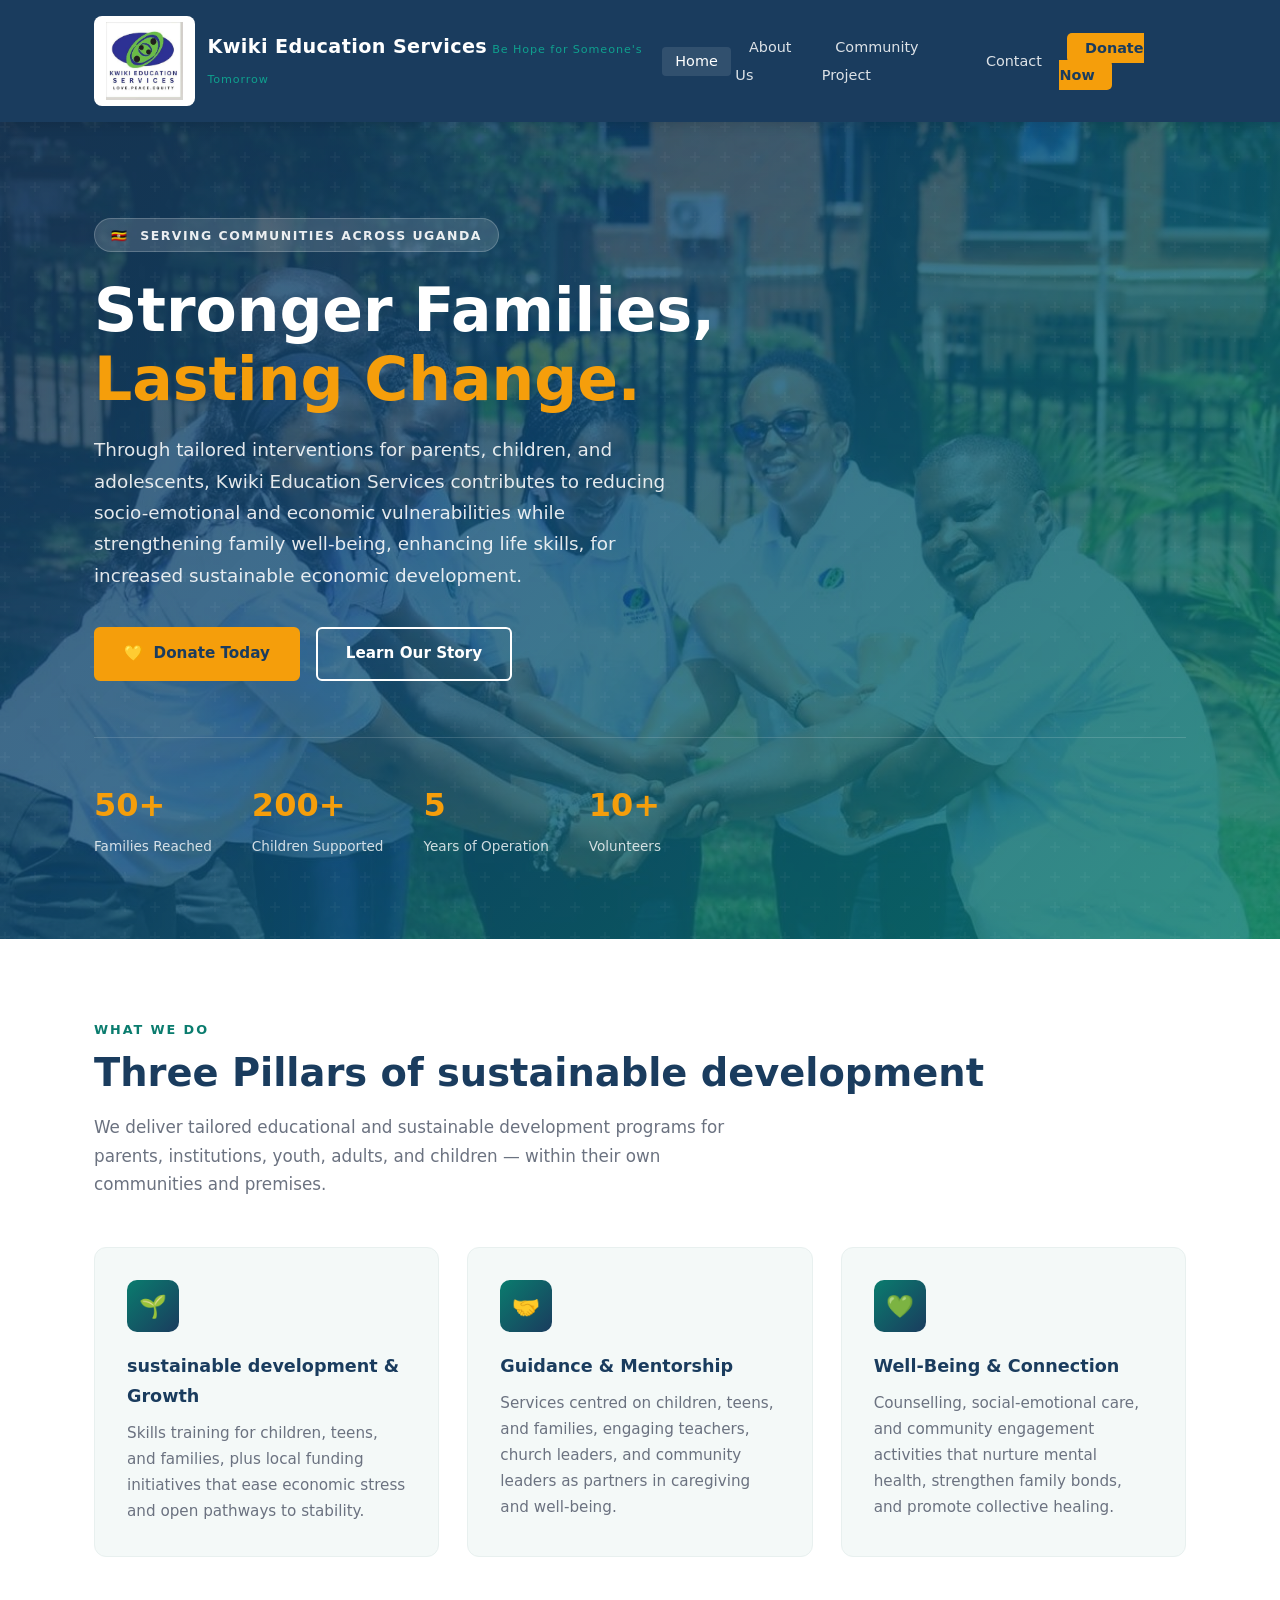
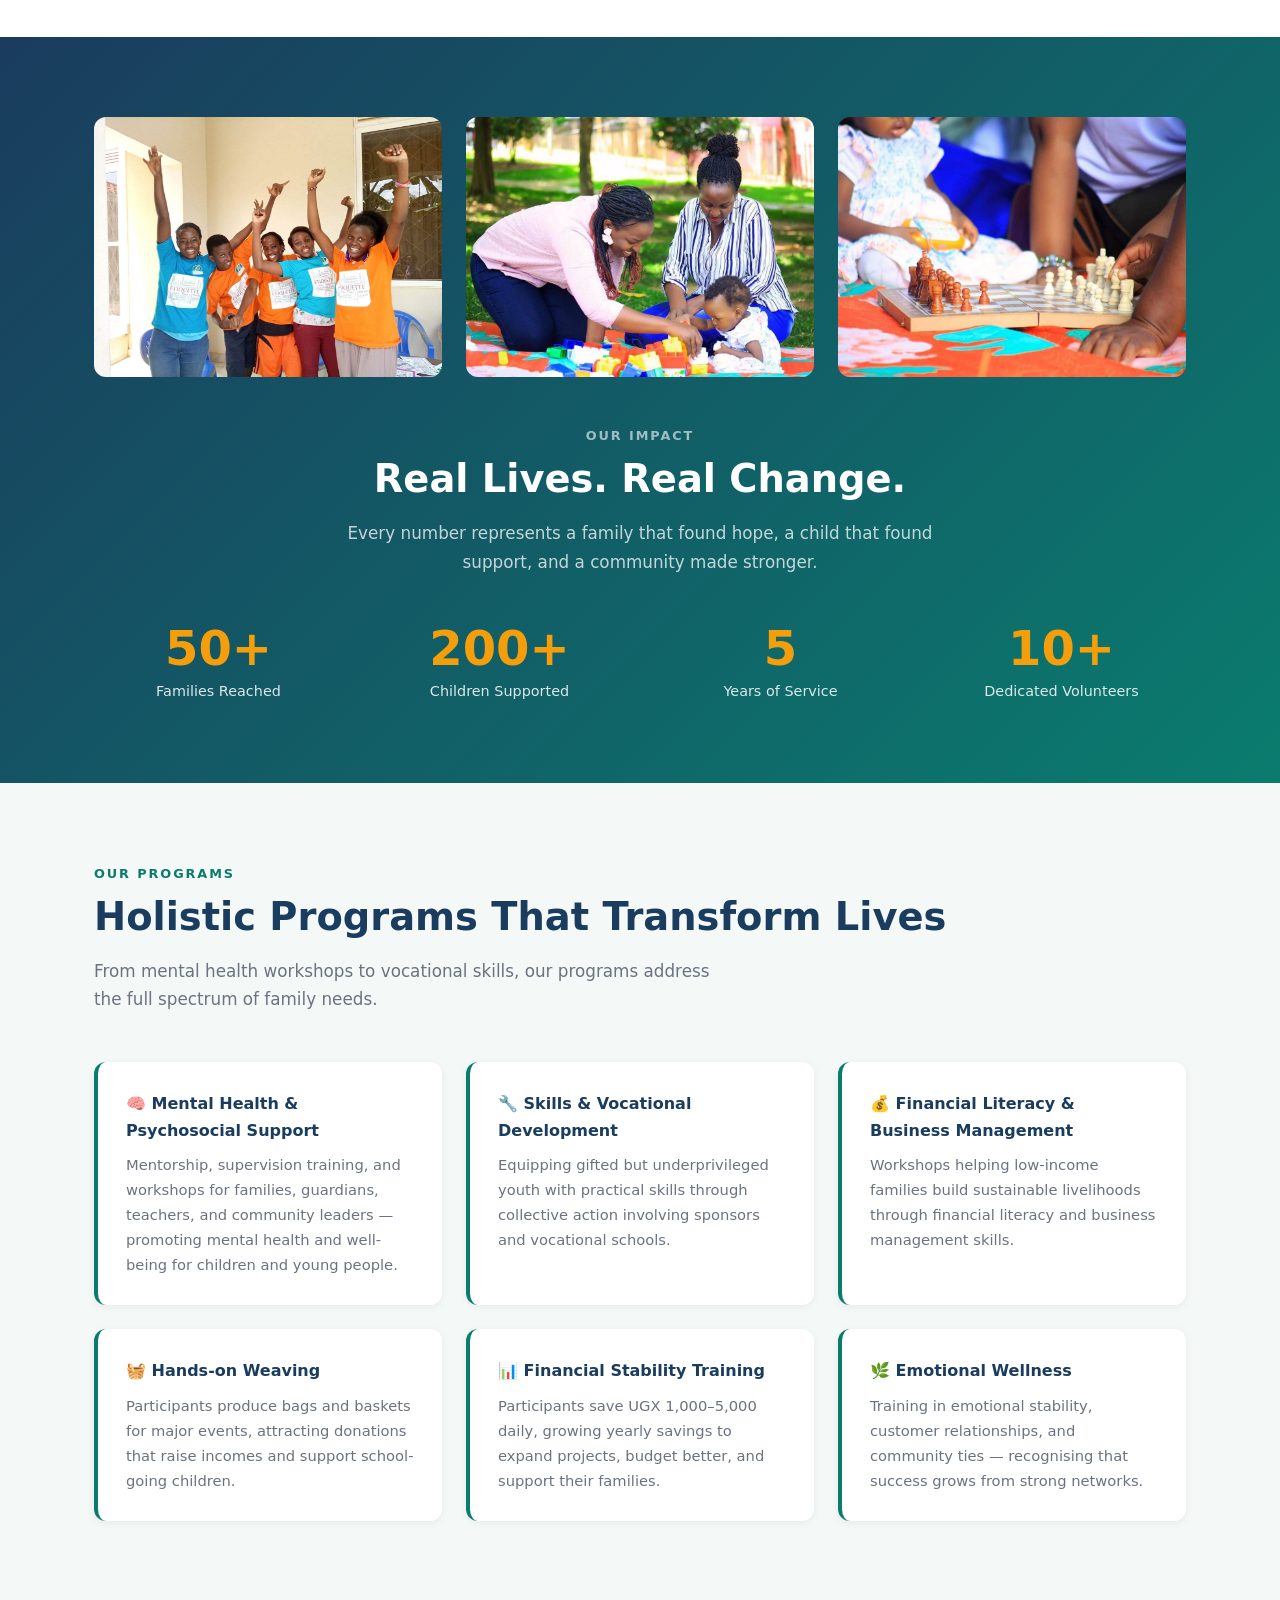
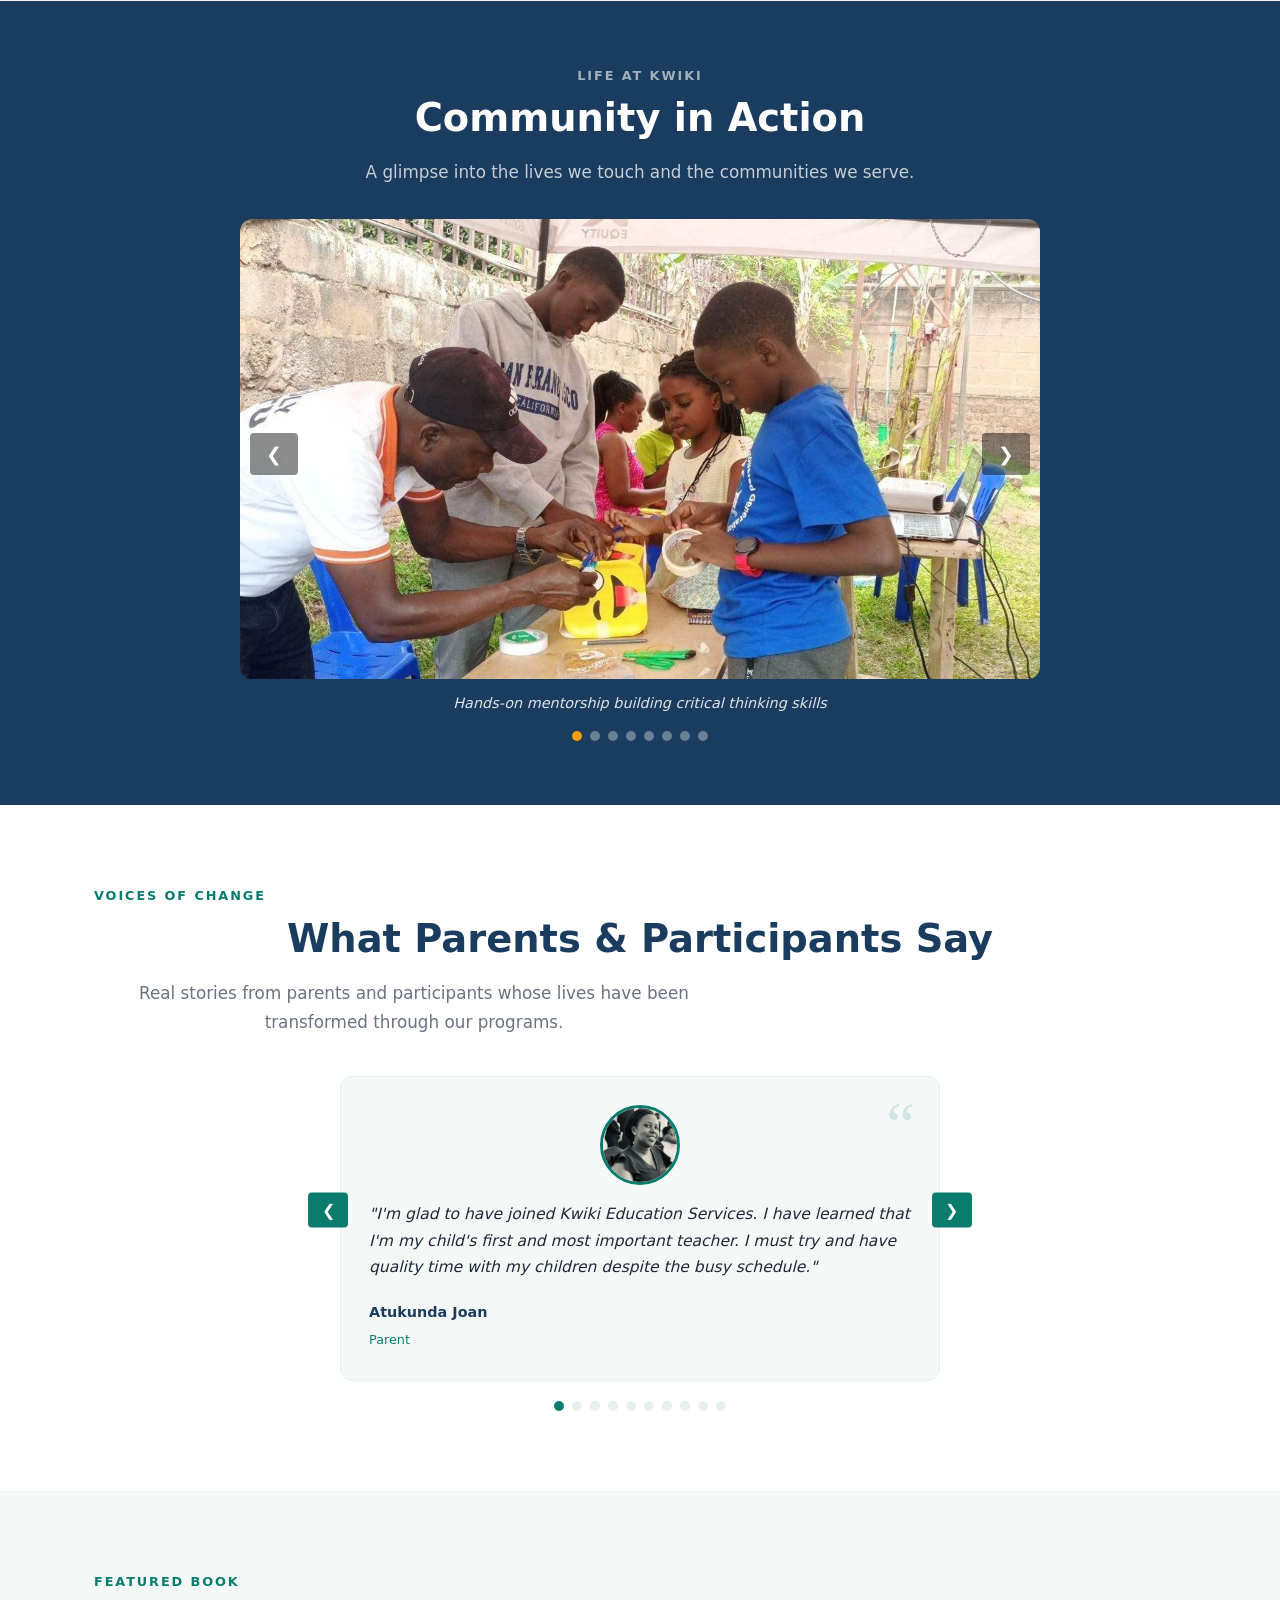
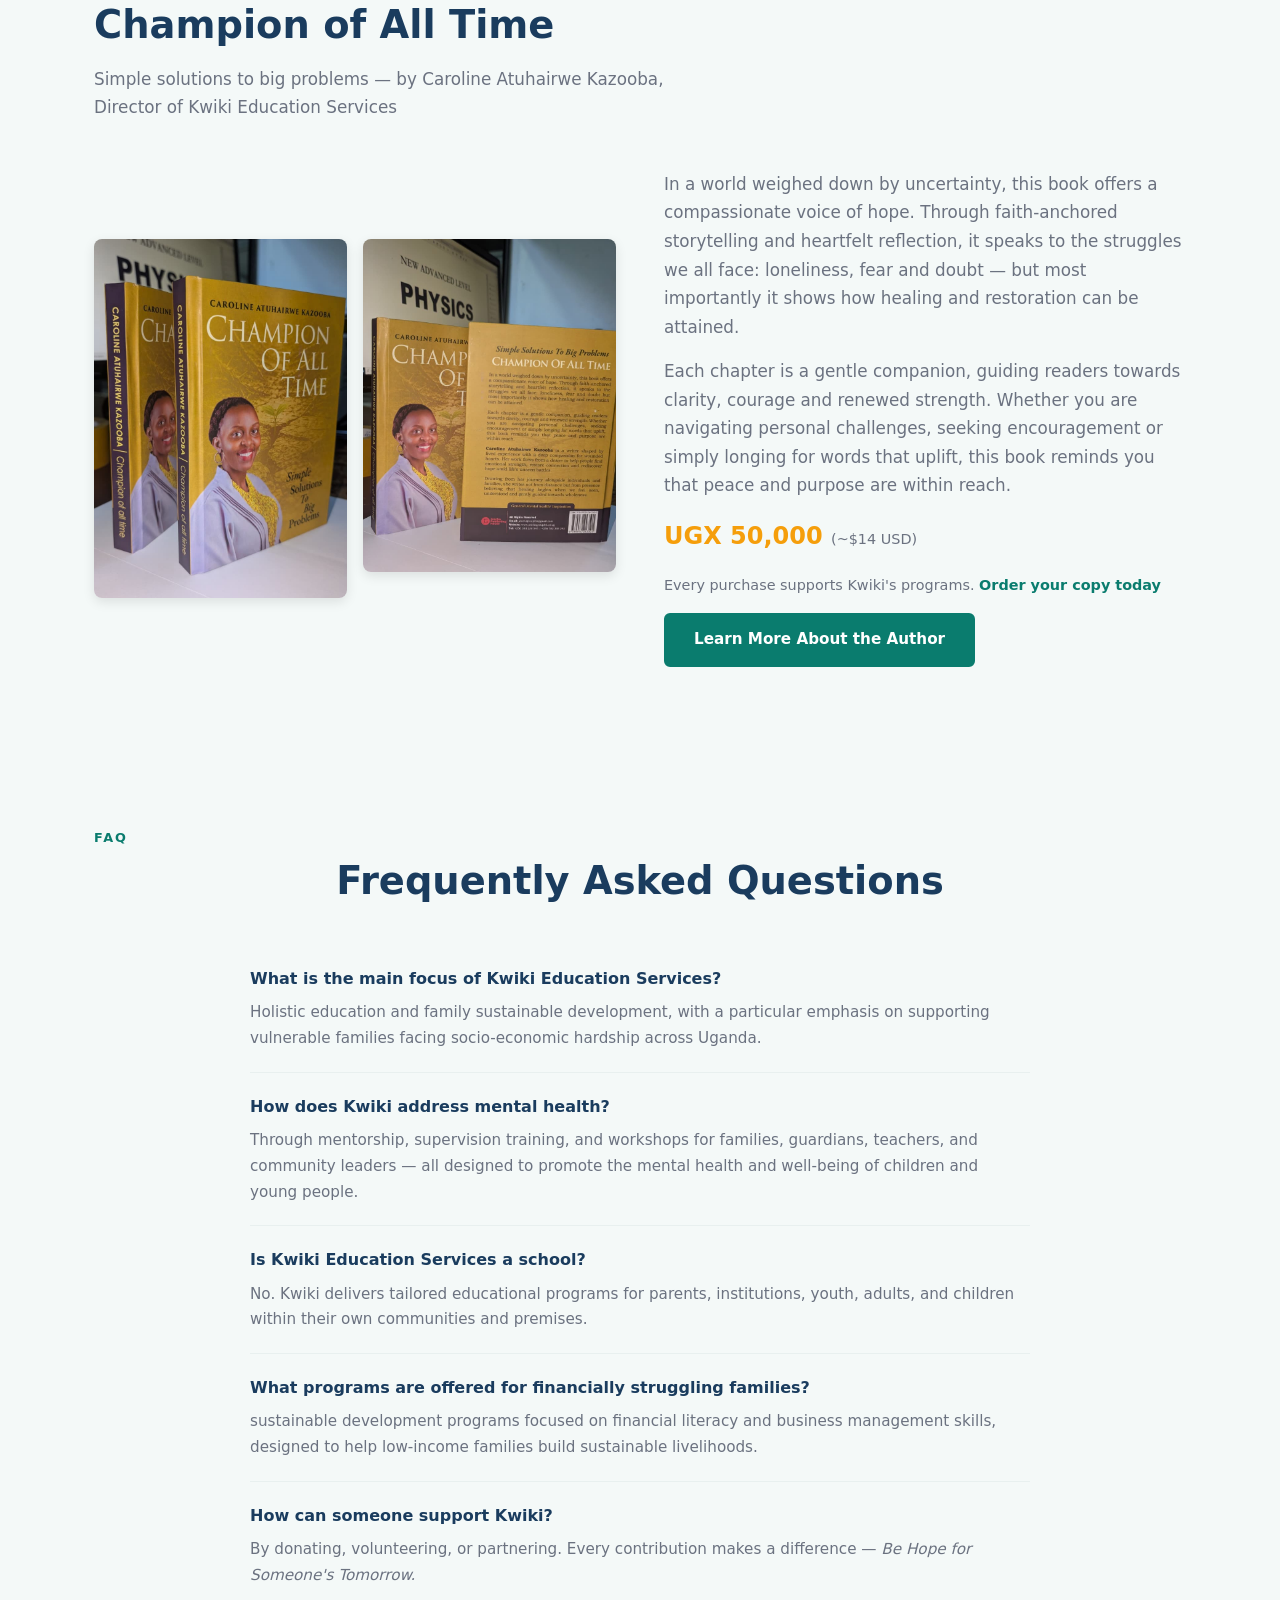
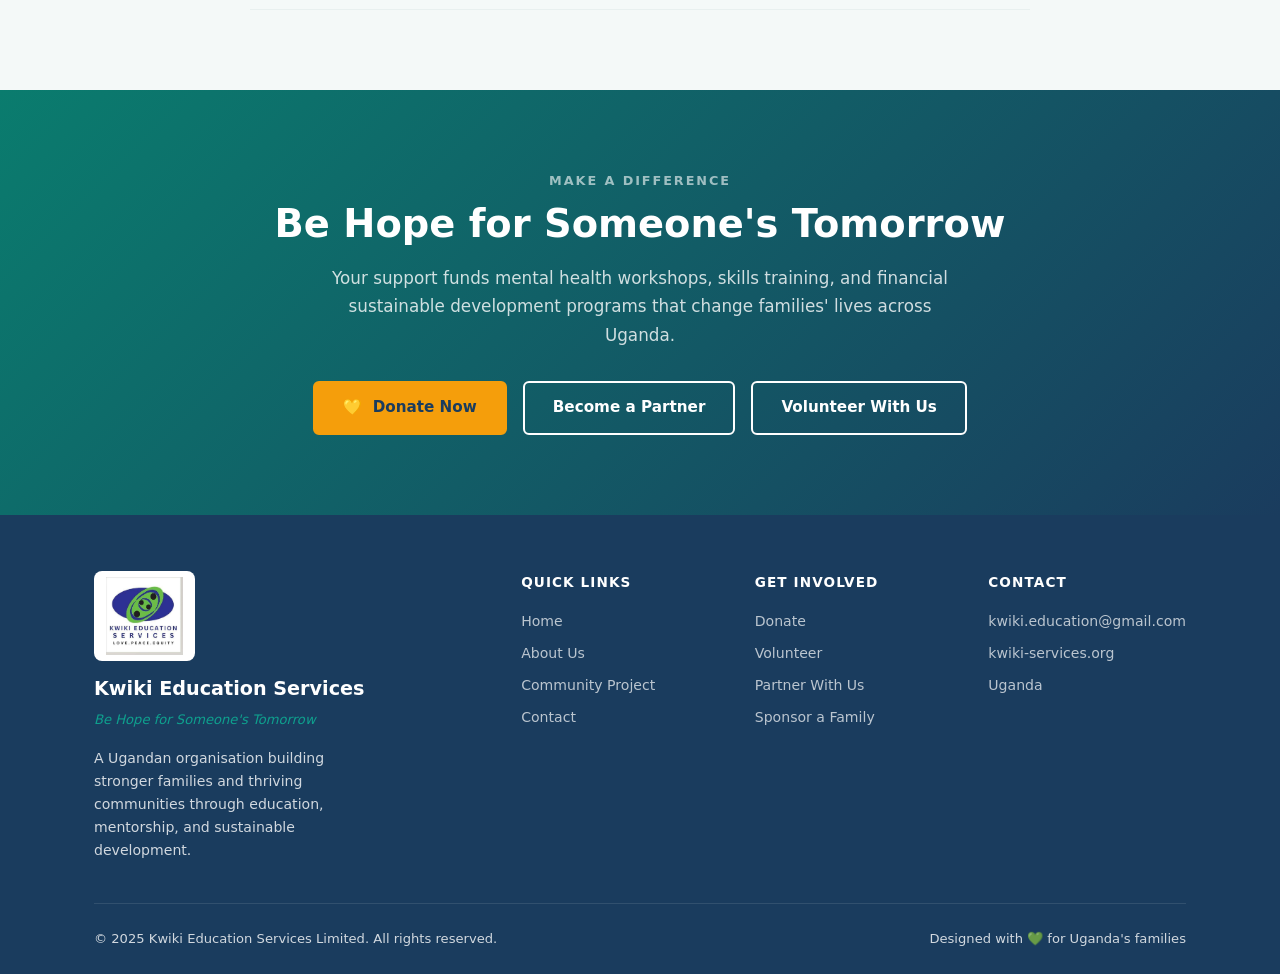
==== index.html @ 37c0bf3f "Add book pricing UGX 50,000 and purchase info as way to support Kwiki" ====
<!DOCTYPE html> <html lang="en"> <head> <meta charset="UTF-8" /> <meta name="viewport" content="width=device-width, initial-scale=1.0" /> <meta name="description" content="Kwiki Education Services promotes programmatic approaches that focus on family mental health, skills training and socio-emotional and economic development." /> <title>Kwiki Education Services | Stronger Families. Thriving Communities.</title><link rel="icon" href="logo1.jpeg" type="image/jpeg" /> <link rel="stylesheet" href="style.css?v=2" /> <meta property="og:title" content="Kwiki Education Services | Stronger Families. Thriving Communities." />
<meta property="og:description" content="Kwiki Education Services promotes programmatic approaches that focus on family mental health, skills training and socio-emotional and economic development in Uganda." />
<meta property="og:image" content="https://albert-mugarura.github.io/kwiki-education-website/logo1.jpeg" />
<meta property="og:image:width" content="434" />
<meta property="og:image:height" content="437" />
<meta property="og:type" content="website" />
<meta property="og:url" content="https://albert-mugarura.github.io/kwiki-education-website/" />
<meta name="twitter:card" content="summary" />
<meta name="twitter:title" content="Kwiki Education Services | Stronger Families. Thriving Communities." />
<meta name="twitter:description" content="Kwiki Education Services promotes programmatic approaches that focus on family mental health, skills training and socio-emotional and economic development in Uganda." />
<meta name="twitter:image" content="https://albert-mugarura.github.io/kwiki-education-website/logo1.jpeg" /><script type="application/ld+json">{"@context":"https://schema.org","@type":"Organization","name":"Kwiki Education Services","url":"https://www.kwiki-services.org","logo":"https://albert-mugarura.github.io/kwiki-education-website/logo1.jpeg","description":"Strengthening families and communities in Uganda through mental health support, skills training, and financial literacy programs.","email":"kwiki.education@gmail.com","slogan":"Be Hope for Someone's Tomorrow","location":{"@type":"Place","address":{"@type":"PostalAddress","addressCountry":"UG"}}}</script><link rel="sitemap" type="application/xml" title="Sitemap" href="https://albert-mugarura.github.io/kwiki-education-website/sitemap.xml" /><meta name="google-site-verification" content="gQPcC-sMOjtCrTeVlQA0C2nT-HC-cgrkzg6JUpscUYk" /></head> <body> <nav class="navbar"> <div class="container"> <a href="index.html" class="nav-brand"> <img src="logo1.jpeg" alt="Kwiki Education Services" class="nav-logo" fetchpriority="high" /> <div> <span class="org-name">Kwiki Education Services</span> <span class="org-slogan">Be Hope for Someone's Tomorrow</span> </div> </a> <button class="nav-toggle" aria-label="Toggle menu" onclick="document.querySelector('.nav-links').classList.toggle('open')"> <span></span><span></span><span></span> </button> <ul class="nav-links"> <li><a href="index.html" class="active">Home</a></li> <li><a href="about.html">About Us</a></li> <li><a href="kampala.html">Community Project</a></li> <li><a href="contact.html">Contact</a></li> <li><a href="donations.html" class="btn-donate">Donate Now</a></li> </ul> </div> </nav> <section class="hero"> <div class="container"> <div class="hero-badge">🇺🇬 &nbsp;Serving Communities Across Uganda</div> <h1>Stronger Families,<br /><span>Lasting Change.</span></h1> <p>Through tailored interventions for parents, children, and adolescents, Kwiki Education Services contributes to reducing socio-emotional and economic vulnerabilities while strengthening family well-being, enhancing life skills, for increased sustainable economic development.</p> <div class="hero-cta"> <a href="donations.html" class="btn btn-primary">💛 &nbsp;Donate Today</a> <a href="about.html" class="btn btn-secondary">Learn Our Story</a> </div> <div class="hero-stats"> <div class="hero-stat"><strong>50+</strong><span>Families Reached</span></div> <div class="hero-stat"><strong>200+</strong><span>Children Supported</span></div> <div class="hero-stat"><strong>5</strong><span>Years of Operation</span></div> <div class="hero-stat"><strong>10+</strong><span>Volunteers</span></div> </div> </div> </section> <section class="services"> <div class="container"> <p class="section-label">What We Do</p> <h2 class="section-title">Three Pillars of sustainable development</h2> <p class="section-subtitle">We deliver tailored educational and sustainable development programs for parents, institutions, youth, adults, and children — within their own communities and premises.</p> <div class="services-grid"> <div class="service-card"> <div class="service-icon">🌱</div> <h3>sustainable development &amp; Growth</h3> <p>Skills training for children, teens, and families, plus local funding initiatives that ease economic stress and open pathways to stability.</p> </div> <div class="service-card"> <div class="service-icon">🤝</div> <h3>Guidance &amp; Mentorship</h3> <p>Services centred on children, teens, and families, engaging teachers, church leaders, and community leaders as partners in caregiving and well-being.</p> </div> <div class="service-card"> <div class="service-icon">💚</div> <h3>Well-Being &amp; Connection</h3> <p>Counselling, social-emotional care, and community engagement activities that nurture mental health, strengthen family bonds, and promote collective healing.</p> </div> </div> </div> </section> <section class="impact"> <div class="container"> <div style="display:grid; grid-template-columns:1fr 1fr 1fr; gap:1.5rem; margin-bottom:3rem;"> <img loading="lazy" src="kids.jpeg" alt="Children raising hands in class" style="width:100%; height:260px; object-fit:cover; border-radius:12px;" /> <img loading="lazy" src="baby.jpeg" alt="Nurturing family care" style="width:100%; height:260px; object-fit:cover; border-radius:12px;" /> <img loading="lazy" src="chess.jpeg" alt="Family bonding activities" style="width:100%; height:260px; object-fit:cover; border-radius:12px;" /> </div> <div class="text-center"> <p class="section-label" style="color: rgba(255,255,255,0.6);">Our Impact</p> <h2 class="section-title" style="color: var(--white);">Real Lives. Real Change.</h2> <p class="section-subtitle" style="color: rgba(255,255,255,0.75); margin: 0 auto;">Every number represents a family that found hope, a child that found support, and a community made stronger.</p> <div class="impact-grid"> <div class="impact-item"><strong>50+</strong><p>Families Reached</p></div> <div class="impact-item"><strong>200+</strong><p>Children Supported</p></div> <div class="impact-item"><strong>5</strong><p>Years of Service</p></div> <div class="impact-item"><strong>10+</strong><p>Dedicated Volunteers</p></div> </div> </div> </div> </section> <section class="programs"> <div class="container"> <p class="section-label">Our Programs</p> <h2 class="section-title">Holistic Programs That Transform Lives</h2> <p class="section-subtitle">From mental health workshops to vocational skills, our programs address the full spectrum of family needs.</p> <div class="programs-grid"> <div class="program-card"> <h3>🧠 Mental Health &amp; Psychosocial Support</h3> <p>Mentorship, supervision training, and workshops for families, guardians, teachers, and community leaders — promoting mental health and well-being for children and young people.</p> </div> <div class="program-card"> <h3>🔧 Skills &amp; Vocational Development</h3> <p>Equipping gifted but underprivileged youth with practical skills through collective action involving sponsors and vocational schools.</p> </div> <div class="program-card"> <h3>💰 Financial Literacy &amp; Business Management</h3> <p>Workshops helping low-income families build sustainable livelihoods through financial literacy and business management skills.</p> </div> <div class="program-card"> <h3>🧺 Hands-on Weaving</h3> <p>Participants produce bags and baskets for major events, attracting donations that raise incomes and support school-going children.</p> </div> <div class="program-card"> <h3>📊 Financial Stability Training</h3> <p>Participants save UGX 1,000–5,000 daily, growing yearly savings to expand projects, budget better, and support their families.</p> </div> <div class="program-card"> <h3>🌿 Emotional Wellness</h3> <p>Training in emotional stability, customer relationships, and community ties — recognising that success grows from strong networks.</p> </div> </div> </div> </section> <section style="background: var(--navy); padding: 4rem 0;"> <div class="container text-center"> <p class="section-label" style="color: rgba(255,255,255,0.6);">Life at Kwiki</p> <h2 class="section-title" style="color: var(--white);">Community in Action</h2> <p class="section-subtitle" style="color: rgba(255,255,255,0.75); margin: 0 auto 2rem;">A glimpse into the lives we touch and the communities we serve.</p> <div class="slideshow"> <div class="slides"> <div class="slide active"> <img loading="lazy" src="solving.jpeg" alt="Kwiki staff teaching problem solving" /> <p class="slide-caption">Hands-on mentorship building critical thinking skills</p> </div> <div class="slide"> <img loading="lazy" src="equator.jpeg" alt="Children at the equator in Kasese" /> <p class="slide-caption">Educational tours broadening young minds across Uganda</p> </div> <div class="slide"> <img loading="lazy" src="commA3.jpeg" alt="Community in action" /> <p class="slide-caption">Building stronger communities together across Uganda</p> </div> <div class="slide"> <img loading="lazy" src="commA4.jpeg" alt="Community gathering" /> <p class="slide-caption">Families coming together — the heart of what we do</p> </div> <div class="slide"> <img loading="lazy" src="wellness.jpeg" alt="Emotional wellness training" /> <p class="slide-caption">Emotional wellness training equipping participants daily</p> </div> <div class="slide"> <img loading="lazy" src="basketwaive.jpeg" alt="Hands-on weaving in progress" /> <p class="slide-caption">Hands-on weaving — building skills and sustainable income</p> </div> <div class="slide"> <img loading="lazy" src="commA5.jpeg" alt="Community activity" /> <p class="slide-caption">Strengthening community bonds across Uganda</p> </div> <div class="slide"> <img loading="lazy" src="commA6.jpeg" alt="Community activity" /> <p class="slide-caption">Communities growing together through shared purpose</p> </div> </div> <button class="slide-btn prev" onclick="moveSlide(-1)">&#10094;</button> <button class="slide-btn next" onclick="moveSlide(1)">&#10095;</button> <div class="slide-dots"> <span class="dot active" onclick="goToSlide(0)"></span> <span class="dot" onclick="goToSlide(1)"></span> <span class="dot" onclick="goToSlide(2)"></span> <span class="dot" onclick="goToSlide(3)"></span> <span class="dot" onclick="goToSlide(4)"></span> <span class="dot" onclick="goToSlide(5)"></span> <span class="dot" onclick="goToSlide(6)"></span> <span class="dot" onclick="goToSlide(7)"></span> </div> </div> </div> </section> <section class="testimonials"> <div class="container"> <p class="section-label">Voices of Change</p> <h2 class="section-title text-center">What Parents &amp; Participants Say</h2> <p class="section-subtitle text-center">Real stories from parents and participants whose lives have been transformed through our programs.</p> <div class="testimonial-slideshow"> <div class="testimonial-slides"> <div class="testimonial-slide active"> <div class="testimonial-card"> <img loading="lazy" src="atukundajoan.jpeg" alt="Atukunda Joan" class="testimonial-photo" /> <p>"I'm glad to have joined Kwiki Education Services. I have learned that I'm my child's first and most important teacher. I must try and have quality time with my children despite the busy schedule."</p> <div class="testimonial-author"><strong>Atukunda Joan</strong><span>Parent</span></div> </div> </div> <div class="testimonial-slide"> <div class="testimonial-card"> <img loading="lazy" src="grace.jpeg" alt="Grace" class="testimonial-photo" /> <p>"I learned to be patient and listen to my children."</p> <div class="testimonial-author"><strong>Grace</strong><span>Parent</span></div> </div> </div> <div class="testimonial-slide"> <div class="testimonial-card"> <img loading="lazy" src="esezaphoebe.jpeg" alt="Eseza Pheobe" class="testimonial-photo" /> <p>"My biggest takeaway so far is understanding each child individually, dealing with each based on their uniqueness. And this is helping in our relationship."</p> <div class="testimonial-author"><strong>Eseza Pheobe</strong><span>Parent</span></div> </div> </div> <div class="testimonial-slide"> <div class="testimonial-card"> <img loading="lazy" src="sanyu.jpeg" alt="Sanyu" class="testimonial-photo" /> <p>"I learnt how to tactfully answer complicated questions asked by children. I learnt not to compare siblings since each is gifted differently. I have also learned to spend more time and play with my children."</p> <div class="testimonial-author"><strong>Sanyu</strong><span>Parent</span></div> </div> </div> <div class="testimonial-slide"> <div class="testimonial-card"> <img loading="lazy" src="jacklinebirungi.jpeg" alt="Jacklin Birungi" class="testimonial-photo" /> <p>"I have learned a lot. Every content is very educative and applicable for me."</p> <div class="testimonial-author"><strong>Jacklin Birungi</strong><span>Parent</span></div> </div> </div> <div class="testimonial-slide"> <div class="testimonial-card"> <img loading="lazy" src="jude.jpeg" alt="Jude" class="testimonial-photo" /> <p>"Parenting is not automatic, but it is a constructive journey guided by parents that children have to go through as they achieve different developmental milestones. In this process all parties must be in position to learn from each other to make it a successful one."</p> <div class="testimonial-author"><strong>Jude</strong><span>Parent</span></div> </div> </div> <div class="testimonial-slide"> <div class="testimonial-card"> <img loading="lazy" src="pheoberwa.jpeg" alt="Pheobe Rwamwenge" class="testimonial-photo" /> <p>"Learning the art of basket weaving at Kwiki has been life-changing. The skills I gained have helped me earn a steady income and provide for my family in ways I never thought possible."</p> <div class="testimonial-author"><strong>Pheobe Rwamwenge</strong><span>Program Participant</span></div> </div> </div> <div class="testimonial-slide"> <div class="testimonial-card"> <img loading="lazy" src="amos.jpeg" alt="Amos Bainomugisha" class="testimonial-photo" /> <p>"Through Kwiki's training I discovered discipline, focus and the power of community. Working together with fellow participants has taught me that we achieve more when we support each other."</p> <div class="testimonial-author"><strong>Amos Bainomugisha</strong><span>Program Participant</span></div> </div> </div> <div class="testimonial-slide"> <div class="testimonial-card"> <img loading="lazy" src="milly1.jpeg" alt="Milly Kinsumbya" class="testimonial-photo" /> <p>"The savings culture I built at Kwiki transformed my household. I now plan, save and invest with confidence — my children's future is more secure because of what I learned here."</p> <div class="testimonial-author"><strong>Milly Kinsumbya</strong><span>Program Participant</span></div> </div> </div> <div class="testimonial-slide"> <div class="testimonial-card"> <img loading="lazy" src="albert.jpeg" alt="Eng. Albert" class="testimonial-photo" /> <p>"The technical and professional skills training at Kwiki opened my eyes to what our communities are truly capable of. When families are equipped with the right tools and knowledge, they don't just survive — they build, they lead, and they inspire the next generation."</p> <div class="testimonial-author"><strong>Eng. Albert</strong><span>Program Participant</span></div> </div> </div> </div> <button class="t-btn t-prev" onclick="moveTestimonial(-1)">&#10094;</button> <button class="t-btn t-next" onclick="moveTestimonial(1)">&#10095;</button> <div class="t-dots"> <span class="t-dot active" onclick="goToTestimonial(0)"></span> <span class="t-dot" onclick="goToTestimonial(1)"></span> <span class="t-dot" onclick="goToTestimonial(2)"></span> <span class="t-dot" onclick="goToTestimonial(3)"></span> <span class="t-dot" onclick="goToTestimonial(4)"></span> <span class="t-dot" onclick="goToTestimonial(5)"></span> <span class="t-dot" onclick="goToTestimonial(6)"></span> <span class="t-dot" onclick="goToTestimonial(7)"></span> <span class="t-dot" onclick="goToTestimonial(8)"></span> <span class="t-dot" onclick="goToTestimonial(9)"></span> </div> </div> </div> </section> <section style="background: var(--off-white); padding: 5rem 0;"> <div class="container"> <p class="section-label">Featured Book</p> <h2 class="section-title">Champion of All Time</h2> <p class="section-subtitle">Simple solutions to big problems — by Caroline Atuhairwe Kazooba, Director of Kwiki Education Services</p> <div class="book-featured-grid"> <div class="book-covers-grid"> <img src="book1.jpeg" alt="Champion of All Time - Front" style="width:100%; border-radius:8px; box-shadow:0 4px 12px rgba(0,0,0,0.1);" /> <img src="book2.jpeg" alt="Champion of All Time - Back" style="width:100%; border-radius:8px; box-shadow:0 4px 12px rgba(0,0,0,0.1);" /> </div> <div> <p style="font-size:1.05rem; color:var(--gray); margin-bottom:1rem;">In a world weighed down by uncertainty, this book offers a compassionate voice of hope. Through faith-anchored storytelling and heartfelt reflection, it speaks to the struggles we all face: loneliness, fear and doubt — but most importantly it shows how healing and restoration can be attained.</p> <p style="font-size:1.05rem; color:var(--gray); margin-bottom:1rem;">Each chapter is a gentle companion, guiding readers towards clarity, courage and renewed strength. Whether you are navigating personal challenges, seeking encouragement or simply longing for words that uplift, this book reminds you that peace and purpose are within reach.</p> <p style="font-size:1.5rem; font-weight:900; color:var(--accent); margin-bottom:1rem;">UGX 50,000 <span style="font-size:0.9rem; font-weight:400; color:var(--gray);">(~$14 USD)</span></p> <p style="font-size:0.9rem; color:var(--gray); margin-bottom:1rem;">Every purchase supports Kwiki's programs. <a href="donations.html#payment-details" style="color:var(--teal); font-weight:600;">Order your copy today</a></p> <a href="about.html" class="btn btn-teal">Learn More About the Author</a> </div> </div> </div> </section> <section class="faq" style="background: var(--off-white);"> <div class="container"> <p class="section-label">FAQ</p> <h2 class="section-title text-center">Frequently Asked Questions</h2> <div class="faq-list"> <div class="faq-item"> <p class="faq-question">What is the main focus of Kwiki Education Services?</p> <p class="faq-answer">Holistic education and family sustainable development, with a particular emphasis on supporting vulnerable families facing socio-economic hardship across Uganda.</p> </div> <div class="faq-item"> <p class="faq-question">How does Kwiki address mental health?</p> <p class="faq-answer">Through mentorship, supervision training, and workshops for families, guardians, teachers, and community leaders — all designed to promote the mental health and well-being of children and young people.</p> </div> <div class="faq-item"> <p class="faq-question">Is Kwiki Education Services a school?</p> <p class="faq-answer">No. Kwiki delivers tailored educational programs for parents, institutions, youth, adults, and children within their own communities and premises.</p> </div> <div class="faq-item"> <p class="faq-question">What programs are offered for financially struggling families?</p> <p class="faq-answer">sustainable development programs focused on financial literacy and business management skills, designed to help low-income families build sustainable livelihoods.</p> </div> <div class="faq-item"> <p class="faq-question">How can someone support Kwiki?</p> <p class="faq-answer">By donating, volunteering, or partnering. Every contribution makes a difference — <em>Be Hope for Someone's Tomorrow.</em></p> </div> </div> </div> </section> <section class="donate-cta"> <div class="container"> <p class="section-label" style="color: rgba(255,255,255,0.6);">Make a Difference</p> <h2 class="section-title">Be Hope for Someone's Tomorrow</h2> <p class="section-subtitle">Your support funds mental health workshops, skills training, and financial sustainable development programs that change families' lives across Uganda.</p> <div class="donate-options"> <a href="donations.html" class="btn btn-primary">💛 &nbsp;Donate Now</a> <a href="contact.html" class="btn btn-secondary">Become a Partner</a> <a href="contact.html" class="btn btn-secondary">Volunteer With Us</a> </div> </div> </section> <footer class="footer"> <div class="container"> <div class="footer-grid"> <div class="footer-brand"> <img loading="lazy" src="logo1.jpeg" alt="Kwiki Education Services" class="footer-logo" /> <p class="org-name">Kwiki Education Services</p> <p class="slogan">Be Hope for Someone's Tomorrow</p> <p>A Ugandan organisation building stronger families and thriving communities through education, mentorship, and sustainable development.</p> </div> <div class="footer-col"> <h4>Quick Links</h4> <a href="index.html">Home</a> <a href="about.html">About Us</a> <a href="kampala.html">Community Project</a> <a href="contact.html">Contact</a> </div> <div class="footer-col"> <h4>Get Involved</h4> <a href="donations.html">Donate</a> <a href="contact.html">Volunteer</a> <a href="contact.html">Partner With Us</a> <a href="contact.html">Sponsor a Family</a> </div> <div class="footer-col"> <h4>Contact</h4> <a href="mailto:kwiki.education@gmail.com">kwiki.education@gmail.com</a> <a href="https://www.kwiki-services.org" target="_blank">kwiki-services.org</a> <a href="#">Uganda</a> </div> </div> <div class="footer-bottom"> <span>© 2025 Kwiki Education Services Limited. All rights reserved.</span> <span>Designed with 💚 for Uganda's families</span> </div> </div> </footer> <script>// Hero slideshow
let current = 0;
const slides = document.querySelectorAll('.slide');
const dots = document.querySelectorAll('.dot');
function showSlide(n) {
slides.forEach(s => s.classList.remove('active'));
dots.forEach(d => d.classList.remove('active'));
current = (n + slides.length) % slides.length;
slides[current].classList.add('active');
dots[current].classList.add('active');
}
function moveSlide(dir) { showSlide(current + dir); }
function goToSlide(n) { showSlide(n); }
setInterval(() => moveSlide(1), 10000);
// Testimonial slideshow
let tCurrent = 0;
const tSlides = document.querySelectorAll('.testimonial-slide');
const tDots = document.querySelectorAll('.t-dot');
function showTestimonial(n) {
tSlides.forEach(s => s.classList.remove('active'));
tDots.forEach(d => d.classList.remove('active'));
tCurrent = (n + tSlides.length) % tSlides.length;
tSlides[tCurrent].classList.add('active');
tDots[tCurrent].classList.add('active');
}
function moveTestimonial(dir) { showTestimonial(tCurrent + dir); }
function goToTestimonial(n) { showTestimonial(n); }
setInterval(() => moveTestimonial(1), 30000);</script> </body> </html>
---- style.css ----
*,*::before,*::after{box-sizing:border-box;margin:0;padding:0}:root{--navy:#1a3c5e;--teal:#0a7c6e;--teal-light:#0fa08e;--white:#ffffff;--off-white:#f4f9f8;--gray:#6b7280;--light-gray:#e8f0ef;--accent:#f59e0b;--text:#1f2937}html{scroll-behavior:smooth}body{font-family:'Segoe UI',system-ui,sans-serif;color:var(--text);line-height:1.7;background:var(--white)}img{max-width:100%;display:block}a{text-decoration:none;color:inherit}ul{list-style:none}.container{max-width:1140px;margin:0 auto;padding:0 1.5rem}section{padding:5rem 0}.section-label{font-size:0.8rem;font-weight:700;letter-spacing:0.15em;text-transform:uppercase;color:var(--teal);margin-bottom:0.5rem}.section-title{font-size:clamp(1.75rem,3vw,2.5rem);font-weight:800;color:var(--navy);line-height:1.25;margin-bottom:1rem}.section-subtitle{font-size:1.05rem;color:var(--gray);max-width:640px}.text-center{text-align:center}.text-center .section-subtitle{margin:0 auto}.btn{display:inline-block;padding:0.75rem 1.75rem;border-radius:6px;font-weight:600;font-size:0.95rem;transition:all 0.2s ease;cursor:pointer;border:2px solid transparent}.btn-primary{background:var(--accent);color:var(--navy);border-color:var(--accent)}.btn-primary:hover{background:#d97706;border-color:#d97706}.btn-secondary{background:transparent;color:var(--white);border-color:var(--white)}.btn-secondary:hover{background:var(--white);color:var(--navy)}.btn-teal{background:var(--teal);color:var(--white);border-color:var(--teal)}.btn-teal:hover{background:var(--teal-light);border-color:var(--teal-light)}.btn-outline-navy{background:transparent;color:var(--navy);border-color:var(--navy)}.btn-outline-navy:hover{background:var(--navy);color:var(--white)}.navbar{position:sticky;top:0;z-index:1000;background:var(--navy);box-shadow:0 2px 12px rgba(0,0,0,0.15)}.navbar .container{display:flex;align-items:center;justify-content:space-between;padding-top:1rem;padding-bottom:1rem}.nav-brand{display:flex;align-items:center;gap:0.75rem;flex-direction:row}.nav-logo{height:90px;width:auto;object-fit:contain;flex-shrink:0;background-color:#ffffff !important;border-radius:8px;padding:6px 12px;display:block}.footer-logo{height:90px;width:auto;object-fit:contain;margin-bottom:0.75rem;background-color:#ffffff !important;border-radius:8px;padding:6px 12px;display:block}@media (max-width:768px){.nav-logo{height:55px;padding:4px 8px}.footer-logo{height:55px;padding:4px 8px}}.nav-brand .org-name{font-size:1.2rem;font-weight:800;color:var(--white);letter-spacing:0.02em}.nav-brand .org-slogan{font-size:0.7rem;color:var(--teal-light);letter-spacing:0.08em}.nav-links{display:flex;align-items:center;gap:0.25rem}.nav-links a{color:rgba(255,255,255,0.85);font-size:0.9rem;font-weight:500;padding:0.4rem 0.85rem;border-radius:4px;transition:all 0.2s}.nav-links a:hover,.nav-links a.active{color:var(--white);background:rgba(255,255,255,0.1)}.nav-links .btn-donate{background:var(--accent);color:var(--navy);font-weight:700;padding:0.45rem 1.1rem;border-radius:5px;margin-left:0.5rem}.nav-links .btn-donate:hover{background:#d97706}.nav-toggle{display:none;flex-direction:column;gap:5px;background:none;border:none;cursor:pointer;padding:4px}.nav-toggle span{display:block;width:24px;height:2px;background:var(--white);border-radius:2px;transition:all 0.3s}.hero{background:linear-gradient(135deg,rgba(26,60,94,0.85) 0%,rgba(15,76,117,0.8) 40%,rgba(10,124,110,0.85) 100%),url('teamjoinhands.jpeg') center/cover no-repeat;color:var(--white);padding:6rem 0 5rem;position:relative;overflow:hidden}.hero::before{content:'';position:absolute;inset:0;background:url("data:image/svg+xml,%3Csvg width='60' height='60' viewBox='0 0 60 60' xmlns='http://www.w3.org/2000/svg'%3E%3Cg fill='none' fill-rule='evenodd'%3E%3Cg fill='%23ffffff' fill-opacity='0.03'%3E%3Cpath d='M36 34v-4h-2v4h-4v2h4v4h2v-4h4v-2h-4zm0-30V0h-2v4h-4v2h4v4h2V6h4V4h-4zM6 34v-4H4v4H0v2h4v4h2v-4h4v-2H6zM6 4V0H4v4H0v2h4v4h2V6h4V4H6z'/%3E%3C/g%3E%3C/g%3E%3C/svg%3E")}.hero .container{position:relative}.hero-badge{display:inline-block;background:rgba(255,255,255,0.15);color:rgba(255,255,255,0.9);font-size:0.78rem;font-weight:600;letter-spacing:0.12em;text-transform:uppercase;padding:0.35rem 1rem;border-radius:20px;margin-bottom:1.5rem;border:1px solid rgba(255,255,255,0.2)}.hero h1{font-size:clamp(2.2rem,5vw,3.75rem);font-weight:900;line-height:1.15;margin-bottom:1.25rem;max-width:750px}.hero h1 span{color:var(--accent)}.hero p{font-size:1.15rem;opacity:0.88;max-width:580px;margin-bottom:2.25rem}.hero-cta{display:flex;gap:1rem;flex-wrap:wrap}.hero-stats{display:flex;gap:2.5rem;margin-top:3.5rem;padding-top:2.5rem;border-top:1px solid rgba(255,255,255,0.15);flex-wrap:wrap}.hero-stat strong{display:block;font-size:2rem;font-weight:900;color:var(--accent)}.hero-stat span{font-size:0.85rem;opacity:0.8}.services{background:var(--white)}.services-grid{display:grid;grid-template-columns:repeat(auto-fit,minmax(280px,1fr));gap:1.75rem;margin-top:3rem}.service-card{background:var(--off-white);border-radius:12px;padding:2rem;border:1px solid var(--light-gray);transition:transform 0.2s,box-shadow 0.2s}.service-card:hover{transform:translateY(-4px);box-shadow:0 12px 30px rgba(10,124,110,0.12)}.service-icon{width:52px;height:52px;background:linear-gradient(135deg,var(--teal),var(--navy));border-radius:10px;display:flex;align-items:center;justify-content:center;margin-bottom:1.25rem;font-size:1.4rem}.service-card h3{font-size:1.1rem;font-weight:700;color:var(--navy);margin-bottom:0.6rem}.service-card p{font-size:0.95rem;color:var(--gray)}.impact{background:linear-gradient(135deg,var(--navy),var(--teal));color:var(--white)}.impact-grid{display:grid;grid-template-columns:repeat(auto-fit,minmax(180px,1fr));gap:2rem;margin-top:3rem;text-align:center}.impact-item strong{display:block;font-size:3rem;font-weight:900;color:var(--accent);line-height:1}.impact-item p{font-size:0.9rem;opacity:0.85;margin-top:0.4rem}.programs{background:var(--off-white)}.programs-grid{display:grid;grid-template-columns:repeat(auto-fit,minmax(300px,1fr));gap:1.5rem;margin-top:3rem}.program-card{background:var(--white);border-radius:12px;padding:1.75rem;border-left:4px solid var(--teal);box-shadow:0 2px 8px rgba(0,0,0,0.06);transition:box-shadow 0.2s}.program-card:hover{box-shadow:0 8px 24px rgba(10,124,110,0.12)}.program-card h3{font-size:1rem;font-weight:700;color:var(--navy);margin-bottom:0.5rem}.program-card p{font-size:0.92rem;color:var(--gray)}.testimonials{background:var(--white)}.testimonials-grid{display:grid;grid-template-columns:repeat(auto-fit,minmax(280px,1fr));gap:1.5rem;margin-top:3rem}.testimonial-card{background:var(--off-white);border-radius:12px;padding:1.75rem;border:1px solid var(--light-gray);position:relative}.testimonial-card::before{content:'\201C';position:absolute;top:1rem;right:1.5rem;font-size:4rem;color:var(--teal);opacity:0.15;font-family:Georgia,serif;line-height:1}.testimonial-card p{font-size:0.97rem;color:var(--text);font-style:italic;margin-bottom:1.25rem}.testimonial-author strong{display:block;font-size:0.9rem;font-weight:700;color:var(--navy)}.testimonial-author span{font-size:0.8rem;color:var(--teal)}.donate-cta{background:linear-gradient(135deg,var(--teal) 0%,var(--navy) 100%);color:var(--white);text-align:center;padding:5rem 0}.donate-cta .section-title{color:var(--white)}.donate-cta .section-subtitle{color:rgba(255,255,255,0.8);margin:0 auto 2rem}.donate-options{display:flex;gap:1rem;justify-content:center;flex-wrap:wrap;margin-top:2rem}.page-hero{background:linear-gradient(135deg,rgba(26,60,94,0.82) 0%,rgba(10,124,110,0.82) 100%),url('teamjoinhands.jpeg') center/cover no-repeat;color:var(--white);padding:4rem 0;text-align:center}.page-hero h1{font-size:clamp(2rem,4vw,3rem);font-weight:900}.page-hero p{font-size:1.1rem;opacity:0.85;max-width:600px;margin:1rem auto 0}.vision-mission{background:var(--white)}.vm-grid{display:grid;grid-template-columns:1fr 1fr;gap:2rem;margin-top:3rem}.vm-card{background:var(--off-white);border-radius:12px;padding:2rem;border-top:4px solid var(--teal)}.vm-card h3{font-size:1.15rem;font-weight:700;color:var(--navy);margin-bottom:0.75rem}.vm-card p{color:var(--gray);font-size:0.97rem}.director-section{background:var(--off-white)}.director-content{display:grid;grid-template-columns:1fr 2fr;gap:3rem;align-items:start;margin-top:3rem}.director-photo{background:linear-gradient(135deg,var(--teal),var(--navy));border-radius:12px;aspect-ratio:3/4;display:flex;align-items:center;justify-content:center;color:rgba(255,255,255,0.5);font-size:0.85rem;text-align:center;padding:1rem}.director-info h3{font-size:1.6rem;font-weight:800;color:var(--navy)}.director-info .title{color:var(--teal);font-weight:600;margin-bottom:1.25rem}.director-info p{color:var(--gray);margin-bottom:1rem}.problem-statement{background:var(--white)}.problem-list{display:grid;grid-template-columns:repeat(auto-fit,minmax(280px,1fr));gap:1.5rem;margin-top:3rem}.problem-item{background:#fff5f5;border-left:4px solid #ef4444;padding:1.5rem;border-radius:0 8px 8px 0}.problem-item p{font-size:0.95rem;color:var(--text)}.kampala-intro{background:var(--white)}.kampala-grid{display:grid;grid-template-columns:repeat(auto-fit,minmax(300px,1fr));gap:1.75rem;margin-top:3rem}.kampala-card{background:var(--off-white);border-radius:12px;padding:2rem;border:1px solid var(--light-gray)}.kampala-card .card-icon{width:48px;height:48px;border-radius:10px;background:linear-gradient(135deg,var(--teal),var(--navy));display:flex;align-items:center;justify-content:center;font-size:1.3rem;margin-bottom:1rem}.kampala-card h3{font-size:1.05rem;font-weight:700;color:var(--navy);margin-bottom:0.6rem}.kampala-card p{font-size:0.93rem;color:var(--gray)}.contact-section{background:var(--white)}.contact-grid{display:grid;grid-template-columns:1fr 1.5fr;gap:3rem;margin-top:3rem}.contact-info h3{font-size:1.2rem;font-weight:700;color:var(--navy);margin-bottom:1.5rem}.contact-item{display:flex;gap:1rem;margin-bottom:1.25rem;align-items:flex-start}.contact-item .icon{width:40px;height:40px;background:var(--teal);border-radius:8px;display:flex;align-items:center;justify-content:center;color:white;font-size:1rem;flex-shrink:0}.contact-item div strong{display:block;font-size:0.85rem;font-weight:700;color:var(--navy)}.contact-item div span{font-size:0.9rem;color:var(--gray)}.contact-form{background:var(--off-white);padding:2rem;border-radius:12px}.form-group{margin-bottom:1.25rem}.form-group label{display:block;font-size:0.85rem;font-weight:600;color:var(--navy);margin-bottom:0.4rem}.form-group input,.form-group textarea,.form-group select{width:100%;padding:0.7rem 1rem;border:1.5px solid var(--light-gray);border-radius:6px;font-size:0.95rem;font-family:inherit;background:var(--white);color:var(--text);transition:border-color 0.2s}.form-group input:focus,.form-group textarea:focus,.form-group select:focus{outline:none;border-color:var(--teal)}.form-group textarea{resize:vertical;min-height:130px}.form-row{display:grid;grid-template-columns:1fr 1fr;gap:1rem}.donations-section{background:var(--white)}.donation-intro{max-width:700px;margin:0 auto 3rem;text-align:center}.donation-tiers{display:grid;grid-template-columns:repeat(auto-fit,minmax(240px,1fr));gap:1.5rem;margin-bottom:3rem}.tier-card{background:var(--off-white);border-radius:12px;padding:2rem;text-align:center;border:2px solid var(--light-gray);transition:all 0.2s}.tier-card.featured{border-color:var(--teal);background:var(--white);box-shadow:0 8px 30px rgba(10,124,110,0.15);transform:translateY(-4px)}.tier-amount{font-size:2.2rem;font-weight:900;color:var(--teal);margin-bottom:0.25rem}.tier-label{font-size:0.8rem;font-weight:700;text-transform:uppercase;letter-spacing:0.1em;color:var(--gray);margin-bottom:1rem}.tier-impact{font-size:0.9rem;color:var(--text);margin-bottom:1.5rem}.why-donate{background:var(--off-white)}.why-grid{display:grid;grid-template-columns:repeat(auto-fit,minmax(240px,1fr));gap:1.5rem;margin-top:3rem}.why-item{text-align:center;padding:1.75rem}.why-item .why-icon{font-size:2.5rem;margin-bottom:1rem}.why-item h4{font-weight:700;color:var(--navy);margin-bottom:0.5rem}.why-item p{font-size:0.9rem;color:var(--gray)}.faq{background:var(--white)}.faq-list{margin-top:2.5rem;max-width:780px;margin-left:auto;margin-right:auto}.faq-item{border-bottom:1px solid var(--light-gray);padding:1.25rem 0}.faq-question{font-weight:700;color:var(--navy);margin-bottom:0.5rem;font-size:1rem}.faq-answer{font-size:0.95rem;color:var(--gray)}.testimonial-slideshow{position:relative;max-width:600px;margin:2.5rem auto 0}.testimonial-slides{position:relative}.testimonial-slide{display:none}.testimonial-slide.active{display:block}.testimonial-photo{width:80px;height:80px;border-radius:50%;object-fit:cover;margin:0 auto 1rem;display:block;border:3px solid var(--teal)}.t-btn{position:absolute;top:40%;transform:translateY(-50%);background:var(--teal);color:white;border:none;padding:0.5rem 0.85rem;font-size:1rem;cursor:pointer;border-radius:4px;transition:background 0.2s;z-index:10}.t-btn:hover{background:var(--navy)}.t-btn.t-prev{left:-2rem}.t-btn.t-next{right:-2rem}.t-dots{display:flex;justify-content:center;gap:0.5rem;margin-top:1.25rem}.t-dot{width:10px;height:10px;background:var(--light-gray);border-radius:50%;cursor:pointer;transition:background 0.2s}.t-dot.active{background:var(--teal)}@media (max-width:768px){.t-btn.t-prev{left:0}.t-btn.t-next{right:0}}.slideshow{position:relative;max-width:800px;margin:0 auto;border-radius:12px;overflow:hidden}.slides{position:relative}.slide{display:none}.slide.active{display:block}.slide img{width:100%;height:460px;object-fit:cover;border-radius:12px}.slide-caption{color:rgba(255,255,255,0.85);font-size:0.9rem;margin-top:0.75rem;font-style:italic}.slide-btn{position:absolute;top:45%;transform:translateY(-50%);background:rgba(0,0,0,0.45);color:white;border:none;padding:0.6rem 1rem;font-size:1.2rem;cursor:pointer;border-radius:4px;transition:background 0.2s;z-index:10}.slide-btn:hover{background:rgba(0,0,0,0.7)}.slide-btn.prev{left:10px}.slide-btn.next{right:10px}.slide-dots{display:flex;justify-content:center;gap:0.5rem;margin-top:1rem}.dot{width:10px;height:10px;background:rgba(255,255,255,0.35);border-radius:50%;cursor:pointer;transition:background 0.2s}.dot.active{background:var(--accent)}@media (max-width:768px){.slide img{height:260px}.impact-photos{grid-template-columns:1fr !important}}.footer{background:var(--navy);color:rgba(255,255,255,0.8);padding:3.5rem 0 1.5rem}.footer-grid{display:grid;grid-template-columns:2fr 1fr 1fr 1fr;gap:2.5rem;margin-bottom:2.5rem}.footer-brand .org-name{font-size:1.2rem;font-weight:800;color:var(--white);margin-bottom:0.25rem}.footer-brand .slogan{color:var(--teal-light);font-size:0.82rem;font-style:italic;margin-bottom:1rem}.footer-brand p{font-size:0.88rem;max-width:280px;line-height:1.65}.footer-col h4{font-size:0.85rem;font-weight:700;text-transform:uppercase;letter-spacing:0.08em;color:var(--white);margin-bottom:1rem}.footer-col a{display:block;font-size:0.88rem;color:rgba(255,255,255,0.7);margin-bottom:0.5rem;transition:color 0.2s}.footer-col a:hover{color:var(--teal-light)}.footer-bottom{border-top:1px solid rgba(255,255,255,0.1);padding-top:1.5rem;display:flex;justify-content:space-between;align-items:center;font-size:0.82rem;flex-wrap:wrap;gap:0.5rem}.footer-bottom a{color:var(--teal-light)}@media (max-width:768px){section{padding:3.5rem 0}.nav-links{display:none;flex-direction:column;position:absolute;top:100%;left:0;right:0;background:var(--navy);padding:1rem 1.5rem;gap:0.25rem}.nav-links.open{display:flex}.nav-toggle{display:flex}.navbar .container{position:relative}.vm-grid{grid-template-columns:1fr}.director-content{grid-template-columns:1fr}.director-photo{aspect-ratio:auto;padding:0}.director-photo img{height:auto!important;object-fit:contain!important;border-radius:12px!important}.contact-grid{grid-template-columns:1fr}.footer-grid{grid-template-columns:1fr 1fr}.form-row{grid-template-columns:1fr}.hero-stats{gap:1.5rem}.donate-options{flex-direction:column;align-items:center}}@media (max-width:480px){.footer-grid{grid-template-columns:1fr}.hero-cta{flex-direction:column}}.book-covers-grid{display:grid;grid-template-columns:1fr 1fr;gap:1rem}.book-content-grid{display:grid;grid-template-columns:1fr 2fr;gap:3rem;align-items:start;margin-top:3rem}.book-featured-grid{display:grid;grid-template-columns:1fr 1fr;gap:3rem;align-items:center;margin-top:3rem}.modal-content-book{display:grid;grid-template-columns:1fr 1fr;gap:1.5rem}@media(max-width:768px){.book-content-grid,.book-featured-grid,.modal-content-book{grid-template-columns:1fr}.book-covers-grid{gap:0.75rem}}@media(max-width:480px){.book-covers-grid{grid-template-columns:1fr;max-width:240px;margin:0 auto}}
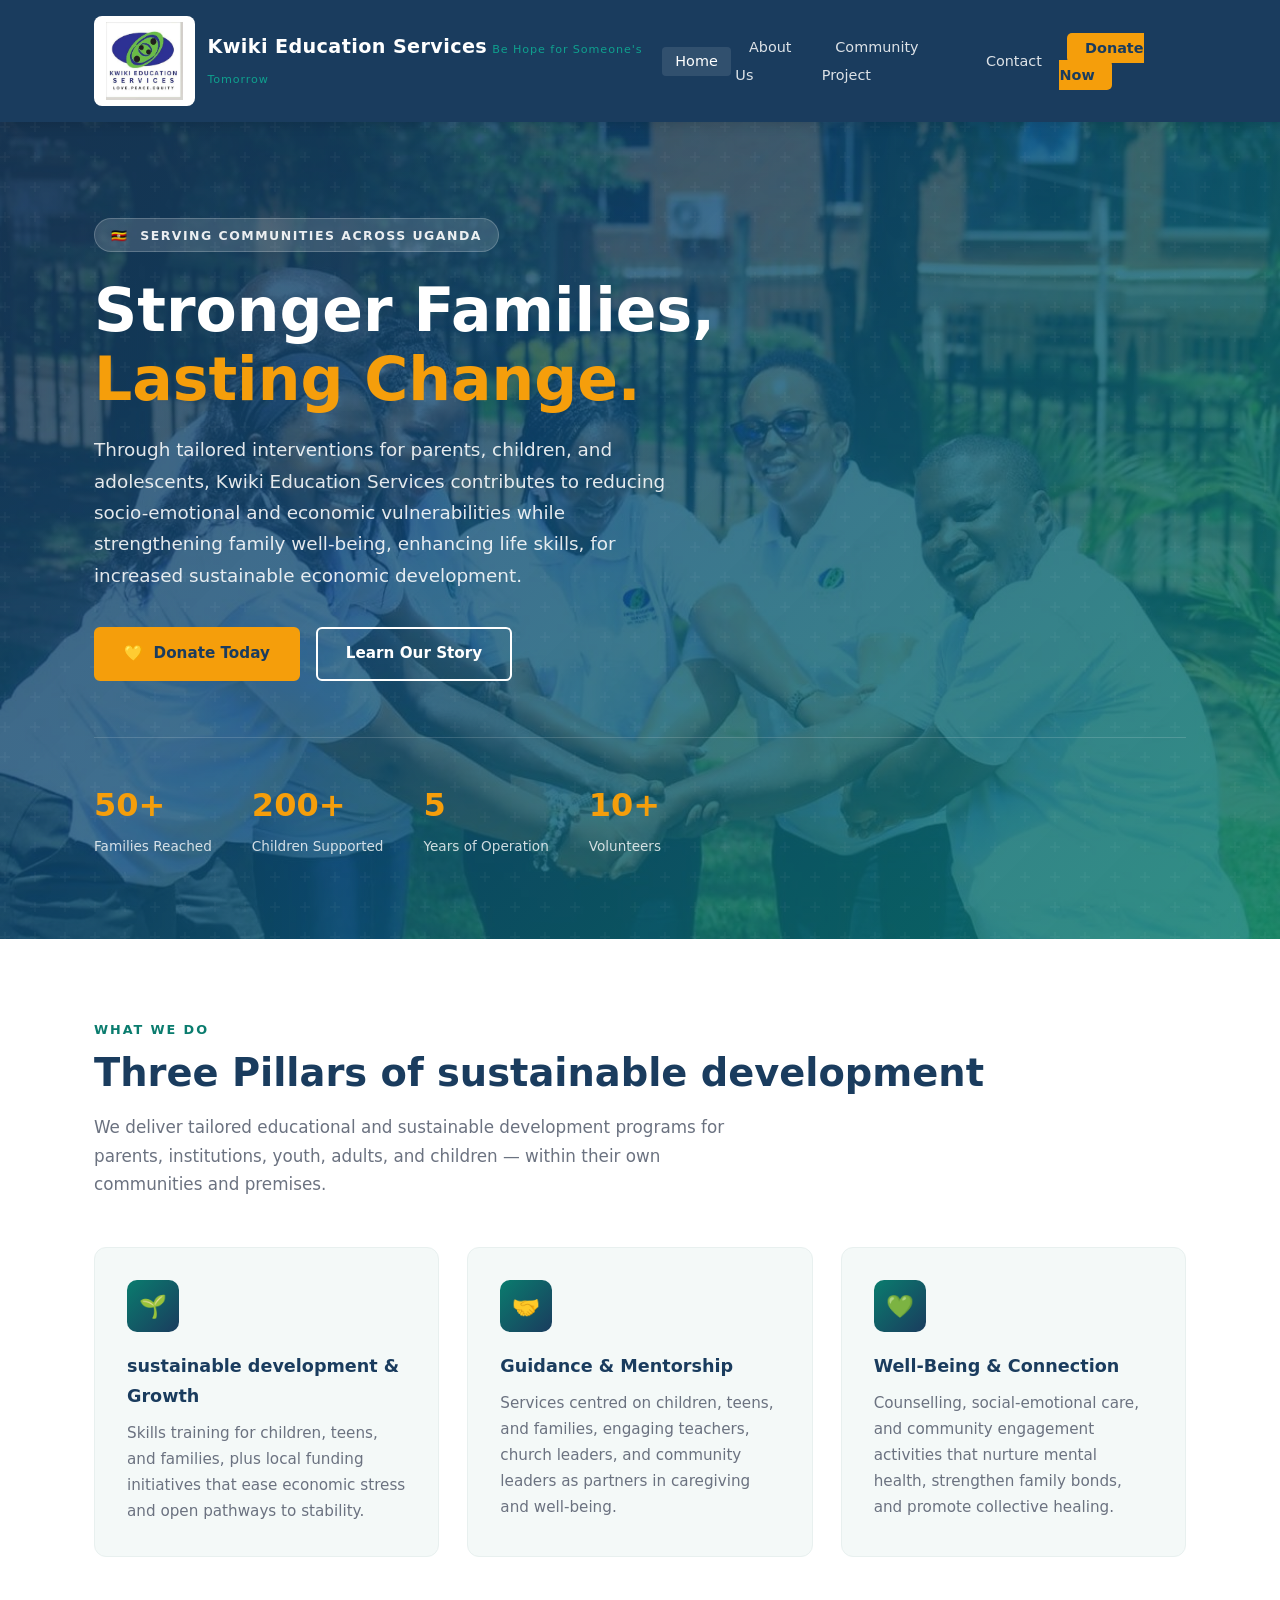
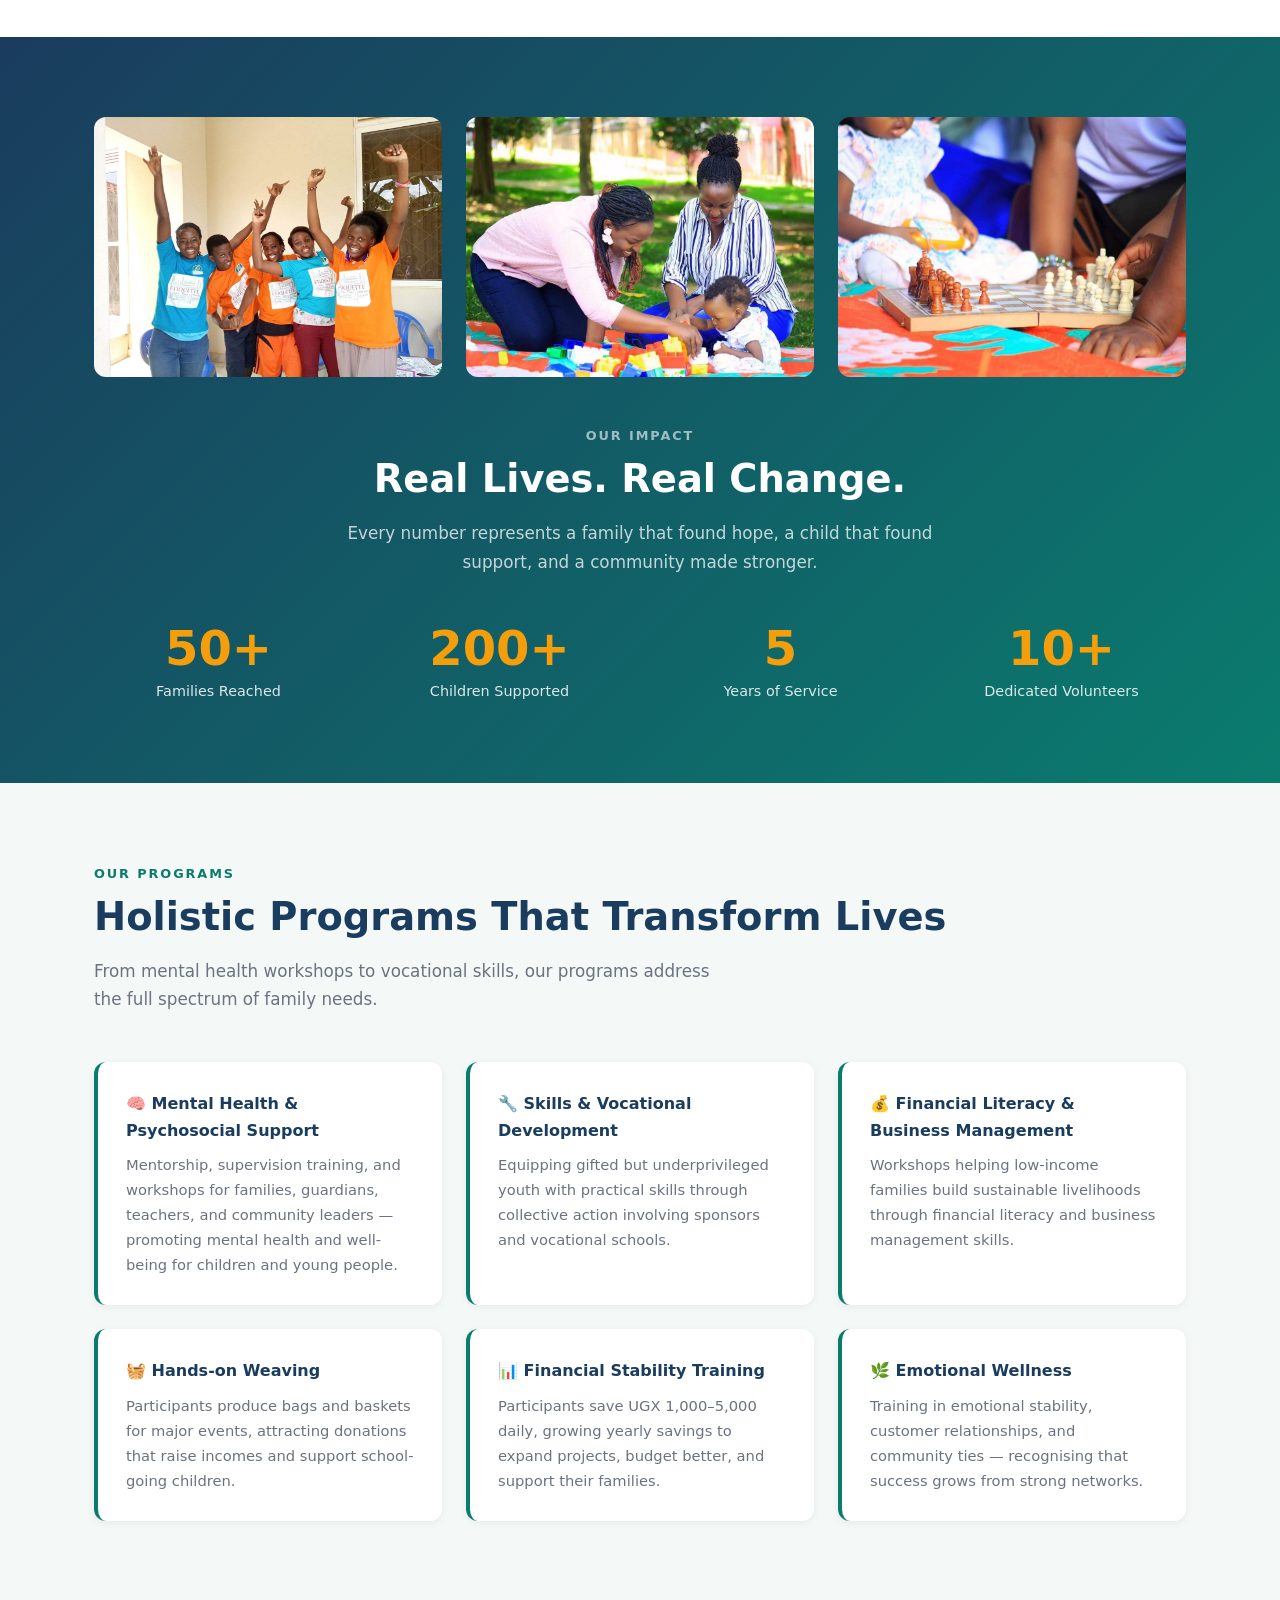
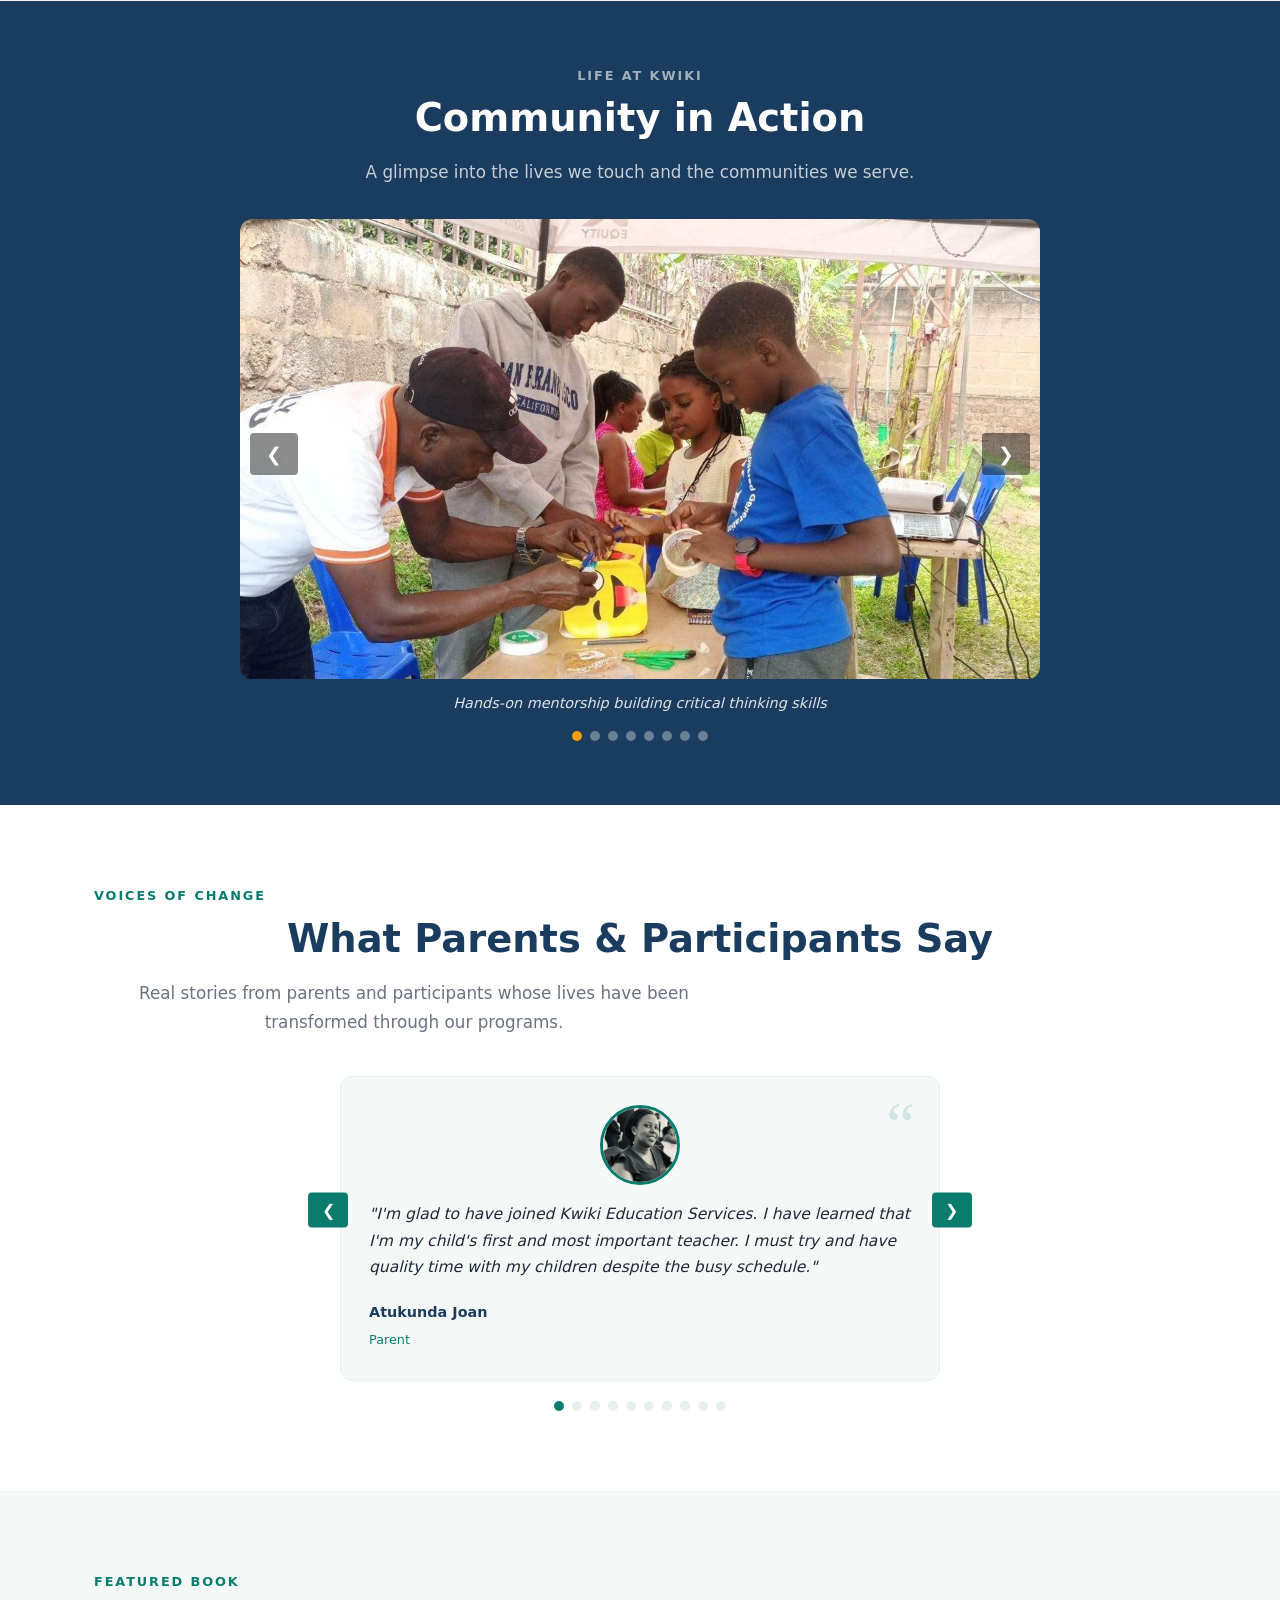
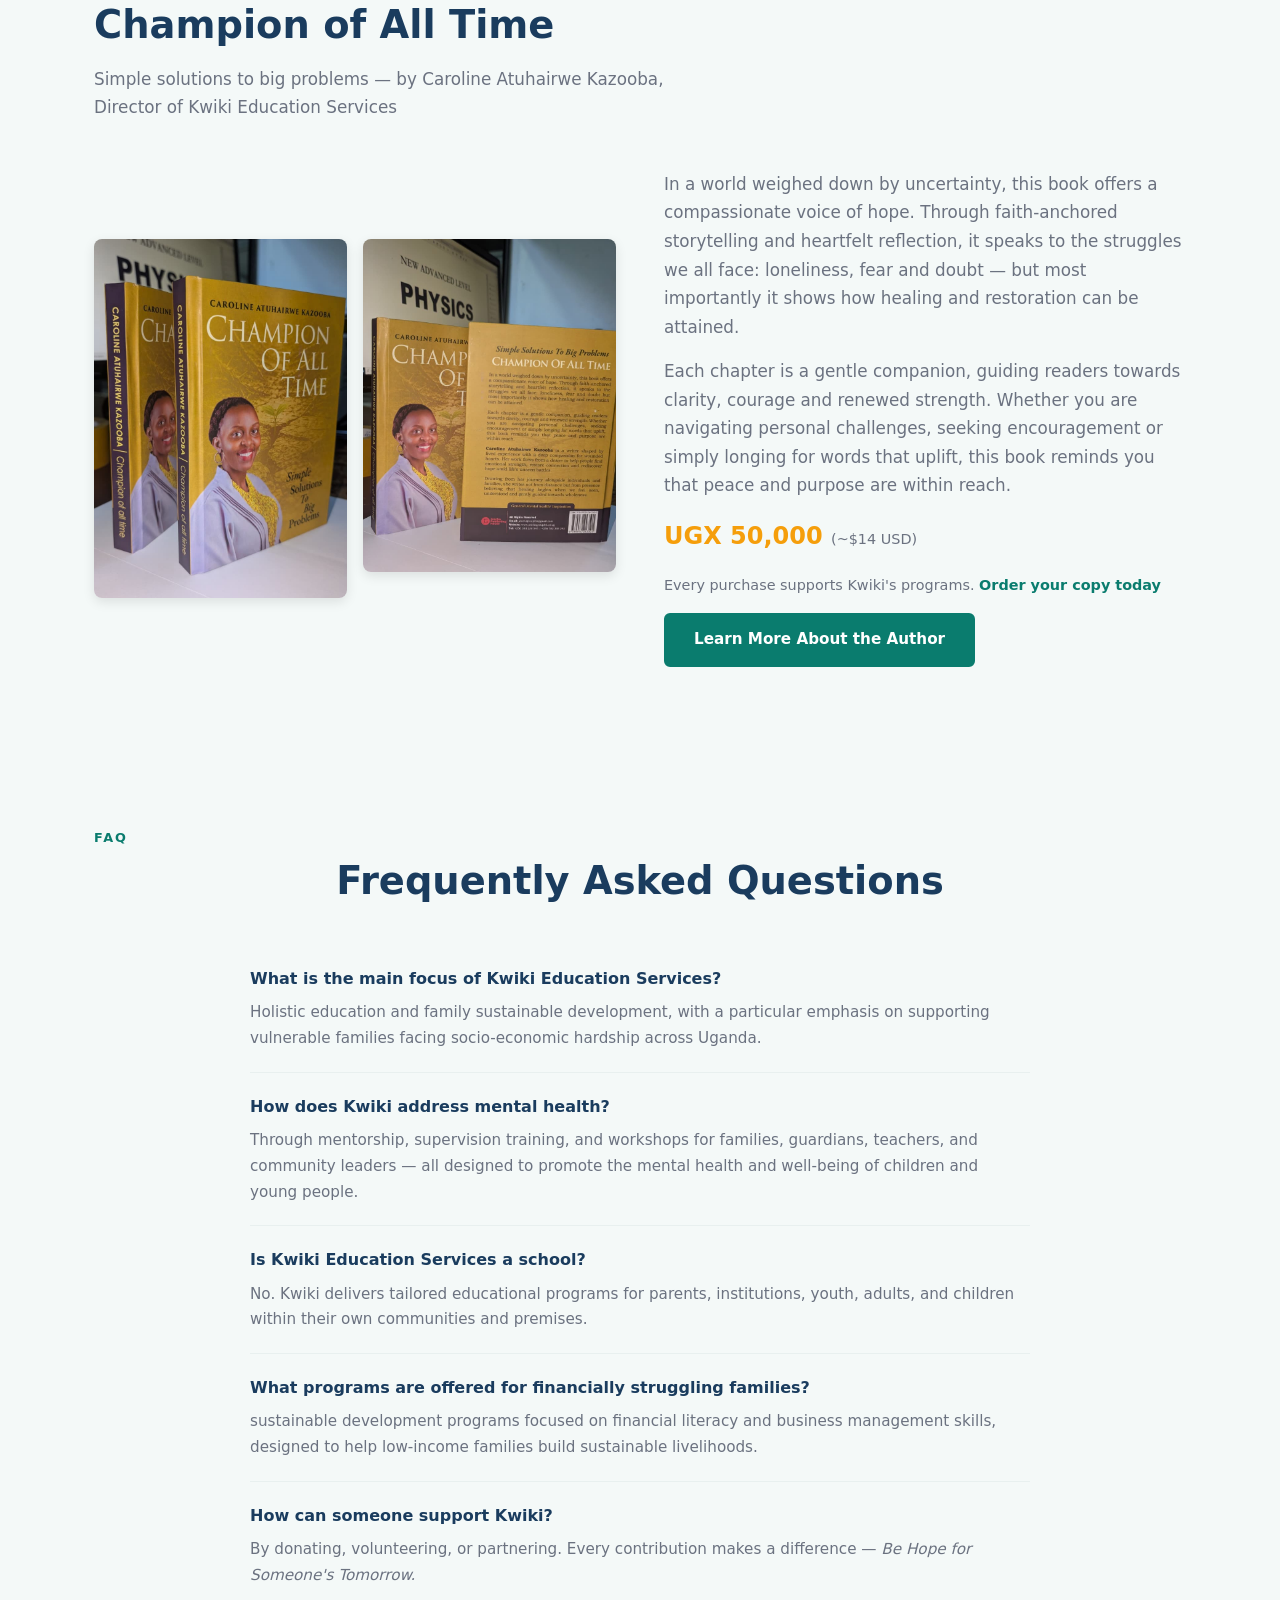
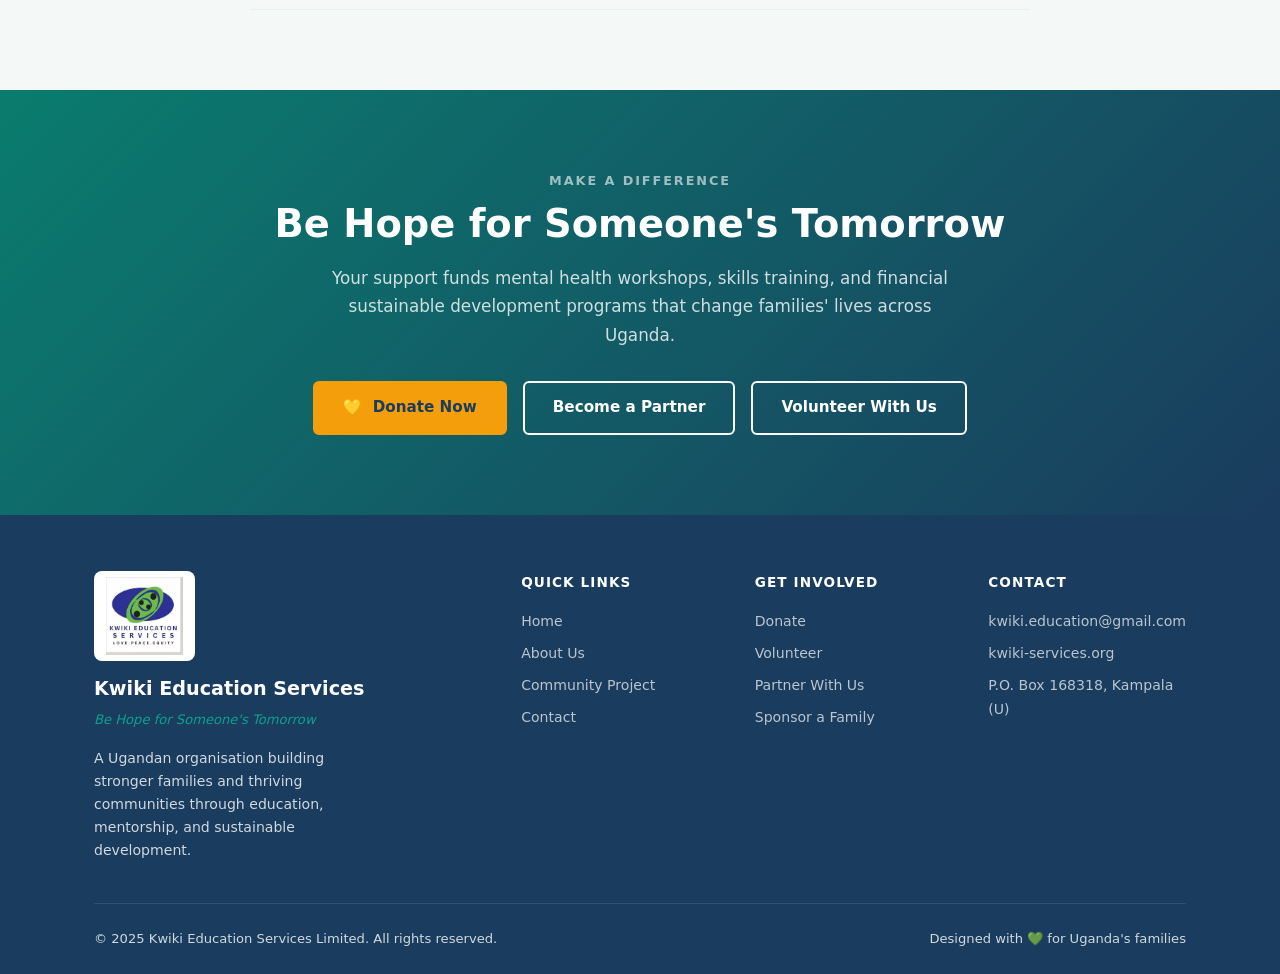
==== commit 3127cc80: "Add P.O. Box 168318, update book order format" ====
--- a/index.html
+++ b/index.html
@@ -8,7 +8,7 @@
 <meta name="twitter:card" content="summary" />
 <meta name="twitter:title" content="Kwiki Education Services | Stronger Families. Thriving Communities." />
 <meta name="twitter:description" content="Kwiki Education Services promotes programmatic approaches that focus on family mental health, skills training and socio-emotional and economic development in Uganda." />
-<meta name="twitter:image" content="https://albert-mugarura.github.io/kwiki-education-website/logo1.jpeg" /><script type="application/ld+json">{"@context":"https://schema.org","@type":"Organization","name":"Kwiki Education Services","url":"https://www.kwiki-services.org","logo":"https://albert-mugarura.github.io/kwiki-education-website/logo1.jpeg","description":"Strengthening families and communities in Uganda through mental health support, skills training, and financial literacy programs.","email":"kwiki.education@gmail.com","slogan":"Be Hope for Someone's Tomorrow","location":{"@type":"Place","address":{"@type":"PostalAddress","addressCountry":"UG"}}}</script><link rel="sitemap" type="application/xml" title="Sitemap" href="https://albert-mugarura.github.io/kwiki-education-website/sitemap.xml" /><meta name="google-site-verification" content="gQPcC-sMOjtCrTeVlQA0C2nT-HC-cgrkzg6JUpscUYk" /></head> <body> <nav class="navbar"> <div class="container"> <a href="index.html" class="nav-brand"> <img src="logo1.jpeg" alt="Kwiki Education Services" class="nav-logo" fetchpriority="high" /> <div> <span class="org-name">Kwiki Education Services</span> <span class="org-slogan">Be Hope for Someone's Tomorrow</span> </div> </a> <button class="nav-toggle" aria-label="Toggle menu" onclick="document.querySelector('.nav-links').classList.toggle('open')"> <span></span><span></span><span></span> </button> <ul class="nav-links"> <li><a href="index.html" class="active">Home</a></li> <li><a href="about.html">About Us</a></li> <li><a href="kampala.html">Community Project</a></li> <li><a href="contact.html">Contact</a></li> <li><a href="donations.html" class="btn-donate">Donate Now</a></li> </ul> </div> </nav> <section class="hero"> <div class="container"> <div class="hero-badge">🇺🇬 &nbsp;Serving Communities Across Uganda</div> <h1>Stronger Families,<br /><span>Lasting Change.</span></h1> <p>Through tailored interventions for parents, children, and adolescents, Kwiki Education Services contributes to reducing socio-emotional and economic vulnerabilities while strengthening family well-being, enhancing life skills, for increased sustainable economic development.</p> <div class="hero-cta"> <a href="donations.html" class="btn btn-primary">💛 &nbsp;Donate Today</a> <a href="about.html" class="btn btn-secondary">Learn Our Story</a> </div> <div class="hero-stats"> <div class="hero-stat"><strong>50+</strong><span>Families Reached</span></div> <div class="hero-stat"><strong>200+</strong><span>Children Supported</span></div> <div class="hero-stat"><strong>5</strong><span>Years of Operation</span></div> <div class="hero-stat"><strong>10+</strong><span>Volunteers</span></div> </div> </div> </section> <section class="services"> <div class="container"> <p class="section-label">What We Do</p> <h2 class="section-title">Three Pillars of sustainable development</h2> <p class="section-subtitle">We deliver tailored educational and sustainable development programs for parents, institutions, youth, adults, and children — within their own communities and premises.</p> <div class="services-grid"> <div class="service-card"> <div class="service-icon">🌱</div> <h3>sustainable development &amp; Growth</h3> <p>Skills training for children, teens, and families, plus local funding initiatives that ease economic stress and open pathways to stability.</p> </div> <div class="service-card"> <div class="service-icon">🤝</div> <h3>Guidance &amp; Mentorship</h3> <p>Services centred on children, teens, and families, engaging teachers, church leaders, and community leaders as partners in caregiving and well-being.</p> </div> <div class="service-card"> <div class="service-icon">💚</div> <h3>Well-Being &amp; Connection</h3> <p>Counselling, social-emotional care, and community engagement activities that nurture mental health, strengthen family bonds, and promote collective healing.</p> </div> </div> </div> </section> <section class="impact"> <div class="container"> <div style="display:grid; grid-template-columns:1fr 1fr 1fr; gap:1.5rem; margin-bottom:3rem;"> <img loading="lazy" src="kids.jpeg" alt="Children raising hands in class" style="width:100%; height:260px; object-fit:cover; border-radius:12px;" /> <img loading="lazy" src="baby.jpeg" alt="Nurturing family care" style="width:100%; height:260px; object-fit:cover; border-radius:12px;" /> <img loading="lazy" src="chess.jpeg" alt="Family bonding activities" style="width:100%; height:260px; object-fit:cover; border-radius:12px;" /> </div> <div class="text-center"> <p class="section-label" style="color: rgba(255,255,255,0.6);">Our Impact</p> <h2 class="section-title" style="color: var(--white);">Real Lives. Real Change.</h2> <p class="section-subtitle" style="color: rgba(255,255,255,0.75); margin: 0 auto;">Every number represents a family that found hope, a child that found support, and a community made stronger.</p> <div class="impact-grid"> <div class="impact-item"><strong>50+</strong><p>Families Reached</p></div> <div class="impact-item"><strong>200+</strong><p>Children Supported</p></div> <div class="impact-item"><strong>5</strong><p>Years of Service</p></div> <div class="impact-item"><strong>10+</strong><p>Dedicated Volunteers</p></div> </div> </div> </div> </section> <section class="programs"> <div class="container"> <p class="section-label">Our Programs</p> <h2 class="section-title">Holistic Programs That Transform Lives</h2> <p class="section-subtitle">From mental health workshops to vocational skills, our programs address the full spectrum of family needs.</p> <div class="programs-grid"> <div class="program-card"> <h3>🧠 Mental Health &amp; Psychosocial Support</h3> <p>Mentorship, supervision training, and workshops for families, guardians, teachers, and community leaders — promoting mental health and well-being for children and young people.</p> </div> <div class="program-card"> <h3>🔧 Skills &amp; Vocational Development</h3> <p>Equipping gifted but underprivileged youth with practical skills through collective action involving sponsors and vocational schools.</p> </div> <div class="program-card"> <h3>💰 Financial Literacy &amp; Business Management</h3> <p>Workshops helping low-income families build sustainable livelihoods through financial literacy and business management skills.</p> </div> <div class="program-card"> <h3>🧺 Hands-on Weaving</h3> <p>Participants produce bags and baskets for major events, attracting donations that raise incomes and support school-going children.</p> </div> <div class="program-card"> <h3>📊 Financial Stability Training</h3> <p>Participants save UGX 1,000–5,000 daily, growing yearly savings to expand projects, budget better, and support their families.</p> </div> <div class="program-card"> <h3>🌿 Emotional Wellness</h3> <p>Training in emotional stability, customer relationships, and community ties — recognising that success grows from strong networks.</p> </div> </div> </div> </section> <section style="background: var(--navy); padding: 4rem 0;"> <div class="container text-center"> <p class="section-label" style="color: rgba(255,255,255,0.6);">Life at Kwiki</p> <h2 class="section-title" style="color: var(--white);">Community in Action</h2> <p class="section-subtitle" style="color: rgba(255,255,255,0.75); margin: 0 auto 2rem;">A glimpse into the lives we touch and the communities we serve.</p> <div class="slideshow"> <div class="slides"> <div class="slide active"> <img loading="lazy" src="solving.jpeg" alt="Kwiki staff teaching problem solving" /> <p class="slide-caption">Hands-on mentorship building critical thinking skills</p> </div> <div class="slide"> <img loading="lazy" src="equator.jpeg" alt="Children at the equator in Kasese" /> <p class="slide-caption">Educational tours broadening young minds across Uganda</p> </div> <div class="slide"> <img loading="lazy" src="commA3.jpeg" alt="Community in action" /> <p class="slide-caption">Building stronger communities together across Uganda</p> </div> <div class="slide"> <img loading="lazy" src="commA4.jpeg" alt="Community gathering" /> <p class="slide-caption">Families coming together — the heart of what we do</p> </div> <div class="slide"> <img loading="lazy" src="wellness.jpeg" alt="Emotional wellness training" /> <p class="slide-caption">Emotional wellness training equipping participants daily</p> </div> <div class="slide"> <img loading="lazy" src="basketwaive.jpeg" alt="Hands-on weaving in progress" /> <p class="slide-caption">Hands-on weaving — building skills and sustainable income</p> </div> <div class="slide"> <img loading="lazy" src="commA5.jpeg" alt="Community activity" /> <p class="slide-caption">Strengthening community bonds across Uganda</p> </div> <div class="slide"> <img loading="lazy" src="commA6.jpeg" alt="Community activity" /> <p class="slide-caption">Communities growing together through shared purpose</p> </div> </div> <button class="slide-btn prev" onclick="moveSlide(-1)">&#10094;</button> <button class="slide-btn next" onclick="moveSlide(1)">&#10095;</button> <div class="slide-dots"> <span class="dot active" onclick="goToSlide(0)"></span> <span class="dot" onclick="goToSlide(1)"></span> <span class="dot" onclick="goToSlide(2)"></span> <span class="dot" onclick="goToSlide(3)"></span> <span class="dot" onclick="goToSlide(4)"></span> <span class="dot" onclick="goToSlide(5)"></span> <span class="dot" onclick="goToSlide(6)"></span> <span class="dot" onclick="goToSlide(7)"></span> </div> </div> </div> </section> <section class="testimonials"> <div class="container"> <p class="section-label">Voices of Change</p> <h2 class="section-title text-center">What Parents &amp; Participants Say</h2> <p class="section-subtitle text-center">Real stories from parents and participants whose lives have been transformed through our programs.</p> <div class="testimonial-slideshow"> <div class="testimonial-slides"> <div class="testimonial-slide active"> <div class="testimonial-card"> <img loading="lazy" src="atukundajoan.jpeg" alt="Atukunda Joan" class="testimonial-photo" /> <p>"I'm glad to have joined Kwiki Education Services. I have learned that I'm my child's first and most important teacher. I must try and have quality time with my children despite the busy schedule."</p> <div class="testimonial-author"><strong>Atukunda Joan</strong><span>Parent</span></div> </div> </div> <div class="testimonial-slide"> <div class="testimonial-card"> <img loading="lazy" src="grace.jpeg" alt="Grace" class="testimonial-photo" /> <p>"I learned to be patient and listen to my children."</p> <div class="testimonial-author"><strong>Grace</strong><span>Parent</span></div> </div> </div> <div class="testimonial-slide"> <div class="testimonial-card"> <img loading="lazy" src="esezaphoebe.jpeg" alt="Eseza Pheobe" class="testimonial-photo" /> <p>"My biggest takeaway so far is understanding each child individually, dealing with each based on their uniqueness. And this is helping in our relationship."</p> <div class="testimonial-author"><strong>Eseza Pheobe</strong><span>Parent</span></div> </div> </div> <div class="testimonial-slide"> <div class="testimonial-card"> <img loading="lazy" src="sanyu.jpeg" alt="Sanyu" class="testimonial-photo" /> <p>"I learnt how to tactfully answer complicated questions asked by children. I learnt not to compare siblings since each is gifted differently. I have also learned to spend more time and play with my children."</p> <div class="testimonial-author"><strong>Sanyu</strong><span>Parent</span></div> </div> </div> <div class="testimonial-slide"> <div class="testimonial-card"> <img loading="lazy" src="jacklinebirungi.jpeg" alt="Jacklin Birungi" class="testimonial-photo" /> <p>"I have learned a lot. Every content is very educative and applicable for me."</p> <div class="testimonial-author"><strong>Jacklin Birungi</strong><span>Parent</span></div> </div> </div> <div class="testimonial-slide"> <div class="testimonial-card"> <img loading="lazy" src="jude.jpeg" alt="Jude" class="testimonial-photo" /> <p>"Parenting is not automatic, but it is a constructive journey guided by parents that children have to go through as they achieve different developmental milestones. In this process all parties must be in position to learn from each other to make it a successful one."</p> <div class="testimonial-author"><strong>Jude</strong><span>Parent</span></div> </div> </div> <div class="testimonial-slide"> <div class="testimonial-card"> <img loading="lazy" src="pheoberwa.jpeg" alt="Pheobe Rwamwenge" class="testimonial-photo" /> <p>"Learning the art of basket weaving at Kwiki has been life-changing. The skills I gained have helped me earn a steady income and provide for my family in ways I never thought possible."</p> <div class="testimonial-author"><strong>Pheobe Rwamwenge</strong><span>Program Participant</span></div> </div> </div> <div class="testimonial-slide"> <div class="testimonial-card"> <img loading="lazy" src="amos.jpeg" alt="Amos Bainomugisha" class="testimonial-photo" /> <p>"Through Kwiki's training I discovered discipline, focus and the power of community. Working together with fellow participants has taught me that we achieve more when we support each other."</p> <div class="testimonial-author"><strong>Amos Bainomugisha</strong><span>Program Participant</span></div> </div> </div> <div class="testimonial-slide"> <div class="testimonial-card"> <img loading="lazy" src="milly1.jpeg" alt="Milly Kinsumbya" class="testimonial-photo" /> <p>"The savings culture I built at Kwiki transformed my household. I now plan, save and invest with confidence — my children's future is more secure because of what I learned here."</p> <div class="testimonial-author"><strong>Milly Kinsumbya</strong><span>Program Participant</span></div> </div> </div> <div class="testimonial-slide"> <div class="testimonial-card"> <img loading="lazy" src="albert.jpeg" alt="Eng. Albert" class="testimonial-photo" /> <p>"The technical and professional skills training at Kwiki opened my eyes to what our communities are truly capable of. When families are equipped with the right tools and knowledge, they don't just survive — they build, they lead, and they inspire the next generation."</p> <div class="testimonial-author"><strong>Eng. Albert</strong><span>Program Participant</span></div> </div> </div> </div> <button class="t-btn t-prev" onclick="moveTestimonial(-1)">&#10094;</button> <button class="t-btn t-next" onclick="moveTestimonial(1)">&#10095;</button> <div class="t-dots"> <span class="t-dot active" onclick="goToTestimonial(0)"></span> <span class="t-dot" onclick="goToTestimonial(1)"></span> <span class="t-dot" onclick="goToTestimonial(2)"></span> <span class="t-dot" onclick="goToTestimonial(3)"></span> <span class="t-dot" onclick="goToTestimonial(4)"></span> <span class="t-dot" onclick="goToTestimonial(5)"></span> <span class="t-dot" onclick="goToTestimonial(6)"></span> <span class="t-dot" onclick="goToTestimonial(7)"></span> <span class="t-dot" onclick="goToTestimonial(8)"></span> <span class="t-dot" onclick="goToTestimonial(9)"></span> </div> </div> </div> </section> <section style="background: var(--off-white); padding: 5rem 0;"> <div class="container"> <p class="section-label">Featured Book</p> <h2 class="section-title">Champion of All Time</h2> <p class="section-subtitle">Simple solutions to big problems — by Caroline Atuhairwe Kazooba, Director of Kwiki Education Services</p> <div class="book-featured-grid"> <div class="book-covers-grid"> <img src="book1.jpeg" alt="Champion of All Time - Front" style="width:100%; border-radius:8px; box-shadow:0 4px 12px rgba(0,0,0,0.1);" /> <img src="book2.jpeg" alt="Champion of All Time - Back" style="width:100%; border-radius:8px; box-shadow:0 4px 12px rgba(0,0,0,0.1);" /> </div> <div> <p style="font-size:1.05rem; color:var(--gray); margin-bottom:1rem;">In a world weighed down by uncertainty, this book offers a compassionate voice of hope. Through faith-anchored storytelling and heartfelt reflection, it speaks to the struggles we all face: loneliness, fear and doubt — but most importantly it shows how healing and restoration can be attained.</p> <p style="font-size:1.05rem; color:var(--gray); margin-bottom:1rem;">Each chapter is a gentle companion, guiding readers towards clarity, courage and renewed strength. Whether you are navigating personal challenges, seeking encouragement or simply longing for words that uplift, this book reminds you that peace and purpose are within reach.</p> <p style="font-size:1.5rem; font-weight:900; color:var(--accent); margin-bottom:1rem;">UGX 50,000 <span style="font-size:0.9rem; font-weight:400; color:var(--gray);">(~$14 USD)</span></p> <p style="font-size:0.9rem; color:var(--gray); margin-bottom:1rem;">Every purchase supports Kwiki's programs. <a href="donations.html#payment-details" style="color:var(--teal); font-weight:600;">Order your copy today</a></p> <a href="about.html" class="btn btn-teal">Learn More About the Author</a> </div> </div> </div> </section> <section class="faq" style="background: var(--off-white);"> <div class="container"> <p class="section-label">FAQ</p> <h2 class="section-title text-center">Frequently Asked Questions</h2> <div class="faq-list"> <div class="faq-item"> <p class="faq-question">What is the main focus of Kwiki Education Services?</p> <p class="faq-answer">Holistic education and family sustainable development, with a particular emphasis on supporting vulnerable families facing socio-economic hardship across Uganda.</p> </div> <div class="faq-item"> <p class="faq-question">How does Kwiki address mental health?</p> <p class="faq-answer">Through mentorship, supervision training, and workshops for families, guardians, teachers, and community leaders — all designed to promote the mental health and well-being of children and young people.</p> </div> <div class="faq-item"> <p class="faq-question">Is Kwiki Education Services a school?</p> <p class="faq-answer">No. Kwiki delivers tailored educational programs for parents, institutions, youth, adults, and children within their own communities and premises.</p> </div> <div class="faq-item"> <p class="faq-question">What programs are offered for financially struggling families?</p> <p class="faq-answer">sustainable development programs focused on financial literacy and business management skills, designed to help low-income families build sustainable livelihoods.</p> </div> <div class="faq-item"> <p class="faq-question">How can someone support Kwiki?</p> <p class="faq-answer">By donating, volunteering, or partnering. Every contribution makes a difference — <em>Be Hope for Someone's Tomorrow.</em></p> </div> </div> </div> </section> <section class="donate-cta"> <div class="container"> <p class="section-label" style="color: rgba(255,255,255,0.6);">Make a Difference</p> <h2 class="section-title">Be Hope for Someone's Tomorrow</h2> <p class="section-subtitle">Your support funds mental health workshops, skills training, and financial sustainable development programs that change families' lives across Uganda.</p> <div class="donate-options"> <a href="donations.html" class="btn btn-primary">💛 &nbsp;Donate Now</a> <a href="contact.html" class="btn btn-secondary">Become a Partner</a> <a href="contact.html" class="btn btn-secondary">Volunteer With Us</a> </div> </div> </section> <footer class="footer"> <div class="container"> <div class="footer-grid"> <div class="footer-brand"> <img loading="lazy" src="logo1.jpeg" alt="Kwiki Education Services" class="footer-logo" /> <p class="org-name">Kwiki Education Services</p> <p class="slogan">Be Hope for Someone's Tomorrow</p> <p>A Ugandan organisation building stronger families and thriving communities through education, mentorship, and sustainable development.</p> </div> <div class="footer-col"> <h4>Quick Links</h4> <a href="index.html">Home</a> <a href="about.html">About Us</a> <a href="kampala.html">Community Project</a> <a href="contact.html">Contact</a> </div> <div class="footer-col"> <h4>Get Involved</h4> <a href="donations.html">Donate</a> <a href="contact.html">Volunteer</a> <a href="contact.html">Partner With Us</a> <a href="contact.html">Sponsor a Family</a> </div> <div class="footer-col"> <h4>Contact</h4> <a href="mailto:kwiki.education@gmail.com">kwiki.education@gmail.com</a> <a href="https://www.kwiki-services.org" target="_blank">kwiki-services.org</a> <a href="#">Uganda</a> </div> </div> <div class="footer-bottom"> <span>© 2025 Kwiki Education Services Limited. All rights reserved.</span> <span>Designed with 💚 for Uganda's families</span> </div> </div> </footer> <script>// Hero slideshow
+<meta name="twitter:image" content="https://albert-mugarura.github.io/kwiki-education-website/logo1.jpeg" /><script type="application/ld+json">{"@context":"https://schema.org","@type":"Organization","name":"Kwiki Education Services","url":"https://www.kwiki-services.org","logo":"https://albert-mugarura.github.io/kwiki-education-website/logo1.jpeg","description":"Strengthening families and communities in Uganda through mental health support, skills training, and financial literacy programs.","email":"kwiki.education@gmail.com","slogan":"Be Hope for Someone's Tomorrow","location":{"@type":"Place","address":{"@type":"PostalAddress","addressCountry":"UG"}}}</script><link rel="sitemap" type="application/xml" title="Sitemap" href="https://albert-mugarura.github.io/kwiki-education-website/sitemap.xml" /><meta name="google-site-verification" content="gQPcC-sMOjtCrTeVlQA0C2nT-HC-cgrkzg6JUpscUYk" /></head> <body> <nav class="navbar"> <div class="container"> <a href="index.html" class="nav-brand"> <img src="logo1.jpeg" alt="Kwiki Education Services" class="nav-logo" fetchpriority="high" /> <div> <span class="org-name">Kwiki Education Services</span> <span class="org-slogan">Be Hope for Someone's Tomorrow</span> </div> </a> <button class="nav-toggle" aria-label="Toggle menu" onclick="document.querySelector('.nav-links').classList.toggle('open')"> <span></span><span></span><span></span> </button> <ul class="nav-links"> <li><a href="index.html" class="active">Home</a></li> <li><a href="about.html">About Us</a></li> <li><a href="kampala.html">Community Project</a></li> <li><a href="contact.html">Contact</a></li> <li><a href="donations.html" class="btn-donate">Donate Now</a></li> </ul> </div> </nav> <section class="hero"> <div class="container"> <div class="hero-badge">🇺🇬 &nbsp;Serving Communities Across Uganda</div> <h1>Stronger Families,<br /><span>Lasting Change.</span></h1> <p>Through tailored interventions for parents, children, and adolescents, Kwiki Education Services contributes to reducing socio-emotional and economic vulnerabilities while strengthening family well-being, enhancing life skills, for increased sustainable economic development.</p> <div class="hero-cta"> <a href="donations.html" class="btn btn-primary">💛 &nbsp;Donate Today</a> <a href="about.html" class="btn btn-secondary">Learn Our Story</a> </div> <div class="hero-stats"> <div class="hero-stat"><strong>50+</strong><span>Families Reached</span></div> <div class="hero-stat"><strong>200+</strong><span>Children Supported</span></div> <div class="hero-stat"><strong>5</strong><span>Years of Operation</span></div> <div class="hero-stat"><strong>10+</strong><span>Volunteers</span></div> </div> </div> </section> <section class="services"> <div class="container"> <p class="section-label">What We Do</p> <h2 class="section-title">Three Pillars of sustainable development</h2> <p class="section-subtitle">We deliver tailored educational and sustainable development programs for parents, institutions, youth, adults, and children — within their own communities and premises.</p> <div class="services-grid"> <div class="service-card"> <div class="service-icon">🌱</div> <h3>sustainable development &amp; Growth</h3> <p>Skills training for children, teens, and families, plus local funding initiatives that ease economic stress and open pathways to stability.</p> </div> <div class="service-card"> <div class="service-icon">🤝</div> <h3>Guidance &amp; Mentorship</h3> <p>Services centred on children, teens, and families, engaging teachers, church leaders, and community leaders as partners in caregiving and well-being.</p> </div> <div class="service-card"> <div class="service-icon">💚</div> <h3>Well-Being &amp; Connection</h3> <p>Counselling, social-emotional care, and community engagement activities that nurture mental health, strengthen family bonds, and promote collective healing.</p> </div> </div> </div> </section> <section class="impact"> <div class="container"> <div style="display:grid; grid-template-columns:1fr 1fr 1fr; gap:1.5rem; margin-bottom:3rem;"> <img loading="lazy" src="kids.jpeg" alt="Children raising hands in class" style="width:100%; height:260px; object-fit:cover; border-radius:12px;" /> <img loading="lazy" src="baby.jpeg" alt="Nurturing family care" style="width:100%; height:260px; object-fit:cover; border-radius:12px;" /> <img loading="lazy" src="chess.jpeg" alt="Family bonding activities" style="width:100%; height:260px; object-fit:cover; border-radius:12px;" /> </div> <div class="text-center"> <p class="section-label" style="color: rgba(255,255,255,0.6);">Our Impact</p> <h2 class="section-title" style="color: var(--white);">Real Lives. Real Change.</h2> <p class="section-subtitle" style="color: rgba(255,255,255,0.75); margin: 0 auto;">Every number represents a family that found hope, a child that found support, and a community made stronger.</p> <div class="impact-grid"> <div class="impact-item"><strong>50+</strong><p>Families Reached</p></div> <div class="impact-item"><strong>200+</strong><p>Children Supported</p></div> <div class="impact-item"><strong>5</strong><p>Years of Service</p></div> <div class="impact-item"><strong>10+</strong><p>Dedicated Volunteers</p></div> </div> </div> </div> </section> <section class="programs"> <div class="container"> <p class="section-label">Our Programs</p> <h2 class="section-title">Holistic Programs That Transform Lives</h2> <p class="section-subtitle">From mental health workshops to vocational skills, our programs address the full spectrum of family needs.</p> <div class="programs-grid"> <div class="program-card"> <h3>🧠 Mental Health &amp; Psychosocial Support</h3> <p>Mentorship, supervision training, and workshops for families, guardians, teachers, and community leaders — promoting mental health and well-being for children and young people.</p> </div> <div class="program-card"> <h3>🔧 Skills &amp; Vocational Development</h3> <p>Equipping gifted but underprivileged youth with practical skills through collective action involving sponsors and vocational schools.</p> </div> <div class="program-card"> <h3>💰 Financial Literacy &amp; Business Management</h3> <p>Workshops helping low-income families build sustainable livelihoods through financial literacy and business management skills.</p> </div> <div class="program-card"> <h3>🧺 Hands-on Weaving</h3> <p>Participants produce bags and baskets for major events, attracting donations that raise incomes and support school-going children.</p> </div> <div class="program-card"> <h3>📊 Financial Stability Training</h3> <p>Participants save UGX 1,000–5,000 daily, growing yearly savings to expand projects, budget better, and support their families.</p> </div> <div class="program-card"> <h3>🌿 Emotional Wellness</h3> <p>Training in emotional stability, customer relationships, and community ties — recognising that success grows from strong networks.</p> </div> </div> </div> </section> <section style="background: var(--navy); padding: 4rem 0;"> <div class="container text-center"> <p class="section-label" style="color: rgba(255,255,255,0.6);">Life at Kwiki</p> <h2 class="section-title" style="color: var(--white);">Community in Action</h2> <p class="section-subtitle" style="color: rgba(255,255,255,0.75); margin: 0 auto 2rem;">A glimpse into the lives we touch and the communities we serve.</p> <div class="slideshow"> <div class="slides"> <div class="slide active"> <img loading="lazy" src="solving.jpeg" alt="Kwiki staff teaching problem solving" /> <p class="slide-caption">Hands-on mentorship building critical thinking skills</p> </div> <div class="slide"> <img loading="lazy" src="equator.jpeg" alt="Children at the equator in Kasese" /> <p class="slide-caption">Educational tours broadening young minds across Uganda</p> </div> <div class="slide"> <img loading="lazy" src="commA3.jpeg" alt="Community in action" /> <p class="slide-caption">Building stronger communities together across Uganda</p> </div> <div class="slide"> <img loading="lazy" src="commA4.jpeg" alt="Community gathering" /> <p class="slide-caption">Families coming together — the heart of what we do</p> </div> <div class="slide"> <img loading="lazy" src="wellness.jpeg" alt="Emotional wellness training" /> <p class="slide-caption">Emotional wellness training equipping participants daily</p> </div> <div class="slide"> <img loading="lazy" src="basketwaive.jpeg" alt="Hands-on weaving in progress" /> <p class="slide-caption">Hands-on weaving — building skills and sustainable income</p> </div> <div class="slide"> <img loading="lazy" src="commA5.jpeg" alt="Community activity" /> <p class="slide-caption">Strengthening community bonds across Uganda</p> </div> <div class="slide"> <img loading="lazy" src="commA6.jpeg" alt="Community activity" /> <p class="slide-caption">Communities growing together through shared purpose</p> </div> </div> <button class="slide-btn prev" onclick="moveSlide(-1)">&#10094;</button> <button class="slide-btn next" onclick="moveSlide(1)">&#10095;</button> <div class="slide-dots"> <span class="dot active" onclick="goToSlide(0)"></span> <span class="dot" onclick="goToSlide(1)"></span> <span class="dot" onclick="goToSlide(2)"></span> <span class="dot" onclick="goToSlide(3)"></span> <span class="dot" onclick="goToSlide(4)"></span> <span class="dot" onclick="goToSlide(5)"></span> <span class="dot" onclick="goToSlide(6)"></span> <span class="dot" onclick="goToSlide(7)"></span> </div> </div> </div> </section> <section class="testimonials"> <div class="container"> <p class="section-label">Voices of Change</p> <h2 class="section-title text-center">What Parents &amp; Participants Say</h2> <p class="section-subtitle text-center">Real stories from parents and participants whose lives have been transformed through our programs.</p> <div class="testimonial-slideshow"> <div class="testimonial-slides"> <div class="testimonial-slide active"> <div class="testimonial-card"> <img loading="lazy" src="atukundajoan.jpeg" alt="Atukunda Joan" class="testimonial-photo" /> <p>"I'm glad to have joined Kwiki Education Services. I have learned that I'm my child's first and most important teacher. I must try and have quality time with my children despite the busy schedule."</p> <div class="testimonial-author"><strong>Atukunda Joan</strong><span>Parent</span></div> </div> </div> <div class="testimonial-slide"> <div class="testimonial-card"> <img loading="lazy" src="grace2.jpeg" alt="Grace" class="testimonial-photo" /> <p>"I learned to be patient and listen to my children."</p> <div class="testimonial-author"><strong>Grace</strong><span>Parent</span></div> </div> </div> <div class="testimonial-slide"> <div class="testimonial-card"> <img loading="lazy" src="esezaphoebe.jpeg" alt="Eseza Pheobe" class="testimonial-photo" /> <p>"My biggest takeaway so far is understanding each child individually, dealing with each based on their uniqueness. And this is helping in our relationship."</p> <div class="testimonial-author"><strong>Eseza Pheobe</strong><span>Parent</span></div> </div> </div> <div class="testimonial-slide"> <div class="testimonial-card"> <img loading="lazy" src="sanyu.jpeg" alt="Sanyu" class="testimonial-photo" /> <p>"I learnt how to tactfully answer complicated questions asked by children. I learnt not to compare siblings since each is gifted differently. I have also learned to spend more time and play with my children."</p> <div class="testimonial-author"><strong>Sanyu</strong><span>Parent</span></div> </div> </div> <div class="testimonial-slide"> <div class="testimonial-card"> <img loading="lazy" src="jacklinebirungi.jpeg" alt="Jacklin Birungi" class="testimonial-photo" /> <p>"I have learned a lot. Every content is very educative and applicable for me."</p> <div class="testimonial-author"><strong>Jacklin Birungi</strong><span>Parent</span></div> </div> </div> <div class="testimonial-slide"> <div class="testimonial-card"> <img loading="lazy" src="jude.jpeg" alt="Jude" class="testimonial-photo" /> <p>"Parenting is not automatic, but it is a constructive journey guided by parents that children have to go through as they achieve different developmental milestones. In this process all parties must be in position to learn from each other to make it a successful one."</p> <div class="testimonial-author"><strong>Jude</strong><span>Parent</span></div> </div> </div> <div class="testimonial-slide"> <div class="testimonial-card"> <img loading="lazy" src="pheoberwa.jpeg" alt="Pheobe Rwamwenge" class="testimonial-photo" /> <p>"Learning the art of basket weaving at Kwiki has been life-changing. The skills I gained have helped me earn a steady income and provide for my family in ways I never thought possible."</p> <div class="testimonial-author"><strong>Pheobe Rwamwenge</strong><span>Program Participant</span></div> </div> </div> <div class="testimonial-slide"> <div class="testimonial-card"> <img loading="lazy" src="amos.jpeg" alt="Amos Bainomugisha" class="testimonial-photo" /> <p>"Through Kwiki's training I discovered discipline, focus and the power of community. Working together with fellow participants has taught me that we achieve more when we support each other."</p> <div class="testimonial-author"><strong>Amos Bainomugisha</strong><span>Program Participant</span></div> </div> </div> <div class="testimonial-slide"> <div class="testimonial-card"> <img loading="lazy" src="milly1.jpeg" alt="Milly Kinsumbya" class="testimonial-photo" /> <p>"The savings culture I built at Kwiki transformed my household. I now plan, save and invest with confidence — my children's future is more secure because of what I learned here."</p> <div class="testimonial-author"><strong>Milly Kinsumbya</strong><span>Program Participant</span></div> </div> </div> <div class="testimonial-slide"> <div class="testimonial-card"> <img loading="lazy" src="albert.jpeg" alt="Eng. Albert" class="testimonial-photo" /> <p>"The technical and professional skills training at Kwiki opened my eyes to what our communities are truly capable of. When families are equipped with the right tools and knowledge, they don't just survive — they build, they lead, and they inspire the next generation."</p> <div class="testimonial-author"><strong>Eng. Albert</strong><span>Program Participant</span></div> </div> </div> </div> <button class="t-btn t-prev" onclick="moveTestimonial(-1)">&#10094;</button> <button class="t-btn t-next" onclick="moveTestimonial(1)">&#10095;</button> <div class="t-dots"> <span class="t-dot active" onclick="goToTestimonial(0)"></span> <span class="t-dot" onclick="goToTestimonial(1)"></span> <span class="t-dot" onclick="goToTestimonial(2)"></span> <span class="t-dot" onclick="goToTestimonial(3)"></span> <span class="t-dot" onclick="goToTestimonial(4)"></span> <span class="t-dot" onclick="goToTestimonial(5)"></span> <span class="t-dot" onclick="goToTestimonial(6)"></span> <span class="t-dot" onclick="goToTestimonial(7)"></span> <span class="t-dot" onclick="goToTestimonial(8)"></span> <span class="t-dot" onclick="goToTestimonial(9)"></span> </div> </div> </div> </section> <section style="background: var(--off-white); padding: 5rem 0;"> <div class="container"> <p class="section-label">Featured Book</p> <h2 class="section-title">Champion of All Time</h2> <p class="section-subtitle">Simple solutions to big problems — by Caroline Atuhairwe Kazooba, Director of Kwiki Education Services</p> <div class="book-featured-grid"> <div class="book-covers-grid"> <img src="book1.jpeg" alt="Champion of All Time - Front" style="width:100%; border-radius:8px; box-shadow:0 4px 12px rgba(0,0,0,0.1);" /> <img src="book2.jpeg" alt="Champion of All Time - Back" style="width:100%; border-radius:8px; box-shadow:0 4px 12px rgba(0,0,0,0.1);" /> </div> <div> <p style="font-size:1.05rem; color:var(--gray); margin-bottom:1rem;">In a world weighed down by uncertainty, this book offers a compassionate voice of hope. Through faith-anchored storytelling and heartfelt reflection, it speaks to the struggles we all face: loneliness, fear and doubt — but most importantly it shows how healing and restoration can be attained.</p> <p style="font-size:1.05rem; color:var(--gray); margin-bottom:1rem;">Each chapter is a gentle companion, guiding readers towards clarity, courage and renewed strength. Whether you are navigating personal challenges, seeking encouragement or simply longing for words that uplift, this book reminds you that peace and purpose are within reach.</p> <p style="font-size:1.5rem; font-weight:900; color:var(--accent); margin-bottom:1rem;">UGX 50,000 <span style="font-size:0.9rem; font-weight:400; color:var(--gray);">(~$14 USD)</span></p> <p style="font-size:0.9rem; color:var(--gray); margin-bottom:1rem;">Every purchase supports Kwiki's programs. <a href="donations.html#payment-details" style="color:var(--teal); font-weight:600;">Order your copy today</a></p> <a href="about.html" class="btn btn-teal">Learn More About the Author</a> </div> </div> </div> </section> <section class="faq" style="background: var(--off-white);"> <div class="container"> <p class="section-label">FAQ</p> <h2 class="section-title text-center">Frequently Asked Questions</h2> <div class="faq-list"> <div class="faq-item"> <p class="faq-question">What is the main focus of Kwiki Education Services?</p> <p class="faq-answer">Holistic education and family sustainable development, with a particular emphasis on supporting vulnerable families facing socio-economic hardship across Uganda.</p> </div> <div class="faq-item"> <p class="faq-question">How does Kwiki address mental health?</p> <p class="faq-answer">Through mentorship, supervision training, and workshops for families, guardians, teachers, and community leaders — all designed to promote the mental health and well-being of children and young people.</p> </div> <div class="faq-item"> <p class="faq-question">Is Kwiki Education Services a school?</p> <p class="faq-answer">No. Kwiki delivers tailored educational programs for parents, institutions, youth, adults, and children within their own communities and premises.</p> </div> <div class="faq-item"> <p class="faq-question">What programs are offered for financially struggling families?</p> <p class="faq-answer">sustainable development programs focused on financial literacy and business management skills, designed to help low-income families build sustainable livelihoods.</p> </div> <div class="faq-item"> <p class="faq-question">How can someone support Kwiki?</p> <p class="faq-answer">By donating, volunteering, or partnering. Every contribution makes a difference — <em>Be Hope for Someone's Tomorrow.</em></p> </div> </div> </div> </section> <section class="donate-cta"> <div class="container"> <p class="section-label" style="color: rgba(255,255,255,0.6);">Make a Difference</p> <h2 class="section-title">Be Hope for Someone's Tomorrow</h2> <p class="section-subtitle">Your support funds mental health workshops, skills training, and financial sustainable development programs that change families' lives across Uganda.</p> <div class="donate-options"> <a href="donations.html" class="btn btn-primary">💛 &nbsp;Donate Now</a> <a href="contact.html" class="btn btn-secondary">Become a Partner</a> <a href="contact.html" class="btn btn-secondary">Volunteer With Us</a> </div> </div> </section> <footer class="footer"> <div class="container"> <div class="footer-grid"> <div class="footer-brand"> <img loading="lazy" src="logo1.jpeg" alt="Kwiki Education Services" class="footer-logo" /> <p class="org-name">Kwiki Education Services</p> <p class="slogan">Be Hope for Someone's Tomorrow</p> <p>A Ugandan organisation building stronger families and thriving communities through education, mentorship, and sustainable development.</p> </div> <div class="footer-col"> <h4>Quick Links</h4> <a href="index.html">Home</a> <a href="about.html">About Us</a> <a href="kampala.html">Community Project</a> <a href="contact.html">Contact</a> </div> <div class="footer-col"> <h4>Get Involved</h4> <a href="donations.html">Donate</a> <a href="contact.html">Volunteer</a> <a href="contact.html">Partner With Us</a> <a href="contact.html">Sponsor a Family</a> </div> <div class="footer-col"> <h4>Contact</h4> <a href="mailto:kwiki.education@gmail.com">kwiki.education@gmail.com</a> <a href="https://www.kwiki-services.org" target="_blank">kwiki-services.org</a> <a href="#">P.O. Box 168318, Kampala (U)</a> </div> </div> <div class="footer-bottom"> <span>© 2025 Kwiki Education Services Limited. All rights reserved.</span> <span>Designed with 💚 for Uganda's families</span> </div> </div> </footer> <script>// Hero slideshow
 let current = 0;
 const slides = document.querySelectorAll('.slide');
 const dots = document.querySelectorAll('.dot');
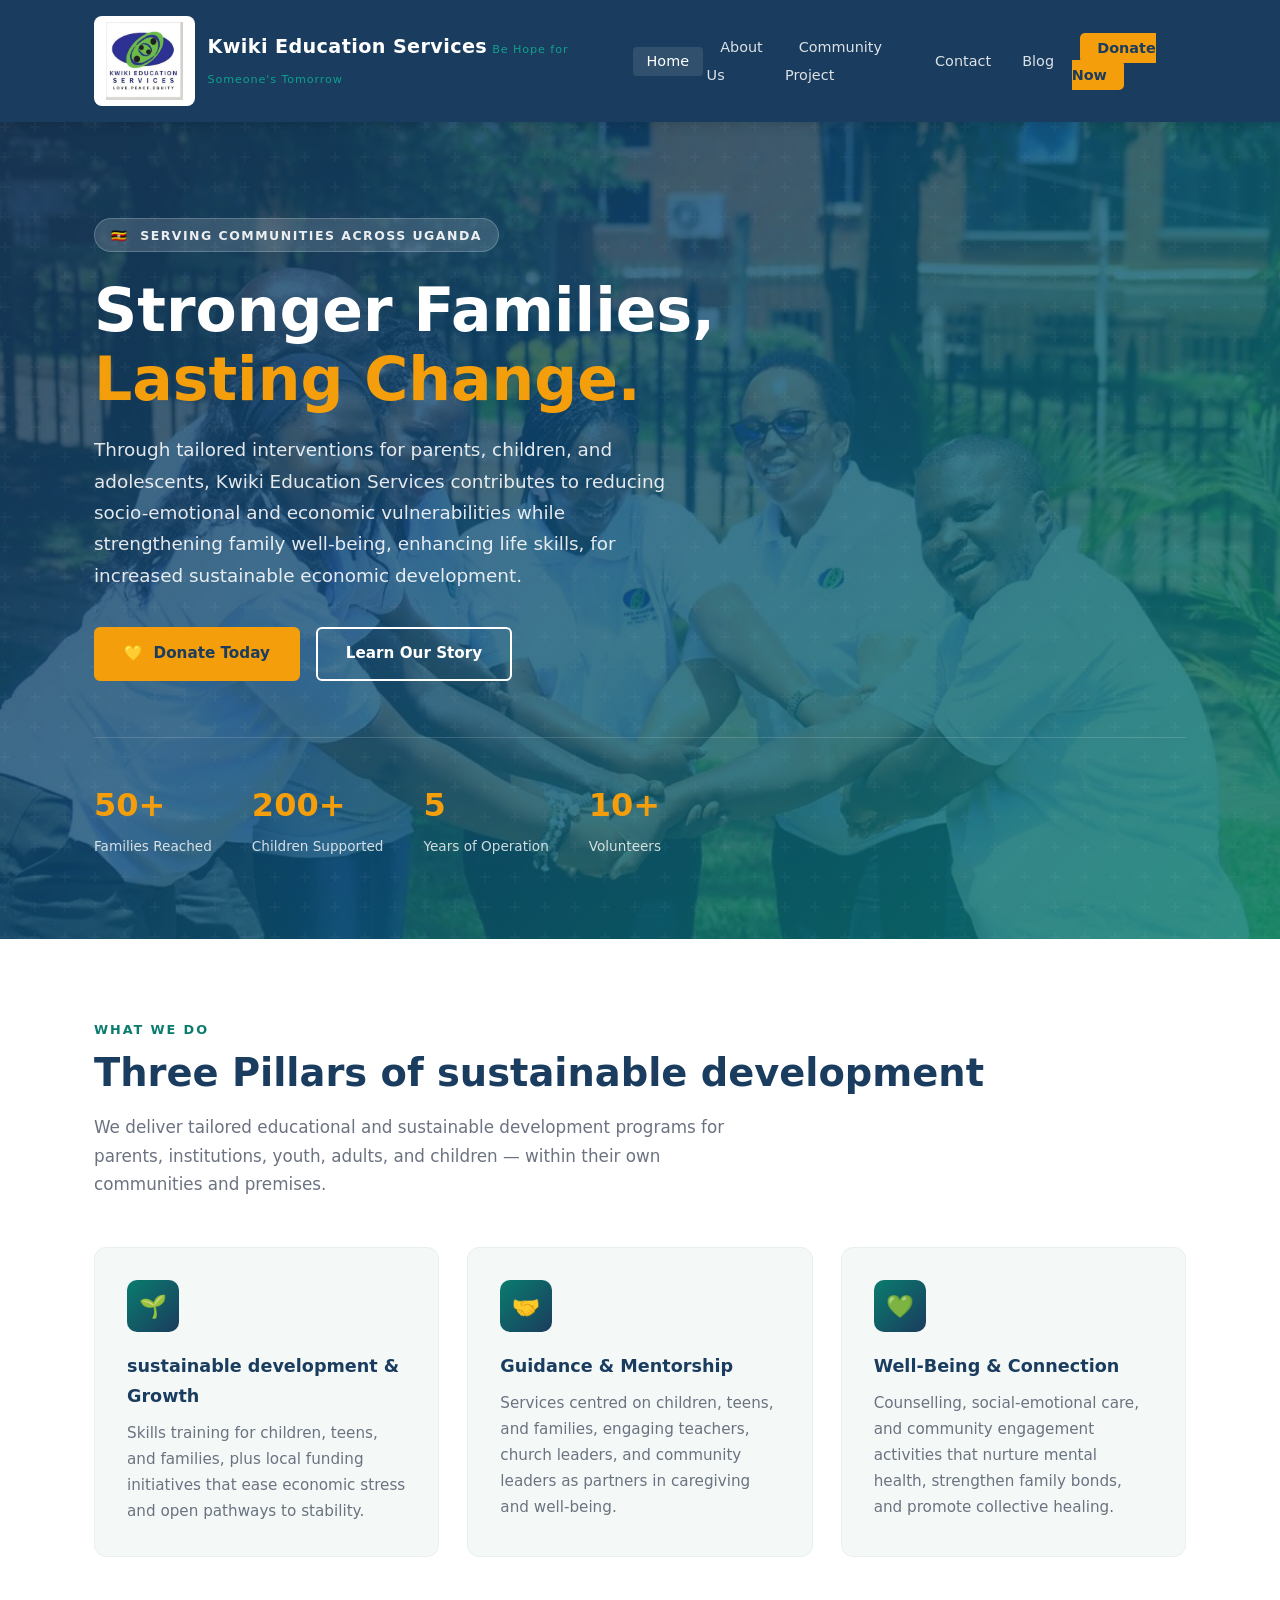
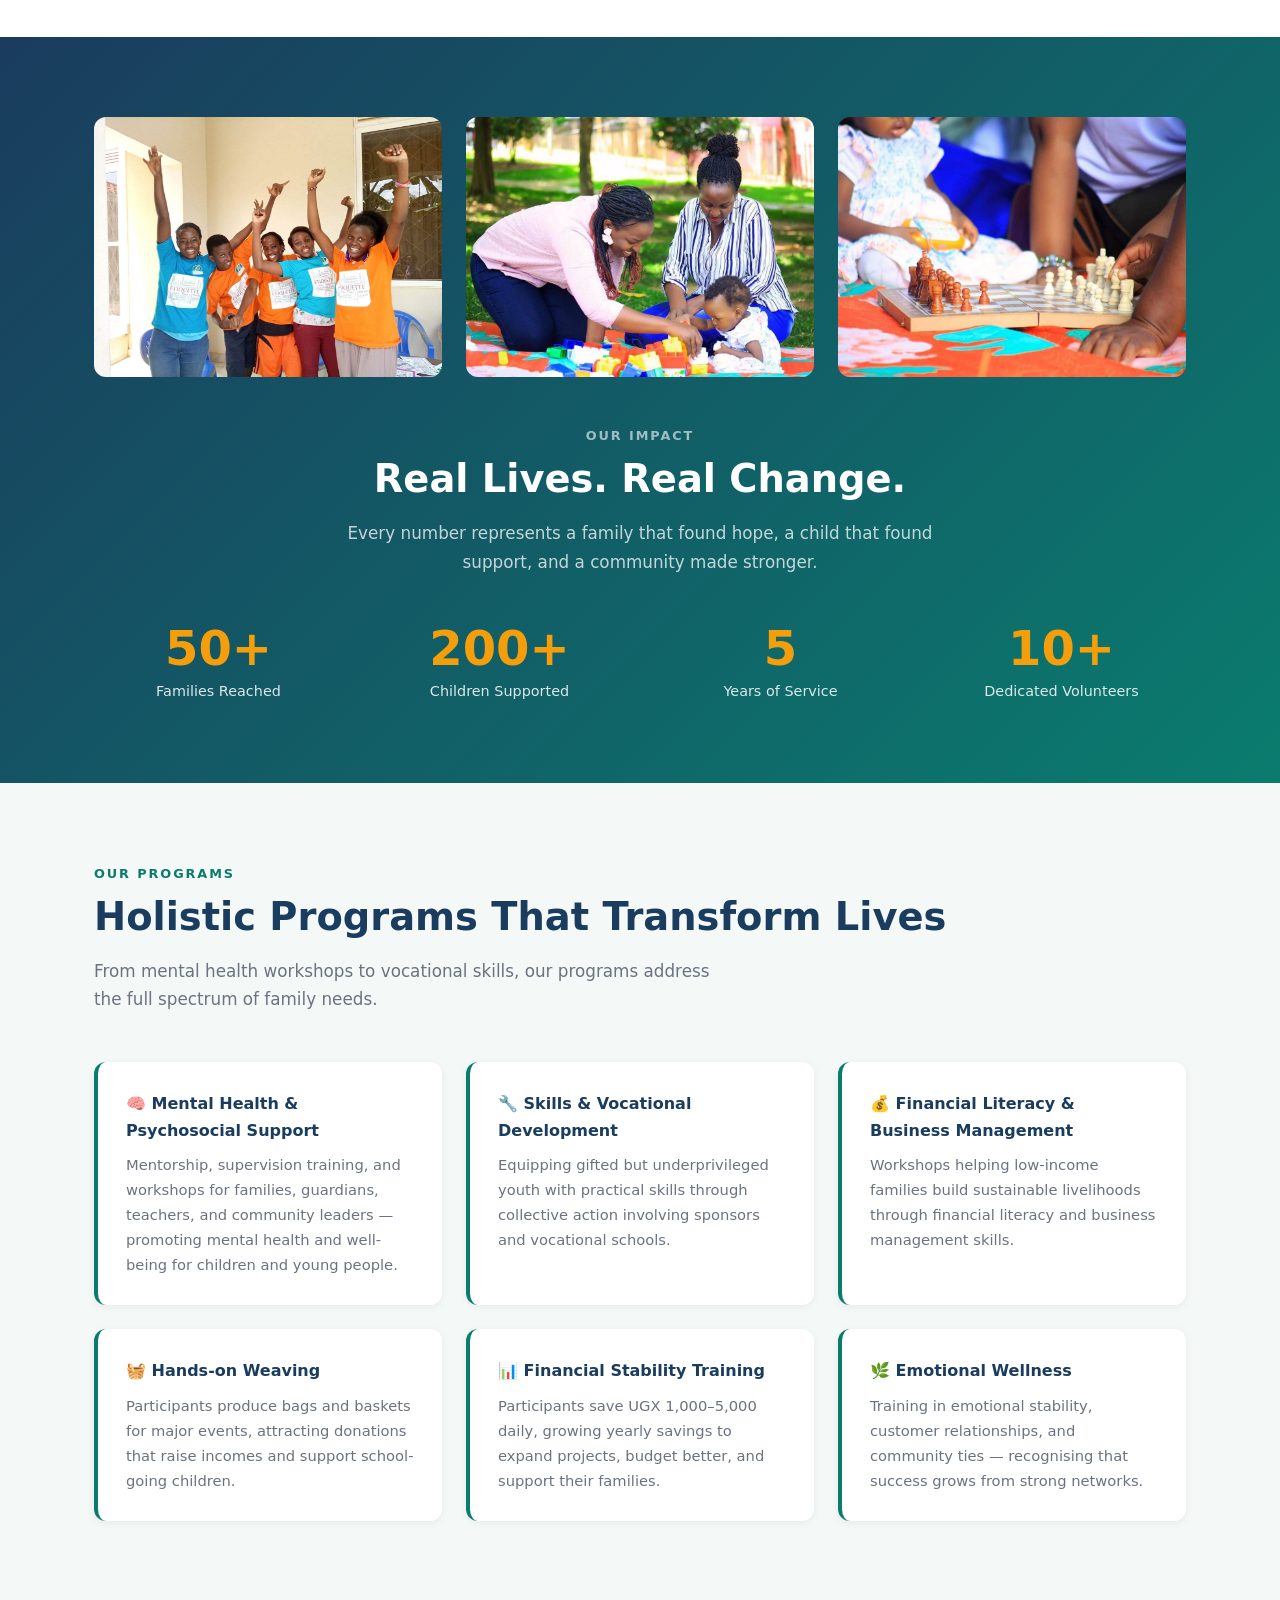
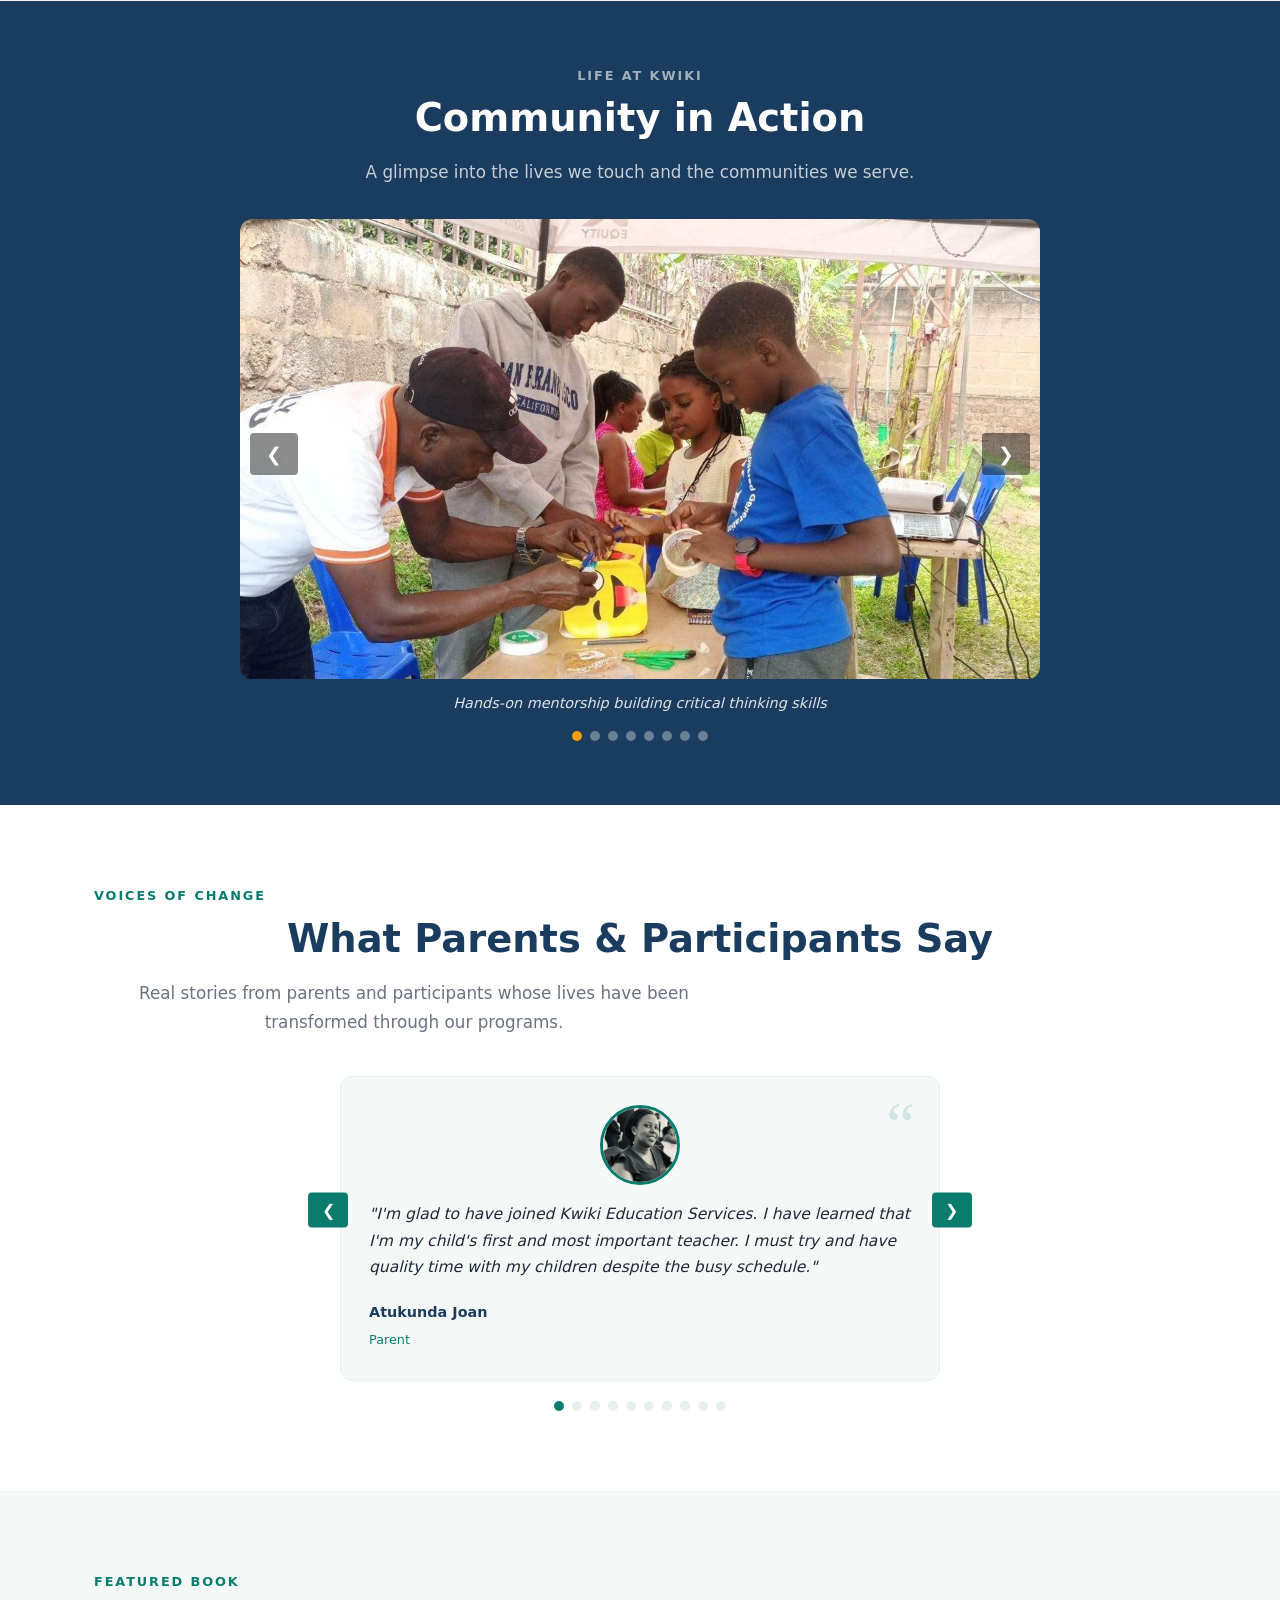
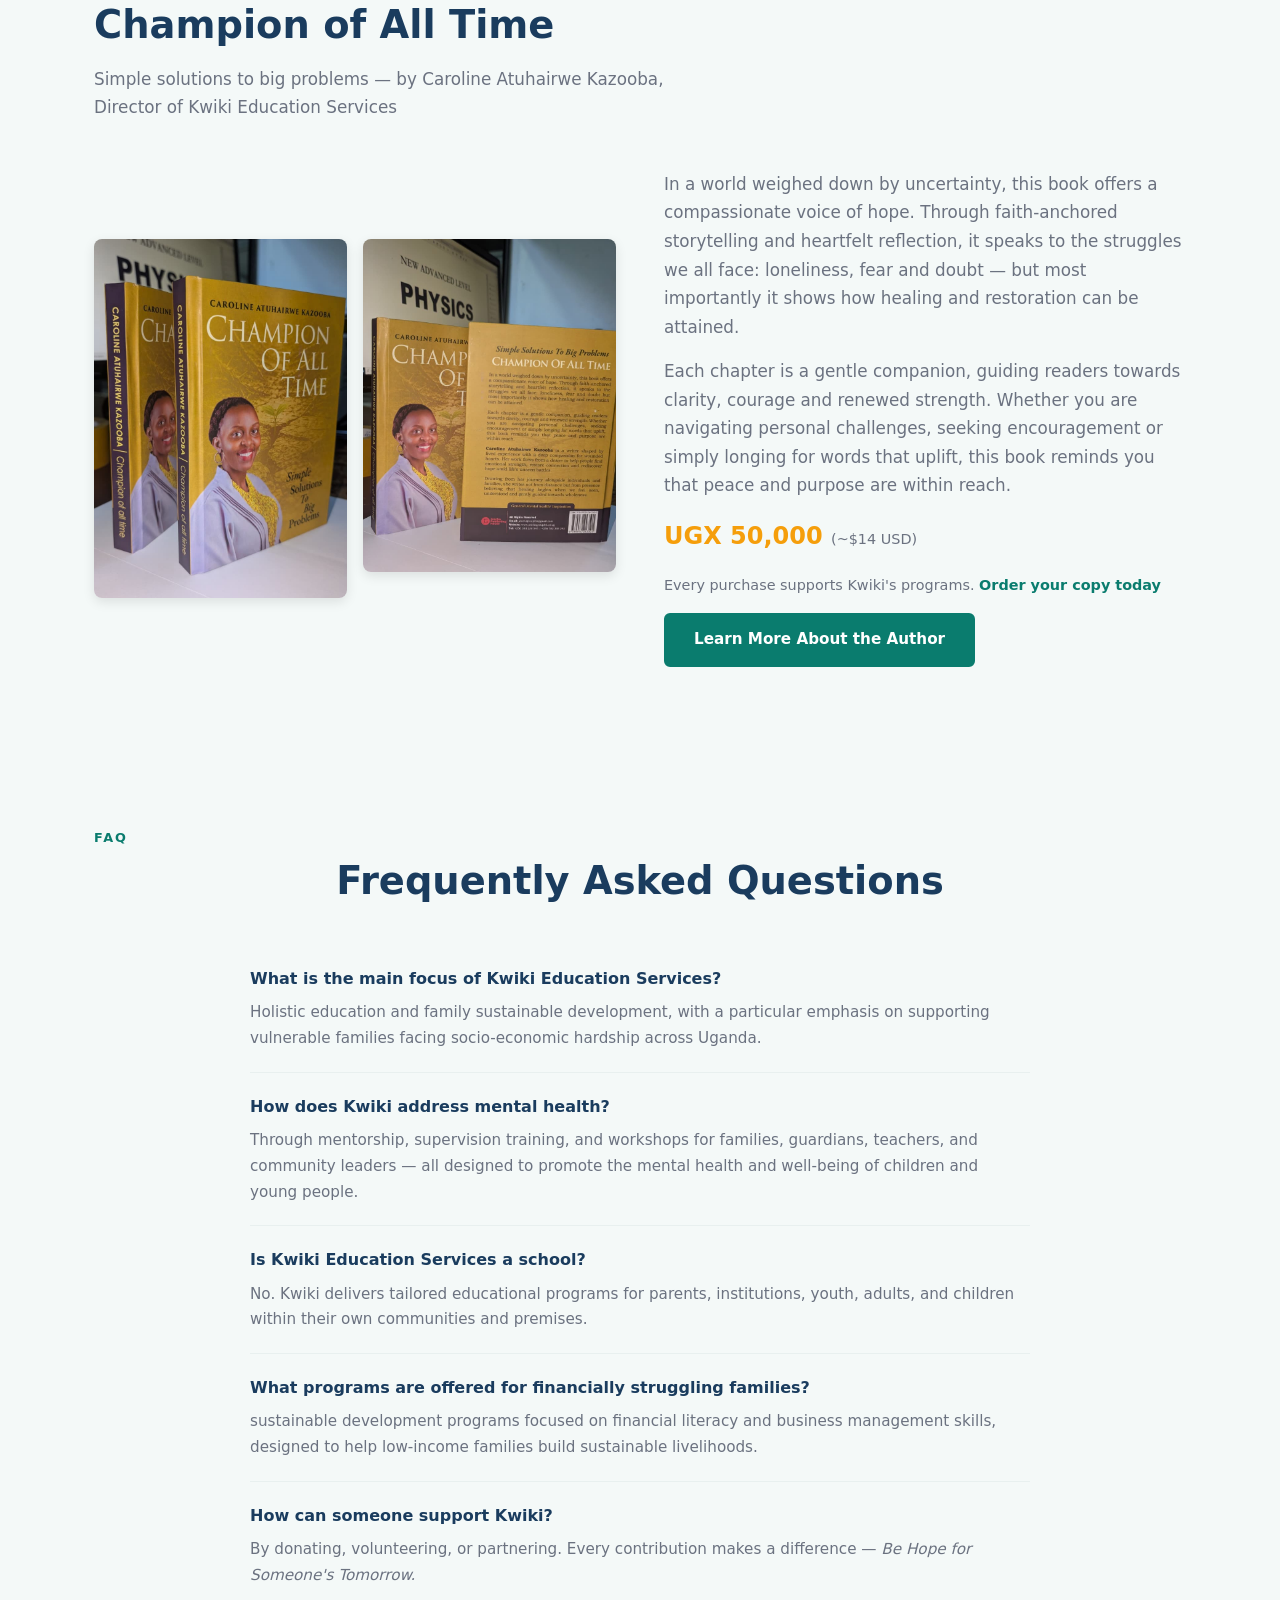
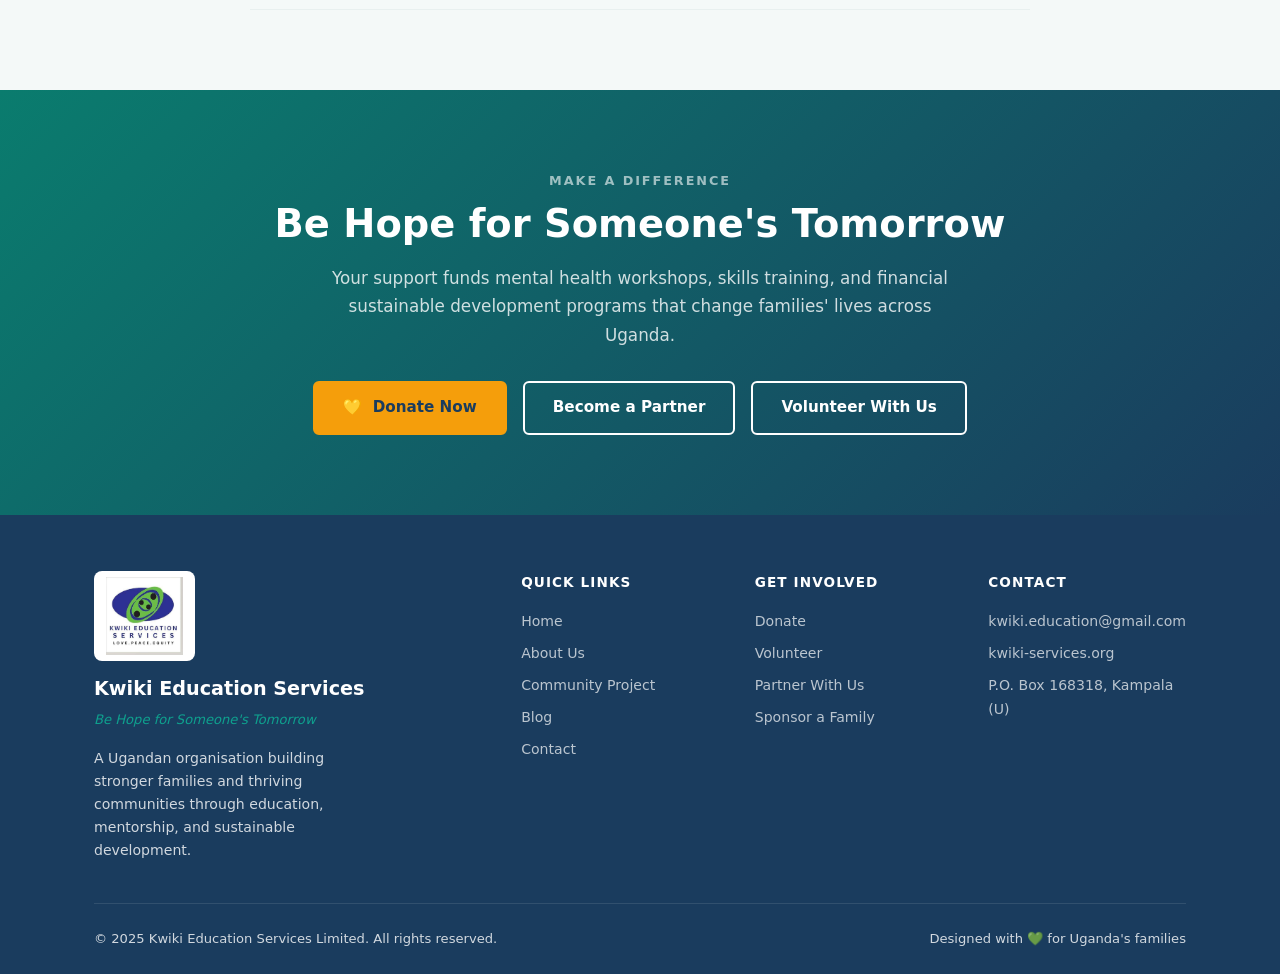
==== commit a7ddf129: "Add Blog link to nav and footer on all pages, restore CNAME for kwiki-services.org" ====
--- a/index.html
+++ b/index.html
@@ -8,7 +8,7 @@
 <meta name="twitter:card" content="summary" />
 <meta name="twitter:title" content="Kwiki Education Services | Stronger Families. Thriving Communities." />
 <meta name="twitter:description" content="Kwiki Education Services promotes programmatic approaches that focus on family mental health, skills training and socio-emotional and economic development in Uganda." />
-<meta name="twitter:image" content="https://albert-mugarura.github.io/kwiki-education-website/logo1.jpeg" /><script type="application/ld+json">{"@context":"https://schema.org","@type":"Organization","name":"Kwiki Education Services","url":"https://www.kwiki-services.org","logo":"https://albert-mugarura.github.io/kwiki-education-website/logo1.jpeg","description":"Strengthening families and communities in Uganda through mental health support, skills training, and financial literacy programs.","email":"kwiki.education@gmail.com","slogan":"Be Hope for Someone's Tomorrow","location":{"@type":"Place","address":{"@type":"PostalAddress","addressCountry":"UG"}}}</script><link rel="sitemap" type="application/xml" title="Sitemap" href="https://albert-mugarura.github.io/kwiki-education-website/sitemap.xml" /><meta name="google-site-verification" content="gQPcC-sMOjtCrTeVlQA0C2nT-HC-cgrkzg6JUpscUYk" /></head> <body> <nav class="navbar"> <div class="container"> <a href="index.html" class="nav-brand"> <img src="logo1.jpeg" alt="Kwiki Education Services" class="nav-logo" fetchpriority="high" /> <div> <span class="org-name">Kwiki Education Services</span> <span class="org-slogan">Be Hope for Someone's Tomorrow</span> </div> </a> <button class="nav-toggle" aria-label="Toggle menu" onclick="document.querySelector('.nav-links').classList.toggle('open')"> <span></span><span></span><span></span> </button> <ul class="nav-links"> <li><a href="index.html" class="active">Home</a></li> <li><a href="about.html">About Us</a></li> <li><a href="kampala.html">Community Project</a></li> <li><a href="contact.html">Contact</a></li> <li><a href="donations.html" class="btn-donate">Donate Now</a></li> </ul> </div> </nav> <section class="hero"> <div class="container"> <div class="hero-badge">🇺🇬 &nbsp;Serving Communities Across Uganda</div> <h1>Stronger Families,<br /><span>Lasting Change.</span></h1> <p>Through tailored interventions for parents, children, and adolescents, Kwiki Education Services contributes to reducing socio-emotional and economic vulnerabilities while strengthening family well-being, enhancing life skills, for increased sustainable economic development.</p> <div class="hero-cta"> <a href="donations.html" class="btn btn-primary">💛 &nbsp;Donate Today</a> <a href="about.html" class="btn btn-secondary">Learn Our Story</a> </div> <div class="hero-stats"> <div class="hero-stat"><strong>50+</strong><span>Families Reached</span></div> <div class="hero-stat"><strong>200+</strong><span>Children Supported</span></div> <div class="hero-stat"><strong>5</strong><span>Years of Operation</span></div> <div class="hero-stat"><strong>10+</strong><span>Volunteers</span></div> </div> </div> </section> <section class="services"> <div class="container"> <p class="section-label">What We Do</p> <h2 class="section-title">Three Pillars of sustainable development</h2> <p class="section-subtitle">We deliver tailored educational and sustainable development programs for parents, institutions, youth, adults, and children — within their own communities and premises.</p> <div class="services-grid"> <div class="service-card"> <div class="service-icon">🌱</div> <h3>sustainable development &amp; Growth</h3> <p>Skills training for children, teens, and families, plus local funding initiatives that ease economic stress and open pathways to stability.</p> </div> <div class="service-card"> <div class="service-icon">🤝</div> <h3>Guidance &amp; Mentorship</h3> <p>Services centred on children, teens, and families, engaging teachers, church leaders, and community leaders as partners in caregiving and well-being.</p> </div> <div class="service-card"> <div class="service-icon">💚</div> <h3>Well-Being &amp; Connection</h3> <p>Counselling, social-emotional care, and community engagement activities that nurture mental health, strengthen family bonds, and promote collective healing.</p> </div> </div> </div> </section> <section class="impact"> <div class="container"> <div style="display:grid; grid-template-columns:1fr 1fr 1fr; gap:1.5rem; margin-bottom:3rem;"> <img loading="lazy" src="kids.jpeg" alt="Children raising hands in class" style="width:100%; height:260px; object-fit:cover; border-radius:12px;" /> <img loading="lazy" src="baby.jpeg" alt="Nurturing family care" style="width:100%; height:260px; object-fit:cover; border-radius:12px;" /> <img loading="lazy" src="chess.jpeg" alt="Family bonding activities" style="width:100%; height:260px; object-fit:cover; border-radius:12px;" /> </div> <div class="text-center"> <p class="section-label" style="color: rgba(255,255,255,0.6);">Our Impact</p> <h2 class="section-title" style="color: var(--white);">Real Lives. Real Change.</h2> <p class="section-subtitle" style="color: rgba(255,255,255,0.75); margin: 0 auto;">Every number represents a family that found hope, a child that found support, and a community made stronger.</p> <div class="impact-grid"> <div class="impact-item"><strong>50+</strong><p>Families Reached</p></div> <div class="impact-item"><strong>200+</strong><p>Children Supported</p></div> <div class="impact-item"><strong>5</strong><p>Years of Service</p></div> <div class="impact-item"><strong>10+</strong><p>Dedicated Volunteers</p></div> </div> </div> </div> </section> <section class="programs"> <div class="container"> <p class="section-label">Our Programs</p> <h2 class="section-title">Holistic Programs That Transform Lives</h2> <p class="section-subtitle">From mental health workshops to vocational skills, our programs address the full spectrum of family needs.</p> <div class="programs-grid"> <div class="program-card"> <h3>🧠 Mental Health &amp; Psychosocial Support</h3> <p>Mentorship, supervision training, and workshops for families, guardians, teachers, and community leaders — promoting mental health and well-being for children and young people.</p> </div> <div class="program-card"> <h3>🔧 Skills &amp; Vocational Development</h3> <p>Equipping gifted but underprivileged youth with practical skills through collective action involving sponsors and vocational schools.</p> </div> <div class="program-card"> <h3>💰 Financial Literacy &amp; Business Management</h3> <p>Workshops helping low-income families build sustainable livelihoods through financial literacy and business management skills.</p> </div> <div class="program-card"> <h3>🧺 Hands-on Weaving</h3> <p>Participants produce bags and baskets for major events, attracting donations that raise incomes and support school-going children.</p> </div> <div class="program-card"> <h3>📊 Financial Stability Training</h3> <p>Participants save UGX 1,000–5,000 daily, growing yearly savings to expand projects, budget better, and support their families.</p> </div> <div class="program-card"> <h3>🌿 Emotional Wellness</h3> <p>Training in emotional stability, customer relationships, and community ties — recognising that success grows from strong networks.</p> </div> </div> </div> </section> <section style="background: var(--navy); padding: 4rem 0;"> <div class="container text-center"> <p class="section-label" style="color: rgba(255,255,255,0.6);">Life at Kwiki</p> <h2 class="section-title" style="color: var(--white);">Community in Action</h2> <p class="section-subtitle" style="color: rgba(255,255,255,0.75); margin: 0 auto 2rem;">A glimpse into the lives we touch and the communities we serve.</p> <div class="slideshow"> <div class="slides"> <div class="slide active"> <img loading="lazy" src="solving.jpeg" alt="Kwiki staff teaching problem solving" /> <p class="slide-caption">Hands-on mentorship building critical thinking skills</p> </div> <div class="slide"> <img loading="lazy" src="equator.jpeg" alt="Children at the equator in Kasese" /> <p class="slide-caption">Educational tours broadening young minds across Uganda</p> </div> <div class="slide"> <img loading="lazy" src="commA3.jpeg" alt="Community in action" /> <p class="slide-caption">Building stronger communities together across Uganda</p> </div> <div class="slide"> <img loading="lazy" src="commA4.jpeg" alt="Community gathering" /> <p class="slide-caption">Families coming together — the heart of what we do</p> </div> <div class="slide"> <img loading="lazy" src="wellness.jpeg" alt="Emotional wellness training" /> <p class="slide-caption">Emotional wellness training equipping participants daily</p> </div> <div class="slide"> <img loading="lazy" src="basketwaive.jpeg" alt="Hands-on weaving in progress" /> <p class="slide-caption">Hands-on weaving — building skills and sustainable income</p> </div> <div class="slide"> <img loading="lazy" src="commA5.jpeg" alt="Community activity" /> <p class="slide-caption">Strengthening community bonds across Uganda</p> </div> <div class="slide"> <img loading="lazy" src="commA6.jpeg" alt="Community activity" /> <p class="slide-caption">Communities growing together through shared purpose</p> </div> </div> <button class="slide-btn prev" onclick="moveSlide(-1)">&#10094;</button> <button class="slide-btn next" onclick="moveSlide(1)">&#10095;</button> <div class="slide-dots"> <span class="dot active" onclick="goToSlide(0)"></span> <span class="dot" onclick="goToSlide(1)"></span> <span class="dot" onclick="goToSlide(2)"></span> <span class="dot" onclick="goToSlide(3)"></span> <span class="dot" onclick="goToSlide(4)"></span> <span class="dot" onclick="goToSlide(5)"></span> <span class="dot" onclick="goToSlide(6)"></span> <span class="dot" onclick="goToSlide(7)"></span> </div> </div> </div> </section> <section class="testimonials"> <div class="container"> <p class="section-label">Voices of Change</p> <h2 class="section-title text-center">What Parents &amp; Participants Say</h2> <p class="section-subtitle text-center">Real stories from parents and participants whose lives have been transformed through our programs.</p> <div class="testimonial-slideshow"> <div class="testimonial-slides"> <div class="testimonial-slide active"> <div class="testimonial-card"> <img loading="lazy" src="atukundajoan.jpeg" alt="Atukunda Joan" class="testimonial-photo" /> <p>"I'm glad to have joined Kwiki Education Services. I have learned that I'm my child's first and most important teacher. I must try and have quality time with my children despite the busy schedule."</p> <div class="testimonial-author"><strong>Atukunda Joan</strong><span>Parent</span></div> </div> </div> <div class="testimonial-slide"> <div class="testimonial-card"> <img loading="lazy" src="grace2.jpeg" alt="Grace" class="testimonial-photo" /> <p>"I learned to be patient and listen to my children."</p> <div class="testimonial-author"><strong>Grace</strong><span>Parent</span></div> </div> </div> <div class="testimonial-slide"> <div class="testimonial-card"> <img loading="lazy" src="esezaphoebe.jpeg" alt="Eseza Pheobe" class="testimonial-photo" /> <p>"My biggest takeaway so far is understanding each child individually, dealing with each based on their uniqueness. And this is helping in our relationship."</p> <div class="testimonial-author"><strong>Eseza Pheobe</strong><span>Parent</span></div> </div> </div> <div class="testimonial-slide"> <div class="testimonial-card"> <img loading="lazy" src="sanyu.jpeg" alt="Sanyu" class="testimonial-photo" /> <p>"I learnt how to tactfully answer complicated questions asked by children. I learnt not to compare siblings since each is gifted differently. I have also learned to spend more time and play with my children."</p> <div class="testimonial-author"><strong>Sanyu</strong><span>Parent</span></div> </div> </div> <div class="testimonial-slide"> <div class="testimonial-card"> <img loading="lazy" src="jacklinebirungi.jpeg" alt="Jacklin Birungi" class="testimonial-photo" /> <p>"I have learned a lot. Every content is very educative and applicable for me."</p> <div class="testimonial-author"><strong>Jacklin Birungi</strong><span>Parent</span></div> </div> </div> <div class="testimonial-slide"> <div class="testimonial-card"> <img loading="lazy" src="jude.jpeg" alt="Jude" class="testimonial-photo" /> <p>"Parenting is not automatic, but it is a constructive journey guided by parents that children have to go through as they achieve different developmental milestones. In this process all parties must be in position to learn from each other to make it a successful one."</p> <div class="testimonial-author"><strong>Jude</strong><span>Parent</span></div> </div> </div> <div class="testimonial-slide"> <div class="testimonial-card"> <img loading="lazy" src="pheoberwa.jpeg" alt="Pheobe Rwamwenge" class="testimonial-photo" /> <p>"Learning the art of basket weaving at Kwiki has been life-changing. The skills I gained have helped me earn a steady income and provide for my family in ways I never thought possible."</p> <div class="testimonial-author"><strong>Pheobe Rwamwenge</strong><span>Program Participant</span></div> </div> </div> <div class="testimonial-slide"> <div class="testimonial-card"> <img loading="lazy" src="amos.jpeg" alt="Amos Bainomugisha" class="testimonial-photo" /> <p>"Through Kwiki's training I discovered discipline, focus and the power of community. Working together with fellow participants has taught me that we achieve more when we support each other."</p> <div class="testimonial-author"><strong>Amos Bainomugisha</strong><span>Program Participant</span></div> </div> </div> <div class="testimonial-slide"> <div class="testimonial-card"> <img loading="lazy" src="milly1.jpeg" alt="Milly Kinsumbya" class="testimonial-photo" /> <p>"The savings culture I built at Kwiki transformed my household. I now plan, save and invest with confidence — my children's future is more secure because of what I learned here."</p> <div class="testimonial-author"><strong>Milly Kinsumbya</strong><span>Program Participant</span></div> </div> </div> <div class="testimonial-slide"> <div class="testimonial-card"> <img loading="lazy" src="albert.jpeg" alt="Eng. Albert" class="testimonial-photo" /> <p>"The technical and professional skills training at Kwiki opened my eyes to what our communities are truly capable of. When families are equipped with the right tools and knowledge, they don't just survive — they build, they lead, and they inspire the next generation."</p> <div class="testimonial-author"><strong>Eng. Albert</strong><span>Program Participant</span></div> </div> </div> </div> <button class="t-btn t-prev" onclick="moveTestimonial(-1)">&#10094;</button> <button class="t-btn t-next" onclick="moveTestimonial(1)">&#10095;</button> <div class="t-dots"> <span class="t-dot active" onclick="goToTestimonial(0)"></span> <span class="t-dot" onclick="goToTestimonial(1)"></span> <span class="t-dot" onclick="goToTestimonial(2)"></span> <span class="t-dot" onclick="goToTestimonial(3)"></span> <span class="t-dot" onclick="goToTestimonial(4)"></span> <span class="t-dot" onclick="goToTestimonial(5)"></span> <span class="t-dot" onclick="goToTestimonial(6)"></span> <span class="t-dot" onclick="goToTestimonial(7)"></span> <span class="t-dot" onclick="goToTestimonial(8)"></span> <span class="t-dot" onclick="goToTestimonial(9)"></span> </div> </div> </div> </section> <section style="background: var(--off-white); padding: 5rem 0;"> <div class="container"> <p class="section-label">Featured Book</p> <h2 class="section-title">Champion of All Time</h2> <p class="section-subtitle">Simple solutions to big problems — by Caroline Atuhairwe Kazooba, Director of Kwiki Education Services</p> <div class="book-featured-grid"> <div class="book-covers-grid"> <img src="book1.jpeg" alt="Champion of All Time - Front" style="width:100%; border-radius:8px; box-shadow:0 4px 12px rgba(0,0,0,0.1);" /> <img src="book2.jpeg" alt="Champion of All Time - Back" style="width:100%; border-radius:8px; box-shadow:0 4px 12px rgba(0,0,0,0.1);" /> </div> <div> <p style="font-size:1.05rem; color:var(--gray); margin-bottom:1rem;">In a world weighed down by uncertainty, this book offers a compassionate voice of hope. Through faith-anchored storytelling and heartfelt reflection, it speaks to the struggles we all face: loneliness, fear and doubt — but most importantly it shows how healing and restoration can be attained.</p> <p style="font-size:1.05rem; color:var(--gray); margin-bottom:1rem;">Each chapter is a gentle companion, guiding readers towards clarity, courage and renewed strength. Whether you are navigating personal challenges, seeking encouragement or simply longing for words that uplift, this book reminds you that peace and purpose are within reach.</p> <p style="font-size:1.5rem; font-weight:900; color:var(--accent); margin-bottom:1rem;">UGX 50,000 <span style="font-size:0.9rem; font-weight:400; color:var(--gray);">(~$14 USD)</span></p> <p style="font-size:0.9rem; color:var(--gray); margin-bottom:1rem;">Every purchase supports Kwiki's programs. <a href="donations.html#payment-details" style="color:var(--teal); font-weight:600;">Order your copy today</a></p> <a href="about.html" class="btn btn-teal">Learn More About the Author</a> </div> </div> </div> </section> <section class="faq" style="background: var(--off-white);"> <div class="container"> <p class="section-label">FAQ</p> <h2 class="section-title text-center">Frequently Asked Questions</h2> <div class="faq-list"> <div class="faq-item"> <p class="faq-question">What is the main focus of Kwiki Education Services?</p> <p class="faq-answer">Holistic education and family sustainable development, with a particular emphasis on supporting vulnerable families facing socio-economic hardship across Uganda.</p> </div> <div class="faq-item"> <p class="faq-question">How does Kwiki address mental health?</p> <p class="faq-answer">Through mentorship, supervision training, and workshops for families, guardians, teachers, and community leaders — all designed to promote the mental health and well-being of children and young people.</p> </div> <div class="faq-item"> <p class="faq-question">Is Kwiki Education Services a school?</p> <p class="faq-answer">No. Kwiki delivers tailored educational programs for parents, institutions, youth, adults, and children within their own communities and premises.</p> </div> <div class="faq-item"> <p class="faq-question">What programs are offered for financially struggling families?</p> <p class="faq-answer">sustainable development programs focused on financial literacy and business management skills, designed to help low-income families build sustainable livelihoods.</p> </div> <div class="faq-item"> <p class="faq-question">How can someone support Kwiki?</p> <p class="faq-answer">By donating, volunteering, or partnering. Every contribution makes a difference — <em>Be Hope for Someone's Tomorrow.</em></p> </div> </div> </div> </section> <section class="donate-cta"> <div class="container"> <p class="section-label" style="color: rgba(255,255,255,0.6);">Make a Difference</p> <h2 class="section-title">Be Hope for Someone's Tomorrow</h2> <p class="section-subtitle">Your support funds mental health workshops, skills training, and financial sustainable development programs that change families' lives across Uganda.</p> <div class="donate-options"> <a href="donations.html" class="btn btn-primary">💛 &nbsp;Donate Now</a> <a href="contact.html" class="btn btn-secondary">Become a Partner</a> <a href="contact.html" class="btn btn-secondary">Volunteer With Us</a> </div> </div> </section> <footer class="footer"> <div class="container"> <div class="footer-grid"> <div class="footer-brand"> <img loading="lazy" src="logo1.jpeg" alt="Kwiki Education Services" class="footer-logo" /> <p class="org-name">Kwiki Education Services</p> <p class="slogan">Be Hope for Someone's Tomorrow</p> <p>A Ugandan organisation building stronger families and thriving communities through education, mentorship, and sustainable development.</p> </div> <div class="footer-col"> <h4>Quick Links</h4> <a href="index.html">Home</a> <a href="about.html">About Us</a> <a href="kampala.html">Community Project</a> <a href="contact.html">Contact</a> </div> <div class="footer-col"> <h4>Get Involved</h4> <a href="donations.html">Donate</a> <a href="contact.html">Volunteer</a> <a href="contact.html">Partner With Us</a> <a href="contact.html">Sponsor a Family</a> </div> <div class="footer-col"> <h4>Contact</h4> <a href="mailto:kwiki.education@gmail.com">kwiki.education@gmail.com</a> <a href="https://www.kwiki-services.org" target="_blank">kwiki-services.org</a> <a href="#">P.O. Box 168318, Kampala (U)</a> </div> </div> <div class="footer-bottom"> <span>© 2025 Kwiki Education Services Limited. All rights reserved.</span> <span>Designed with 💚 for Uganda's families</span> </div> </div> </footer> <script>// Hero slideshow
+<meta name="twitter:image" content="https://albert-mugarura.github.io/kwiki-education-website/logo1.jpeg" /><script type="application/ld+json">{"@context":"https://schema.org","@type":"Organization","name":"Kwiki Education Services","url":"https://www.kwiki-services.org","logo":"https://albert-mugarura.github.io/kwiki-education-website/logo1.jpeg","description":"Strengthening families and communities in Uganda through mental health support, skills training, and financial literacy programs.","email":"kwiki.education@gmail.com","slogan":"Be Hope for Someone's Tomorrow","location":{"@type":"Place","address":{"@type":"PostalAddress","addressCountry":"UG"}}}</script><link rel="sitemap" type="application/xml" title="Sitemap" href="https://albert-mugarura.github.io/kwiki-education-website/sitemap.xml" /><meta name="google-site-verification" content="gQPcC-sMOjtCrTeVlQA0C2nT-HC-cgrkzg6JUpscUYk" /></head> <body> <nav class="navbar"> <div class="container"> <a href="index.html" class="nav-brand"> <img src="logo1.jpeg" alt="Kwiki Education Services" class="nav-logo" fetchpriority="high" /> <div> <span class="org-name">Kwiki Education Services</span> <span class="org-slogan">Be Hope for Someone's Tomorrow</span> </div> </a> <button class="nav-toggle" aria-label="Toggle menu" onclick="document.querySelector('.nav-links').classList.toggle('open')"> <span></span><span></span><span></span> </button> <ul class="nav-links"> <li><a href="index.html" class="active">Home</a></li> <li><a href="about.html">About Us</a></li> <li><a href="kampala.html">Community Project</a></li> <li><a href="contact.html">Contact</a></li> <li><a href="articles.html">Blog</a></li> <li><a href="donations.html" class="btn-donate">Donate Now</a></li> </ul> </div> </nav> <section class="hero"> <div class="container"> <div class="hero-badge">🇺🇬 &nbsp;Serving Communities Across Uganda</div> <h1>Stronger Families,<br /><span>Lasting Change.</span></h1> <p>Through tailored interventions for parents, children, and adolescents, Kwiki Education Services contributes to reducing socio-emotional and economic vulnerabilities while strengthening family well-being, enhancing life skills, for increased sustainable economic development.</p> <div class="hero-cta"> <a href="donations.html" class="btn btn-primary">💛 &nbsp;Donate Today</a> <a href="about.html" class="btn btn-secondary">Learn Our Story</a> </div> <div class="hero-stats"> <div class="hero-stat"><strong>50+</strong><span>Families Reached</span></div> <div class="hero-stat"><strong>200+</strong><span>Children Supported</span></div> <div class="hero-stat"><strong>5</strong><span>Years of Operation</span></div> <div class="hero-stat"><strong>10+</strong><span>Volunteers</span></div> </div> </div> </section> <section class="services"> <div class="container"> <p class="section-label">What We Do</p> <h2 class="section-title">Three Pillars of sustainable development</h2> <p class="section-subtitle">We deliver tailored educational and sustainable development programs for parents, institutions, youth, adults, and children — within their own communities and premises.</p> <div class="services-grid"> <div class="service-card"> <div class="service-icon">🌱</div> <h3>sustainable development &amp; Growth</h3> <p>Skills training for children, teens, and families, plus local funding initiatives that ease economic stress and open pathways to stability.</p> </div> <div class="service-card"> <div class="service-icon">🤝</div> <h3>Guidance &amp; Mentorship</h3> <p>Services centred on children, teens, and families, engaging teachers, church leaders, and community leaders as partners in caregiving and well-being.</p> </div> <div class="service-card"> <div class="service-icon">💚</div> <h3>Well-Being &amp; Connection</h3> <p>Counselling, social-emotional care, and community engagement activities that nurture mental health, strengthen family bonds, and promote collective healing.</p> </div> </div> </div> </section> <section class="impact"> <div class="container"> <div style="display:grid; grid-template-columns:1fr 1fr 1fr; gap:1.5rem; margin-bottom:3rem;"> <img loading="lazy" src="kids.jpeg" alt="Children raising hands in class" style="width:100%; height:260px; object-fit:cover; border-radius:12px;" /> <img loading="lazy" src="baby.jpeg" alt="Nurturing family care" style="width:100%; height:260px; object-fit:cover; border-radius:12px;" /> <img loading="lazy" src="chess.jpeg" alt="Family bonding activities" style="width:100%; height:260px; object-fit:cover; border-radius:12px;" /> </div> <div class="text-center"> <p class="section-label" style="color: rgba(255,255,255,0.6);">Our Impact</p> <h2 class="section-title" style="color: var(--white);">Real Lives. Real Change.</h2> <p class="section-subtitle" style="color: rgba(255,255,255,0.75); margin: 0 auto;">Every number represents a family that found hope, a child that found support, and a community made stronger.</p> <div class="impact-grid"> <div class="impact-item"><strong>50+</strong><p>Families Reached</p></div> <div class="impact-item"><strong>200+</strong><p>Children Supported</p></div> <div class="impact-item"><strong>5</strong><p>Years of Service</p></div> <div class="impact-item"><strong>10+</strong><p>Dedicated Volunteers</p></div> </div> </div> </div> </section> <section class="programs"> <div class="container"> <p class="section-label">Our Programs</p> <h2 class="section-title">Holistic Programs That Transform Lives</h2> <p class="section-subtitle">From mental health workshops to vocational skills, our programs address the full spectrum of family needs.</p> <div class="programs-grid"> <div class="program-card"> <h3>🧠 Mental Health &amp; Psychosocial Support</h3> <p>Mentorship, supervision training, and workshops for families, guardians, teachers, and community leaders — promoting mental health and well-being for children and young people.</p> </div> <div class="program-card"> <h3>🔧 Skills &amp; Vocational Development</h3> <p>Equipping gifted but underprivileged youth with practical skills through collective action involving sponsors and vocational schools.</p> </div> <div class="program-card"> <h3>💰 Financial Literacy &amp; Business Management</h3> <p>Workshops helping low-income families build sustainable livelihoods through financial literacy and business management skills.</p> </div> <div class="program-card"> <h3>🧺 Hands-on Weaving</h3> <p>Participants produce bags and baskets for major events, attracting donations that raise incomes and support school-going children.</p> </div> <div class="program-card"> <h3>📊 Financial Stability Training</h3> <p>Participants save UGX 1,000–5,000 daily, growing yearly savings to expand projects, budget better, and support their families.</p> </div> <div class="program-card"> <h3>🌿 Emotional Wellness</h3> <p>Training in emotional stability, customer relationships, and community ties — recognising that success grows from strong networks.</p> </div> </div> </div> </section> <section style="background: var(--navy); padding: 4rem 0;"> <div class="container text-center"> <p class="section-label" style="color: rgba(255,255,255,0.6);">Life at Kwiki</p> <h2 class="section-title" style="color: var(--white);">Community in Action</h2> <p class="section-subtitle" style="color: rgba(255,255,255,0.75); margin: 0 auto 2rem;">A glimpse into the lives we touch and the communities we serve.</p> <div class="slideshow"> <div class="slides"> <div class="slide active"> <img loading="lazy" src="solving.jpeg" alt="Kwiki staff teaching problem solving" /> <p class="slide-caption">Hands-on mentorship building critical thinking skills</p> </div> <div class="slide"> <img loading="lazy" src="equator.jpeg" alt="Children at the equator in Kasese" /> <p class="slide-caption">Educational tours broadening young minds across Uganda</p> </div> <div class="slide"> <img loading="lazy" src="commA3.jpeg" alt="Community in action" /> <p class="slide-caption">Building stronger communities together across Uganda</p> </div> <div class="slide"> <img loading="lazy" src="commA4.jpeg" alt="Community gathering" /> <p class="slide-caption">Families coming together — the heart of what we do</p> </div> <div class="slide"> <img loading="lazy" src="wellness.jpeg" alt="Emotional wellness training" /> <p class="slide-caption">Emotional wellness training equipping participants daily</p> </div> <div class="slide"> <img loading="lazy" src="basketwaive.jpeg" alt="Hands-on weaving in progress" /> <p class="slide-caption">Hands-on weaving — building skills and sustainable income</p> </div> <div class="slide"> <img loading="lazy" src="commA5.jpeg" alt="Community activity" /> <p class="slide-caption">Strengthening community bonds across Uganda</p> </div> <div class="slide"> <img loading="lazy" src="commA6.jpeg" alt="Community activity" /> <p class="slide-caption">Communities growing together through shared purpose</p> </div> </div> <button class="slide-btn prev" onclick="moveSlide(-1)">&#10094;</button> <button class="slide-btn next" onclick="moveSlide(1)">&#10095;</button> <div class="slide-dots"> <span class="dot active" onclick="goToSlide(0)"></span> <span class="dot" onclick="goToSlide(1)"></span> <span class="dot" onclick="goToSlide(2)"></span> <span class="dot" onclick="goToSlide(3)"></span> <span class="dot" onclick="goToSlide(4)"></span> <span class="dot" onclick="goToSlide(5)"></span> <span class="dot" onclick="goToSlide(6)"></span> <span class="dot" onclick="goToSlide(7)"></span> </div> </div> </div> </section> <section class="testimonials"> <div class="container"> <p class="section-label">Voices of Change</p> <h2 class="section-title text-center">What Parents &amp; Participants Say</h2> <p class="section-subtitle text-center">Real stories from parents and participants whose lives have been transformed through our programs.</p> <div class="testimonial-slideshow"> <div class="testimonial-slides"> <div class="testimonial-slide active"> <div class="testimonial-card"> <img loading="lazy" src="atukundajoan.jpeg" alt="Atukunda Joan" class="testimonial-photo" /> <p>"I'm glad to have joined Kwiki Education Services. I have learned that I'm my child's first and most important teacher. I must try and have quality time with my children despite the busy schedule."</p> <div class="testimonial-author"><strong>Atukunda Joan</strong><span>Parent</span></div> </div> </div> <div class="testimonial-slide"> <div class="testimonial-card"> <img loading="lazy" src="grace2.jpeg" alt="Grace" class="testimonial-photo" /> <p>"I learned to be patient and listen to my children."</p> <div class="testimonial-author"><strong>Grace</strong><span>Parent</span></div> </div> </div> <div class="testimonial-slide"> <div class="testimonial-card"> <img loading="lazy" src="esezaphoebe.jpeg" alt="Eseza Pheobe" class="testimonial-photo" /> <p>"My biggest takeaway so far is understanding each child individually, dealing with each based on their uniqueness. And this is helping in our relationship."</p> <div class="testimonial-author"><strong>Eseza Pheobe</strong><span>Parent</span></div> </div> </div> <div class="testimonial-slide"> <div class="testimonial-card"> <img loading="lazy" src="sanyu.jpeg" alt="Sanyu" class="testimonial-photo" /> <p>"I learnt how to tactfully answer complicated questions asked by children. I learnt not to compare siblings since each is gifted differently. I have also learned to spend more time and play with my children."</p> <div class="testimonial-author"><strong>Sanyu</strong><span>Parent</span></div> </div> </div> <div class="testimonial-slide"> <div class="testimonial-card"> <img loading="lazy" src="jacklinebirungi.jpeg" alt="Jacklin Birungi" class="testimonial-photo" /> <p>"I have learned a lot. Every content is very educative and applicable for me."</p> <div class="testimonial-author"><strong>Jacklin Birungi</strong><span>Parent</span></div> </div> </div> <div class="testimonial-slide"> <div class="testimonial-card"> <img loading="lazy" src="jude.jpeg" alt="Jude" class="testimonial-photo" /> <p>"Parenting is not automatic, but it is a constructive journey guided by parents that children have to go through as they achieve different developmental milestones. In this process all parties must be in position to learn from each other to make it a successful one."</p> <div class="testimonial-author"><strong>Jude</strong><span>Parent</span></div> </div> </div> <div class="testimonial-slide"> <div class="testimonial-card"> <img loading="lazy" src="pheoberwa.jpeg" alt="Pheobe Rwamwenge" class="testimonial-photo" /> <p>"Learning the art of basket weaving at Kwiki has been life-changing. The skills I gained have helped me earn a steady income and provide for my family in ways I never thought possible."</p> <div class="testimonial-author"><strong>Pheobe Rwamwenge</strong><span>Program Participant</span></div> </div> </div> <div class="testimonial-slide"> <div class="testimonial-card"> <img loading="lazy" src="amos.jpeg" alt="Amos Bainomugisha" class="testimonial-photo" /> <p>"Through Kwiki's training I discovered discipline, focus and the power of community. Working together with fellow participants has taught me that we achieve more when we support each other."</p> <div class="testimonial-author"><strong>Amos Bainomugisha</strong><span>Program Participant</span></div> </div> </div> <div class="testimonial-slide"> <div class="testimonial-card"> <img loading="lazy" src="milly1.jpeg" alt="Milly Kinsumbya" class="testimonial-photo" /> <p>"The savings culture I built at Kwiki transformed my household. I now plan, save and invest with confidence — my children's future is more secure because of what I learned here."</p> <div class="testimonial-author"><strong>Milly Kinsumbya</strong><span>Program Participant</span></div> </div> </div> <div class="testimonial-slide"> <div class="testimonial-card"> <img loading="lazy" src="albert.jpeg" alt="Eng. Albert" class="testimonial-photo" /> <p>"The technical and professional skills training at Kwiki opened my eyes to what our communities are truly capable of. When families are equipped with the right tools and knowledge, they don't just survive — they build, they lead, and they inspire the next generation."</p> <div class="testimonial-author"><strong>Eng. Albert</strong><span>Program Participant</span></div> </div> </div> </div> <button class="t-btn t-prev" onclick="moveTestimonial(-1)">&#10094;</button> <button class="t-btn t-next" onclick="moveTestimonial(1)">&#10095;</button> <div class="t-dots"> <span class="t-dot active" onclick="goToTestimonial(0)"></span> <span class="t-dot" onclick="goToTestimonial(1)"></span> <span class="t-dot" onclick="goToTestimonial(2)"></span> <span class="t-dot" onclick="goToTestimonial(3)"></span> <span class="t-dot" onclick="goToTestimonial(4)"></span> <span class="t-dot" onclick="goToTestimonial(5)"></span> <span class="t-dot" onclick="goToTestimonial(6)"></span> <span class="t-dot" onclick="goToTestimonial(7)"></span> <span class="t-dot" onclick="goToTestimonial(8)"></span> <span class="t-dot" onclick="goToTestimonial(9)"></span> </div> </div> </div> </section> <section style="background: var(--off-white); padding: 5rem 0;"> <div class="container"> <p class="section-label">Featured Book</p> <h2 class="section-title">Champion of All Time</h2> <p class="section-subtitle">Simple solutions to big problems — by Caroline Atuhairwe Kazooba, Director of Kwiki Education Services</p> <div class="book-featured-grid"> <div class="book-covers-grid"> <img src="book1.jpeg" alt="Champion of All Time - Front" style="width:100%; border-radius:8px; box-shadow:0 4px 12px rgba(0,0,0,0.1);" /> <img src="book2.jpeg" alt="Champion of All Time - Back" style="width:100%; border-radius:8px; box-shadow:0 4px 12px rgba(0,0,0,0.1);" /> </div> <div> <p style="font-size:1.05rem; color:var(--gray); margin-bottom:1rem;">In a world weighed down by uncertainty, this book offers a compassionate voice of hope. Through faith-anchored storytelling and heartfelt reflection, it speaks to the struggles we all face: loneliness, fear and doubt — but most importantly it shows how healing and restoration can be attained.</p> <p style="font-size:1.05rem; color:var(--gray); margin-bottom:1rem;">Each chapter is a gentle companion, guiding readers towards clarity, courage and renewed strength. Whether you are navigating personal challenges, seeking encouragement or simply longing for words that uplift, this book reminds you that peace and purpose are within reach.</p> <p style="font-size:1.5rem; font-weight:900; color:var(--accent); margin-bottom:1rem;">UGX 50,000 <span style="font-size:0.9rem; font-weight:400; color:var(--gray);">(~$14 USD)</span></p> <p style="font-size:0.9rem; color:var(--gray); margin-bottom:1rem;">Every purchase supports Kwiki's programs. <a href="donations.html#payment-details" style="color:var(--teal); font-weight:600;">Order your copy today</a></p> <a href="about.html" class="btn btn-teal">Learn More About the Author</a> </div> </div> </div> </section> <section class="faq" style="background: var(--off-white);"> <div class="container"> <p class="section-label">FAQ</p> <h2 class="section-title text-center">Frequently Asked Questions</h2> <div class="faq-list"> <div class="faq-item"> <p class="faq-question">What is the main focus of Kwiki Education Services?</p> <p class="faq-answer">Holistic education and family sustainable development, with a particular emphasis on supporting vulnerable families facing socio-economic hardship across Uganda.</p> </div> <div class="faq-item"> <p class="faq-question">How does Kwiki address mental health?</p> <p class="faq-answer">Through mentorship, supervision training, and workshops for families, guardians, teachers, and community leaders — all designed to promote the mental health and well-being of children and young people.</p> </div> <div class="faq-item"> <p class="faq-question">Is Kwiki Education Services a school?</p> <p class="faq-answer">No. Kwiki delivers tailored educational programs for parents, institutions, youth, adults, and children within their own communities and premises.</p> </div> <div class="faq-item"> <p class="faq-question">What programs are offered for financially struggling families?</p> <p class="faq-answer">sustainable development programs focused on financial literacy and business management skills, designed to help low-income families build sustainable livelihoods.</p> </div> <div class="faq-item"> <p class="faq-question">How can someone support Kwiki?</p> <p class="faq-answer">By donating, volunteering, or partnering. Every contribution makes a difference — <em>Be Hope for Someone's Tomorrow.</em></p> </div> </div> </div> </section> <section class="donate-cta"> <div class="container"> <p class="section-label" style="color: rgba(255,255,255,0.6);">Make a Difference</p> <h2 class="section-title">Be Hope for Someone's Tomorrow</h2> <p class="section-subtitle">Your support funds mental health workshops, skills training, and financial sustainable development programs that change families' lives across Uganda.</p> <div class="donate-options"> <a href="donations.html" class="btn btn-primary">💛 &nbsp;Donate Now</a> <a href="contact.html" class="btn btn-secondary">Become a Partner</a> <a href="contact.html" class="btn btn-secondary">Volunteer With Us</a> </div> </div> </section> <footer class="footer"> <div class="container"> <div class="footer-grid"> <div class="footer-brand"> <img loading="lazy" src="logo1.jpeg" alt="Kwiki Education Services" class="footer-logo" /> <p class="org-name">Kwiki Education Services</p> <p class="slogan">Be Hope for Someone's Tomorrow</p> <p>A Ugandan organisation building stronger families and thriving communities through education, mentorship, and sustainable development.</p> </div> <div class="footer-col"> <h4>Quick Links</h4> <a href="index.html">Home</a> <a href="about.html">About Us</a> <a href="kampala.html">Community Project</a> <a href="articles.html">Blog</a> <a href="contact.html">Contact</a> </div> <div class="footer-col"> <h4>Get Involved</h4> <a href="donations.html">Donate</a> <a href="contact.html">Volunteer</a> <a href="contact.html">Partner With Us</a> <a href="contact.html">Sponsor a Family</a> </div> <div class="footer-col"> <h4>Contact</h4> <a href="mailto:kwiki.education@gmail.com">kwiki.education@gmail.com</a> <a href="https://www.kwiki-services.org" target="_blank">kwiki-services.org</a> <a href="#">P.O. Box 168318, Kampala (U)</a> </div> </div> <div class="footer-bottom"> <span>© 2025 Kwiki Education Services Limited. All rights reserved.</span> <span>Designed with 💚 for Uganda's families</span> </div> </div> </footer> <script>// Hero slideshow
 let current = 0;
 const slides = document.querySelectorAll('.slide');
 const dots = document.querySelectorAll('.dot');
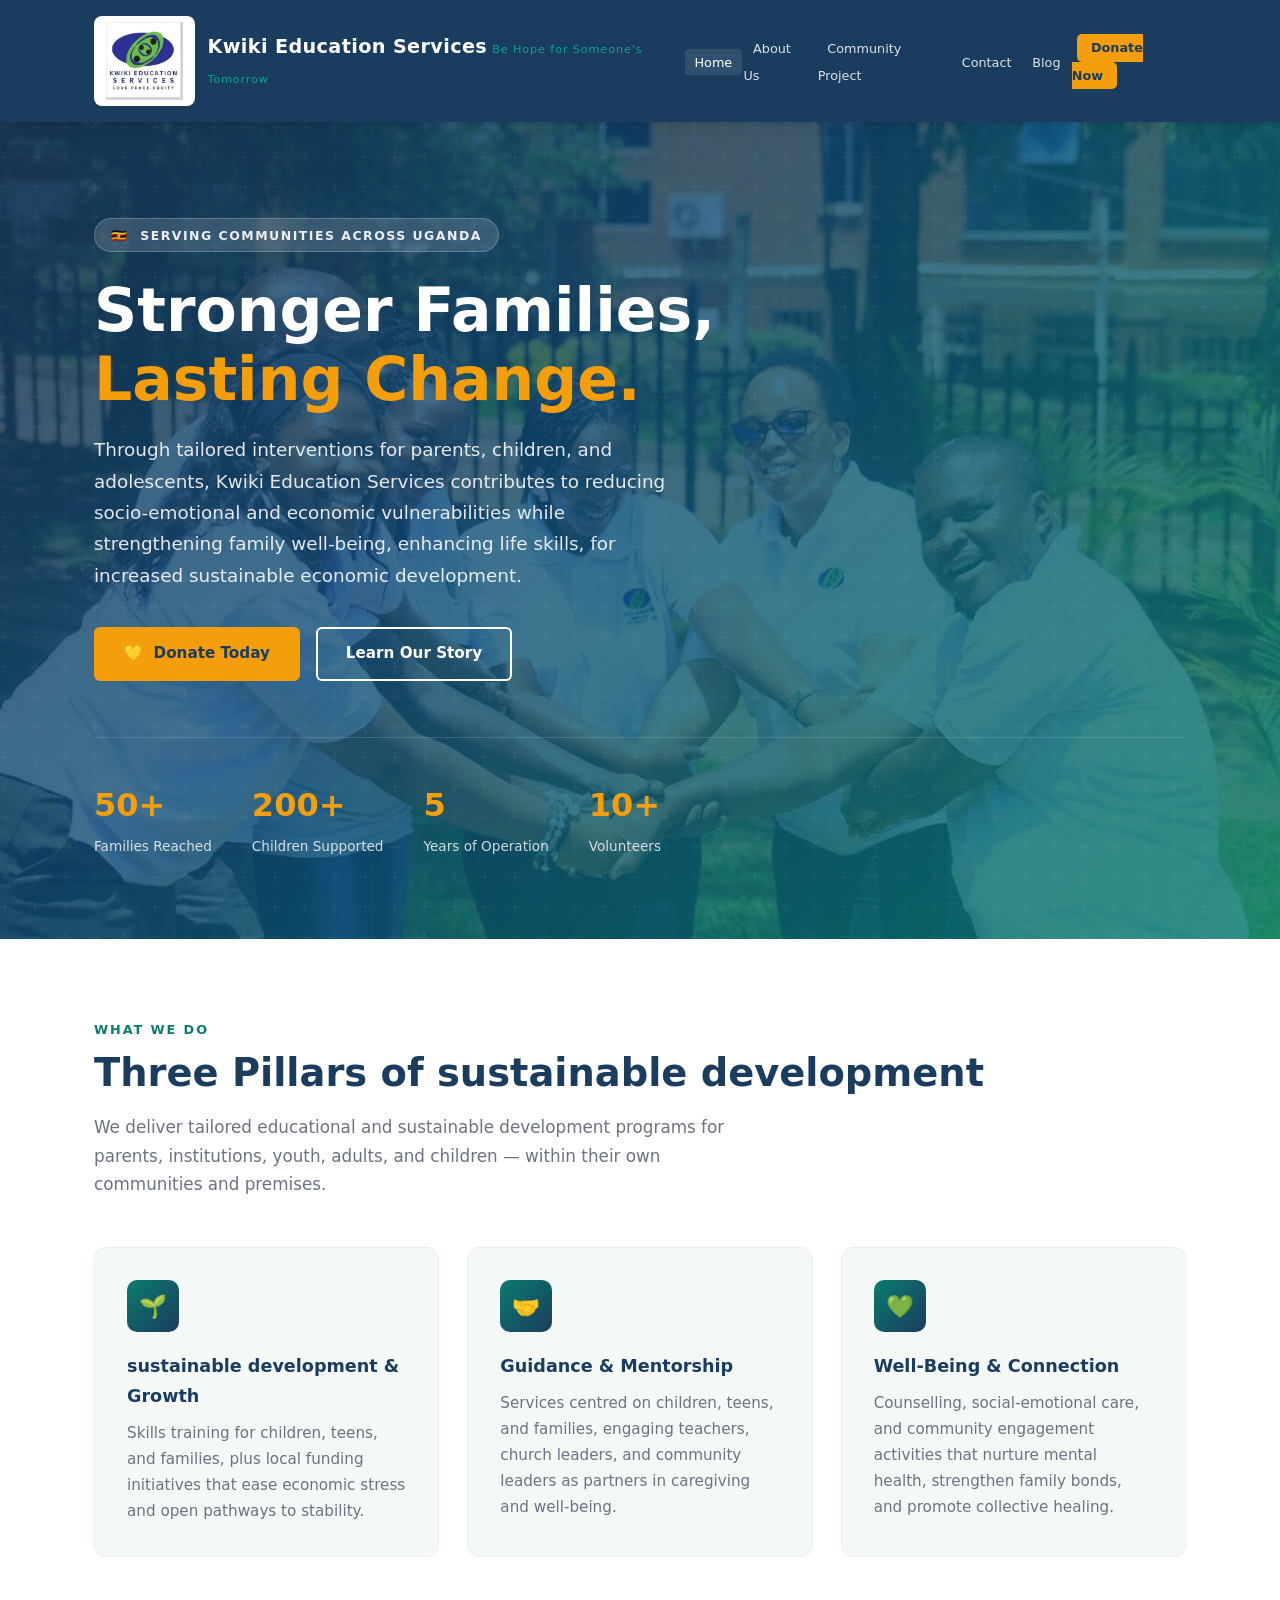
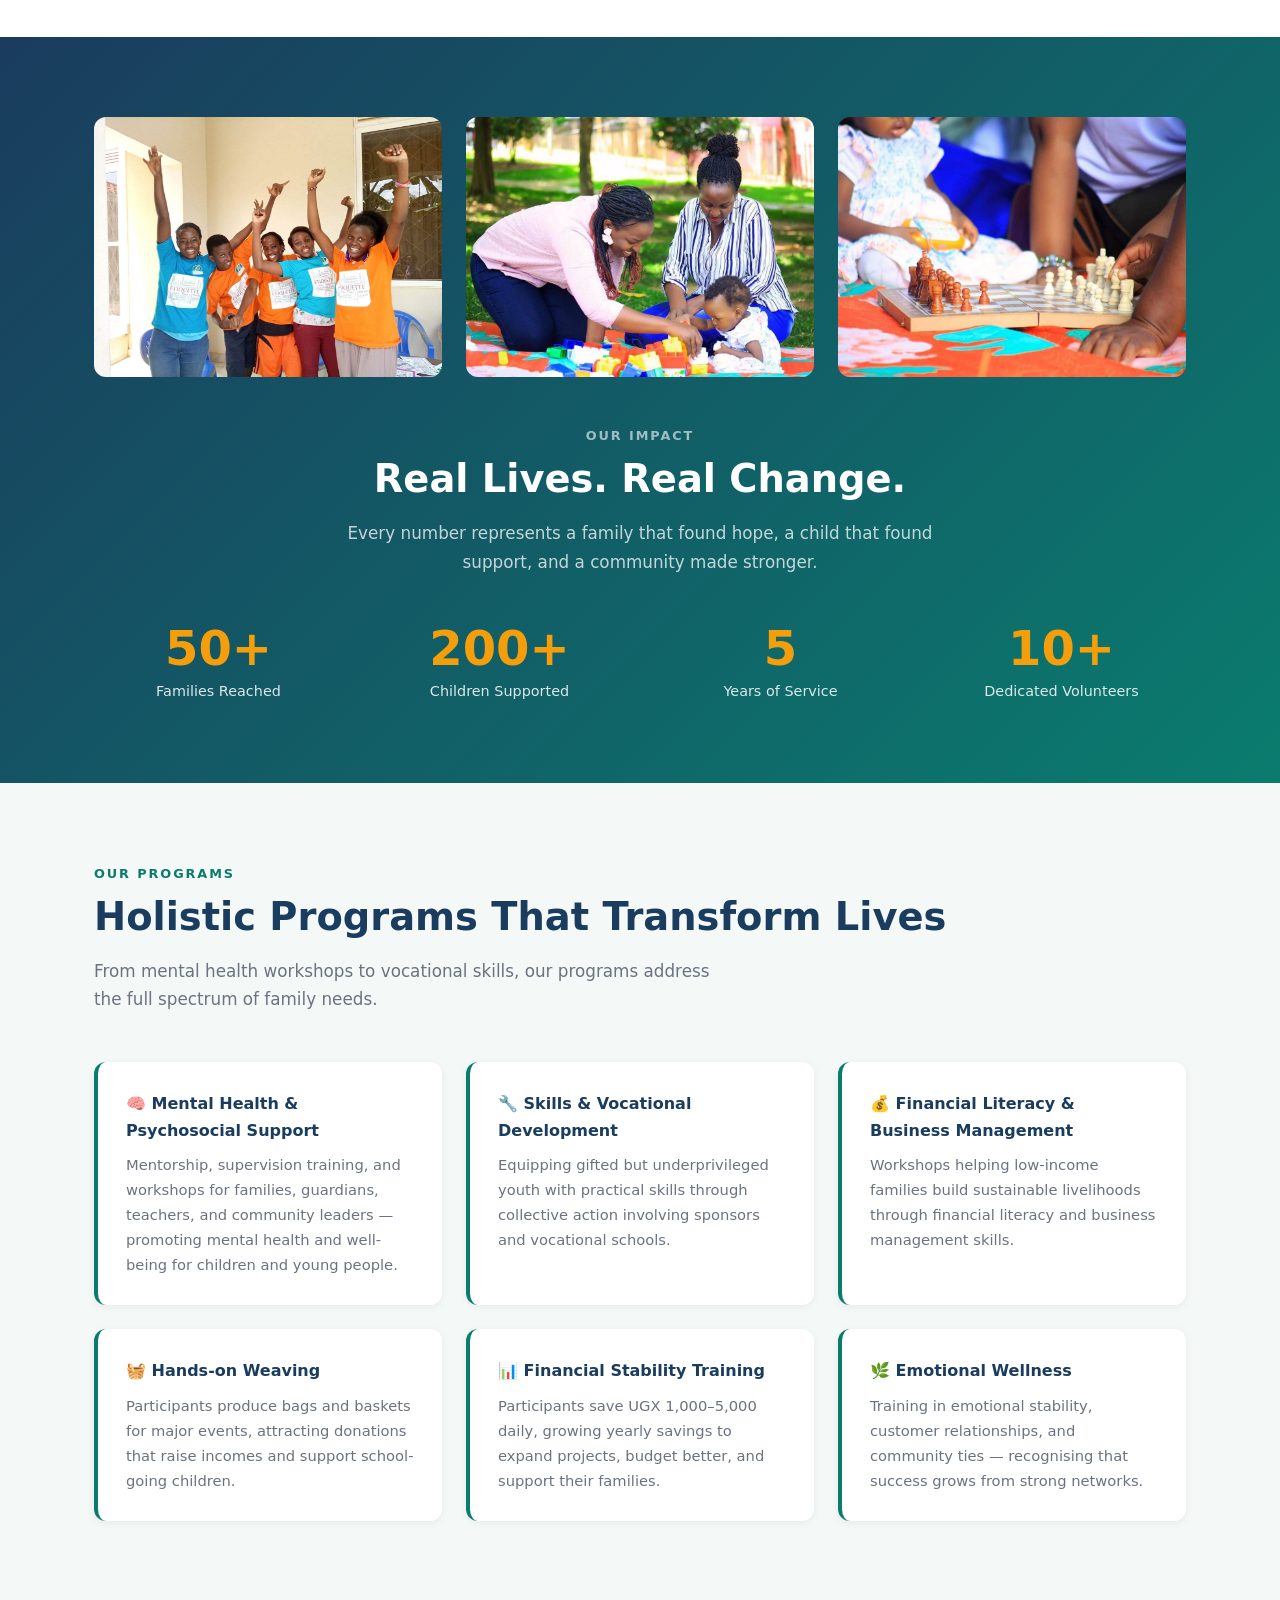
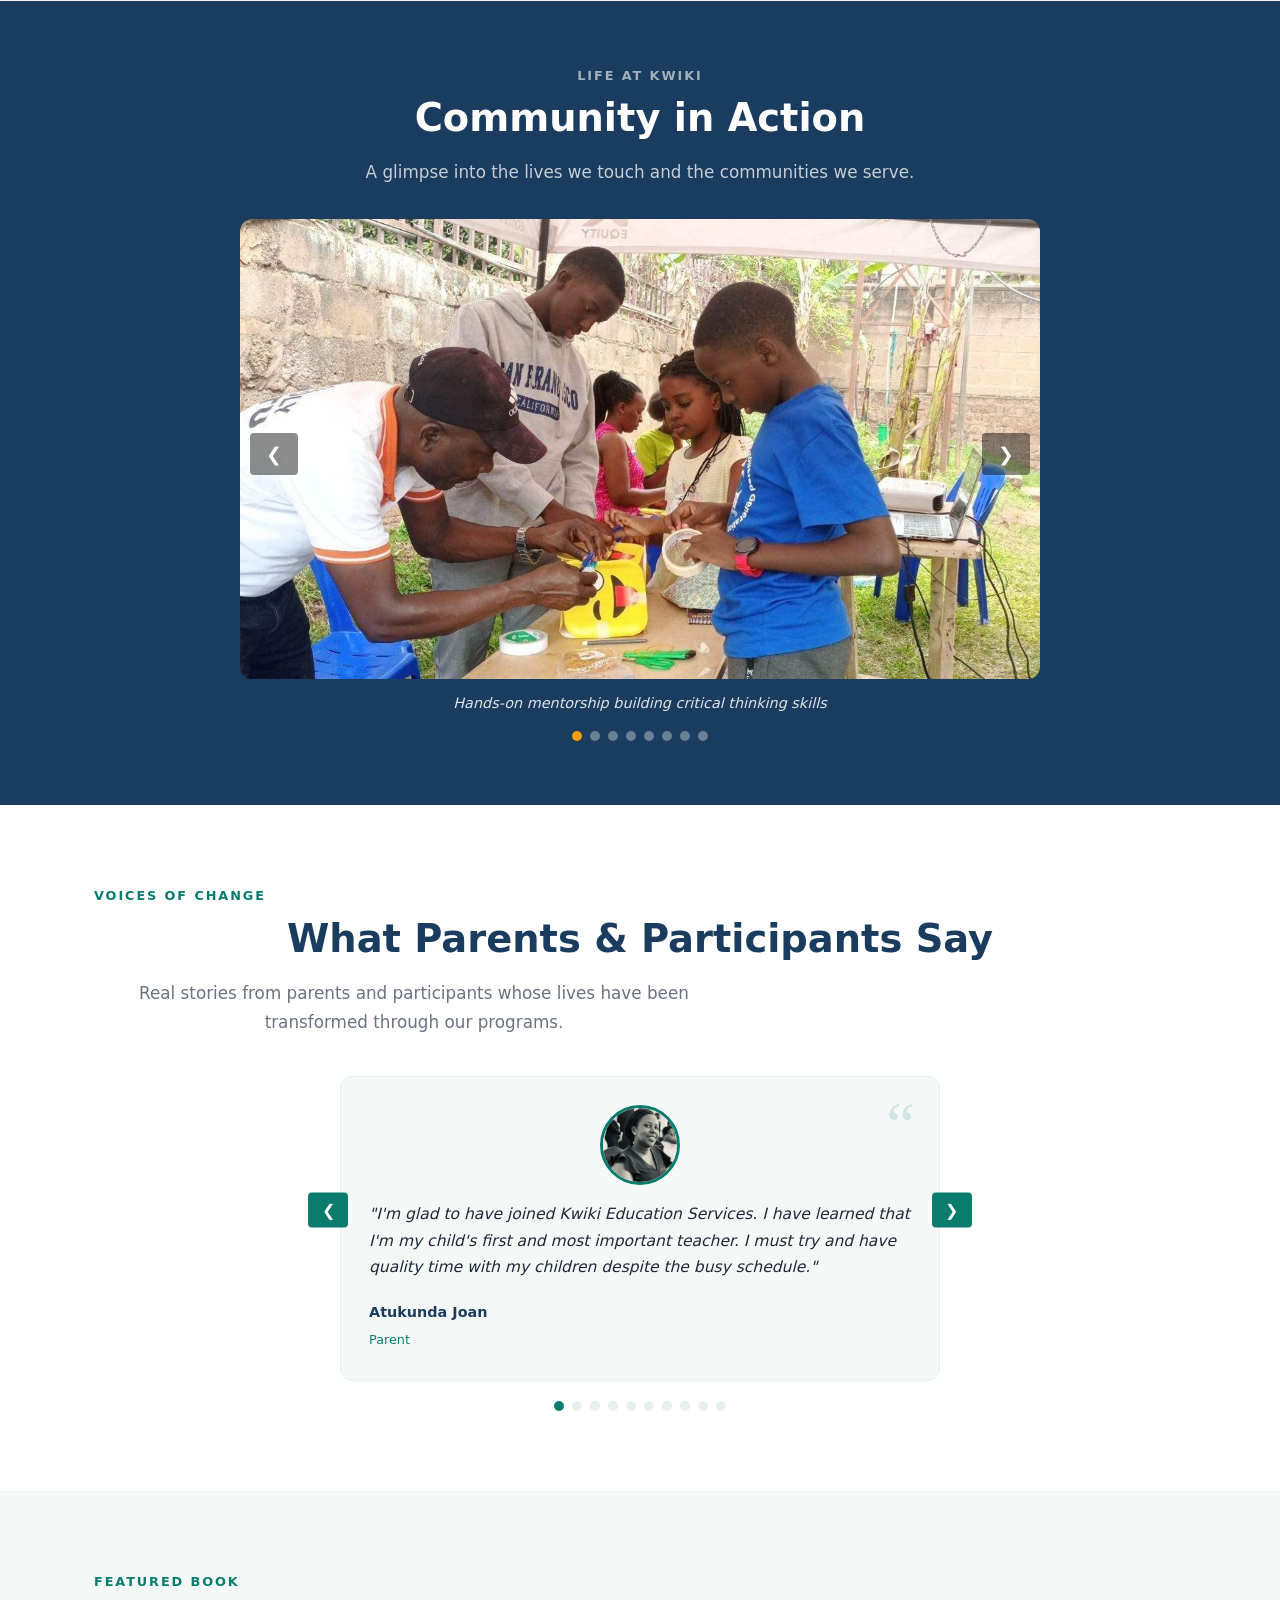
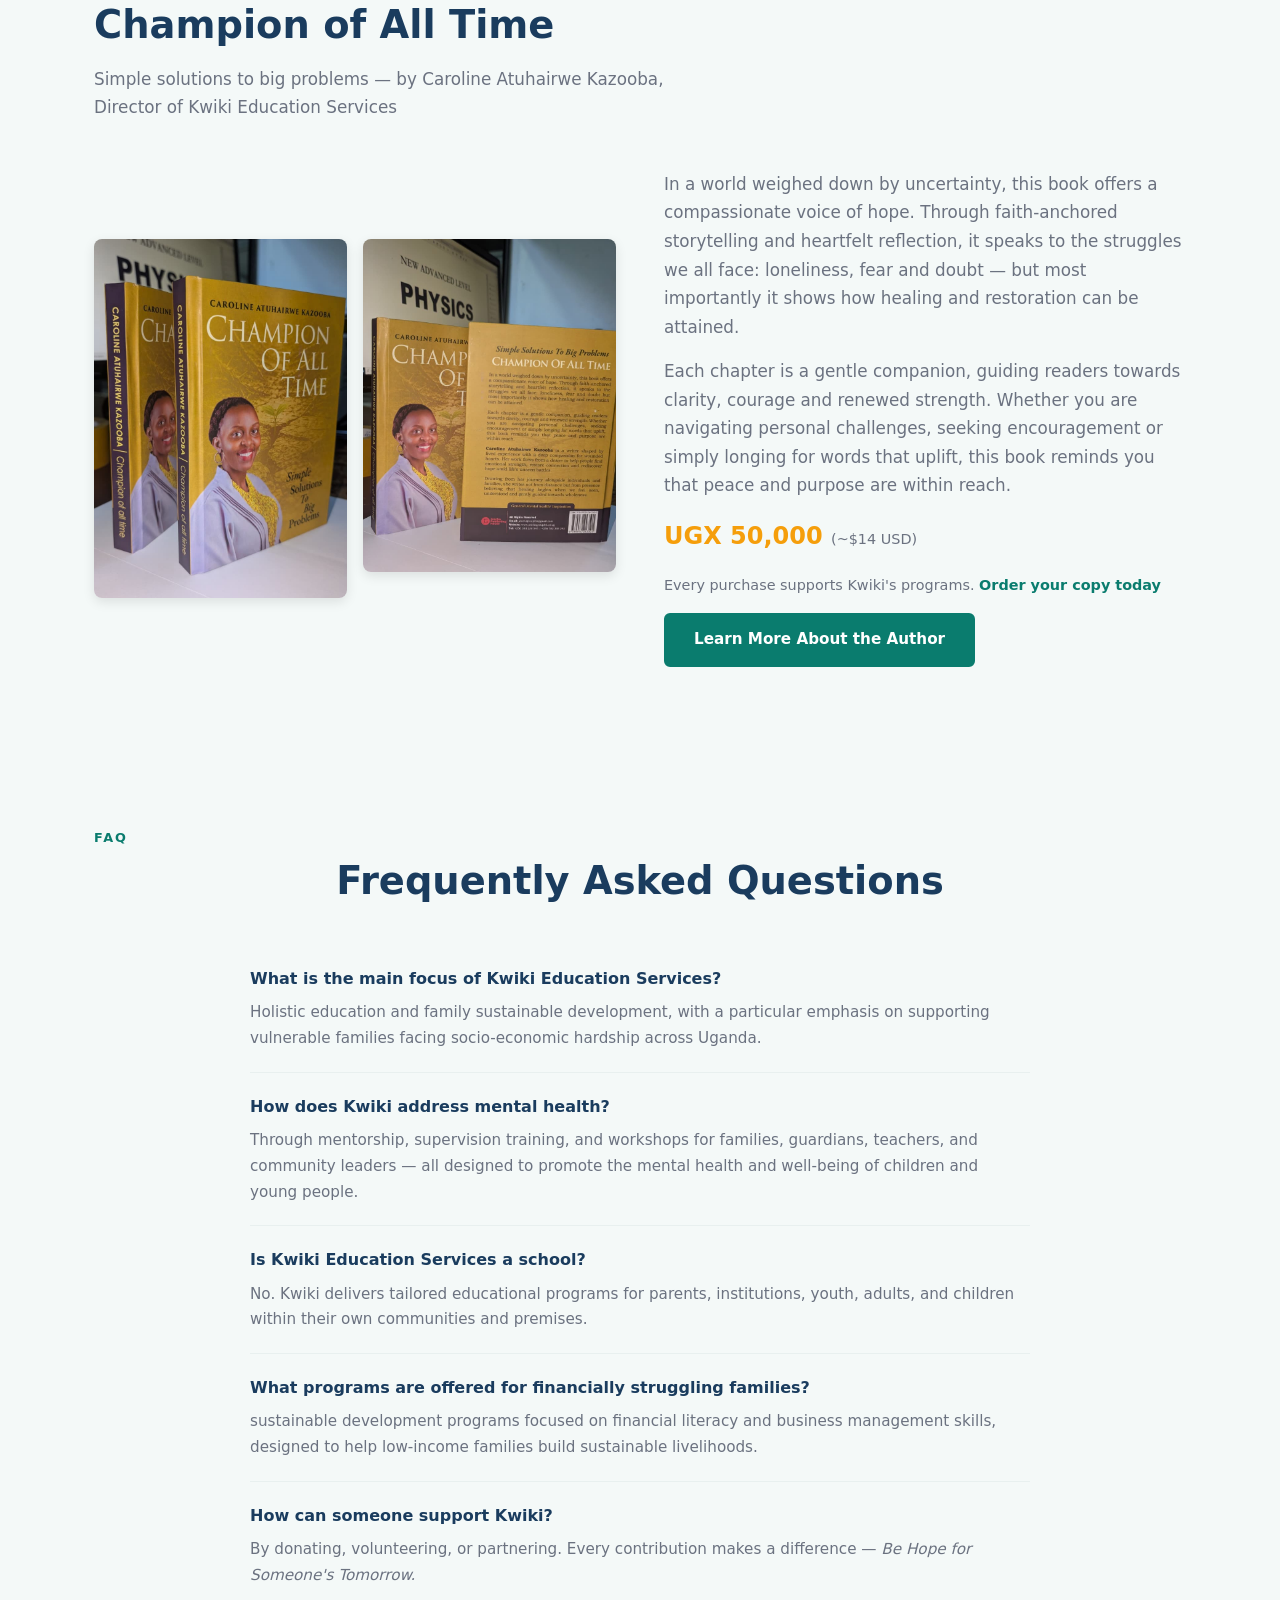
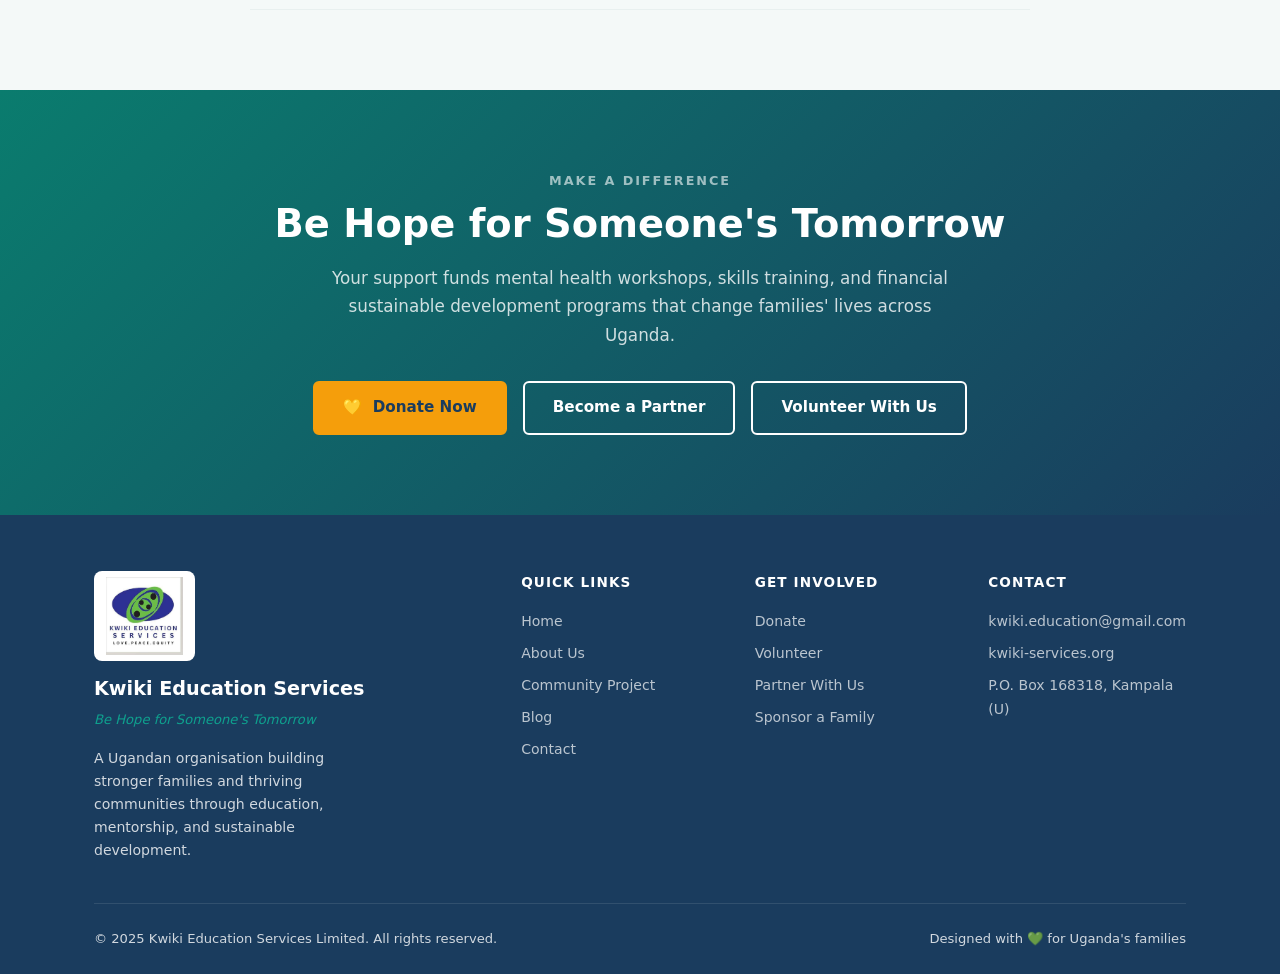
==== commit c3df5639: "fix: update og:url, og:image, sitemap, and schema references to kwiki-services.org" ====
--- a/index.html
+++ b/index.html
@@ -1,14 +1,14 @@
 <!DOCTYPE html> <html lang="en"> <head> <meta charset="UTF-8" /> <meta name="viewport" content="width=device-width, initial-scale=1.0" /> <meta name="description" content="Kwiki Education Services promotes programmatic approaches that focus on family mental health, skills training and socio-emotional and economic development." /> <title>Kwiki Education Services | Stronger Families. Thriving Communities.</title><link rel="icon" href="logo1.jpeg" type="image/jpeg" /> <link rel="stylesheet" href="style.css?v=2" /> <meta property="og:title" content="Kwiki Education Services | Stronger Families. Thriving Communities." />
 <meta property="og:description" content="Kwiki Education Services promotes programmatic approaches that focus on family mental health, skills training and socio-emotional and economic development in Uganda." />
-<meta property="og:image" content="https://albert-mugarura.github.io/kwiki-education-website/logo1.jpeg" />
+<meta property="og:image" content="https://kwiki-services.org/logo1.jpeg" />
 <meta property="og:image:width" content="434" />
 <meta property="og:image:height" content="437" />
 <meta property="og:type" content="website" />
-<meta property="og:url" content="https://albert-mugarura.github.io/kwiki-education-website/" />
+<meta property="og:url" content="https://kwiki-services.org/" />
 <meta name="twitter:card" content="summary" />
 <meta name="twitter:title" content="Kwiki Education Services | Stronger Families. Thriving Communities." />
 <meta name="twitter:description" content="Kwiki Education Services promotes programmatic approaches that focus on family mental health, skills training and socio-emotional and economic development in Uganda." />
-<meta name="twitter:image" content="https://albert-mugarura.github.io/kwiki-education-website/logo1.jpeg" /><script type="application/ld+json">{"@context":"https://schema.org","@type":"Organization","name":"Kwiki Education Services","url":"https://www.kwiki-services.org","logo":"https://albert-mugarura.github.io/kwiki-education-website/logo1.jpeg","description":"Strengthening families and communities in Uganda through mental health support, skills training, and financial literacy programs.","email":"kwiki.education@gmail.com","slogan":"Be Hope for Someone's Tomorrow","location":{"@type":"Place","address":{"@type":"PostalAddress","addressCountry":"UG"}}}</script><link rel="sitemap" type="application/xml" title="Sitemap" href="https://albert-mugarura.github.io/kwiki-education-website/sitemap.xml" /><meta name="google-site-verification" content="gQPcC-sMOjtCrTeVlQA0C2nT-HC-cgrkzg6JUpscUYk" /></head> <body> <nav class="navbar"> <div class="container"> <a href="index.html" class="nav-brand"> <img src="logo1.jpeg" alt="Kwiki Education Services" class="nav-logo" fetchpriority="high" /> <div> <span class="org-name">Kwiki Education Services</span> <span class="org-slogan">Be Hope for Someone's Tomorrow</span> </div> </a> <button class="nav-toggle" aria-label="Toggle menu" onclick="document.querySelector('.nav-links').classList.toggle('open')"> <span></span><span></span><span></span> </button> <ul class="nav-links"> <li><a href="index.html" class="active">Home</a></li> <li><a href="about.html">About Us</a></li> <li><a href="kampala.html">Community Project</a></li> <li><a href="contact.html">Contact</a></li> <li><a href="articles.html">Blog</a></li> <li><a href="donations.html" class="btn-donate">Donate Now</a></li> </ul> </div> </nav> <section class="hero"> <div class="container"> <div class="hero-badge">🇺🇬 &nbsp;Serving Communities Across Uganda</div> <h1>Stronger Families,<br /><span>Lasting Change.</span></h1> <p>Through tailored interventions for parents, children, and adolescents, Kwiki Education Services contributes to reducing socio-emotional and economic vulnerabilities while strengthening family well-being, enhancing life skills, for increased sustainable economic development.</p> <div class="hero-cta"> <a href="donations.html" class="btn btn-primary">💛 &nbsp;Donate Today</a> <a href="about.html" class="btn btn-secondary">Learn Our Story</a> </div> <div class="hero-stats"> <div class="hero-stat"><strong>50+</strong><span>Families Reached</span></div> <div class="hero-stat"><strong>200+</strong><span>Children Supported</span></div> <div class="hero-stat"><strong>5</strong><span>Years of Operation</span></div> <div class="hero-stat"><strong>10+</strong><span>Volunteers</span></div> </div> </div> </section> <section class="services"> <div class="container"> <p class="section-label">What We Do</p> <h2 class="section-title">Three Pillars of sustainable development</h2> <p class="section-subtitle">We deliver tailored educational and sustainable development programs for parents, institutions, youth, adults, and children — within their own communities and premises.</p> <div class="services-grid"> <div class="service-card"> <div class="service-icon">🌱</div> <h3>sustainable development &amp; Growth</h3> <p>Skills training for children, teens, and families, plus local funding initiatives that ease economic stress and open pathways to stability.</p> </div> <div class="service-card"> <div class="service-icon">🤝</div> <h3>Guidance &amp; Mentorship</h3> <p>Services centred on children, teens, and families, engaging teachers, church leaders, and community leaders as partners in caregiving and well-being.</p> </div> <div class="service-card"> <div class="service-icon">💚</div> <h3>Well-Being &amp; Connection</h3> <p>Counselling, social-emotional care, and community engagement activities that nurture mental health, strengthen family bonds, and promote collective healing.</p> </div> </div> </div> </section> <section class="impact"> <div class="container"> <div style="display:grid; grid-template-columns:1fr 1fr 1fr; gap:1.5rem; margin-bottom:3rem;"> <img loading="lazy" src="kids.jpeg" alt="Children raising hands in class" style="width:100%; height:260px; object-fit:cover; border-radius:12px;" /> <img loading="lazy" src="baby.jpeg" alt="Nurturing family care" style="width:100%; height:260px; object-fit:cover; border-radius:12px;" /> <img loading="lazy" src="chess.jpeg" alt="Family bonding activities" style="width:100%; height:260px; object-fit:cover; border-radius:12px;" /> </div> <div class="text-center"> <p class="section-label" style="color: rgba(255,255,255,0.6);">Our Impact</p> <h2 class="section-title" style="color: var(--white);">Real Lives. Real Change.</h2> <p class="section-subtitle" style="color: rgba(255,255,255,0.75); margin: 0 auto;">Every number represents a family that found hope, a child that found support, and a community made stronger.</p> <div class="impact-grid"> <div class="impact-item"><strong>50+</strong><p>Families Reached</p></div> <div class="impact-item"><strong>200+</strong><p>Children Supported</p></div> <div class="impact-item"><strong>5</strong><p>Years of Service</p></div> <div class="impact-item"><strong>10+</strong><p>Dedicated Volunteers</p></div> </div> </div> </div> </section> <section class="programs"> <div class="container"> <p class="section-label">Our Programs</p> <h2 class="section-title">Holistic Programs That Transform Lives</h2> <p class="section-subtitle">From mental health workshops to vocational skills, our programs address the full spectrum of family needs.</p> <div class="programs-grid"> <div class="program-card"> <h3>🧠 Mental Health &amp; Psychosocial Support</h3> <p>Mentorship, supervision training, and workshops for families, guardians, teachers, and community leaders — promoting mental health and well-being for children and young people.</p> </div> <div class="program-card"> <h3>🔧 Skills &amp; Vocational Development</h3> <p>Equipping gifted but underprivileged youth with practical skills through collective action involving sponsors and vocational schools.</p> </div> <div class="program-card"> <h3>💰 Financial Literacy &amp; Business Management</h3> <p>Workshops helping low-income families build sustainable livelihoods through financial literacy and business management skills.</p> </div> <div class="program-card"> <h3>🧺 Hands-on Weaving</h3> <p>Participants produce bags and baskets for major events, attracting donations that raise incomes and support school-going children.</p> </div> <div class="program-card"> <h3>📊 Financial Stability Training</h3> <p>Participants save UGX 1,000–5,000 daily, growing yearly savings to expand projects, budget better, and support their families.</p> </div> <div class="program-card"> <h3>🌿 Emotional Wellness</h3> <p>Training in emotional stability, customer relationships, and community ties — recognising that success grows from strong networks.</p> </div> </div> </div> </section> <section style="background: var(--navy); padding: 4rem 0;"> <div class="container text-center"> <p class="section-label" style="color: rgba(255,255,255,0.6);">Life at Kwiki</p> <h2 class="section-title" style="color: var(--white);">Community in Action</h2> <p class="section-subtitle" style="color: rgba(255,255,255,0.75); margin: 0 auto 2rem;">A glimpse into the lives we touch and the communities we serve.</p> <div class="slideshow"> <div class="slides"> <div class="slide active"> <img loading="lazy" src="solving.jpeg" alt="Kwiki staff teaching problem solving" /> <p class="slide-caption">Hands-on mentorship building critical thinking skills</p> </div> <div class="slide"> <img loading="lazy" src="equator.jpeg" alt="Children at the equator in Kasese" /> <p class="slide-caption">Educational tours broadening young minds across Uganda</p> </div> <div class="slide"> <img loading="lazy" src="commA3.jpeg" alt="Community in action" /> <p class="slide-caption">Building stronger communities together across Uganda</p> </div> <div class="slide"> <img loading="lazy" src="commA4.jpeg" alt="Community gathering" /> <p class="slide-caption">Families coming together — the heart of what we do</p> </div> <div class="slide"> <img loading="lazy" src="wellness.jpeg" alt="Emotional wellness training" /> <p class="slide-caption">Emotional wellness training equipping participants daily</p> </div> <div class="slide"> <img loading="lazy" src="basketwaive.jpeg" alt="Hands-on weaving in progress" /> <p class="slide-caption">Hands-on weaving — building skills and sustainable income</p> </div> <div class="slide"> <img loading="lazy" src="commA5.jpeg" alt="Community activity" /> <p class="slide-caption">Strengthening community bonds across Uganda</p> </div> <div class="slide"> <img loading="lazy" src="commA6.jpeg" alt="Community activity" /> <p class="slide-caption">Communities growing together through shared purpose</p> </div> </div> <button class="slide-btn prev" onclick="moveSlide(-1)">&#10094;</button> <button class="slide-btn next" onclick="moveSlide(1)">&#10095;</button> <div class="slide-dots"> <span class="dot active" onclick="goToSlide(0)"></span> <span class="dot" onclick="goToSlide(1)"></span> <span class="dot" onclick="goToSlide(2)"></span> <span class="dot" onclick="goToSlide(3)"></span> <span class="dot" onclick="goToSlide(4)"></span> <span class="dot" onclick="goToSlide(5)"></span> <span class="dot" onclick="goToSlide(6)"></span> <span class="dot" onclick="goToSlide(7)"></span> </div> </div> </div> </section> <section class="testimonials"> <div class="container"> <p class="section-label">Voices of Change</p> <h2 class="section-title text-center">What Parents &amp; Participants Say</h2> <p class="section-subtitle text-center">Real stories from parents and participants whose lives have been transformed through our programs.</p> <div class="testimonial-slideshow"> <div class="testimonial-slides"> <div class="testimonial-slide active"> <div class="testimonial-card"> <img loading="lazy" src="atukundajoan.jpeg" alt="Atukunda Joan" class="testimonial-photo" /> <p>"I'm glad to have joined Kwiki Education Services. I have learned that I'm my child's first and most important teacher. I must try and have quality time with my children despite the busy schedule."</p> <div class="testimonial-author"><strong>Atukunda Joan</strong><span>Parent</span></div> </div> </div> <div class="testimonial-slide"> <div class="testimonial-card"> <img loading="lazy" src="grace2.jpeg" alt="Grace" class="testimonial-photo" /> <p>"I learned to be patient and listen to my children."</p> <div class="testimonial-author"><strong>Grace</strong><span>Parent</span></div> </div> </div> <div class="testimonial-slide"> <div class="testimonial-card"> <img loading="lazy" src="esezaphoebe.jpeg" alt="Eseza Pheobe" class="testimonial-photo" /> <p>"My biggest takeaway so far is understanding each child individually, dealing with each based on their uniqueness. And this is helping in our relationship."</p> <div class="testimonial-author"><strong>Eseza Pheobe</strong><span>Parent</span></div> </div> </div> <div class="testimonial-slide"> <div class="testimonial-card"> <img loading="lazy" src="sanyu.jpeg" alt="Sanyu" class="testimonial-photo" /> <p>"I learnt how to tactfully answer complicated questions asked by children. I learnt not to compare siblings since each is gifted differently. I have also learned to spend more time and play with my children."</p> <div class="testimonial-author"><strong>Sanyu</strong><span>Parent</span></div> </div> </div> <div class="testimonial-slide"> <div class="testimonial-card"> <img loading="lazy" src="jacklinebirungi.jpeg" alt="Jacklin Birungi" class="testimonial-photo" /> <p>"I have learned a lot. Every content is very educative and applicable for me."</p> <div class="testimonial-author"><strong>Jacklin Birungi</strong><span>Parent</span></div> </div> </div> <div class="testimonial-slide"> <div class="testimonial-card"> <img loading="lazy" src="jude.jpeg" alt="Jude" class="testimonial-photo" /> <p>"Parenting is not automatic, but it is a constructive journey guided by parents that children have to go through as they achieve different developmental milestones. In this process all parties must be in position to learn from each other to make it a successful one."</p> <div class="testimonial-author"><strong>Jude</strong><span>Parent</span></div> </div> </div> <div class="testimonial-slide"> <div class="testimonial-card"> <img loading="lazy" src="pheoberwa.jpeg" alt="Pheobe Rwamwenge" class="testimonial-photo" /> <p>"Learning the art of basket weaving at Kwiki has been life-changing. The skills I gained have helped me earn a steady income and provide for my family in ways I never thought possible."</p> <div class="testimonial-author"><strong>Pheobe Rwamwenge</strong><span>Program Participant</span></div> </div> </div> <div class="testimonial-slide"> <div class="testimonial-card"> <img loading="lazy" src="amos.jpeg" alt="Amos Bainomugisha" class="testimonial-photo" /> <p>"Through Kwiki's training I discovered discipline, focus and the power of community. Working together with fellow participants has taught me that we achieve more when we support each other."</p> <div class="testimonial-author"><strong>Amos Bainomugisha</strong><span>Program Participant</span></div> </div> </div> <div class="testimonial-slide"> <div class="testimonial-card"> <img loading="lazy" src="milly1.jpeg" alt="Milly Kinsumbya" class="testimonial-photo" /> <p>"The savings culture I built at Kwiki transformed my household. I now plan, save and invest with confidence — my children's future is more secure because of what I learned here."</p> <div class="testimonial-author"><strong>Milly Kinsumbya</strong><span>Program Participant</span></div> </div> </div> <div class="testimonial-slide"> <div class="testimonial-card"> <img loading="lazy" src="albert.jpeg" alt="Eng. Albert" class="testimonial-photo" /> <p>"The technical and professional skills training at Kwiki opened my eyes to what our communities are truly capable of. When families are equipped with the right tools and knowledge, they don't just survive — they build, they lead, and they inspire the next generation."</p> <div class="testimonial-author"><strong>Eng. Albert</strong><span>Program Participant</span></div> </div> </div> </div> <button class="t-btn t-prev" onclick="moveTestimonial(-1)">&#10094;</button> <button class="t-btn t-next" onclick="moveTestimonial(1)">&#10095;</button> <div class="t-dots"> <span class="t-dot active" onclick="goToTestimonial(0)"></span> <span class="t-dot" onclick="goToTestimonial(1)"></span> <span class="t-dot" onclick="goToTestimonial(2)"></span> <span class="t-dot" onclick="goToTestimonial(3)"></span> <span class="t-dot" onclick="goToTestimonial(4)"></span> <span class="t-dot" onclick="goToTestimonial(5)"></span> <span class="t-dot" onclick="goToTestimonial(6)"></span> <span class="t-dot" onclick="goToTestimonial(7)"></span> <span class="t-dot" onclick="goToTestimonial(8)"></span> <span class="t-dot" onclick="goToTestimonial(9)"></span> </div> </div> </div> </section> <section style="background: var(--off-white); padding: 5rem 0;"> <div class="container"> <p class="section-label">Featured Book</p> <h2 class="section-title">Champion of All Time</h2> <p class="section-subtitle">Simple solutions to big problems — by Caroline Atuhairwe Kazooba, Director of Kwiki Education Services</p> <div class="book-featured-grid"> <div class="book-covers-grid"> <img src="book1.jpeg" alt="Champion of All Time - Front" style="width:100%; border-radius:8px; box-shadow:0 4px 12px rgba(0,0,0,0.1);" /> <img src="book2.jpeg" alt="Champion of All Time - Back" style="width:100%; border-radius:8px; box-shadow:0 4px 12px rgba(0,0,0,0.1);" /> </div> <div> <p style="font-size:1.05rem; color:var(--gray); margin-bottom:1rem;">In a world weighed down by uncertainty, this book offers a compassionate voice of hope. Through faith-anchored storytelling and heartfelt reflection, it speaks to the struggles we all face: loneliness, fear and doubt — but most importantly it shows how healing and restoration can be attained.</p> <p style="font-size:1.05rem; color:var(--gray); margin-bottom:1rem;">Each chapter is a gentle companion, guiding readers towards clarity, courage and renewed strength. Whether you are navigating personal challenges, seeking encouragement or simply longing for words that uplift, this book reminds you that peace and purpose are within reach.</p> <p style="font-size:1.5rem; font-weight:900; color:var(--accent); margin-bottom:1rem;">UGX 50,000 <span style="font-size:0.9rem; font-weight:400; color:var(--gray);">(~$14 USD)</span></p> <p style="font-size:0.9rem; color:var(--gray); margin-bottom:1rem;">Every purchase supports Kwiki's programs. <a href="donations.html#payment-details" style="color:var(--teal); font-weight:600;">Order your copy today</a></p> <a href="about.html" class="btn btn-teal">Learn More About the Author</a> </div> </div> </div> </section> <section class="faq" style="background: var(--off-white);"> <div class="container"> <p class="section-label">FAQ</p> <h2 class="section-title text-center">Frequently Asked Questions</h2> <div class="faq-list"> <div class="faq-item"> <p class="faq-question">What is the main focus of Kwiki Education Services?</p> <p class="faq-answer">Holistic education and family sustainable development, with a particular emphasis on supporting vulnerable families facing socio-economic hardship across Uganda.</p> </div> <div class="faq-item"> <p class="faq-question">How does Kwiki address mental health?</p> <p class="faq-answer">Through mentorship, supervision training, and workshops for families, guardians, teachers, and community leaders — all designed to promote the mental health and well-being of children and young people.</p> </div> <div class="faq-item"> <p class="faq-question">Is Kwiki Education Services a school?</p> <p class="faq-answer">No. Kwiki delivers tailored educational programs for parents, institutions, youth, adults, and children within their own communities and premises.</p> </div> <div class="faq-item"> <p class="faq-question">What programs are offered for financially struggling families?</p> <p class="faq-answer">sustainable development programs focused on financial literacy and business management skills, designed to help low-income families build sustainable livelihoods.</p> </div> <div class="faq-item"> <p class="faq-question">How can someone support Kwiki?</p> <p class="faq-answer">By donating, volunteering, or partnering. Every contribution makes a difference — <em>Be Hope for Someone's Tomorrow.</em></p> </div> </div> </div> </section> <section class="donate-cta"> <div class="container"> <p class="section-label" style="color: rgba(255,255,255,0.6);">Make a Difference</p> <h2 class="section-title">Be Hope for Someone's Tomorrow</h2> <p class="section-subtitle">Your support funds mental health workshops, skills training, and financial sustainable development programs that change families' lives across Uganda.</p> <div class="donate-options"> <a href="donations.html" class="btn btn-primary">💛 &nbsp;Donate Now</a> <a href="contact.html" class="btn btn-secondary">Become a Partner</a> <a href="contact.html" class="btn btn-secondary">Volunteer With Us</a> </div> </div> </section> <footer class="footer"> <div class="container"> <div class="footer-grid"> <div class="footer-brand"> <img loading="lazy" src="logo1.jpeg" alt="Kwiki Education Services" class="footer-logo" /> <p class="org-name">Kwiki Education Services</p> <p class="slogan">Be Hope for Someone's Tomorrow</p> <p>A Ugandan organisation building stronger families and thriving communities through education, mentorship, and sustainable development.</p> </div> <div class="footer-col"> <h4>Quick Links</h4> <a href="index.html">Home</a> <a href="about.html">About Us</a> <a href="kampala.html">Community Project</a> <a href="articles.html">Blog</a> <a href="contact.html">Contact</a> </div> <div class="footer-col"> <h4>Get Involved</h4> <a href="donations.html">Donate</a> <a href="contact.html">Volunteer</a> <a href="contact.html">Partner With Us</a> <a href="contact.html">Sponsor a Family</a> </div> <div class="footer-col"> <h4>Contact</h4> <a href="mailto:kwiki.education@gmail.com">kwiki.education@gmail.com</a> <a href="https://www.kwiki-services.org" target="_blank">kwiki-services.org</a> <a href="#">P.O. Box 168318, Kampala (U)</a> </div> </div> <div class="footer-bottom"> <span>© 2025 Kwiki Education Services Limited. All rights reserved.</span> <span>Designed with 💚 for Uganda's families</span> </div> </div> </footer> <script>// Hero slideshow
+<meta name="twitter:image" content="https://kwiki-services.org/logo1.jpeg" /><script type="application/ld+json">{"@context":"https://schema.org","@type":"Organization","name":"Kwiki Education Services","url":"https://kwiki-services.org","logo":"https://kwiki-services.org/logo1.jpeg","description":"Strengthening families and communities in Uganda through mental health support, skills training, and financial literacy programs.","email":"kwiki.education@gmail.com","slogan":"Be Hope for Someone's Tomorrow","location":{"@type":"Place","address":{"@type":"PostalAddress","addressCountry":"UG"}}}</script><link rel="sitemap" type="application/xml" title="Sitemap" href="https://kwiki-services.org/sitemap.xml" /><meta name="google-site-verification" content="gQPcC-sMOjtCrTeVlQA0C2nT-HC-cgrkzg6JUpscUYk" /></head> <body> <nav class="navbar"> <div class="container"> <a href="index.html" class="nav-brand"> <img src="logo1.jpeg" alt="Kwiki Education Services" class="nav-logo" fetchpriority="high" /> <div> <span class="org-name">Kwiki Education Services</span> <span class="org-slogan">Be Hope for Someone's Tomorrow</span> </div> </a> <button class="nav-toggle" aria-label="Toggle menu" onclick="document.querySelector('.nav-links').classList.toggle('open')"> <span></span><span></span><span></span> </button> <ul class="nav-links"> <li><a href="index.html" class="active">Home</a></li> <li><a href="about.html">About Us</a></li> <li><a href="kampala.html">Community Project</a></li> <li><a href="contact.html">Contact</a></li> <li><a href="articles.html">Blog</a></li> <li><a href="donations.html" class="btn-donate">Donate Now</a></li> </ul> </div> </nav> <section class="hero"> <div class="container"> <div class="hero-badge">🇺🇬 &nbsp;Serving Communities Across Uganda</div> <h1>Stronger Families,<br /><span>Lasting Change.</span></h1> <p>Through tailored interventions for parents, children, and adolescents, Kwiki Education Services contributes to reducing socio-emotional and economic vulnerabilities while strengthening family well-being, enhancing life skills, for increased sustainable economic development.</p> <div class="hero-cta"> <a href="donations.html" class="btn btn-primary">💛 &nbsp;Donate Today</a> <a href="about.html" class="btn btn-secondary">Learn Our Story</a> </div> <div class="hero-stats"> <div class="hero-stat"><strong>50+</strong><span>Families Reached</span></div> <div class="hero-stat"><strong>200+</strong><span>Children Supported</span></div> <div class="hero-stat"><strong>5</strong><span>Years of Operation</span></div> <div class="hero-stat"><strong>10+</strong><span>Volunteers</span></div> </div> </div> </section> <section class="services"> <div class="container"> <p class="section-label">What We Do</p> <h2 class="section-title">Three Pillars of sustainable development</h2> <p class="section-subtitle">We deliver tailored educational and sustainable development programs for parents, institutions, youth, adults, and children — within their own communities and premises.</p> <div class="services-grid"> <div class="service-card"> <div class="service-icon">🌱</div> <h3>sustainable development &amp; Growth</h3> <p>Skills training for children, teens, and families, plus local funding initiatives that ease economic stress and open pathways to stability.</p> </div> <div class="service-card"> <div class="service-icon">🤝</div> <h3>Guidance &amp; Mentorship</h3> <p>Services centred on children, teens, and families, engaging teachers, church leaders, and community leaders as partners in caregiving and well-being.</p> </div> <div class="service-card"> <div class="service-icon">💚</div> <h3>Well-Being &amp; Connection</h3> <p>Counselling, social-emotional care, and community engagement activities that nurture mental health, strengthen family bonds, and promote collective healing.</p> </div> </div> </div> </section> <section class="impact"> <div class="container"> <div style="display:grid; grid-template-columns:1fr 1fr 1fr; gap:1.5rem; margin-bottom:3rem;"> <img loading="lazy" src="kids.jpeg" alt="Children raising hands in class" style="width:100%; height:260px; object-fit:cover; border-radius:12px;" /> <img loading="lazy" src="baby.jpeg" alt="Nurturing family care" style="width:100%; height:260px; object-fit:cover; border-radius:12px;" /> <img loading="lazy" src="chess.jpeg" alt="Family bonding activities" style="width:100%; height:260px; object-fit:cover; border-radius:12px;" /> </div> <div class="text-center"> <p class="section-label" style="color: rgba(255,255,255,0.6);">Our Impact</p> <h2 class="section-title" style="color: var(--white);">Real Lives. Real Change.</h2> <p class="section-subtitle" style="color: rgba(255,255,255,0.75); margin: 0 auto;">Every number represents a family that found hope, a child that found support, and a community made stronger.</p> <div class="impact-grid"> <div class="impact-item"><strong>50+</strong><p>Families Reached</p></div> <div class="impact-item"><strong>200+</strong><p>Children Supported</p></div> <div class="impact-item"><strong>5</strong><p>Years of Service</p></div> <div class="impact-item"><strong>10+</strong><p>Dedicated Volunteers</p></div> </div> </div> </div> </section> <section class="programs"> <div class="container"> <p class="section-label">Our Programs</p> <h2 class="section-title">Holistic Programs That Transform Lives</h2> <p class="section-subtitle">From mental health workshops to vocational skills, our programs address the full spectrum of family needs.</p> <div class="programs-grid"> <div class="program-card"> <h3>🧠 Mental Health &amp; Psychosocial Support</h3> <p>Mentorship, supervision training, and workshops for families, guardians, teachers, and community leaders — promoting mental health and well-being for children and young people.</p> </div> <div class="program-card"> <h3>🔧 Skills &amp; Vocational Development</h3> <p>Equipping gifted but underprivileged youth with practical skills through collective action involving sponsors and vocational schools.</p> </div> <div class="program-card"> <h3>💰 Financial Literacy &amp; Business Management</h3> <p>Workshops helping low-income families build sustainable livelihoods through financial literacy and business management skills.</p> </div> <div class="program-card"> <h3>🧺 Hands-on Weaving</h3> <p>Participants produce bags and baskets for major events, attracting donations that raise incomes and support school-going children.</p> </div> <div class="program-card"> <h3>📊 Financial Stability Training</h3> <p>Participants save UGX 1,000–5,000 daily, growing yearly savings to expand projects, budget better, and support their families.</p> </div> <div class="program-card"> <h3>🌿 Emotional Wellness</h3> <p>Training in emotional stability, customer relationships, and community ties — recognising that success grows from strong networks.</p> </div> </div> </div> </section> <section style="background: var(--navy); padding: 4rem 0;"> <div class="container text-center"> <p class="section-label" style="color: rgba(255,255,255,0.6);">Life at Kwiki</p> <h2 class="section-title" style="color: var(--white);">Community in Action</h2> <p class="section-subtitle" style="color: rgba(255,255,255,0.75); margin: 0 auto 2rem;">A glimpse into the lives we touch and the communities we serve.</p> <div class="slideshow"> <div class="slides"> <div class="slide active"> <img loading="lazy" src="solving.jpeg" alt="Kwiki staff teaching problem solving" /> <p class="slide-caption">Hands-on mentorship building critical thinking skills</p> </div> <div class="slide"> <img loading="lazy" src="equator.jpeg" alt="Children at the equator in Kasese" /> <p class="slide-caption">Educational tours broadening young minds across Uganda</p> </div> <div class="slide"> <img loading="lazy" src="commA3.jpeg" alt="Community in action" /> <p class="slide-caption">Building stronger communities together across Uganda</p> </div> <div class="slide"> <img loading="lazy" src="commA4.jpeg" alt="Community gathering" /> <p class="slide-caption">Families coming together — the heart of what we do</p> </div> <div class="slide"> <img loading="lazy" src="wellness.jpeg" alt="Emotional wellness training" /> <p class="slide-caption">Emotional wellness training equipping participants daily</p> </div> <div class="slide"> <img loading="lazy" src="basketwaive.jpeg" alt="Hands-on weaving in progress" /> <p class="slide-caption">Hands-on weaving — building skills and sustainable income</p> </div> <div class="slide"> <img loading="lazy" src="commA5.jpeg" alt="Community activity" /> <p class="slide-caption">Strengthening community bonds across Uganda</p> </div> <div class="slide"> <img loading="lazy" src="commA6.jpeg" alt="Community activity" /> <p class="slide-caption">Communities growing together through shared purpose</p> </div> </div> <button class="slide-btn prev" onclick="moveSlide(-1)">&#10094;</button> <button class="slide-btn next" onclick="moveSlide(1)">&#10095;</button> <div class="slide-dots"> <span class="dot active" onclick="goToSlide(0)"></span> <span class="dot" onclick="goToSlide(1)"></span> <span class="dot" onclick="goToSlide(2)"></span> <span class="dot" onclick="goToSlide(3)"></span> <span class="dot" onclick="goToSlide(4)"></span> <span class="dot" onclick="goToSlide(5)"></span> <span class="dot" onclick="goToSlide(6)"></span> <span class="dot" onclick="goToSlide(7)"></span> </div> </div> </div> </section> <section class="testimonials"> <div class="container"> <p class="section-label">Voices of Change</p> <h2 class="section-title text-center">What Parents &amp; Participants Say</h2> <p class="section-subtitle text-center">Real stories from parents and participants whose lives have been transformed through our programs.</p> <div class="testimonial-slideshow"> <div class="testimonial-slides"> <div class="testimonial-slide active"> <div class="testimonial-card"> <img loading="lazy" src="atukundajoan.jpeg" alt="Atukunda Joan" class="testimonial-photo" /> <p>"I'm glad to have joined Kwiki Education Services. I have learned that I'm my child's first and most important teacher. I must try and have quality time with my children despite the busy schedule."</p> <div class="testimonial-author"><strong>Atukunda Joan</strong><span>Parent</span></div> </div> </div> <div class="testimonial-slide"> <div class="testimonial-card"> <img loading="lazy" src="grace2.jpeg" alt="Grace" class="testimonial-photo" /> <p>"I learned to be patient and listen to my children."</p> <div class="testimonial-author"><strong>Grace</strong><span>Parent</span></div> </div> </div> <div class="testimonial-slide"> <div class="testimonial-card"> <img loading="lazy" src="esezaphoebe.jpeg" alt="Eseza Pheobe" class="testimonial-photo" /> <p>"My biggest takeaway so far is understanding each child individually, dealing with each based on their uniqueness. And this is helping in our relationship."</p> <div class="testimonial-author"><strong>Eseza Pheobe</strong><span>Parent</span></div> </div> </div> <div class="testimonial-slide"> <div class="testimonial-card"> <img loading="lazy" src="sanyu.jpeg" alt="Sanyu" class="testimonial-photo" /> <p>"I learnt how to tactfully answer complicated questions asked by children. I learnt not to compare siblings since each is gifted differently. I have also learned to spend more time and play with my children."</p> <div class="testimonial-author"><strong>Sanyu</strong><span>Parent</span></div> </div> </div> <div class="testimonial-slide"> <div class="testimonial-card"> <img loading="lazy" src="jacklinebirungi.jpeg" alt="Jacklin Birungi" class="testimonial-photo" /> <p>"I have learned a lot. Every content is very educative and applicable for me."</p> <div class="testimonial-author"><strong>Jacklin Birungi</strong><span>Parent</span></div> </div> </div> <div class="testimonial-slide"> <div class="testimonial-card"> <img loading="lazy" src="jude.jpeg" alt="Jude" class="testimonial-photo" /> <p>"Parenting is not automatic, but it is a constructive journey guided by parents that children have to go through as they achieve different developmental milestones. In this process all parties must be in position to learn from each other to make it a successful one."</p> <div class="testimonial-author"><strong>Jude</strong><span>Parent</span></div> </div> </div> <div class="testimonial-slide"> <div class="testimonial-card"> <img loading="lazy" src="pheoberwa.jpeg" alt="Pheobe Rwamwenge" class="testimonial-photo" /> <p>"Learning the art of basket weaving at Kwiki has been life-changing. The skills I gained have helped me earn a steady income and provide for my family in ways I never thought possible."</p> <div class="testimonial-author"><strong>Pheobe Rwamwenge</strong><span>Program Participant</span></div> </div> </div> <div class="testimonial-slide"> <div class="testimonial-card"> <img loading="lazy" src="amos.jpeg" alt="Amos Bainomugisha" class="testimonial-photo" /> <p>"Through Kwiki's training I discovered discipline, focus and the power of community. Working together with fellow participants has taught me that we achieve more when we support each other."</p> <div class="testimonial-author"><strong>Amos Bainomugisha</strong><span>Program Participant</span></div> </div> </div> <div class="testimonial-slide"> <div class="testimonial-card"> <img loading="lazy" src="milly1.jpeg" alt="Milly Kinsumbya" class="testimonial-photo" /> <p>"The savings culture I built at Kwiki transformed my household. I now plan, save and invest with confidence — my children's future is more secure because of what I learned here."</p> <div class="testimonial-author"><strong>Milly Kinsumbya</strong><span>Program Participant</span></div> </div> </div> <div class="testimonial-slide"> <div class="testimonial-card"> <img loading="lazy" src="albert.jpeg" alt="Eng. Albert" class="testimonial-photo" /> <p>"The technical and professional skills training at Kwiki opened my eyes to what our communities are truly capable of. When families are equipped with the right tools and knowledge, they don't just survive — they build, they lead, and they inspire the next generation."</p> <div class="testimonial-author"><strong>Eng. Albert</strong><span>Program Participant</span></div> </div> </div> </div> <button class="t-btn t-prev" onclick="moveTestimonial(-1)">&#10094;</button> <button class="t-btn t-next" onclick="moveTestimonial(1)">&#10095;</button> <div class="t-dots"> <span class="t-dot active" onclick="goToTestimonial(0)"></span> <span class="t-dot" onclick="goToTestimonial(1)"></span> <span class="t-dot" onclick="goToTestimonial(2)"></span> <span class="t-dot" onclick="goToTestimonial(3)"></span> <span class="t-dot" onclick="goToTestimonial(4)"></span> <span class="t-dot" onclick="goToTestimonial(5)"></span> <span class="t-dot" onclick="goToTestimonial(6)"></span> <span class="t-dot" onclick="goToTestimonial(7)"></span> <span class="t-dot" onclick="goToTestimonial(8)"></span> <span class="t-dot" onclick="goToTestimonial(9)"></span> </div> </div> </div> </section> <section style="background: var(--off-white); padding: 5rem 0;"> <div class="container"> <p class="section-label">Featured Book</p> <h2 class="section-title">Champion of All Time</h2> <p class="section-subtitle">Simple solutions to big problems — by Caroline Atuhairwe Kazooba, Director of Kwiki Education Services</p> <div class="book-featured-grid"> <div class="book-covers-grid"> <img src="book1.jpeg" alt="Champion of All Time - Front" style="width:100%; border-radius:8px; box-shadow:0 4px 12px rgba(0,0,0,0.1);" /> <img src="book2.jpeg" alt="Champion of All Time - Back" style="width:100%; border-radius:8px; box-shadow:0 4px 12px rgba(0,0,0,0.1);" /> </div> <div> <p style="font-size:1.05rem; color:var(--gray); margin-bottom:1rem;">In a world weighed down by uncertainty, this book offers a compassionate voice of hope. Through faith-anchored storytelling and heartfelt reflection, it speaks to the struggles we all face: loneliness, fear and doubt — but most importantly it shows how healing and restoration can be attained.</p> <p style="font-size:1.05rem; color:var(--gray); margin-bottom:1rem;">Each chapter is a gentle companion, guiding readers towards clarity, courage and renewed strength. Whether you are navigating personal challenges, seeking encouragement or simply longing for words that uplift, this book reminds you that peace and purpose are within reach.</p> <p style="font-size:1.5rem; font-weight:900; color:var(--accent); margin-bottom:1rem;">UGX 50,000 <span style="font-size:0.9rem; font-weight:400; color:var(--gray);">(~$14 USD)</span></p> <p style="font-size:0.9rem; color:var(--gray); margin-bottom:1rem;">Every purchase supports Kwiki's programs. <a href="donations.html#payment-details" style="color:var(--teal); font-weight:600;">Order your copy today</a></p> <a href="about.html" class="btn btn-teal">Learn More About the Author</a> </div> </div> </div> </section> <section class="faq" style="background: var(--off-white);"> <div class="container"> <p class="section-label">FAQ</p> <h2 class="section-title text-center">Frequently Asked Questions</h2> <div class="faq-list"> <div class="faq-item"> <p class="faq-question">What is the main focus of Kwiki Education Services?</p> <p class="faq-answer">Holistic education and family sustainable development, with a particular emphasis on supporting vulnerable families facing socio-economic hardship across Uganda.</p> </div> <div class="faq-item"> <p class="faq-question">How does Kwiki address mental health?</p> <p class="faq-answer">Through mentorship, supervision training, and workshops for families, guardians, teachers, and community leaders — all designed to promote the mental health and well-being of children and young people.</p> </div> <div class="faq-item"> <p class="faq-question">Is Kwiki Education Services a school?</p> <p class="faq-answer">No. Kwiki delivers tailored educational programs for parents, institutions, youth, adults, and children within their own communities and premises.</p> </div> <div class="faq-item"> <p class="faq-question">What programs are offered for financially struggling families?</p> <p class="faq-answer">sustainable development programs focused on financial literacy and business management skills, designed to help low-income families build sustainable livelihoods.</p> </div> <div class="faq-item"> <p class="faq-question">How can someone support Kwiki?</p> <p class="faq-answer">By donating, volunteering, or partnering. Every contribution makes a difference — <em>Be Hope for Someone's Tomorrow.</em></p> </div> </div> </div> </section> <section class="donate-cta"> <div class="container"> <p class="section-label" style="color: rgba(255,255,255,0.6);">Make a Difference</p> <h2 class="section-title">Be Hope for Someone's Tomorrow</h2> <p class="section-subtitle">Your support funds mental health workshops, skills training, and financial sustainable development programs that change families' lives across Uganda.</p> <div class="donate-options"> <a href="donations.html" class="btn btn-primary">💛 &nbsp;Donate Now</a> <a href="contact.html" class="btn btn-secondary">Become a Partner</a> <a href="contact.html" class="btn btn-secondary">Volunteer With Us</a> </div> </div> </section> <footer class="footer"> <div class="container"> <div class="footer-grid"> <div class="footer-brand"> <img loading="lazy" src="logo1.jpeg" alt="Kwiki Education Services" class="footer-logo" /> <p class="org-name">Kwiki Education Services</p> <p class="slogan">Be Hope for Someone's Tomorrow</p> <p>A Ugandan organisation building stronger families and thriving communities through education, mentorship, and sustainable development.</p> </div> <div class="footer-col"> <h4>Quick Links</h4> <a href="index.html">Home</a> <a href="about.html">About Us</a> <a href="kampala.html">Community Project</a> <a href="articles.html">Blog</a> <a href="contact.html">Contact</a> </div> <div class="footer-col"> <h4>Get Involved</h4> <a href="donations.html">Donate</a> <a href="contact.html">Volunteer</a> <a href="contact.html">Partner With Us</a> <a href="contact.html">Sponsor a Family</a> </div> <div class="footer-col"> <h4>Contact</h4> <a href="mailto:kwiki.education@gmail.com">kwiki.education@gmail.com</a> <a href="https://kwiki-services.org" target="_blank">kwiki-services.org</a> <a href="#">P.O. Box 168318, Kampala (U)</a> </div> </div> <div class="footer-bottom"> <span>© 2025 Kwiki Education Services Limited. All rights reserved.</span> <span>Designed with 💚 for Uganda's families</span> </div> </div> </footer> <script>// Hero slideshow
 let current = 0;
 const slides = document.querySelectorAll('.slide');
 const dots = document.querySelectorAll('.dot');
--- a/style.css
+++ b/style.css
@@ -1 +1 @@
-*,*::before,*::after{box-sizing:border-box;margin:0;padding:0}:root{--navy:#1a3c5e;--teal:#0a7c6e;--teal-light:#0fa08e;--white:#ffffff;--off-white:#f4f9f8;--gray:#6b7280;--light-gray:#e8f0ef;--accent:#f59e0b;--text:#1f2937}html{scroll-behavior:smooth}body{font-family:'Segoe UI',system-ui,sans-serif;color:var(--text);line-height:1.7;background:var(--white)}img{max-width:100%;display:block}a{text-decoration:none;color:inherit}ul{list-style:none}.container{max-width:1140px;margin:0 auto;padding:0 1.5rem}section{padding:5rem 0}.section-label{font-size:0.8rem;font-weight:700;letter-spacing:0.15em;text-transform:uppercase;color:var(--teal);margin-bottom:0.5rem}.section-title{font-size:clamp(1.75rem,3vw,2.5rem);font-weight:800;color:var(--navy);line-height:1.25;margin-bottom:1rem}.section-subtitle{font-size:1.05rem;color:var(--gray);max-width:640px}.text-center{text-align:center}.text-center .section-subtitle{margin:0 auto}.btn{display:inline-block;padding:0.75rem 1.75rem;border-radius:6px;font-weight:600;font-size:0.95rem;transition:all 0.2s ease;cursor:pointer;border:2px solid transparent}.btn-primary{background:var(--accent);color:var(--navy);border-color:var(--accent)}.btn-primary:hover{background:#d97706;border-color:#d97706}.btn-secondary{background:transparent;color:var(--white);border-color:var(--white)}.btn-secondary:hover{background:var(--white);color:var(--navy)}.btn-teal{background:var(--teal);color:var(--white);border-color:var(--teal)}.btn-teal:hover{background:var(--teal-light);border-color:var(--teal-light)}.btn-outline-navy{background:transparent;color:var(--navy);border-color:var(--navy)}.btn-outline-navy:hover{background:var(--navy);color:var(--white)}.navbar{position:sticky;top:0;z-index:1000;background:var(--navy);box-shadow:0 2px 12px rgba(0,0,0,0.15)}.navbar .container{display:flex;align-items:center;justify-content:space-between;padding-top:1rem;padding-bottom:1rem}.nav-brand{display:flex;align-items:center;gap:0.75rem;flex-direction:row}.nav-logo{height:90px;width:auto;object-fit:contain;flex-shrink:0;background-color:#ffffff !important;border-radius:8px;padding:6px 12px;display:block}.footer-logo{height:90px;width:auto;object-fit:contain;margin-bottom:0.75rem;background-color:#ffffff !important;border-radius:8px;padding:6px 12px;display:block}@media (max-width:768px){.nav-logo{height:55px;padding:4px 8px}.footer-logo{height:55px;padding:4px 8px}}.nav-brand .org-name{font-size:1.2rem;font-weight:800;color:var(--white);letter-spacing:0.02em}.nav-brand .org-slogan{font-size:0.7rem;color:var(--teal-light);letter-spacing:0.08em}.nav-links{display:flex;align-items:center;gap:0.25rem}.nav-links a{color:rgba(255,255,255,0.85);font-size:0.9rem;font-weight:500;padding:0.4rem 0.85rem;border-radius:4px;transition:all 0.2s}.nav-links a:hover,.nav-links a.active{color:var(--white);background:rgba(255,255,255,0.1)}.nav-links .btn-donate{background:var(--accent);color:var(--navy);font-weight:700;padding:0.45rem 1.1rem;border-radius:5px;margin-left:0.5rem}.nav-links .btn-donate:hover{background:#d97706}.nav-toggle{display:none;flex-direction:column;gap:5px;background:none;border:none;cursor:pointer;padding:4px}.nav-toggle span{display:block;width:24px;height:2px;background:var(--white);border-radius:2px;transition:all 0.3s}.hero{background:linear-gradient(135deg,rgba(26,60,94,0.85) 0%,rgba(15,76,117,0.8) 40%,rgba(10,124,110,0.85) 100%),url('teamjoinhands.jpeg') center/cover no-repeat;color:var(--white);padding:6rem 0 5rem;position:relative;overflow:hidden}.hero::before{content:'';position:absolute;inset:0;background:url("data:image/svg+xml,%3Csvg width='60' height='60' viewBox='0 0 60 60' xmlns='http://www.w3.org/2000/svg'%3E%3Cg fill='none' fill-rule='evenodd'%3E%3Cg fill='%23ffffff' fill-opacity='0.03'%3E%3Cpath d='M36 34v-4h-2v4h-4v2h4v4h2v-4h4v-2h-4zm0-30V0h-2v4h-4v2h4v4h2V6h4V4h-4zM6 34v-4H4v4H0v2h4v4h2v-4h4v-2H6zM6 4V0H4v4H0v2h4v4h2V6h4V4H6z'/%3E%3C/g%3E%3C/g%3E%3C/svg%3E")}.hero .container{position:relative}.hero-badge{display:inline-block;background:rgba(255,255,255,0.15);color:rgba(255,255,255,0.9);font-size:0.78rem;font-weight:600;letter-spacing:0.12em;text-transform:uppercase;padding:0.35rem 1rem;border-radius:20px;margin-bottom:1.5rem;border:1px solid rgba(255,255,255,0.2)}.hero h1{font-size:clamp(2.2rem,5vw,3.75rem);font-weight:900;line-height:1.15;margin-bottom:1.25rem;max-width:750px}.hero h1 span{color:var(--accent)}.hero p{font-size:1.15rem;opacity:0.88;max-width:580px;margin-bottom:2.25rem}.hero-cta{display:flex;gap:1rem;flex-wrap:wrap}.hero-stats{display:flex;gap:2.5rem;margin-top:3.5rem;padding-top:2.5rem;border-top:1px solid rgba(255,255,255,0.15);flex-wrap:wrap}.hero-stat strong{display:block;font-size:2rem;font-weight:900;color:var(--accent)}.hero-stat span{font-size:0.85rem;opacity:0.8}.services{background:var(--white)}.services-grid{display:grid;grid-template-columns:repeat(auto-fit,minmax(280px,1fr));gap:1.75rem;margin-top:3rem}.service-card{background:var(--off-white);border-radius:12px;padding:2rem;border:1px solid var(--light-gray);transition:transform 0.2s,box-shadow 0.2s}.service-card:hover{transform:translateY(-4px);box-shadow:0 12px 30px rgba(10,124,110,0.12)}.service-icon{width:52px;height:52px;background:linear-gradient(135deg,var(--teal),var(--navy));border-radius:10px;display:flex;align-items:center;justify-content:center;margin-bottom:1.25rem;font-size:1.4rem}.service-card h3{font-size:1.1rem;font-weight:700;color:var(--navy);margin-bottom:0.6rem}.service-card p{font-size:0.95rem;color:var(--gray)}.impact{background:linear-gradient(135deg,var(--navy),var(--teal));color:var(--white)}.impact-grid{display:grid;grid-template-columns:repeat(auto-fit,minmax(180px,1fr));gap:2rem;margin-top:3rem;text-align:center}.impact-item strong{display:block;font-size:3rem;font-weight:900;color:var(--accent);line-height:1}.impact-item p{font-size:0.9rem;opacity:0.85;margin-top:0.4rem}.programs{background:var(--off-white)}.programs-grid{display:grid;grid-template-columns:repeat(auto-fit,minmax(300px,1fr));gap:1.5rem;margin-top:3rem}.program-card{background:var(--white);border-radius:12px;padding:1.75rem;border-left:4px solid var(--teal);box-shadow:0 2px 8px rgba(0,0,0,0.06);transition:box-shadow 0.2s}.program-card:hover{box-shadow:0 8px 24px rgba(10,124,110,0.12)}.program-card h3{font-size:1rem;font-weight:700;color:var(--navy);margin-bottom:0.5rem}.program-card p{font-size:0.92rem;color:var(--gray)}.testimonials{background:var(--white)}.testimonials-grid{display:grid;grid-template-columns:repeat(auto-fit,minmax(280px,1fr));gap:1.5rem;margin-top:3rem}.testimonial-card{background:var(--off-white);border-radius:12px;padding:1.75rem;border:1px solid var(--light-gray);position:relative}.testimonial-card::before{content:'\201C';position:absolute;top:1rem;right:1.5rem;font-size:4rem;color:var(--teal);opacity:0.15;font-family:Georgia,serif;line-height:1}.testimonial-card p{font-size:0.97rem;color:var(--text);font-style:italic;margin-bottom:1.25rem}.testimonial-author strong{display:block;font-size:0.9rem;font-weight:700;color:var(--navy)}.testimonial-author span{font-size:0.8rem;color:var(--teal)}.donate-cta{background:linear-gradient(135deg,var(--teal) 0%,var(--navy) 100%);color:var(--white);text-align:center;padding:5rem 0}.donate-cta .section-title{color:var(--white)}.donate-cta .section-subtitle{color:rgba(255,255,255,0.8);margin:0 auto 2rem}.donate-options{display:flex;gap:1rem;justify-content:center;flex-wrap:wrap;margin-top:2rem}.page-hero{background:linear-gradient(135deg,rgba(26,60,94,0.82) 0%,rgba(10,124,110,0.82) 100%),url('teamjoinhands.jpeg') center/cover no-repeat;color:var(--white);padding:4rem 0;text-align:center}.page-hero h1{font-size:clamp(2rem,4vw,3rem);font-weight:900}.page-hero p{font-size:1.1rem;opacity:0.85;max-width:600px;margin:1rem auto 0}.vision-mission{background:var(--white)}.vm-grid{display:grid;grid-template-columns:1fr 1fr;gap:2rem;margin-top:3rem}.vm-card{background:var(--off-white);border-radius:12px;padding:2rem;border-top:4px solid var(--teal)}.vm-card h3{font-size:1.15rem;font-weight:700;color:var(--navy);margin-bottom:0.75rem}.vm-card p{color:var(--gray);font-size:0.97rem}.director-section{background:var(--off-white)}.director-content{display:grid;grid-template-columns:1fr 2fr;gap:3rem;align-items:start;margin-top:3rem}.director-photo{background:linear-gradient(135deg,var(--teal),var(--navy));border-radius:12px;aspect-ratio:3/4;display:flex;align-items:center;justify-content:center;color:rgba(255,255,255,0.5);font-size:0.85rem;text-align:center;padding:1rem}.director-info h3{font-size:1.6rem;font-weight:800;color:var(--navy)}.director-info .title{color:var(--teal);font-weight:600;margin-bottom:1.25rem}.director-info p{color:var(--gray);margin-bottom:1rem}.problem-statement{background:var(--white)}.problem-list{display:grid;grid-template-columns:repeat(auto-fit,minmax(280px,1fr));gap:1.5rem;margin-top:3rem}.problem-item{background:#fff5f5;border-left:4px solid #ef4444;padding:1.5rem;border-radius:0 8px 8px 0}.problem-item p{font-size:0.95rem;color:var(--text)}.kampala-intro{background:var(--white)}.kampala-grid{display:grid;grid-template-columns:repeat(auto-fit,minmax(300px,1fr));gap:1.75rem;margin-top:3rem}.kampala-card{background:var(--off-white);border-radius:12px;padding:2rem;border:1px solid var(--light-gray)}.kampala-card .card-icon{width:48px;height:48px;border-radius:10px;background:linear-gradient(135deg,var(--teal),var(--navy));display:flex;align-items:center;justify-content:center;font-size:1.3rem;margin-bottom:1rem}.kampala-card h3{font-size:1.05rem;font-weight:700;color:var(--navy);margin-bottom:0.6rem}.kampala-card p{font-size:0.93rem;color:var(--gray)}.contact-section{background:var(--white)}.contact-grid{display:grid;grid-template-columns:1fr 1.5fr;gap:3rem;margin-top:3rem}.contact-info h3{font-size:1.2rem;font-weight:700;color:var(--navy);margin-bottom:1.5rem}.contact-item{display:flex;gap:1rem;margin-bottom:1.25rem;align-items:flex-start}.contact-item .icon{width:40px;height:40px;background:var(--teal);border-radius:8px;display:flex;align-items:center;justify-content:center;color:white;font-size:1rem;flex-shrink:0}.contact-item div strong{display:block;font-size:0.85rem;font-weight:700;color:var(--navy)}.contact-item div span{font-size:0.9rem;color:var(--gray)}.contact-form{background:var(--off-white);padding:2rem;border-radius:12px}.form-group{margin-bottom:1.25rem}.form-group label{display:block;font-size:0.85rem;font-weight:600;color:var(--navy);margin-bottom:0.4rem}.form-group input,.form-group textarea,.form-group select{width:100%;padding:0.7rem 1rem;border:1.5px solid var(--light-gray);border-radius:6px;font-size:0.95rem;font-family:inherit;background:var(--white);color:var(--text);transition:border-color 0.2s}.form-group input:focus,.form-group textarea:focus,.form-group select:focus{outline:none;border-color:var(--teal)}.form-group textarea{resize:vertical;min-height:130px}.form-row{display:grid;grid-template-columns:1fr 1fr;gap:1rem}.donations-section{background:var(--white)}.donation-intro{max-width:700px;margin:0 auto 3rem;text-align:center}.donation-tiers{display:grid;grid-template-columns:repeat(auto-fit,minmax(240px,1fr));gap:1.5rem;margin-bottom:3rem}.tier-card{background:var(--off-white);border-radius:12px;padding:2rem;text-align:center;border:2px solid var(--light-gray);transition:all 0.2s}.tier-card.featured{border-color:var(--teal);background:var(--white);box-shadow:0 8px 30px rgba(10,124,110,0.15);transform:translateY(-4px)}.tier-amount{font-size:2.2rem;font-weight:900;color:var(--teal);margin-bottom:0.25rem}.tier-label{font-size:0.8rem;font-weight:700;text-transform:uppercase;letter-spacing:0.1em;color:var(--gray);margin-bottom:1rem}.tier-impact{font-size:0.9rem;color:var(--text);margin-bottom:1.5rem}.why-donate{background:var(--off-white)}.why-grid{display:grid;grid-template-columns:repeat(auto-fit,minmax(240px,1fr));gap:1.5rem;margin-top:3rem}.why-item{text-align:center;padding:1.75rem}.why-item .why-icon{font-size:2.5rem;margin-bottom:1rem}.why-item h4{font-weight:700;color:var(--navy);margin-bottom:0.5rem}.why-item p{font-size:0.9rem;color:var(--gray)}.faq{background:var(--white)}.faq-list{margin-top:2.5rem;max-width:780px;margin-left:auto;margin-right:auto}.faq-item{border-bottom:1px solid var(--light-gray);padding:1.25rem 0}.faq-question{font-weight:700;color:var(--navy);margin-bottom:0.5rem;font-size:1rem}.faq-answer{font-size:0.95rem;color:var(--gray)}.testimonial-slideshow{position:relative;max-width:600px;margin:2.5rem auto 0}.testimonial-slides{position:relative}.testimonial-slide{display:none}.testimonial-slide.active{display:block}.testimonial-photo{width:80px;height:80px;border-radius:50%;object-fit:cover;margin:0 auto 1rem;display:block;border:3px solid var(--teal)}.t-btn{position:absolute;top:40%;transform:translateY(-50%);background:var(--teal);color:white;border:none;padding:0.5rem 0.85rem;font-size:1rem;cursor:pointer;border-radius:4px;transition:background 0.2s;z-index:10}.t-btn:hover{background:var(--navy)}.t-btn.t-prev{left:-2rem}.t-btn.t-next{right:-2rem}.t-dots{display:flex;justify-content:center;gap:0.5rem;margin-top:1.25rem}.t-dot{width:10px;height:10px;background:var(--light-gray);border-radius:50%;cursor:pointer;transition:background 0.2s}.t-dot.active{background:var(--teal)}@media (max-width:768px){.t-btn.t-prev{left:0}.t-btn.t-next{right:0}}.slideshow{position:relative;max-width:800px;margin:0 auto;border-radius:12px;overflow:hidden}.slides{position:relative}.slide{display:none}.slide.active{display:block}.slide img{width:100%;height:460px;object-fit:cover;border-radius:12px}.slide-caption{color:rgba(255,255,255,0.85);font-size:0.9rem;margin-top:0.75rem;font-style:italic}.slide-btn{position:absolute;top:45%;transform:translateY(-50%);background:rgba(0,0,0,0.45);color:white;border:none;padding:0.6rem 1rem;font-size:1.2rem;cursor:pointer;border-radius:4px;transition:background 0.2s;z-index:10}.slide-btn:hover{background:rgba(0,0,0,0.7)}.slide-btn.prev{left:10px}.slide-btn.next{right:10px}.slide-dots{display:flex;justify-content:center;gap:0.5rem;margin-top:1rem}.dot{width:10px;height:10px;background:rgba(255,255,255,0.35);border-radius:50%;cursor:pointer;transition:background 0.2s}.dot.active{background:var(--accent)}@media (max-width:768px){.slide img{height:260px}.impact-photos{grid-template-columns:1fr !important}}.footer{background:var(--navy);color:rgba(255,255,255,0.8);padding:3.5rem 0 1.5rem}.footer-grid{display:grid;grid-template-columns:2fr 1fr 1fr 1fr;gap:2.5rem;margin-bottom:2.5rem}.footer-brand .org-name{font-size:1.2rem;font-weight:800;color:var(--white);margin-bottom:0.25rem}.footer-brand .slogan{color:var(--teal-light);font-size:0.82rem;font-style:italic;margin-bottom:1rem}.footer-brand p{font-size:0.88rem;max-width:280px;line-height:1.65}.footer-col h4{font-size:0.85rem;font-weight:700;text-transform:uppercase;letter-spacing:0.08em;color:var(--white);margin-bottom:1rem}.footer-col a{display:block;font-size:0.88rem;color:rgba(255,255,255,0.7);margin-bottom:0.5rem;transition:color 0.2s}.footer-col a:hover{color:var(--teal-light)}.footer-bottom{border-top:1px solid rgba(255,255,255,0.1);padding-top:1.5rem;display:flex;justify-content:space-between;align-items:center;font-size:0.82rem;flex-wrap:wrap;gap:0.5rem}.footer-bottom a{color:var(--teal-light)}@media (max-width:768px){section{padding:3.5rem 0}.nav-links{display:none;flex-direction:column;position:absolute;top:100%;left:0;right:0;background:var(--navy);padding:1rem 1.5rem;gap:0.25rem}.nav-links.open{display:flex}.nav-toggle{display:flex}.navbar .container{position:relative}.vm-grid{grid-template-columns:1fr}.director-content{grid-template-columns:1fr}.director-photo{aspect-ratio:auto;padding:0}.director-photo img{height:auto!important;object-fit:contain!important;border-radius:12px!important}.contact-grid{grid-template-columns:1fr}.footer-grid{grid-template-columns:1fr 1fr}.form-row{grid-template-columns:1fr}.hero-stats{gap:1.5rem}.donate-options{flex-direction:column;align-items:center}}@media (max-width:480px){.footer-grid{grid-template-columns:1fr}.hero-cta{flex-direction:column}}.book-covers-grid{display:grid;grid-template-columns:1fr 1fr;gap:1rem}.book-content-grid{display:grid;grid-template-columns:1fr 2fr;gap:3rem;align-items:start;margin-top:3rem}.book-featured-grid{display:grid;grid-template-columns:1fr 1fr;gap:3rem;align-items:center;margin-top:3rem}.modal-content-book{display:grid;grid-template-columns:1fr 1fr;gap:1.5rem}@media(max-width:768px){.book-content-grid,.book-featured-grid,.modal-content-book{grid-template-columns:1fr}.book-covers-grid{gap:0.75rem}}@media(max-width:480px){.book-covers-grid{grid-template-columns:1fr;max-width:240px;margin:0 auto}}+*,*::before,*::after{box-sizing:border-box;margin:0;padding:0}:root{--navy:#1a3c5e;--teal:#0a7c6e;--teal-light:#0fa08e;--white:#ffffff;--off-white:#f4f9f8;--gray:#6b7280;--light-gray:#e8f0ef;--accent:#f59e0b;--text:#1f2937}html{scroll-behavior:smooth}body{font-family:'Segoe UI',system-ui,sans-serif;color:var(--text);line-height:1.7;background:var(--white)}img{max-width:100%;display:block}a{text-decoration:none;color:inherit}ul{list-style:none}.container{max-width:1140px;margin:0 auto;padding:0 1.5rem}section{padding:5rem 0}.section-label{font-size:0.8rem;font-weight:700;letter-spacing:0.15em;text-transform:uppercase;color:var(--teal);margin-bottom:0.5rem}.section-title{font-size:clamp(1.75rem,3vw,2.5rem);font-weight:800;color:var(--navy);line-height:1.25;margin-bottom:1rem}.section-subtitle{font-size:1.05rem;color:var(--gray);max-width:640px}.text-center{text-align:center}.text-center .section-subtitle{margin:0 auto}.btn{display:inline-block;padding:0.75rem 1.75rem;border-radius:6px;font-weight:600;font-size:0.95rem;transition:all 0.2s ease;cursor:pointer;border:2px solid transparent}.btn-primary{background:var(--accent);color:var(--navy);border-color:var(--accent)}.btn-primary:hover{background:#d97706;border-color:#d97706}.btn-secondary{background:transparent;color:var(--white);border-color:var(--white)}.btn-secondary:hover{background:var(--white);color:var(--navy)}.btn-teal{background:var(--teal);color:var(--white);border-color:var(--teal)}.btn-teal:hover{background:var(--teal-light);border-color:var(--teal-light)}.btn-outline-navy{background:transparent;color:var(--navy);border-color:var(--navy)}.btn-outline-navy:hover{background:var(--navy);color:var(--white)}.navbar{position:sticky;top:0;z-index:1000;background:var(--navy);box-shadow:0 2px 12px rgba(0,0,0,0.15)}.navbar .container{display:flex;align-items:center;justify-content:space-between;padding-top:1rem;padding-bottom:1rem}.nav-brand{display:flex;align-items:center;gap:0.75rem;flex-direction:row}.nav-logo{height:90px;width:auto;object-fit:contain;flex-shrink:0;background-color:#ffffff !important;border-radius:8px;padding:6px 12px;display:block}.footer-logo{height:90px;width:auto;object-fit:contain;margin-bottom:0.75rem;background-color:#ffffff !important;border-radius:8px;padding:6px 12px;display:block}@media (max-width:768px){.nav-logo{height:55px;padding:4px 8px}.footer-logo{height:55px;padding:4px 8px}}.nav-brand .org-name{font-size:1.2rem;font-weight:800;color:var(--white);letter-spacing:0.02em}.nav-brand .org-slogan{font-size:0.7rem;color:var(--teal-light);letter-spacing:0.08em}.nav-links{display:flex;align-items:center;gap:0.1rem}.nav-links a{color:rgba(255,255,255,0.85);font-size:0.8rem;font-weight:500;padding:0.35rem 0.6rem;border-radius:4px;transition:all 0.2s}.nav-links a:hover,.nav-links a.active{color:var(--white);background:rgba(255,255,255,0.1)}.nav-links .btn-donate{background:var(--accent);color:var(--navy);font-weight:700;padding:0.4rem 0.9rem;border-radius:5px;margin-left:0.3rem}.nav-links .btn-donate:hover{background:#d97706}.nav-toggle{display:none;flex-direction:column;gap:5px;background:none;border:none;cursor:pointer;padding:4px}.nav-toggle span{display:block;width:24px;height:2px;background:var(--white);border-radius:2px;transition:all 0.3s}.hero{background:linear-gradient(135deg,rgba(26,60,94,0.85) 0%,rgba(15,76,117,0.8) 40%,rgba(10,124,110,0.85) 100%),url('teamjoinhands.jpeg') center/cover no-repeat;color:var(--white);padding:6rem 0 5rem;position:relative;overflow:hidden}.hero::before{content:'';position:absolute;inset:0;background:url("data:image/svg+xml,%3Csvg width='60' height='60' viewBox='0 0 60 60' xmlns='http://www.w3.org/2000/svg'%3E%3Cg fill='none' fill-rule='evenodd'%3E%3Cg fill='%23ffffff' fill-opacity='0.03'%3E%3Cpath d='M36 34v-4h-2v4h-4v2h4v4h2v-4h4v-2h-4zm0-30V0h-2v4h-4v2h4v4h2V6h4V4h-4zM6 34v-4H4v4H0v2h4v4h2v-4h4v-2H6zM6 4V0H4v4H0v2h4v4h2V6h4V4H6z'/%3E%3C/g%3E%3C/g%3E%3C/svg%3E")}.hero .container{position:relative}.hero-badge{display:inline-block;background:rgba(255,255,255,0.15);color:rgba(255,255,255,0.9);font-size:0.78rem;font-weight:600;letter-spacing:0.12em;text-transform:uppercase;padding:0.35rem 1rem;border-radius:20px;margin-bottom:1.5rem;border:1px solid rgba(255,255,255,0.2)}.hero h1{font-size:clamp(2.2rem,5vw,3.75rem);font-weight:900;line-height:1.15;margin-bottom:1.25rem;max-width:750px}.hero h1 span{color:var(--accent)}.hero p{font-size:1.15rem;opacity:0.88;max-width:580px;margin-bottom:2.25rem}.hero-cta{display:flex;gap:1rem;flex-wrap:wrap}.hero-stats{display:flex;gap:2.5rem;margin-top:3.5rem;padding-top:2.5rem;border-top:1px solid rgba(255,255,255,0.15);flex-wrap:wrap}.hero-stat strong{display:block;font-size:2rem;font-weight:900;color:var(--accent)}.hero-stat span{font-size:0.85rem;opacity:0.8}.services{background:var(--white)}.services-grid{display:grid;grid-template-columns:repeat(auto-fit,minmax(280px,1fr));gap:1.75rem;margin-top:3rem}.service-card{background:var(--off-white);border-radius:12px;padding:2rem;border:1px solid var(--light-gray);transition:transform 0.2s,box-shadow 0.2s}.service-card:hover{transform:translateY(-4px);box-shadow:0 12px 30px rgba(10,124,110,0.12)}.service-icon{width:52px;height:52px;background:linear-gradient(135deg,var(--teal),var(--navy));border-radius:10px;display:flex;align-items:center;justify-content:center;margin-bottom:1.25rem;font-size:1.4rem}.service-card h3{font-size:1.1rem;font-weight:700;color:var(--navy);margin-bottom:0.6rem}.service-card p{font-size:0.95rem;color:var(--gray)}.impact{background:linear-gradient(135deg,var(--navy),var(--teal));color:var(--white)}.impact-grid{display:grid;grid-template-columns:repeat(auto-fit,minmax(180px,1fr));gap:2rem;margin-top:3rem;text-align:center}.impact-item strong{display:block;font-size:3rem;font-weight:900;color:var(--accent);line-height:1}.impact-item p{font-size:0.9rem;opacity:0.85;margin-top:0.4rem}.programs{background:var(--off-white)}.programs-grid{display:grid;grid-template-columns:repeat(auto-fit,minmax(300px,1fr));gap:1.5rem;margin-top:3rem}.program-card{background:var(--white);border-radius:12px;padding:1.75rem;border-left:4px solid var(--teal);box-shadow:0 2px 8px rgba(0,0,0,0.06);transition:box-shadow 0.2s}.program-card:hover{box-shadow:0 8px 24px rgba(10,124,110,0.12)}.program-card h3{font-size:1rem;font-weight:700;color:var(--navy);margin-bottom:0.5rem}.program-card p{font-size:0.92rem;color:var(--gray)}.testimonials{background:var(--white)}.testimonials-grid{display:grid;grid-template-columns:repeat(auto-fit,minmax(280px,1fr));gap:1.5rem;margin-top:3rem}.testimonial-card{background:var(--off-white);border-radius:12px;padding:1.75rem;border:1px solid var(--light-gray);position:relative}.testimonial-card::before{content:'\201C';position:absolute;top:1rem;right:1.5rem;font-size:4rem;color:var(--teal);opacity:0.15;font-family:Georgia,serif;line-height:1}.testimonial-card p{font-size:0.97rem;color:var(--text);font-style:italic;margin-bottom:1.25rem}.testimonial-author strong{display:block;font-size:0.9rem;font-weight:700;color:var(--navy)}.testimonial-author span{font-size:0.8rem;color:var(--teal)}.donate-cta{background:linear-gradient(135deg,var(--teal) 0%,var(--navy) 100%);color:var(--white);text-align:center;padding:5rem 0}.donate-cta .section-title{color:var(--white)}.donate-cta .section-subtitle{color:rgba(255,255,255,0.8);margin:0 auto 2rem}.donate-options{display:flex;gap:1rem;justify-content:center;flex-wrap:wrap;margin-top:2rem}.page-hero{background:linear-gradient(135deg,rgba(26,60,94,0.82) 0%,rgba(10,124,110,0.82) 100%),url('teamjoinhands.jpeg') center/cover no-repeat;color:var(--white);padding:4rem 0;text-align:center}.page-hero h1{font-size:clamp(2rem,4vw,3rem);font-weight:900}.page-hero p{font-size:1.1rem;opacity:0.85;max-width:600px;margin:1rem auto 0}.vision-mission{background:var(--white)}.vm-grid{display:grid;grid-template-columns:1fr 1fr;gap:2rem;margin-top:3rem}.vm-card{background:var(--off-white);border-radius:12px;padding:2rem;border-top:4px solid var(--teal)}.vm-card h3{font-size:1.15rem;font-weight:700;color:var(--navy);margin-bottom:0.75rem}.vm-card p{color:var(--gray);font-size:0.97rem}.director-section{background:var(--off-white)}.director-content{display:grid;grid-template-columns:1fr 2fr;gap:3rem;align-items:start;margin-top:3rem}.director-photo{background:linear-gradient(135deg,var(--teal),var(--navy));border-radius:12px;aspect-ratio:3/4;display:flex;align-items:center;justify-content:center;color:rgba(255,255,255,0.5);font-size:0.85rem;text-align:center;padding:1rem}.director-info h3{font-size:1.6rem;font-weight:800;color:var(--navy)}.director-info .title{color:var(--teal);font-weight:600;margin-bottom:1.25rem}.director-info p{color:var(--gray);margin-bottom:1rem}.problem-statement{background:var(--white)}.problem-list{display:grid;grid-template-columns:repeat(auto-fit,minmax(280px,1fr));gap:1.5rem;margin-top:3rem}.problem-item{background:#fff5f5;border-left:4px solid #ef4444;padding:1.5rem;border-radius:0 8px 8px 0}.problem-item p{font-size:0.95rem;color:var(--text)}.kampala-intro{background:var(--white)}.kampala-grid{display:grid;grid-template-columns:repeat(auto-fit,minmax(300px,1fr));gap:1.75rem;margin-top:3rem}.kampala-card{background:var(--off-white);border-radius:12px;padding:2rem;border:1px solid var(--light-gray)}.kampala-card .card-icon{width:48px;height:48px;border-radius:10px;background:linear-gradient(135deg,var(--teal),var(--navy));display:flex;align-items:center;justify-content:center;font-size:1.3rem;margin-bottom:1rem}.kampala-card h3{font-size:1.05rem;font-weight:700;color:var(--navy);margin-bottom:0.6rem}.kampala-card p{font-size:0.93rem;color:var(--gray)}.contact-section{background:var(--white)}.contact-grid{display:grid;grid-template-columns:1fr 1.5fr;gap:3rem;margin-top:3rem}.contact-info h3{font-size:1.2rem;font-weight:700;color:var(--navy);margin-bottom:1.5rem}.contact-item{display:flex;gap:1rem;margin-bottom:1.25rem;align-items:flex-start}.contact-item .icon{width:40px;height:40px;background:var(--teal);border-radius:8px;display:flex;align-items:center;justify-content:center;color:white;font-size:1rem;flex-shrink:0}.contact-item div strong{display:block;font-size:0.85rem;font-weight:700;color:var(--navy)}.contact-item div span{font-size:0.9rem;color:var(--gray)}.contact-form{background:var(--off-white);padding:2rem;border-radius:12px}.form-group{margin-bottom:1.25rem}.form-group label{display:block;font-size:0.85rem;font-weight:600;color:var(--navy);margin-bottom:0.4rem}.form-group input,.form-group textarea,.form-group select{width:100%;padding:0.7rem 1rem;border:1.5px solid var(--light-gray);border-radius:6px;font-size:0.95rem;font-family:inherit;background:var(--white);color:var(--text);transition:border-color 0.2s}.form-group input:focus,.form-group textarea:focus,.form-group select:focus{outline:none;border-color:var(--teal)}.form-group textarea{resize:vertical;min-height:130px}.form-row{display:grid;grid-template-columns:1fr 1fr;gap:1rem}.donations-section{background:var(--white)}.donation-intro{max-width:700px;margin:0 auto 3rem;text-align:center}.donation-tiers{display:grid;grid-template-columns:repeat(auto-fit,minmax(240px,1fr));gap:1.5rem;margin-bottom:3rem}.tier-card{background:var(--off-white);border-radius:12px;padding:2rem;text-align:center;border:2px solid var(--light-gray);transition:all 0.2s}.tier-card.featured{border-color:var(--teal);background:var(--white);box-shadow:0 8px 30px rgba(10,124,110,0.15);transform:translateY(-4px)}.tier-amount{font-size:2.2rem;font-weight:900;color:var(--teal);margin-bottom:0.25rem}.tier-label{font-size:0.8rem;font-weight:700;text-transform:uppercase;letter-spacing:0.1em;color:var(--gray);margin-bottom:1rem}.tier-impact{font-size:0.9rem;color:var(--text);margin-bottom:1.5rem}.why-donate{background:var(--off-white)}.why-grid{display:grid;grid-template-columns:repeat(auto-fit,minmax(240px,1fr));gap:1.5rem;margin-top:3rem}.why-item{text-align:center;padding:1.75rem}.why-item .why-icon{font-size:2.5rem;margin-bottom:1rem}.why-item h4{font-weight:700;color:var(--navy);margin-bottom:0.5rem}.why-item p{font-size:0.9rem;color:var(--gray)}.faq{background:var(--white)}.faq-list{margin-top:2.5rem;max-width:780px;margin-left:auto;margin-right:auto}.faq-item{border-bottom:1px solid var(--light-gray);padding:1.25rem 0}.faq-question{font-weight:700;color:var(--navy);margin-bottom:0.5rem;font-size:1rem}.faq-answer{font-size:0.95rem;color:var(--gray)}.testimonial-slideshow{position:relative;max-width:600px;margin:2.5rem auto 0}.testimonial-slides{position:relative}.testimonial-slide{display:none}.testimonial-slide.active{display:block}.testimonial-photo{width:80px;height:80px;border-radius:50%;object-fit:cover;margin:0 auto 1rem;display:block;border:3px solid var(--teal)}.t-btn{position:absolute;top:40%;transform:translateY(-50%);background:var(--teal);color:white;border:none;padding:0.5rem 0.85rem;font-size:1rem;cursor:pointer;border-radius:4px;transition:background 0.2s;z-index:10}.t-btn:hover{background:var(--navy)}.t-btn.t-prev{left:-2rem}.t-btn.t-next{right:-2rem}.t-dots{display:flex;justify-content:center;gap:0.5rem;margin-top:1.25rem}.t-dot{width:10px;height:10px;background:var(--light-gray);border-radius:50%;cursor:pointer;transition:background 0.2s}.t-dot.active{background:var(--teal)}@media (max-width:768px){.t-btn.t-prev{left:0}.t-btn.t-next{right:0}}.slideshow{position:relative;max-width:800px;margin:0 auto;border-radius:12px;overflow:hidden}.slides{position:relative}.slide{display:none}.slide.active{display:block}.slide img{width:100%;height:460px;object-fit:cover;border-radius:12px}.slide-caption{color:rgba(255,255,255,0.85);font-size:0.9rem;margin-top:0.75rem;font-style:italic}.slide-btn{position:absolute;top:45%;transform:translateY(-50%);background:rgba(0,0,0,0.45);color:white;border:none;padding:0.6rem 1rem;font-size:1.2rem;cursor:pointer;border-radius:4px;transition:background 0.2s;z-index:10}.slide-btn:hover{background:rgba(0,0,0,0.7)}.slide-btn.prev{left:10px}.slide-btn.next{right:10px}.slide-dots{display:flex;justify-content:center;gap:0.5rem;margin-top:1rem}.dot{width:10px;height:10px;background:rgba(255,255,255,0.35);border-radius:50%;cursor:pointer;transition:background 0.2s}.dot.active{background:var(--accent)}@media (max-width:768px){.slide img{height:260px}.impact-photos{grid-template-columns:1fr !important}}.footer{background:var(--navy);color:rgba(255,255,255,0.8);padding:3.5rem 0 1.5rem}.footer-grid{display:grid;grid-template-columns:2fr 1fr 1fr 1fr;gap:2.5rem;margin-bottom:2.5rem}.footer-brand .org-name{font-size:1.2rem;font-weight:800;color:var(--white);margin-bottom:0.25rem}.footer-brand .slogan{color:var(--teal-light);font-size:0.82rem;font-style:italic;margin-bottom:1rem}.footer-brand p{font-size:0.88rem;max-width:280px;line-height:1.65}.footer-col h4{font-size:0.85rem;font-weight:700;text-transform:uppercase;letter-spacing:0.08em;color:var(--white);margin-bottom:1rem}.footer-col a{display:block;font-size:0.88rem;color:rgba(255,255,255,0.7);margin-bottom:0.5rem;transition:color 0.2s}.footer-col a:hover{color:var(--teal-light)}.footer-bottom{border-top:1px solid rgba(255,255,255,0.1);padding-top:1.5rem;display:flex;justify-content:space-between;align-items:center;font-size:0.82rem;flex-wrap:wrap;gap:0.5rem}.footer-bottom a{color:var(--teal-light)}@media (max-width:768px){section{padding:3.5rem 0}.nav-links{display:none;flex-direction:column;position:absolute;top:100%;left:0;right:0;background:var(--navy);padding:1rem 1.5rem;gap:0.25rem}.nav-links.open{display:flex}.nav-toggle{display:flex}.navbar .container{position:relative}.vm-grid{grid-template-columns:1fr}.director-content{grid-template-columns:1fr}.director-photo{aspect-ratio:auto;padding:0}.director-photo img{height:auto!important;object-fit:contain!important;border-radius:12px!important}.contact-grid{grid-template-columns:1fr}.footer-grid{grid-template-columns:1fr 1fr}.form-row{grid-template-columns:1fr}.hero-stats{gap:1.5rem}.donate-options{flex-direction:column;align-items:center}}@media (max-width:480px){.footer-grid{grid-template-columns:1fr}.hero-cta{flex-direction:column}}.book-covers-grid{display:grid;grid-template-columns:1fr 1fr;gap:1rem}.book-content-grid{display:grid;grid-template-columns:1fr 2fr;gap:3rem;align-items:start;margin-top:3rem}.book-featured-grid{display:grid;grid-template-columns:1fr 1fr;gap:3rem;align-items:center;margin-top:3rem}.modal-content-book{display:grid;grid-template-columns:1fr 1fr;gap:1.5rem}@media(max-width:768px){.book-content-grid,.book-featured-grid,.modal-content-book{grid-template-columns:1fr}.book-covers-grid{gap:0.75rem}}@media(max-width:480px){.book-covers-grid{grid-template-columns:1fr;max-width:240px;margin:0 auto}}
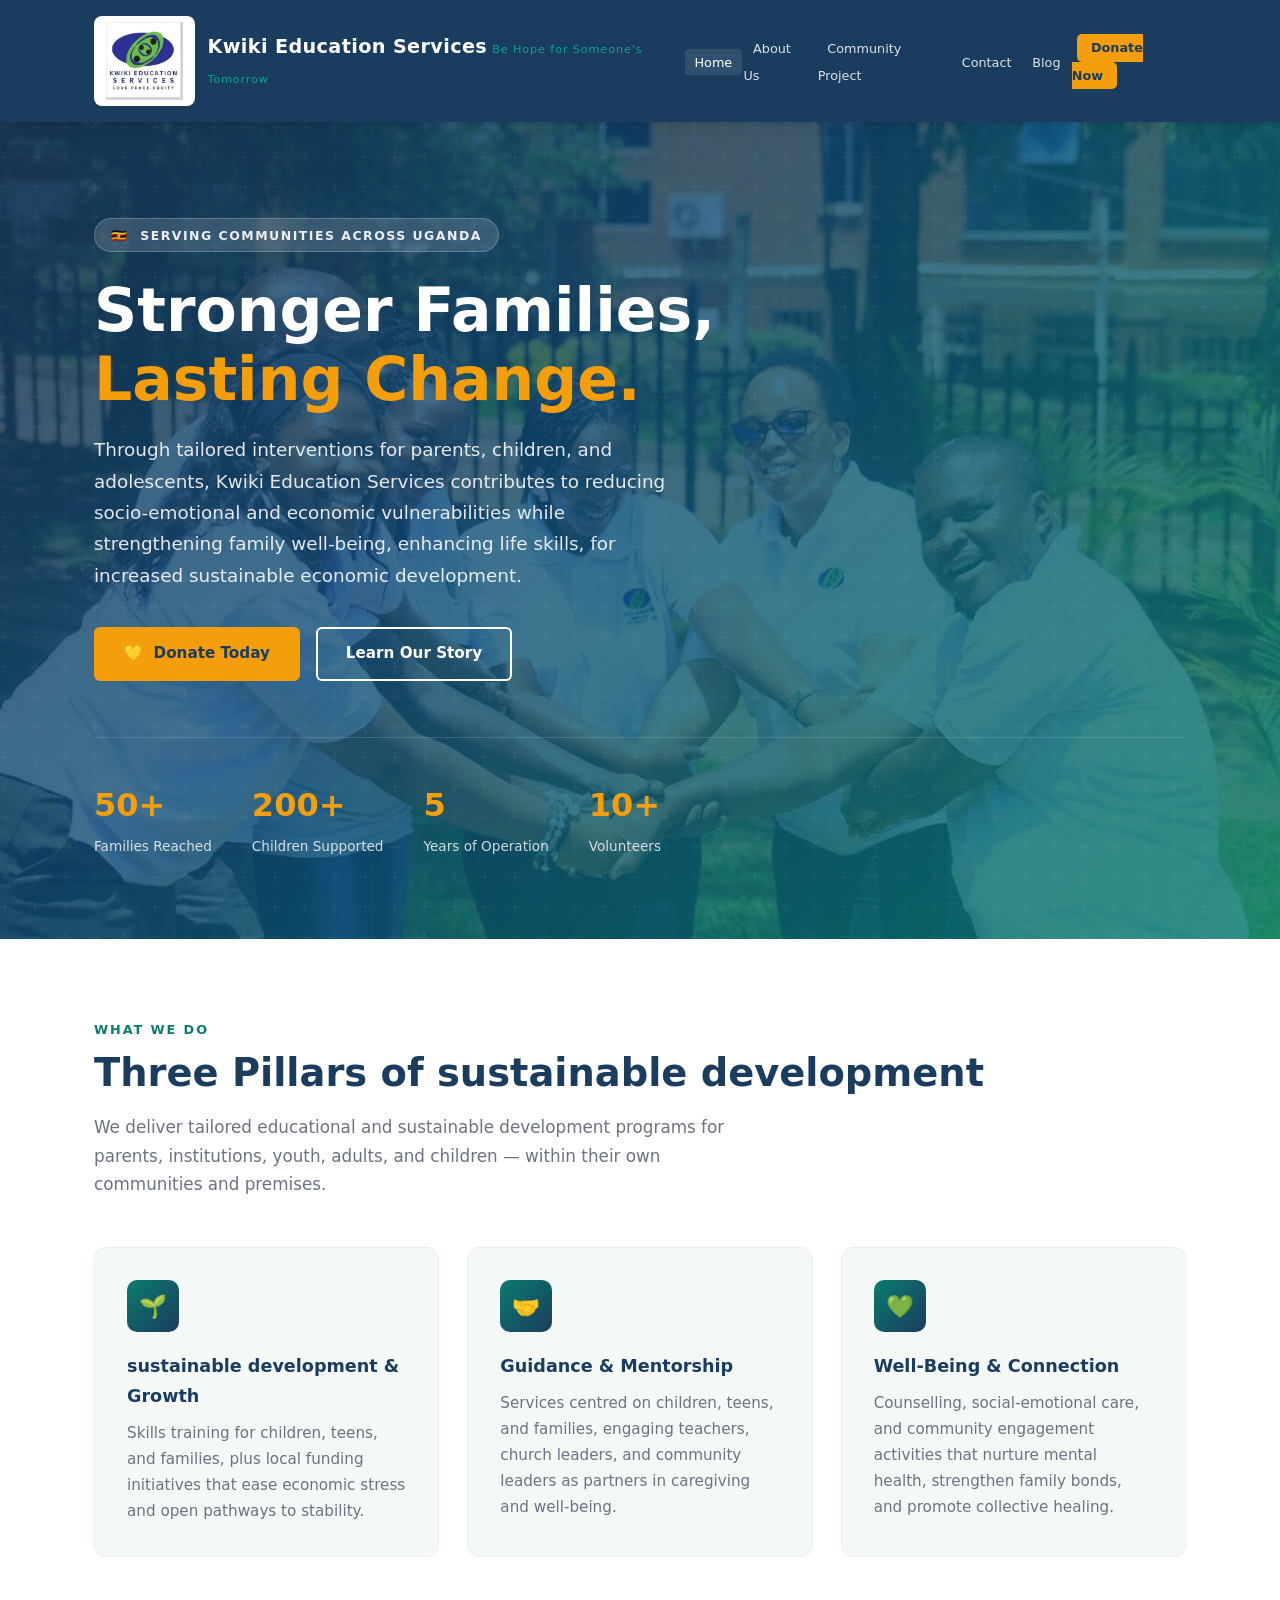
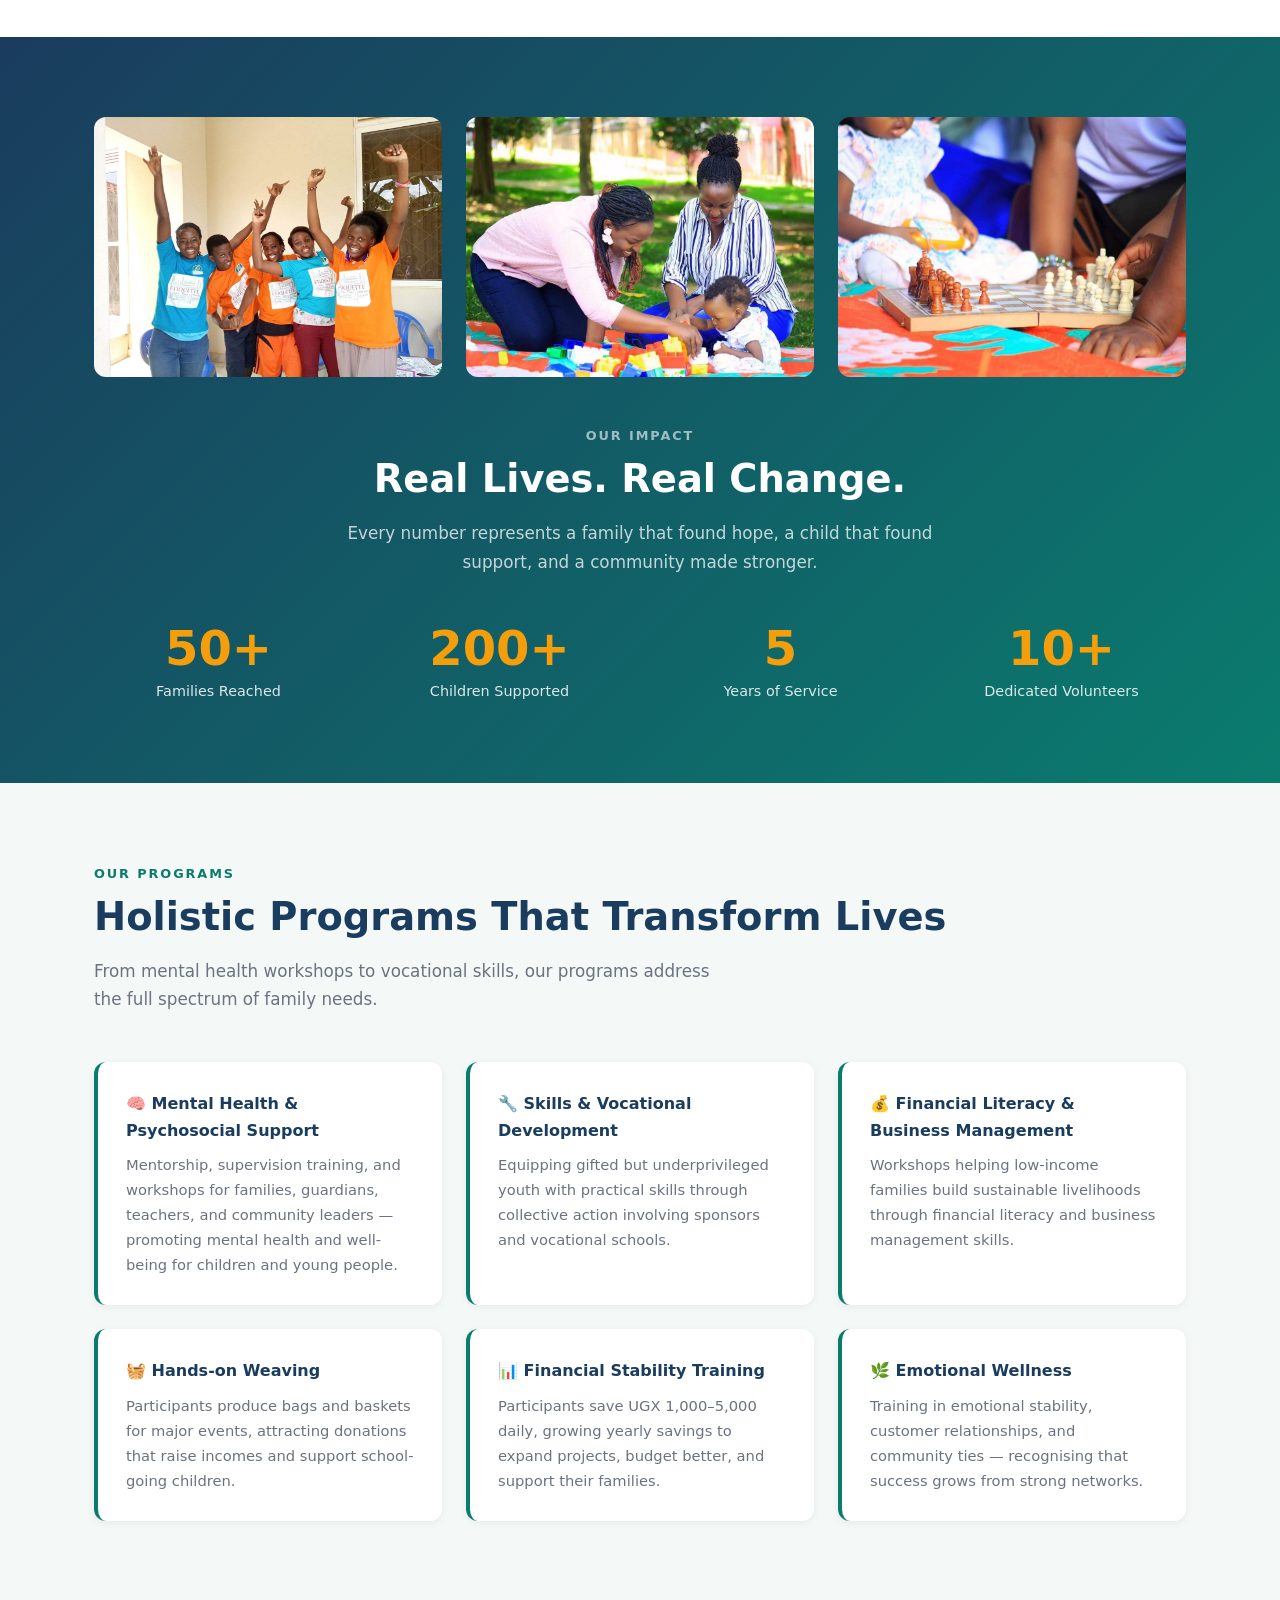
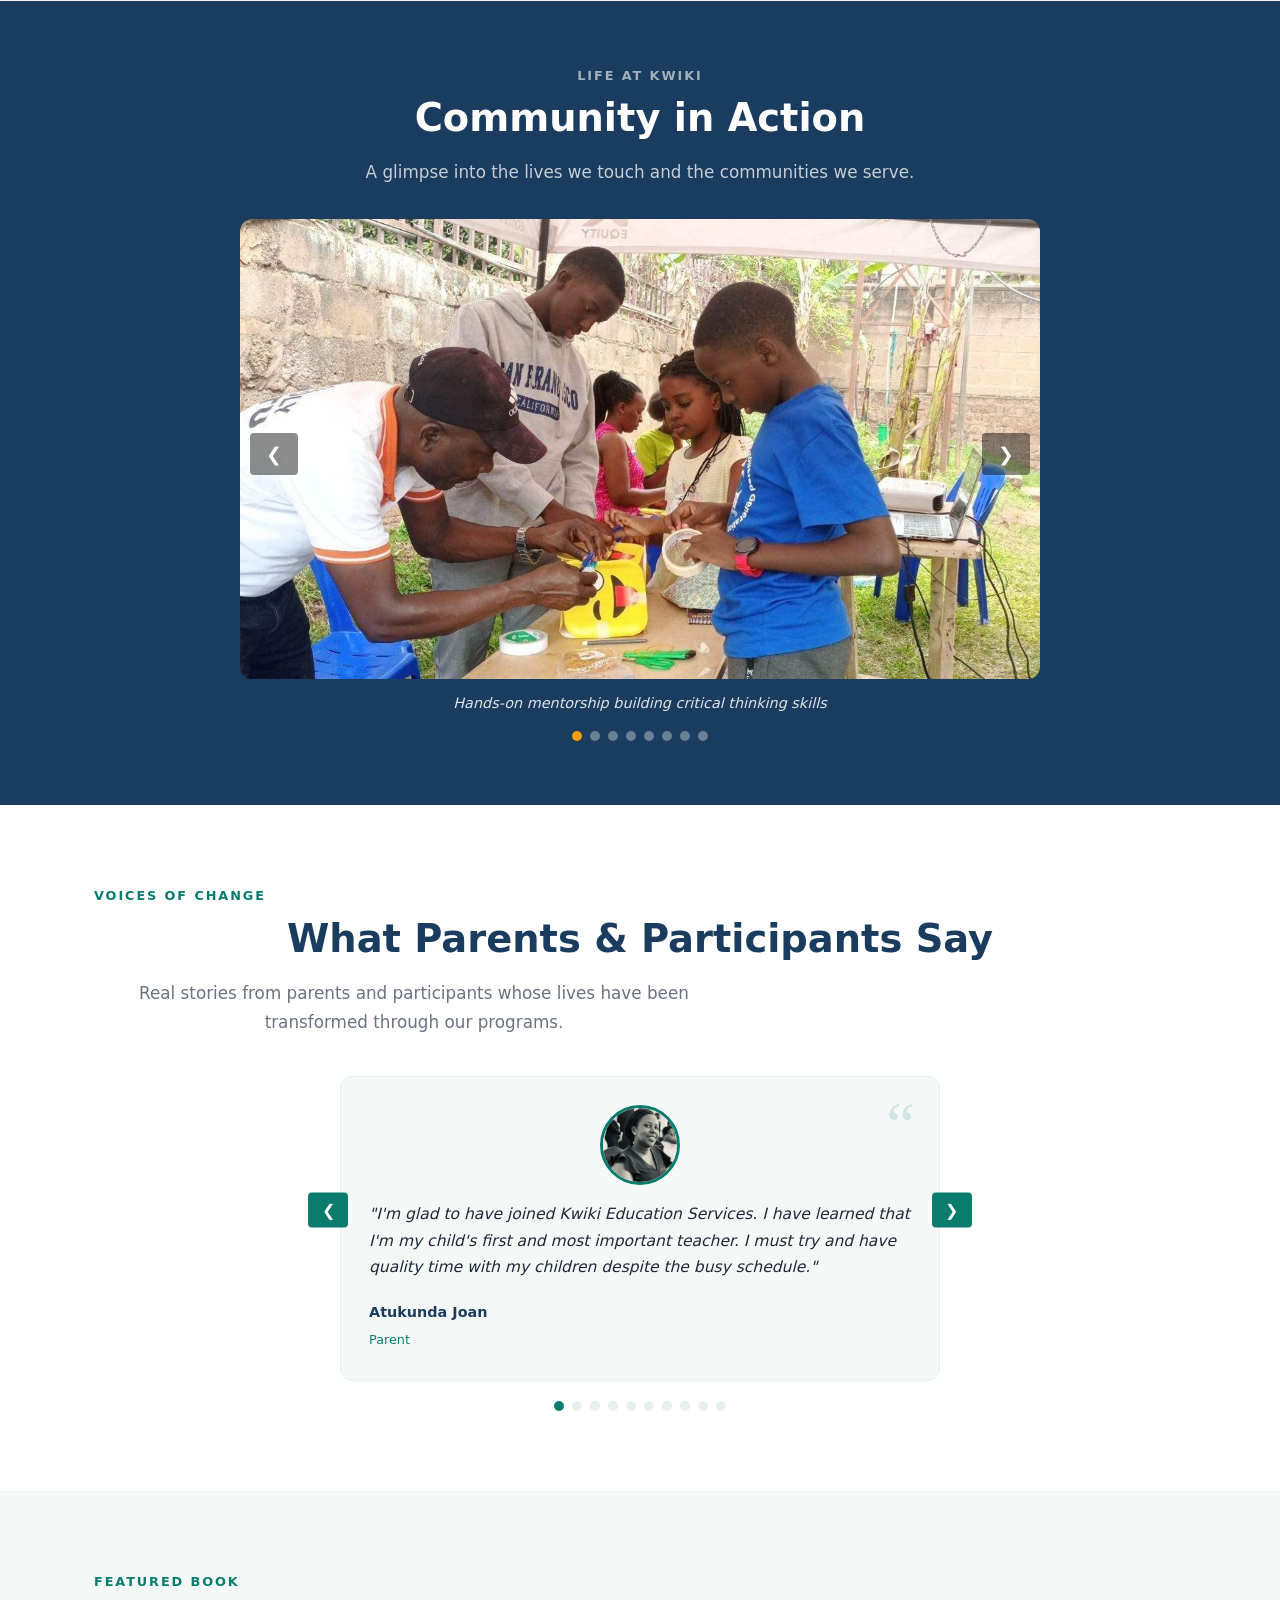
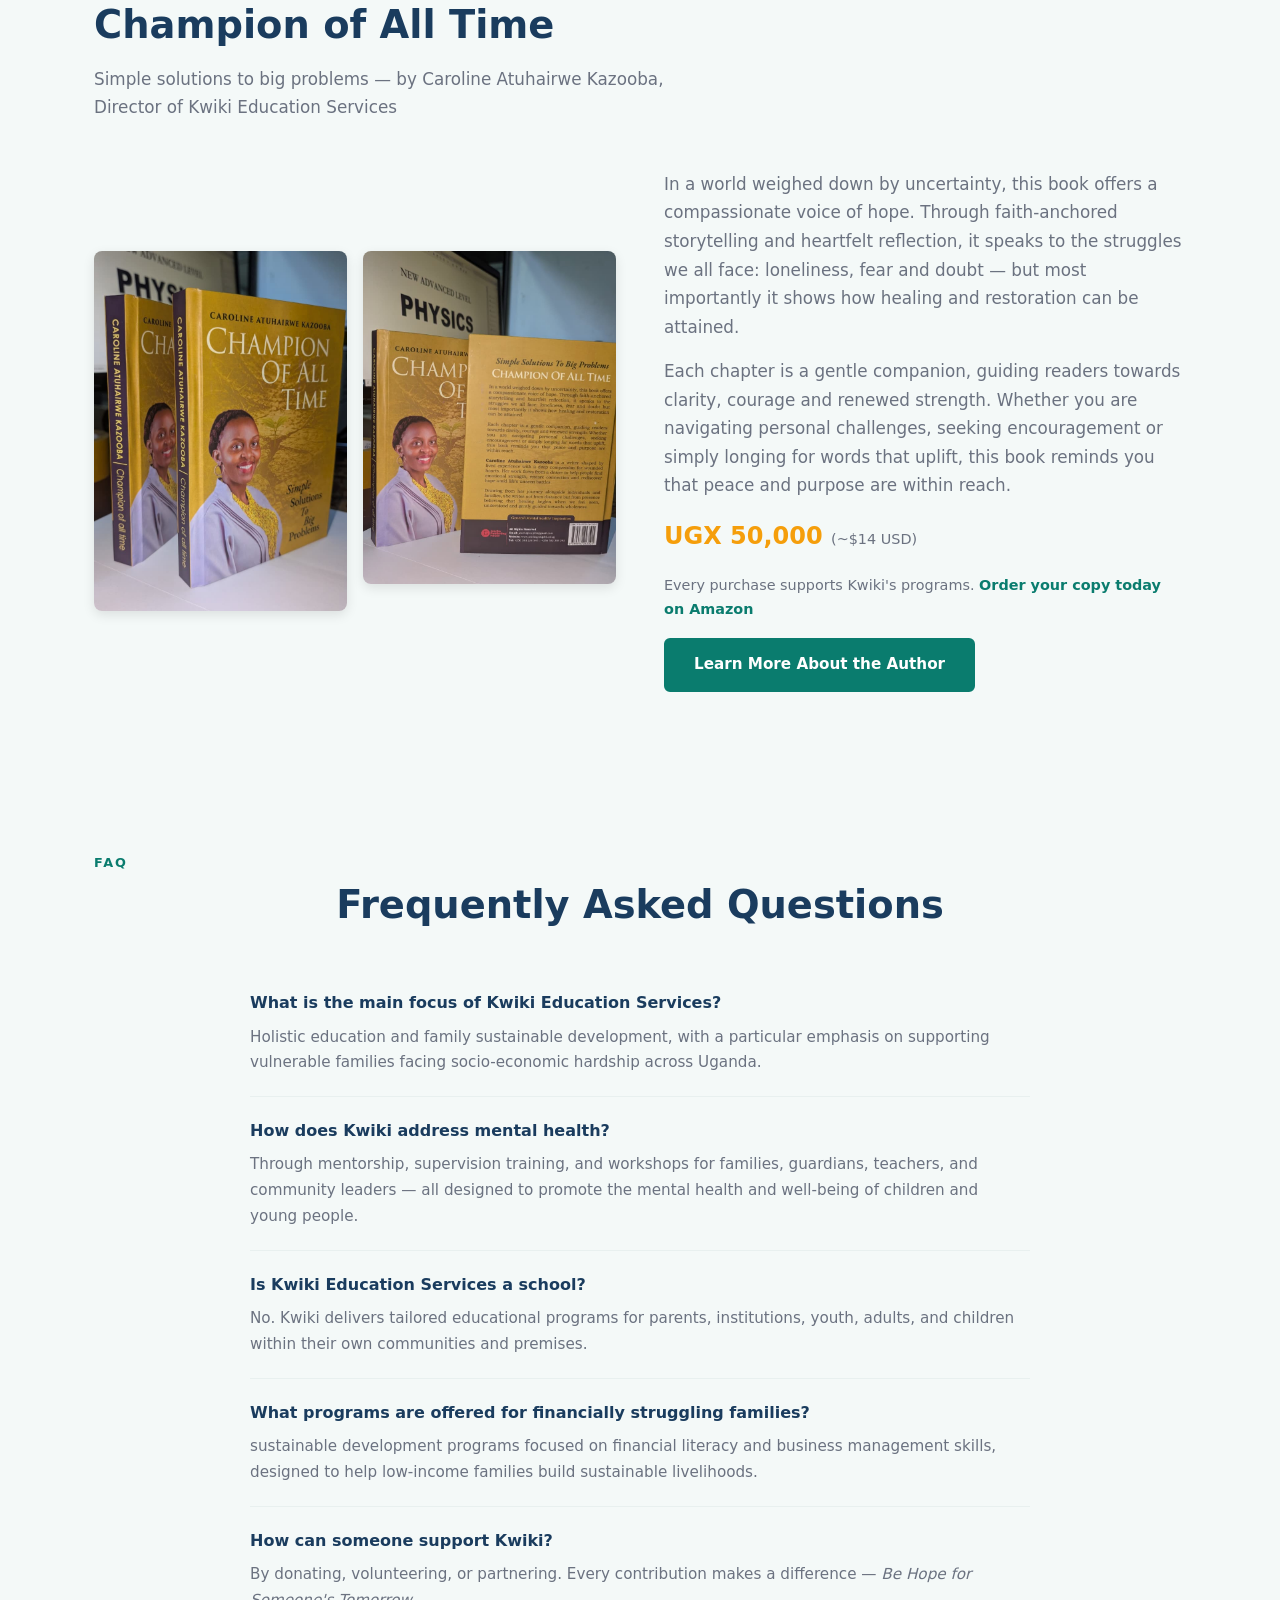
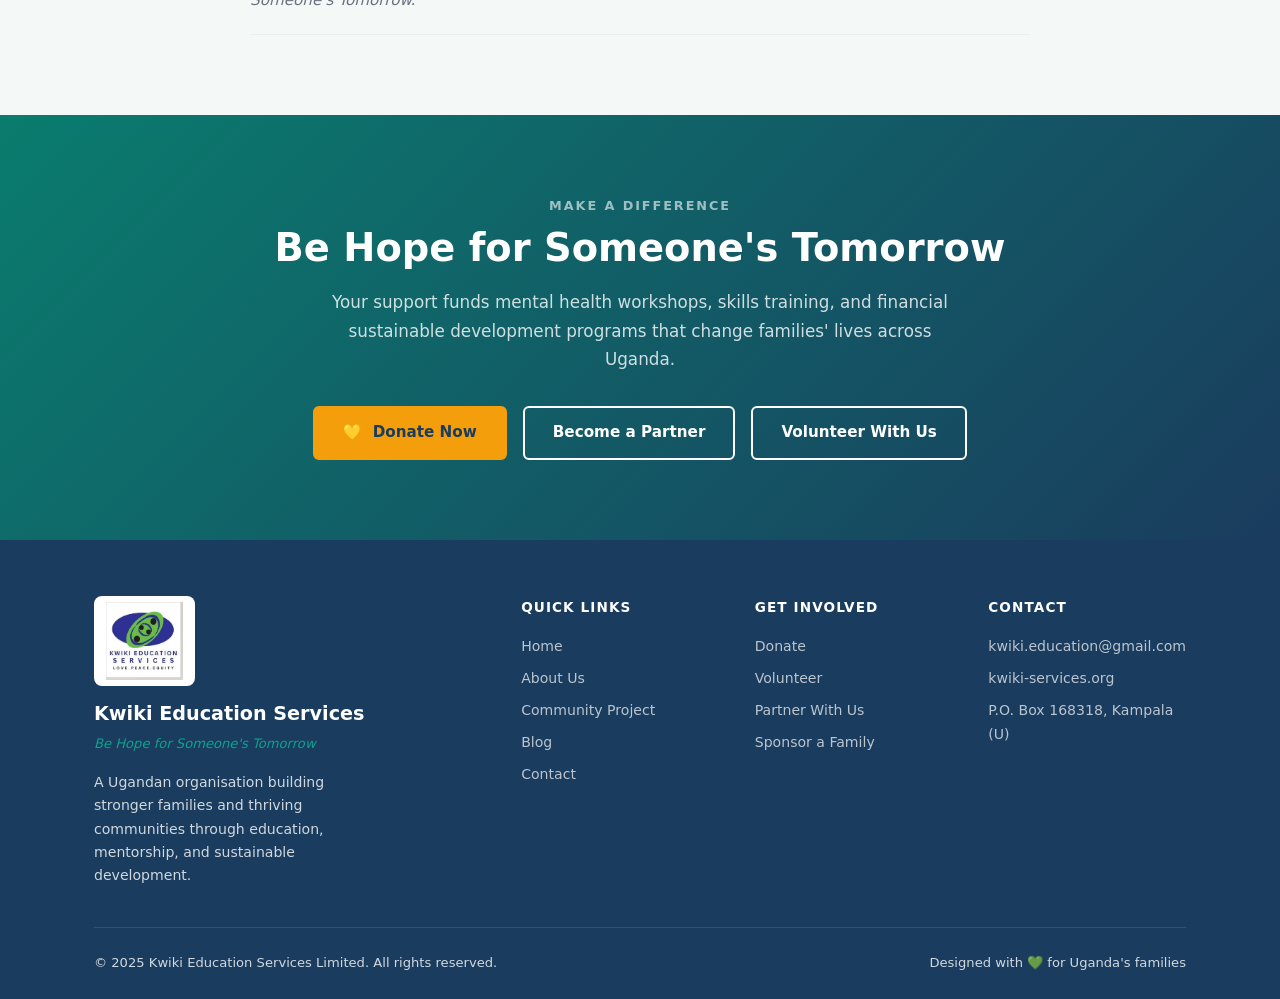
==== commit 22c789d8: "Add Amazon purchase link for Champion of All Time book" ====
--- a/index.html
+++ b/index.html
@@ -1,14 +1,14 @@
-<!DOCTYPE html> <html lang="en"> <head> <meta charset="UTF-8" /> <meta name="viewport" content="width=device-width, initial-scale=1.0" /> <meta name="description" content="Kwiki Education Services promotes programmatic approaches that focus on family mental health, skills training and socio-emotional and economic development." /> <title>Kwiki Education Services | Stronger Families. Thriving Communities.</title><link rel="icon" href="logo1.jpeg" type="image/jpeg" /> <link rel="stylesheet" href="style.css?v=2" /> <meta property="og:title" content="Kwiki Education Services | Stronger Families. Thriving Communities." />
+<!DOCTYPE html> <html lang="en"> <head> <meta charset="UTF-8" /> <meta name="viewport" content="width=device-width, initial-scale=1.0" /> <meta name="description" content="Kwiki Education Services promotes programmatic approaches that focus on family mental health, skills training and socio-emotional and economic development." /> <title>Kwiki Education Services | Stronger Families. Thriving Communities.</title><link rel="icon" href="logo1.jpeg" type="image/jpeg" /> <link rel="stylesheet" href="style.css?v=3" /> <meta property="og:title" content="Kwiki Education Services | Stronger Families. Thriving Communities." />
 <meta property="og:description" content="Kwiki Education Services promotes programmatic approaches that focus on family mental health, skills training and socio-emotional and economic development in Uganda." />
-<meta property="og:image" content="https://kwiki-services.org/logo1.jpeg" />
+<meta property="og:image" content="https://www.kwiki-services.org/logo1.jpeg" />
 <meta property="og:image:width" content="434" />
 <meta property="og:image:height" content="437" />
 <meta property="og:type" content="website" />
-<meta property="og:url" content="https://kwiki-services.org/" />
+<meta property="og:url" content="https://www.kwiki-services.org/" />
 <meta name="twitter:card" content="summary" />
 <meta name="twitter:title" content="Kwiki Education Services | Stronger Families. Thriving Communities." />
 <meta name="twitter:description" content="Kwiki Education Services promotes programmatic approaches that focus on family mental health, skills training and socio-emotional and economic development in Uganda." />
-<meta name="twitter:image" content="https://kwiki-services.org/logo1.jpeg" /><script type="application/ld+json">{"@context":"https://schema.org","@type":"Organization","name":"Kwiki Education Services","url":"https://kwiki-services.org","logo":"https://kwiki-services.org/logo1.jpeg","description":"Strengthening families and communities in Uganda through mental health support, skills training, and financial literacy programs.","email":"kwiki.education@gmail.com","slogan":"Be Hope for Someone's Tomorrow","location":{"@type":"Place","address":{"@type":"PostalAddress","addressCountry":"UG"}}}</script><link rel="sitemap" type="application/xml" title="Sitemap" href="https://kwiki-services.org/sitemap.xml" /><meta name="google-site-verification" content="gQPcC-sMOjtCrTeVlQA0C2nT-HC-cgrkzg6JUpscUYk" /></head> <body> <nav class="navbar"> <div class="container"> <a href="index.html" class="nav-brand"> <img src="logo1.jpeg" alt="Kwiki Education Services" class="nav-logo" fetchpriority="high" /> <div> <span class="org-name">Kwiki Education Services</span> <span class="org-slogan">Be Hope for Someone's Tomorrow</span> </div> </a> <button class="nav-toggle" aria-label="Toggle menu" onclick="document.querySelector('.nav-links').classList.toggle('open')"> <span></span><span></span><span></span> </button> <ul class="nav-links"> <li><a href="index.html" class="active">Home</a></li> <li><a href="about.html">About Us</a></li> <li><a href="kampala.html">Community Project</a></li> <li><a href="contact.html">Contact</a></li> <li><a href="articles.html">Blog</a></li> <li><a href="donations.html" class="btn-donate">Donate Now</a></li> </ul> </div> </nav> <section class="hero"> <div class="container"> <div class="hero-badge">🇺🇬 &nbsp;Serving Communities Across Uganda</div> <h1>Stronger Families,<br /><span>Lasting Change.</span></h1> <p>Through tailored interventions for parents, children, and adolescents, Kwiki Education Services contributes to reducing socio-emotional and economic vulnerabilities while strengthening family well-being, enhancing life skills, for increased sustainable economic development.</p> <div class="hero-cta"> <a href="donations.html" class="btn btn-primary">💛 &nbsp;Donate Today</a> <a href="about.html" class="btn btn-secondary">Learn Our Story</a> </div> <div class="hero-stats"> <div class="hero-stat"><strong>50+</strong><span>Families Reached</span></div> <div class="hero-stat"><strong>200+</strong><span>Children Supported</span></div> <div class="hero-stat"><strong>5</strong><span>Years of Operation</span></div> <div class="hero-stat"><strong>10+</strong><span>Volunteers</span></div> </div> </div> </section> <section class="services"> <div class="container"> <p class="section-label">What We Do</p> <h2 class="section-title">Three Pillars of sustainable development</h2> <p class="section-subtitle">We deliver tailored educational and sustainable development programs for parents, institutions, youth, adults, and children — within their own communities and premises.</p> <div class="services-grid"> <div class="service-card"> <div class="service-icon">🌱</div> <h3>sustainable development &amp; Growth</h3> <p>Skills training for children, teens, and families, plus local funding initiatives that ease economic stress and open pathways to stability.</p> </div> <div class="service-card"> <div class="service-icon">🤝</div> <h3>Guidance &amp; Mentorship</h3> <p>Services centred on children, teens, and families, engaging teachers, church leaders, and community leaders as partners in caregiving and well-being.</p> </div> <div class="service-card"> <div class="service-icon">💚</div> <h3>Well-Being &amp; Connection</h3> <p>Counselling, social-emotional care, and community engagement activities that nurture mental health, strengthen family bonds, and promote collective healing.</p> </div> </div> </div> </section> <section class="impact"> <div class="container"> <div style="display:grid; grid-template-columns:1fr 1fr 1fr; gap:1.5rem; margin-bottom:3rem;"> <img loading="lazy" src="kids.jpeg" alt="Children raising hands in class" style="width:100%; height:260px; object-fit:cover; border-radius:12px;" /> <img loading="lazy" src="baby.jpeg" alt="Nurturing family care" style="width:100%; height:260px; object-fit:cover; border-radius:12px;" /> <img loading="lazy" src="chess.jpeg" alt="Family bonding activities" style="width:100%; height:260px; object-fit:cover; border-radius:12px;" /> </div> <div class="text-center"> <p class="section-label" style="color: rgba(255,255,255,0.6);">Our Impact</p> <h2 class="section-title" style="color: var(--white);">Real Lives. Real Change.</h2> <p class="section-subtitle" style="color: rgba(255,255,255,0.75); margin: 0 auto;">Every number represents a family that found hope, a child that found support, and a community made stronger.</p> <div class="impact-grid"> <div class="impact-item"><strong>50+</strong><p>Families Reached</p></div> <div class="impact-item"><strong>200+</strong><p>Children Supported</p></div> <div class="impact-item"><strong>5</strong><p>Years of Service</p></div> <div class="impact-item"><strong>10+</strong><p>Dedicated Volunteers</p></div> </div> </div> </div> </section> <section class="programs"> <div class="container"> <p class="section-label">Our Programs</p> <h2 class="section-title">Holistic Programs That Transform Lives</h2> <p class="section-subtitle">From mental health workshops to vocational skills, our programs address the full spectrum of family needs.</p> <div class="programs-grid"> <div class="program-card"> <h3>🧠 Mental Health &amp; Psychosocial Support</h3> <p>Mentorship, supervision training, and workshops for families, guardians, teachers, and community leaders — promoting mental health and well-being for children and young people.</p> </div> <div class="program-card"> <h3>🔧 Skills &amp; Vocational Development</h3> <p>Equipping gifted but underprivileged youth with practical skills through collective action involving sponsors and vocational schools.</p> </div> <div class="program-card"> <h3>💰 Financial Literacy &amp; Business Management</h3> <p>Workshops helping low-income families build sustainable livelihoods through financial literacy and business management skills.</p> </div> <div class="program-card"> <h3>🧺 Hands-on Weaving</h3> <p>Participants produce bags and baskets for major events, attracting donations that raise incomes and support school-going children.</p> </div> <div class="program-card"> <h3>📊 Financial Stability Training</h3> <p>Participants save UGX 1,000–5,000 daily, growing yearly savings to expand projects, budget better, and support their families.</p> </div> <div class="program-card"> <h3>🌿 Emotional Wellness</h3> <p>Training in emotional stability, customer relationships, and community ties — recognising that success grows from strong networks.</p> </div> </div> </div> </section> <section style="background: var(--navy); padding: 4rem 0;"> <div class="container text-center"> <p class="section-label" style="color: rgba(255,255,255,0.6);">Life at Kwiki</p> <h2 class="section-title" style="color: var(--white);">Community in Action</h2> <p class="section-subtitle" style="color: rgba(255,255,255,0.75); margin: 0 auto 2rem;">A glimpse into the lives we touch and the communities we serve.</p> <div class="slideshow"> <div class="slides"> <div class="slide active"> <img loading="lazy" src="solving.jpeg" alt="Kwiki staff teaching problem solving" /> <p class="slide-caption">Hands-on mentorship building critical thinking skills</p> </div> <div class="slide"> <img loading="lazy" src="equator.jpeg" alt="Children at the equator in Kasese" /> <p class="slide-caption">Educational tours broadening young minds across Uganda</p> </div> <div class="slide"> <img loading="lazy" src="commA3.jpeg" alt="Community in action" /> <p class="slide-caption">Building stronger communities together across Uganda</p> </div> <div class="slide"> <img loading="lazy" src="commA4.jpeg" alt="Community gathering" /> <p class="slide-caption">Families coming together — the heart of what we do</p> </div> <div class="slide"> <img loading="lazy" src="wellness.jpeg" alt="Emotional wellness training" /> <p class="slide-caption">Emotional wellness training equipping participants daily</p> </div> <div class="slide"> <img loading="lazy" src="basketwaive.jpeg" alt="Hands-on weaving in progress" /> <p class="slide-caption">Hands-on weaving — building skills and sustainable income</p> </div> <div class="slide"> <img loading="lazy" src="commA5.jpeg" alt="Community activity" /> <p class="slide-caption">Strengthening community bonds across Uganda</p> </div> <div class="slide"> <img loading="lazy" src="commA6.jpeg" alt="Community activity" /> <p class="slide-caption">Communities growing together through shared purpose</p> </div> </div> <button class="slide-btn prev" onclick="moveSlide(-1)">&#10094;</button> <button class="slide-btn next" onclick="moveSlide(1)">&#10095;</button> <div class="slide-dots"> <span class="dot active" onclick="goToSlide(0)"></span> <span class="dot" onclick="goToSlide(1)"></span> <span class="dot" onclick="goToSlide(2)"></span> <span class="dot" onclick="goToSlide(3)"></span> <span class="dot" onclick="goToSlide(4)"></span> <span class="dot" onclick="goToSlide(5)"></span> <span class="dot" onclick="goToSlide(6)"></span> <span class="dot" onclick="goToSlide(7)"></span> </div> </div> </div> </section> <section class="testimonials"> <div class="container"> <p class="section-label">Voices of Change</p> <h2 class="section-title text-center">What Parents &amp; Participants Say</h2> <p class="section-subtitle text-center">Real stories from parents and participants whose lives have been transformed through our programs.</p> <div class="testimonial-slideshow"> <div class="testimonial-slides"> <div class="testimonial-slide active"> <div class="testimonial-card"> <img loading="lazy" src="atukundajoan.jpeg" alt="Atukunda Joan" class="testimonial-photo" /> <p>"I'm glad to have joined Kwiki Education Services. I have learned that I'm my child's first and most important teacher. I must try and have quality time with my children despite the busy schedule."</p> <div class="testimonial-author"><strong>Atukunda Joan</strong><span>Parent</span></div> </div> </div> <div class="testimonial-slide"> <div class="testimonial-card"> <img loading="lazy" src="grace2.jpeg" alt="Grace" class="testimonial-photo" /> <p>"I learned to be patient and listen to my children."</p> <div class="testimonial-author"><strong>Grace</strong><span>Parent</span></div> </div> </div> <div class="testimonial-slide"> <div class="testimonial-card"> <img loading="lazy" src="esezaphoebe.jpeg" alt="Eseza Pheobe" class="testimonial-photo" /> <p>"My biggest takeaway so far is understanding each child individually, dealing with each based on their uniqueness. And this is helping in our relationship."</p> <div class="testimonial-author"><strong>Eseza Pheobe</strong><span>Parent</span></div> </div> </div> <div class="testimonial-slide"> <div class="testimonial-card"> <img loading="lazy" src="sanyu.jpeg" alt="Sanyu" class="testimonial-photo" /> <p>"I learnt how to tactfully answer complicated questions asked by children. I learnt not to compare siblings since each is gifted differently. I have also learned to spend more time and play with my children."</p> <div class="testimonial-author"><strong>Sanyu</strong><span>Parent</span></div> </div> </div> <div class="testimonial-slide"> <div class="testimonial-card"> <img loading="lazy" src="jacklinebirungi.jpeg" alt="Jacklin Birungi" class="testimonial-photo" /> <p>"I have learned a lot. Every content is very educative and applicable for me."</p> <div class="testimonial-author"><strong>Jacklin Birungi</strong><span>Parent</span></div> </div> </div> <div class="testimonial-slide"> <div class="testimonial-card"> <img loading="lazy" src="jude.jpeg" alt="Jude" class="testimonial-photo" /> <p>"Parenting is not automatic, but it is a constructive journey guided by parents that children have to go through as they achieve different developmental milestones. In this process all parties must be in position to learn from each other to make it a successful one."</p> <div class="testimonial-author"><strong>Jude</strong><span>Parent</span></div> </div> </div> <div class="testimonial-slide"> <div class="testimonial-card"> <img loading="lazy" src="pheoberwa.jpeg" alt="Pheobe Rwamwenge" class="testimonial-photo" /> <p>"Learning the art of basket weaving at Kwiki has been life-changing. The skills I gained have helped me earn a steady income and provide for my family in ways I never thought possible."</p> <div class="testimonial-author"><strong>Pheobe Rwamwenge</strong><span>Program Participant</span></div> </div> </div> <div class="testimonial-slide"> <div class="testimonial-card"> <img loading="lazy" src="amos.jpeg" alt="Amos Bainomugisha" class="testimonial-photo" /> <p>"Through Kwiki's training I discovered discipline, focus and the power of community. Working together with fellow participants has taught me that we achieve more when we support each other."</p> <div class="testimonial-author"><strong>Amos Bainomugisha</strong><span>Program Participant</span></div> </div> </div> <div class="testimonial-slide"> <div class="testimonial-card"> <img loading="lazy" src="milly1.jpeg" alt="Milly Kinsumbya" class="testimonial-photo" /> <p>"The savings culture I built at Kwiki transformed my household. I now plan, save and invest with confidence — my children's future is more secure because of what I learned here."</p> <div class="testimonial-author"><strong>Milly Kinsumbya</strong><span>Program Participant</span></div> </div> </div> <div class="testimonial-slide"> <div class="testimonial-card"> <img loading="lazy" src="albert.jpeg" alt="Eng. Albert" class="testimonial-photo" /> <p>"The technical and professional skills training at Kwiki opened my eyes to what our communities are truly capable of. When families are equipped with the right tools and knowledge, they don't just survive — they build, they lead, and they inspire the next generation."</p> <div class="testimonial-author"><strong>Eng. Albert</strong><span>Program Participant</span></div> </div> </div> </div> <button class="t-btn t-prev" onclick="moveTestimonial(-1)">&#10094;</button> <button class="t-btn t-next" onclick="moveTestimonial(1)">&#10095;</button> <div class="t-dots"> <span class="t-dot active" onclick="goToTestimonial(0)"></span> <span class="t-dot" onclick="goToTestimonial(1)"></span> <span class="t-dot" onclick="goToTestimonial(2)"></span> <span class="t-dot" onclick="goToTestimonial(3)"></span> <span class="t-dot" onclick="goToTestimonial(4)"></span> <span class="t-dot" onclick="goToTestimonial(5)"></span> <span class="t-dot" onclick="goToTestimonial(6)"></span> <span class="t-dot" onclick="goToTestimonial(7)"></span> <span class="t-dot" onclick="goToTestimonial(8)"></span> <span class="t-dot" onclick="goToTestimonial(9)"></span> </div> </div> </div> </section> <section style="background: var(--off-white); padding: 5rem 0;"> <div class="container"> <p class="section-label">Featured Book</p> <h2 class="section-title">Champion of All Time</h2> <p class="section-subtitle">Simple solutions to big problems — by Caroline Atuhairwe Kazooba, Director of Kwiki Education Services</p> <div class="book-featured-grid"> <div class="book-covers-grid"> <img src="book1.jpeg" alt="Champion of All Time - Front" style="width:100%; border-radius:8px; box-shadow:0 4px 12px rgba(0,0,0,0.1);" /> <img src="book2.jpeg" alt="Champion of All Time - Back" style="width:100%; border-radius:8px; box-shadow:0 4px 12px rgba(0,0,0,0.1);" /> </div> <div> <p style="font-size:1.05rem; color:var(--gray); margin-bottom:1rem;">In a world weighed down by uncertainty, this book offers a compassionate voice of hope. Through faith-anchored storytelling and heartfelt reflection, it speaks to the struggles we all face: loneliness, fear and doubt — but most importantly it shows how healing and restoration can be attained.</p> <p style="font-size:1.05rem; color:var(--gray); margin-bottom:1rem;">Each chapter is a gentle companion, guiding readers towards clarity, courage and renewed strength. Whether you are navigating personal challenges, seeking encouragement or simply longing for words that uplift, this book reminds you that peace and purpose are within reach.</p> <p style="font-size:1.5rem; font-weight:900; color:var(--accent); margin-bottom:1rem;">UGX 50,000 <span style="font-size:0.9rem; font-weight:400; color:var(--gray);">(~$14 USD)</span></p> <p style="font-size:0.9rem; color:var(--gray); margin-bottom:1rem;">Every purchase supports Kwiki's programs. <a href="donations.html#payment-details" style="color:var(--teal); font-weight:600;">Order your copy today</a></p> <a href="about.html" class="btn btn-teal">Learn More About the Author</a> </div> </div> </div> </section> <section class="faq" style="background: var(--off-white);"> <div class="container"> <p class="section-label">FAQ</p> <h2 class="section-title text-center">Frequently Asked Questions</h2> <div class="faq-list"> <div class="faq-item"> <p class="faq-question">What is the main focus of Kwiki Education Services?</p> <p class="faq-answer">Holistic education and family sustainable development, with a particular emphasis on supporting vulnerable families facing socio-economic hardship across Uganda.</p> </div> <div class="faq-item"> <p class="faq-question">How does Kwiki address mental health?</p> <p class="faq-answer">Through mentorship, supervision training, and workshops for families, guardians, teachers, and community leaders — all designed to promote the mental health and well-being of children and young people.</p> </div> <div class="faq-item"> <p class="faq-question">Is Kwiki Education Services a school?</p> <p class="faq-answer">No. Kwiki delivers tailored educational programs for parents, institutions, youth, adults, and children within their own communities and premises.</p> </div> <div class="faq-item"> <p class="faq-question">What programs are offered for financially struggling families?</p> <p class="faq-answer">sustainable development programs focused on financial literacy and business management skills, designed to help low-income families build sustainable livelihoods.</p> </div> <div class="faq-item"> <p class="faq-question">How can someone support Kwiki?</p> <p class="faq-answer">By donating, volunteering, or partnering. Every contribution makes a difference — <em>Be Hope for Someone's Tomorrow.</em></p> </div> </div> </div> </section> <section class="donate-cta"> <div class="container"> <p class="section-label" style="color: rgba(255,255,255,0.6);">Make a Difference</p> <h2 class="section-title">Be Hope for Someone's Tomorrow</h2> <p class="section-subtitle">Your support funds mental health workshops, skills training, and financial sustainable development programs that change families' lives across Uganda.</p> <div class="donate-options"> <a href="donations.html" class="btn btn-primary">💛 &nbsp;Donate Now</a> <a href="contact.html" class="btn btn-secondary">Become a Partner</a> <a href="contact.html" class="btn btn-secondary">Volunteer With Us</a> </div> </div> </section> <footer class="footer"> <div class="container"> <div class="footer-grid"> <div class="footer-brand"> <img loading="lazy" src="logo1.jpeg" alt="Kwiki Education Services" class="footer-logo" /> <p class="org-name">Kwiki Education Services</p> <p class="slogan">Be Hope for Someone's Tomorrow</p> <p>A Ugandan organisation building stronger families and thriving communities through education, mentorship, and sustainable development.</p> </div> <div class="footer-col"> <h4>Quick Links</h4> <a href="index.html">Home</a> <a href="about.html">About Us</a> <a href="kampala.html">Community Project</a> <a href="articles.html">Blog</a> <a href="contact.html">Contact</a> </div> <div class="footer-col"> <h4>Get Involved</h4> <a href="donations.html">Donate</a> <a href="contact.html">Volunteer</a> <a href="contact.html">Partner With Us</a> <a href="contact.html">Sponsor a Family</a> </div> <div class="footer-col"> <h4>Contact</h4> <a href="mailto:kwiki.education@gmail.com">kwiki.education@gmail.com</a> <a href="https://kwiki-services.org" target="_blank">kwiki-services.org</a> <a href="#">P.O. Box 168318, Kampala (U)</a> </div> </div> <div class="footer-bottom"> <span>© 2025 Kwiki Education Services Limited. All rights reserved.</span> <span>Designed with 💚 for Uganda's families</span> </div> </div> </footer> <script>// Hero slideshow
+<meta name="twitter:image" content="https://www.kwiki-services.org/logo1.jpeg" /><script type="application/ld+json">{"@context":"https://schema.org","@type":"Organization","name":"Kwiki Education Services","url":"https://www.kwiki-services.org","logo":"https://www.kwiki-services.org/logo1.jpeg","description":"Strengthening families and communities in Uganda through mental health support, skills training, and financial literacy programs.","email":"kwiki.education@gmail.com","slogan":"Be Hope for Someone's Tomorrow","location":{"@type":"Place","address":{"@type":"PostalAddress","addressCountry":"UG"}}}</script><link rel="sitemap" type="application/xml" title="Sitemap" href="https://www.kwiki-services.org/sitemap.xml" /><meta name="google-site-verification" content="gQPcC-sMOjtCrTeVlQA0C2nT-HC-cgrkzg6JUpscUYk" /></head> <body> <nav class="navbar"> <div class="container"> <a href="index.html" class="nav-brand"> <img src="logo1.jpeg" alt="Kwiki Education Services" class="nav-logo" fetchpriority="high" /> <div> <span class="org-name">Kwiki Education Services</span> <span class="org-slogan">Be Hope for Someone's Tomorrow</span> </div> </a> <button class="nav-toggle" aria-label="Toggle menu" onclick="document.querySelector('.nav-links').classList.toggle('open')"> <span></span><span></span><span></span> </button> <ul class="nav-links"> <li><a href="index.html" class="active">Home</a></li> <li><a href="about.html">About Us</a></li> <li><a href="kampala.html">Community Project</a></li> <li><a href="contact.html">Contact</a></li> <li><a href="articles.html">Blog</a></li> <li><a href="donations.html" class="btn-donate">Donate Now</a></li> </ul> </div> </nav> <section class="hero"> <div class="container"> <div class="hero-badge">🇺🇬 &nbsp;Serving Communities Across Uganda</div> <h1>Stronger Families,<br /><span>Lasting Change.</span></h1> <p>Through tailored interventions for parents, children, and adolescents, Kwiki Education Services contributes to reducing socio-emotional and economic vulnerabilities while strengthening family well-being, enhancing life skills, for increased sustainable economic development.</p> <div class="hero-cta"> <a href="donations.html" class="btn btn-primary">💛 &nbsp;Donate Today</a> <a href="about.html" class="btn btn-secondary">Learn Our Story</a> </div> <div class="hero-stats"> <div class="hero-stat"><strong>50+</strong><span>Families Reached</span></div> <div class="hero-stat"><strong>200+</strong><span>Children Supported</span></div> <div class="hero-stat"><strong>5</strong><span>Years of Operation</span></div> <div class="hero-stat"><strong>10+</strong><span>Volunteers</span></div> </div> </div> </section> <section class="services"> <div class="container"> <p class="section-label">What We Do</p> <h2 class="section-title">Three Pillars of sustainable development</h2> <p class="section-subtitle">We deliver tailored educational and sustainable development programs for parents, institutions, youth, adults, and children — within their own communities and premises.</p> <div class="services-grid"> <div class="service-card"> <div class="service-icon">🌱</div> <h3>sustainable development &amp; Growth</h3> <p>Skills training for children, teens, and families, plus local funding initiatives that ease economic stress and open pathways to stability.</p> </div> <div class="service-card"> <div class="service-icon">🤝</div> <h3>Guidance &amp; Mentorship</h3> <p>Services centred on children, teens, and families, engaging teachers, church leaders, and community leaders as partners in caregiving and well-being.</p> </div> <div class="service-card"> <div class="service-icon">💚</div> <h3>Well-Being &amp; Connection</h3> <p>Counselling, social-emotional care, and community engagement activities that nurture mental health, strengthen family bonds, and promote collective healing.</p> </div> </div> </div> </section> <section class="impact"> <div class="container"> <div style="display:grid; grid-template-columns:1fr 1fr 1fr; gap:1.5rem; margin-bottom:3rem;"> <img loading="lazy" src="kids.jpeg" alt="Children raising hands in class" style="width:100%; height:260px; object-fit:cover; border-radius:12px;" /> <img loading="lazy" src="baby.jpeg" alt="Nurturing family care" style="width:100%; height:260px; object-fit:cover; border-radius:12px;" /> <img loading="lazy" src="chess.jpeg" alt="Family bonding activities" style="width:100%; height:260px; object-fit:cover; border-radius:12px;" /> </div> <div class="text-center"> <p class="section-label" style="color: rgba(255,255,255,0.6);">Our Impact</p> <h2 class="section-title" style="color: var(--white);">Real Lives. Real Change.</h2> <p class="section-subtitle" style="color: rgba(255,255,255,0.75); margin: 0 auto;">Every number represents a family that found hope, a child that found support, and a community made stronger.</p> <div class="impact-grid"> <div class="impact-item"><strong>50+</strong><p>Families Reached</p></div> <div class="impact-item"><strong>200+</strong><p>Children Supported</p></div> <div class="impact-item"><strong>5</strong><p>Years of Service</p></div> <div class="impact-item"><strong>10+</strong><p>Dedicated Volunteers</p></div> </div> </div> </div> </section> <section class="programs"> <div class="container"> <p class="section-label">Our Programs</p> <h2 class="section-title">Holistic Programs That Transform Lives</h2> <p class="section-subtitle">From mental health workshops to vocational skills, our programs address the full spectrum of family needs.</p> <div class="programs-grid"> <div class="program-card"> <h3>🧠 Mental Health &amp; Psychosocial Support</h3> <p>Mentorship, supervision training, and workshops for families, guardians, teachers, and community leaders — promoting mental health and well-being for children and young people.</p> </div> <div class="program-card"> <h3>🔧 Skills &amp; Vocational Development</h3> <p>Equipping gifted but underprivileged youth with practical skills through collective action involving sponsors and vocational schools.</p> </div> <div class="program-card"> <h3>💰 Financial Literacy &amp; Business Management</h3> <p>Workshops helping low-income families build sustainable livelihoods through financial literacy and business management skills.</p> </div> <div class="program-card"> <h3>🧺 Hands-on Weaving</h3> <p>Participants produce bags and baskets for major events, attracting donations that raise incomes and support school-going children.</p> </div> <div class="program-card"> <h3>📊 Financial Stability Training</h3> <p>Participants save UGX 1,000–5,000 daily, growing yearly savings to expand projects, budget better, and support their families.</p> </div> <div class="program-card"> <h3>🌿 Emotional Wellness</h3> <p>Training in emotional stability, customer relationships, and community ties — recognising that success grows from strong networks.</p> </div> </div> </div> </section> <section style="background: var(--navy); padding: 4rem 0;"> <div class="container text-center"> <p class="section-label" style="color: rgba(255,255,255,0.6);">Life at Kwiki</p> <h2 class="section-title" style="color: var(--white);">Community in Action</h2> <p class="section-subtitle" style="color: rgba(255,255,255,0.75); margin: 0 auto 2rem;">A glimpse into the lives we touch and the communities we serve.</p> <div class="slideshow"> <div class="slides"> <div class="slide active"> <img loading="lazy" src="solving.jpeg" alt="Kwiki staff teaching problem solving" /> <p class="slide-caption">Hands-on mentorship building critical thinking skills</p> </div> <div class="slide"> <img loading="lazy" src="equator.jpeg" alt="Children at the equator in Kasese" /> <p class="slide-caption">Educational tours broadening young minds across Uganda</p> </div> <div class="slide"> <img loading="lazy" src="commA3.jpeg" alt="Community in action" /> <p class="slide-caption">Building stronger communities together across Uganda</p> </div> <div class="slide"> <img loading="lazy" src="commA4.jpeg" alt="Community gathering" /> <p class="slide-caption">Families coming together — the heart of what we do</p> </div> <div class="slide"> <img loading="lazy" src="wellness.jpeg" alt="Emotional wellness training" /> <p class="slide-caption">Emotional wellness training equipping participants daily</p> </div> <div class="slide"> <img loading="lazy" src="basketwaive.jpeg" alt="Hands-on weaving in progress" /> <p class="slide-caption">Hands-on weaving — building skills and sustainable income</p> </div> <div class="slide"> <img loading="lazy" src="commA5.jpeg" alt="Community activity" /> <p class="slide-caption">Strengthening community bonds across Uganda</p> </div> <div class="slide"> <img loading="lazy" src="commA6.jpeg" alt="Community activity" /> <p class="slide-caption">Communities growing together through shared purpose</p> </div> </div> <button class="slide-btn prev" onclick="moveSlide(-1)">&#10094;</button> <button class="slide-btn next" onclick="moveSlide(1)">&#10095;</button> <div class="slide-dots"> <span class="dot active" onclick="goToSlide(0)"></span> <span class="dot" onclick="goToSlide(1)"></span> <span class="dot" onclick="goToSlide(2)"></span> <span class="dot" onclick="goToSlide(3)"></span> <span class="dot" onclick="goToSlide(4)"></span> <span class="dot" onclick="goToSlide(5)"></span> <span class="dot" onclick="goToSlide(6)"></span> <span class="dot" onclick="goToSlide(7)"></span> </div> </div> </div> </section> <section class="testimonials"> <div class="container"> <p class="section-label">Voices of Change</p> <h2 class="section-title text-center">What Parents &amp; Participants Say</h2> <p class="section-subtitle text-center">Real stories from parents and participants whose lives have been transformed through our programs.</p> <div class="testimonial-slideshow"> <div class="testimonial-slides"> <div class="testimonial-slide active"> <div class="testimonial-card"> <img loading="lazy" src="atukundajoan.jpeg" alt="Atukunda Joan" class="testimonial-photo" /> <p>"I'm glad to have joined Kwiki Education Services. I have learned that I'm my child's first and most important teacher. I must try and have quality time with my children despite the busy schedule."</p> <div class="testimonial-author"><strong>Atukunda Joan</strong><span>Parent</span></div> </div> </div> <div class="testimonial-slide"> <div class="testimonial-card"> <img loading="lazy" src="grace2.jpeg" alt="Grace" class="testimonial-photo" /> <p>"I learned to be patient and listen to my children."</p> <div class="testimonial-author"><strong>Grace</strong><span>Parent</span></div> </div> </div> <div class="testimonial-slide"> <div class="testimonial-card"> <img loading="lazy" src="esezaphoebe.jpeg" alt="Eseza Pheobe" class="testimonial-photo" /> <p>"My biggest takeaway so far is understanding each child individually, dealing with each based on their uniqueness. And this is helping in our relationship."</p> <div class="testimonial-author"><strong>Eseza Pheobe</strong><span>Parent</span></div> </div> </div> <div class="testimonial-slide"> <div class="testimonial-card"> <img loading="lazy" src="sanyu.jpeg" alt="Sanyu" class="testimonial-photo" /> <p>"I learnt how to tactfully answer complicated questions asked by children. I learnt not to compare siblings since each is gifted differently. I have also learned to spend more time and play with my children."</p> <div class="testimonial-author"><strong>Sanyu</strong><span>Parent</span></div> </div> </div> <div class="testimonial-slide"> <div class="testimonial-card"> <img loading="lazy" src="jacklinebirungi.jpeg" alt="Jacklin Birungi" class="testimonial-photo" /> <p>"I have learned a lot. Every content is very educative and applicable for me."</p> <div class="testimonial-author"><strong>Jacklin Birungi</strong><span>Parent</span></div> </div> </div> <div class="testimonial-slide"> <div class="testimonial-card"> <img loading="lazy" src="jude.jpeg" alt="Jude" class="testimonial-photo" /> <p>"Parenting is not automatic, but it is a constructive journey guided by parents that children have to go through as they achieve different developmental milestones. In this process all parties must be in position to learn from each other to make it a successful one."</p> <div class="testimonial-author"><strong>Jude</strong><span>Parent</span></div> </div> </div> <div class="testimonial-slide"> <div class="testimonial-card"> <img loading="lazy" src="pheoberwa.jpeg" alt="Pheobe Rwamwenge" class="testimonial-photo" /> <p>"Learning the art of basket weaving at Kwiki has been life-changing. The skills I gained have helped me earn a steady income and provide for my family in ways I never thought possible."</p> <div class="testimonial-author"><strong>Pheobe Rwamwenge</strong><span>Program Participant</span></div> </div> </div> <div class="testimonial-slide"> <div class="testimonial-card"> <img loading="lazy" src="amos.jpeg" alt="Amos Bainomugisha" class="testimonial-photo" /> <p>"Through Kwiki's training I discovered discipline, focus and the power of community. Working together with fellow participants has taught me that we achieve more when we support each other."</p> <div class="testimonial-author"><strong>Amos Bainomugisha</strong><span>Program Participant</span></div> </div> </div> <div class="testimonial-slide"> <div class="testimonial-card"> <img loading="lazy" src="milly1.jpeg" alt="Milly Kinsumbya" class="testimonial-photo" /> <p>"The savings culture I built at Kwiki transformed my household. I now plan, save and invest with confidence — my children's future is more secure because of what I learned here."</p> <div class="testimonial-author"><strong>Milly Kinsumbya</strong><span>Program Participant</span></div> </div> </div> <div class="testimonial-slide"> <div class="testimonial-card"> <img loading="lazy" src="albert.jpeg" alt="Eng. Albert" class="testimonial-photo" /> <p>"The technical and professional skills training at Kwiki opened my eyes to what our communities are truly capable of. When families are equipped with the right tools and knowledge, they don't just survive — they build, they lead, and they inspire the next generation."</p> <div class="testimonial-author"><strong>Eng. Albert</strong><span>Program Participant</span></div> </div> </div> </div> <button class="t-btn t-prev" onclick="moveTestimonial(-1)">&#10094;</button> <button class="t-btn t-next" onclick="moveTestimonial(1)">&#10095;</button> <div class="t-dots"> <span class="t-dot active" onclick="goToTestimonial(0)"></span> <span class="t-dot" onclick="goToTestimonial(1)"></span> <span class="t-dot" onclick="goToTestimonial(2)"></span> <span class="t-dot" onclick="goToTestimonial(3)"></span> <span class="t-dot" onclick="goToTestimonial(4)"></span> <span class="t-dot" onclick="goToTestimonial(5)"></span> <span class="t-dot" onclick="goToTestimonial(6)"></span> <span class="t-dot" onclick="goToTestimonial(7)"></span> <span class="t-dot" onclick="goToTestimonial(8)"></span> <span class="t-dot" onclick="goToTestimonial(9)"></span> </div> </div> </div> </section> <section style="background: var(--off-white); padding: 5rem 0;"> <div class="container"> <p class="section-label">Featured Book</p> <h2 class="section-title">Champion of All Time</h2> <p class="section-subtitle">Simple solutions to big problems — by Caroline Atuhairwe Kazooba, Director of Kwiki Education Services</p> <div class="book-featured-grid"> <div class="book-covers-grid"> <img src="book1.jpeg" alt="Champion of All Time - Front" style="width:100%; border-radius:8px; box-shadow:0 4px 12px rgba(0,0,0,0.1);" /> <img src="book2.jpeg" alt="Champion of All Time - Back" style="width:100%; border-radius:8px; box-shadow:0 4px 12px rgba(0,0,0,0.1);" /> </div> <div> <p style="font-size:1.05rem; color:var(--gray); margin-bottom:1rem;">In a world weighed down by uncertainty, this book offers a compassionate voice of hope. Through faith-anchored storytelling and heartfelt reflection, it speaks to the struggles we all face: loneliness, fear and doubt — but most importantly it shows how healing and restoration can be attained.</p> <p style="font-size:1.05rem; color:var(--gray); margin-bottom:1rem;">Each chapter is a gentle companion, guiding readers towards clarity, courage and renewed strength. Whether you are navigating personal challenges, seeking encouragement or simply longing for words that uplift, this book reminds you that peace and purpose are within reach.</p> <p style="font-size:1.5rem; font-weight:900; color:var(--accent); margin-bottom:1rem;">UGX 50,000 <span style="font-size:0.9rem; font-weight:400; color:var(--gray);">(~$14 USD)</span></p> <p style="font-size:0.9rem; color:var(--gray); margin-bottom:1rem;">Every purchase supports Kwiki's programs. <a href="https://www.amazon.com/dp/B0H8XW1Q2B" target="_blank" rel="noopener" style="color:var(--teal); font-weight:600;">Order your copy today on Amazon</a></p> <a href="about.html" class="btn btn-teal">Learn More About the Author</a> </div> </div> </div> </section> <section class="faq" style="background: var(--off-white);"> <div class="container"> <p class="section-label">FAQ</p> <h2 class="section-title text-center">Frequently Asked Questions</h2> <div class="faq-list"> <div class="faq-item"> <p class="faq-question">What is the main focus of Kwiki Education Services?</p> <p class="faq-answer">Holistic education and family sustainable development, with a particular emphasis on supporting vulnerable families facing socio-economic hardship across Uganda.</p> </div> <div class="faq-item"> <p class="faq-question">How does Kwiki address mental health?</p> <p class="faq-answer">Through mentorship, supervision training, and workshops for families, guardians, teachers, and community leaders — all designed to promote the mental health and well-being of children and young people.</p> </div> <div class="faq-item"> <p class="faq-question">Is Kwiki Education Services a school?</p> <p class="faq-answer">No. Kwiki delivers tailored educational programs for parents, institutions, youth, adults, and children within their own communities and premises.</p> </div> <div class="faq-item"> <p class="faq-question">What programs are offered for financially struggling families?</p> <p class="faq-answer">sustainable development programs focused on financial literacy and business management skills, designed to help low-income families build sustainable livelihoods.</p> </div> <div class="faq-item"> <p class="faq-question">How can someone support Kwiki?</p> <p class="faq-answer">By donating, volunteering, or partnering. Every contribution makes a difference — <em>Be Hope for Someone's Tomorrow.</em></p> </div> </div> </div> </section> <section class="donate-cta"> <div class="container"> <p class="section-label" style="color: rgba(255,255,255,0.6);">Make a Difference</p> <h2 class="section-title">Be Hope for Someone's Tomorrow</h2> <p class="section-subtitle">Your support funds mental health workshops, skills training, and financial sustainable development programs that change families' lives across Uganda.</p> <div class="donate-options"> <a href="donations.html" class="btn btn-primary">💛 &nbsp;Donate Now</a> <a href="contact.html" class="btn btn-secondary">Become a Partner</a> <a href="contact.html" class="btn btn-secondary">Volunteer With Us</a> </div> </div> </section> <footer class="footer"> <div class="container"> <div class="footer-grid"> <div class="footer-brand"> <img loading="lazy" src="logo1.jpeg" alt="Kwiki Education Services" class="footer-logo" /> <p class="org-name">Kwiki Education Services</p> <p class="slogan">Be Hope for Someone's Tomorrow</p> <p>A Ugandan organisation building stronger families and thriving communities through education, mentorship, and sustainable development.</p> </div> <div class="footer-col"> <h4>Quick Links</h4> <a href="index.html">Home</a> <a href="about.html">About Us</a> <a href="kampala.html">Community Project</a> <a href="articles.html">Blog</a> <a href="contact.html">Contact</a> </div> <div class="footer-col"> <h4>Get Involved</h4> <a href="donations.html">Donate</a> <a href="contact.html">Volunteer</a> <a href="contact.html">Partner With Us</a> <a href="contact.html">Sponsor a Family</a> </div> <div class="footer-col"> <h4>Contact</h4> <a href="mailto:kwiki.education@gmail.com">kwiki.education@gmail.com</a> <a href="https://www.kwiki-services.org" target="_blank">kwiki-services.org</a> <a href="#">P.O. Box 168318, Kampala (U)</a> </div> </div> <div class="footer-bottom"> <span>© 2025 Kwiki Education Services Limited. All rights reserved.</span> <span>Designed with 💚 for Uganda's families</span> </div> </div> </footer> <script>// Hero slideshow
 let current = 0;
 const slides = document.querySelectorAll('.slide');
 const dots = document.querySelectorAll('.dot');
--- a/style.css
+++ b/style.css
@@ -1 +1 @@
-*,*::before,*::after{box-sizing:border-box;margin:0;padding:0}:root{--navy:#1a3c5e;--teal:#0a7c6e;--teal-light:#0fa08e;--white:#ffffff;--off-white:#f4f9f8;--gray:#6b7280;--light-gray:#e8f0ef;--accent:#f59e0b;--text:#1f2937}html{scroll-behavior:smooth}body{font-family:'Segoe UI',system-ui,sans-serif;color:var(--text);line-height:1.7;background:var(--white)}img{max-width:100%;display:block}a{text-decoration:none;color:inherit}ul{list-style:none}.container{max-width:1140px;margin:0 auto;padding:0 1.5rem}section{padding:5rem 0}.section-label{font-size:0.8rem;font-weight:700;letter-spacing:0.15em;text-transform:uppercase;color:var(--teal);margin-bottom:0.5rem}.section-title{font-size:clamp(1.75rem,3vw,2.5rem);font-weight:800;color:var(--navy);line-height:1.25;margin-bottom:1rem}.section-subtitle{font-size:1.05rem;color:var(--gray);max-width:640px}.text-center{text-align:center}.text-center .section-subtitle{margin:0 auto}.btn{display:inline-block;padding:0.75rem 1.75rem;border-radius:6px;font-weight:600;font-size:0.95rem;transition:all 0.2s ease;cursor:pointer;border:2px solid transparent}.btn-primary{background:var(--accent);color:var(--navy);border-color:var(--accent)}.btn-primary:hover{background:#d97706;border-color:#d97706}.btn-secondary{background:transparent;color:var(--white);border-color:var(--white)}.btn-secondary:hover{background:var(--white);color:var(--navy)}.btn-teal{background:var(--teal);color:var(--white);border-color:var(--teal)}.btn-teal:hover{background:var(--teal-light);border-color:var(--teal-light)}.btn-outline-navy{background:transparent;color:var(--navy);border-color:var(--navy)}.btn-outline-navy:hover{background:var(--navy);color:var(--white)}.navbar{position:sticky;top:0;z-index:1000;background:var(--navy);box-shadow:0 2px 12px rgba(0,0,0,0.15)}.navbar .container{display:flex;align-items:center;justify-content:space-between;padding-top:1rem;padding-bottom:1rem}.nav-brand{display:flex;align-items:center;gap:0.75rem;flex-direction:row}.nav-logo{height:90px;width:auto;object-fit:contain;flex-shrink:0;background-color:#ffffff !important;border-radius:8px;padding:6px 12px;display:block}.footer-logo{height:90px;width:auto;object-fit:contain;margin-bottom:0.75rem;background-color:#ffffff !important;border-radius:8px;padding:6px 12px;display:block}@media (max-width:768px){.nav-logo{height:55px;padding:4px 8px}.footer-logo{height:55px;padding:4px 8px}}.nav-brand .org-name{font-size:1.2rem;font-weight:800;color:var(--white);letter-spacing:0.02em}.nav-brand .org-slogan{font-size:0.7rem;color:var(--teal-light);letter-spacing:0.08em}.nav-links{display:flex;align-items:center;gap:0.1rem}.nav-links a{color:rgba(255,255,255,0.85);font-size:0.8rem;font-weight:500;padding:0.35rem 0.6rem;border-radius:4px;transition:all 0.2s}.nav-links a:hover,.nav-links a.active{color:var(--white);background:rgba(255,255,255,0.1)}.nav-links .btn-donate{background:var(--accent);color:var(--navy);font-weight:700;padding:0.4rem 0.9rem;border-radius:5px;margin-left:0.3rem}.nav-links .btn-donate:hover{background:#d97706}.nav-toggle{display:none;flex-direction:column;gap:5px;background:none;border:none;cursor:pointer;padding:4px}.nav-toggle span{display:block;width:24px;height:2px;background:var(--white);border-radius:2px;transition:all 0.3s}.hero{background:linear-gradient(135deg,rgba(26,60,94,0.85) 0%,rgba(15,76,117,0.8) 40%,rgba(10,124,110,0.85) 100%),url('teamjoinhands.jpeg') center/cover no-repeat;color:var(--white);padding:6rem 0 5rem;position:relative;overflow:hidden}.hero::before{content:'';position:absolute;inset:0;background:url("data:image/svg+xml,%3Csvg width='60' height='60' viewBox='0 0 60 60' xmlns='http://www.w3.org/2000/svg'%3E%3Cg fill='none' fill-rule='evenodd'%3E%3Cg fill='%23ffffff' fill-opacity='0.03'%3E%3Cpath d='M36 34v-4h-2v4h-4v2h4v4h2v-4h4v-2h-4zm0-30V0h-2v4h-4v2h4v4h2V6h4V4h-4zM6 34v-4H4v4H0v2h4v4h2v-4h4v-2H6zM6 4V0H4v4H0v2h4v4h2V6h4V4H6z'/%3E%3C/g%3E%3C/g%3E%3C/svg%3E")}.hero .container{position:relative}.hero-badge{display:inline-block;background:rgba(255,255,255,0.15);color:rgba(255,255,255,0.9);font-size:0.78rem;font-weight:600;letter-spacing:0.12em;text-transform:uppercase;padding:0.35rem 1rem;border-radius:20px;margin-bottom:1.5rem;border:1px solid rgba(255,255,255,0.2)}.hero h1{font-size:clamp(2.2rem,5vw,3.75rem);font-weight:900;line-height:1.15;margin-bottom:1.25rem;max-width:750px}.hero h1 span{color:var(--accent)}.hero p{font-size:1.15rem;opacity:0.88;max-width:580px;margin-bottom:2.25rem}.hero-cta{display:flex;gap:1rem;flex-wrap:wrap}.hero-stats{display:flex;gap:2.5rem;margin-top:3.5rem;padding-top:2.5rem;border-top:1px solid rgba(255,255,255,0.15);flex-wrap:wrap}.hero-stat strong{display:block;font-size:2rem;font-weight:900;color:var(--accent)}.hero-stat span{font-size:0.85rem;opacity:0.8}.services{background:var(--white)}.services-grid{display:grid;grid-template-columns:repeat(auto-fit,minmax(280px,1fr));gap:1.75rem;margin-top:3rem}.service-card{background:var(--off-white);border-radius:12px;padding:2rem;border:1px solid var(--light-gray);transition:transform 0.2s,box-shadow 0.2s}.service-card:hover{transform:translateY(-4px);box-shadow:0 12px 30px rgba(10,124,110,0.12)}.service-icon{width:52px;height:52px;background:linear-gradient(135deg,var(--teal),var(--navy));border-radius:10px;display:flex;align-items:center;justify-content:center;margin-bottom:1.25rem;font-size:1.4rem}.service-card h3{font-size:1.1rem;font-weight:700;color:var(--navy);margin-bottom:0.6rem}.service-card p{font-size:0.95rem;color:var(--gray)}.impact{background:linear-gradient(135deg,var(--navy),var(--teal));color:var(--white)}.impact-grid{display:grid;grid-template-columns:repeat(auto-fit,minmax(180px,1fr));gap:2rem;margin-top:3rem;text-align:center}.impact-item strong{display:block;font-size:3rem;font-weight:900;color:var(--accent);line-height:1}.impact-item p{font-size:0.9rem;opacity:0.85;margin-top:0.4rem}.programs{background:var(--off-white)}.programs-grid{display:grid;grid-template-columns:repeat(auto-fit,minmax(300px,1fr));gap:1.5rem;margin-top:3rem}.program-card{background:var(--white);border-radius:12px;padding:1.75rem;border-left:4px solid var(--teal);box-shadow:0 2px 8px rgba(0,0,0,0.06);transition:box-shadow 0.2s}.program-card:hover{box-shadow:0 8px 24px rgba(10,124,110,0.12)}.program-card h3{font-size:1rem;font-weight:700;color:var(--navy);margin-bottom:0.5rem}.program-card p{font-size:0.92rem;color:var(--gray)}.testimonials{background:var(--white)}.testimonials-grid{display:grid;grid-template-columns:repeat(auto-fit,minmax(280px,1fr));gap:1.5rem;margin-top:3rem}.testimonial-card{background:var(--off-white);border-radius:12px;padding:1.75rem;border:1px solid var(--light-gray);position:relative}.testimonial-card::before{content:'\201C';position:absolute;top:1rem;right:1.5rem;font-size:4rem;color:var(--teal);opacity:0.15;font-family:Georgia,serif;line-height:1}.testimonial-card p{font-size:0.97rem;color:var(--text);font-style:italic;margin-bottom:1.25rem}.testimonial-author strong{display:block;font-size:0.9rem;font-weight:700;color:var(--navy)}.testimonial-author span{font-size:0.8rem;color:var(--teal)}.donate-cta{background:linear-gradient(135deg,var(--teal) 0%,var(--navy) 100%);color:var(--white);text-align:center;padding:5rem 0}.donate-cta .section-title{color:var(--white)}.donate-cta .section-subtitle{color:rgba(255,255,255,0.8);margin:0 auto 2rem}.donate-options{display:flex;gap:1rem;justify-content:center;flex-wrap:wrap;margin-top:2rem}.page-hero{background:linear-gradient(135deg,rgba(26,60,94,0.82) 0%,rgba(10,124,110,0.82) 100%),url('teamjoinhands.jpeg') center/cover no-repeat;color:var(--white);padding:4rem 0;text-align:center}.page-hero h1{font-size:clamp(2rem,4vw,3rem);font-weight:900}.page-hero p{font-size:1.1rem;opacity:0.85;max-width:600px;margin:1rem auto 0}.vision-mission{background:var(--white)}.vm-grid{display:grid;grid-template-columns:1fr 1fr;gap:2rem;margin-top:3rem}.vm-card{background:var(--off-white);border-radius:12px;padding:2rem;border-top:4px solid var(--teal)}.vm-card h3{font-size:1.15rem;font-weight:700;color:var(--navy);margin-bottom:0.75rem}.vm-card p{color:var(--gray);font-size:0.97rem}.director-section{background:var(--off-white)}.director-content{display:grid;grid-template-columns:1fr 2fr;gap:3rem;align-items:start;margin-top:3rem}.director-photo{background:linear-gradient(135deg,var(--teal),var(--navy));border-radius:12px;aspect-ratio:3/4;display:flex;align-items:center;justify-content:center;color:rgba(255,255,255,0.5);font-size:0.85rem;text-align:center;padding:1rem}.director-info h3{font-size:1.6rem;font-weight:800;color:var(--navy)}.director-info .title{color:var(--teal);font-weight:600;margin-bottom:1.25rem}.director-info p{color:var(--gray);margin-bottom:1rem}.problem-statement{background:var(--white)}.problem-list{display:grid;grid-template-columns:repeat(auto-fit,minmax(280px,1fr));gap:1.5rem;margin-top:3rem}.problem-item{background:#fff5f5;border-left:4px solid #ef4444;padding:1.5rem;border-radius:0 8px 8px 0}.problem-item p{font-size:0.95rem;color:var(--text)}.kampala-intro{background:var(--white)}.kampala-grid{display:grid;grid-template-columns:repeat(auto-fit,minmax(300px,1fr));gap:1.75rem;margin-top:3rem}.kampala-card{background:var(--off-white);border-radius:12px;padding:2rem;border:1px solid var(--light-gray)}.kampala-card .card-icon{width:48px;height:48px;border-radius:10px;background:linear-gradient(135deg,var(--teal),var(--navy));display:flex;align-items:center;justify-content:center;font-size:1.3rem;margin-bottom:1rem}.kampala-card h3{font-size:1.05rem;font-weight:700;color:var(--navy);margin-bottom:0.6rem}.kampala-card p{font-size:0.93rem;color:var(--gray)}.contact-section{background:var(--white)}.contact-grid{display:grid;grid-template-columns:1fr 1.5fr;gap:3rem;margin-top:3rem}.contact-info h3{font-size:1.2rem;font-weight:700;color:var(--navy);margin-bottom:1.5rem}.contact-item{display:flex;gap:1rem;margin-bottom:1.25rem;align-items:flex-start}.contact-item .icon{width:40px;height:40px;background:var(--teal);border-radius:8px;display:flex;align-items:center;justify-content:center;color:white;font-size:1rem;flex-shrink:0}.contact-item div strong{display:block;font-size:0.85rem;font-weight:700;color:var(--navy)}.contact-item div span{font-size:0.9rem;color:var(--gray)}.contact-form{background:var(--off-white);padding:2rem;border-radius:12px}.form-group{margin-bottom:1.25rem}.form-group label{display:block;font-size:0.85rem;font-weight:600;color:var(--navy);margin-bottom:0.4rem}.form-group input,.form-group textarea,.form-group select{width:100%;padding:0.7rem 1rem;border:1.5px solid var(--light-gray);border-radius:6px;font-size:0.95rem;font-family:inherit;background:var(--white);color:var(--text);transition:border-color 0.2s}.form-group input:focus,.form-group textarea:focus,.form-group select:focus{outline:none;border-color:var(--teal)}.form-group textarea{resize:vertical;min-height:130px}.form-row{display:grid;grid-template-columns:1fr 1fr;gap:1rem}.donations-section{background:var(--white)}.donation-intro{max-width:700px;margin:0 auto 3rem;text-align:center}.donation-tiers{display:grid;grid-template-columns:repeat(auto-fit,minmax(240px,1fr));gap:1.5rem;margin-bottom:3rem}.tier-card{background:var(--off-white);border-radius:12px;padding:2rem;text-align:center;border:2px solid var(--light-gray);transition:all 0.2s}.tier-card.featured{border-color:var(--teal);background:var(--white);box-shadow:0 8px 30px rgba(10,124,110,0.15);transform:translateY(-4px)}.tier-amount{font-size:2.2rem;font-weight:900;color:var(--teal);margin-bottom:0.25rem}.tier-label{font-size:0.8rem;font-weight:700;text-transform:uppercase;letter-spacing:0.1em;color:var(--gray);margin-bottom:1rem}.tier-impact{font-size:0.9rem;color:var(--text);margin-bottom:1.5rem}.why-donate{background:var(--off-white)}.why-grid{display:grid;grid-template-columns:repeat(auto-fit,minmax(240px,1fr));gap:1.5rem;margin-top:3rem}.why-item{text-align:center;padding:1.75rem}.why-item .why-icon{font-size:2.5rem;margin-bottom:1rem}.why-item h4{font-weight:700;color:var(--navy);margin-bottom:0.5rem}.why-item p{font-size:0.9rem;color:var(--gray)}.faq{background:var(--white)}.faq-list{margin-top:2.5rem;max-width:780px;margin-left:auto;margin-right:auto}.faq-item{border-bottom:1px solid var(--light-gray);padding:1.25rem 0}.faq-question{font-weight:700;color:var(--navy);margin-bottom:0.5rem;font-size:1rem}.faq-answer{font-size:0.95rem;color:var(--gray)}.testimonial-slideshow{position:relative;max-width:600px;margin:2.5rem auto 0}.testimonial-slides{position:relative}.testimonial-slide{display:none}.testimonial-slide.active{display:block}.testimonial-photo{width:80px;height:80px;border-radius:50%;object-fit:cover;margin:0 auto 1rem;display:block;border:3px solid var(--teal)}.t-btn{position:absolute;top:40%;transform:translateY(-50%);background:var(--teal);color:white;border:none;padding:0.5rem 0.85rem;font-size:1rem;cursor:pointer;border-radius:4px;transition:background 0.2s;z-index:10}.t-btn:hover{background:var(--navy)}.t-btn.t-prev{left:-2rem}.t-btn.t-next{right:-2rem}.t-dots{display:flex;justify-content:center;gap:0.5rem;margin-top:1.25rem}.t-dot{width:10px;height:10px;background:var(--light-gray);border-radius:50%;cursor:pointer;transition:background 0.2s}.t-dot.active{background:var(--teal)}@media (max-width:768px){.t-btn.t-prev{left:0}.t-btn.t-next{right:0}}.slideshow{position:relative;max-width:800px;margin:0 auto;border-radius:12px;overflow:hidden}.slides{position:relative}.slide{display:none}.slide.active{display:block}.slide img{width:100%;height:460px;object-fit:cover;border-radius:12px}.slide-caption{color:rgba(255,255,255,0.85);font-size:0.9rem;margin-top:0.75rem;font-style:italic}.slide-btn{position:absolute;top:45%;transform:translateY(-50%);background:rgba(0,0,0,0.45);color:white;border:none;padding:0.6rem 1rem;font-size:1.2rem;cursor:pointer;border-radius:4px;transition:background 0.2s;z-index:10}.slide-btn:hover{background:rgba(0,0,0,0.7)}.slide-btn.prev{left:10px}.slide-btn.next{right:10px}.slide-dots{display:flex;justify-content:center;gap:0.5rem;margin-top:1rem}.dot{width:10px;height:10px;background:rgba(255,255,255,0.35);border-radius:50%;cursor:pointer;transition:background 0.2s}.dot.active{background:var(--accent)}@media (max-width:768px){.slide img{height:260px}.impact-photos{grid-template-columns:1fr !important}}.footer{background:var(--navy);color:rgba(255,255,255,0.8);padding:3.5rem 0 1.5rem}.footer-grid{display:grid;grid-template-columns:2fr 1fr 1fr 1fr;gap:2.5rem;margin-bottom:2.5rem}.footer-brand .org-name{font-size:1.2rem;font-weight:800;color:var(--white);margin-bottom:0.25rem}.footer-brand .slogan{color:var(--teal-light);font-size:0.82rem;font-style:italic;margin-bottom:1rem}.footer-brand p{font-size:0.88rem;max-width:280px;line-height:1.65}.footer-col h4{font-size:0.85rem;font-weight:700;text-transform:uppercase;letter-spacing:0.08em;color:var(--white);margin-bottom:1rem}.footer-col a{display:block;font-size:0.88rem;color:rgba(255,255,255,0.7);margin-bottom:0.5rem;transition:color 0.2s}.footer-col a:hover{color:var(--teal-light)}.footer-bottom{border-top:1px solid rgba(255,255,255,0.1);padding-top:1.5rem;display:flex;justify-content:space-between;align-items:center;font-size:0.82rem;flex-wrap:wrap;gap:0.5rem}.footer-bottom a{color:var(--teal-light)}@media (max-width:768px){section{padding:3.5rem 0}.nav-links{display:none;flex-direction:column;position:absolute;top:100%;left:0;right:0;background:var(--navy);padding:1rem 1.5rem;gap:0.25rem}.nav-links.open{display:flex}.nav-toggle{display:flex}.navbar .container{position:relative}.vm-grid{grid-template-columns:1fr}.director-content{grid-template-columns:1fr}.director-photo{aspect-ratio:auto;padding:0}.director-photo img{height:auto!important;object-fit:contain!important;border-radius:12px!important}.contact-grid{grid-template-columns:1fr}.footer-grid{grid-template-columns:1fr 1fr}.form-row{grid-template-columns:1fr}.hero-stats{gap:1.5rem}.donate-options{flex-direction:column;align-items:center}}@media (max-width:480px){.footer-grid{grid-template-columns:1fr}.hero-cta{flex-direction:column}}.book-covers-grid{display:grid;grid-template-columns:1fr 1fr;gap:1rem}.book-content-grid{display:grid;grid-template-columns:1fr 2fr;gap:3rem;align-items:start;margin-top:3rem}.book-featured-grid{display:grid;grid-template-columns:1fr 1fr;gap:3rem;align-items:center;margin-top:3rem}.modal-content-book{display:grid;grid-template-columns:1fr 1fr;gap:1.5rem}@media(max-width:768px){.book-content-grid,.book-featured-grid,.modal-content-book{grid-template-columns:1fr}.book-covers-grid{gap:0.75rem}}@media(max-width:480px){.book-covers-grid{grid-template-columns:1fr;max-width:240px;margin:0 auto}}+*,*::before,*::after{box-sizing:border-box;margin:0;padding:0}:root{--navy:#1a3c5e;--teal:#0a7c6e;--teal-light:#0fa08e;--white:#ffffff;--off-white:#f4f9f8;--gray:#6b7280;--light-gray:#e8f0ef;--accent:#f59e0b;--text:#1f2937}html{scroll-behavior:smooth}body{font-family:'Segoe UI',system-ui,sans-serif;color:var(--text);line-height:1.7;background:var(--white)}img{max-width:100%;display:block}a{text-decoration:none;color:inherit}ul{list-style:none}.container{max-width:1140px;margin:0 auto;padding:0 1.5rem}section{padding:5rem 0}.section-label{font-size:0.8rem;font-weight:700;letter-spacing:0.15em;text-transform:uppercase;color:var(--teal);margin-bottom:0.5rem}.section-title{font-size:clamp(1.75rem,3vw,2.5rem);font-weight:800;color:var(--navy);line-height:1.25;margin-bottom:1rem}.section-subtitle{font-size:1.05rem;color:var(--gray);max-width:640px}.text-center{text-align:center}.text-center .section-subtitle{margin:0 auto}.btn{display:inline-block;padding:0.75rem 1.75rem;border-radius:6px;font-weight:600;font-size:0.95rem;transition:all 0.2s ease;cursor:pointer;border:2px solid transparent}.btn-primary{background:var(--accent);color:var(--navy);border-color:var(--accent)}.btn-primary:hover{background:#d97706;border-color:#d97706}.btn-secondary{background:transparent;color:var(--white);border-color:var(--white)}.btn-secondary:hover{background:var(--white);color:var(--navy)}.btn-teal{background:var(--teal);color:var(--white);border-color:var(--teal)}.btn-teal:hover{background:var(--teal-light);border-color:var(--teal-light)}.btn-outline-navy{background:transparent;color:var(--navy);border-color:var(--navy)}.btn-outline-navy:hover{background:var(--navy);color:var(--white)}.navbar{position:sticky;top:0;z-index:1000;background:var(--navy);box-shadow:0 2px 12px rgba(0,0,0,0.15)}.navbar .container{display:flex;align-items:center;justify-content:space-between;padding-top:1rem;padding-bottom:1rem}.nav-brand{display:flex;align-items:center;gap:0.75rem;flex-direction:row}.nav-logo{height:90px;width:auto;object-fit:contain;flex-shrink:0;background-color:#ffffff !important;border-radius:8px;padding:6px 12px;display:block}.footer-logo{height:90px;width:auto;object-fit:contain;margin-bottom:0.75rem;background-color:#ffffff !important;border-radius:8px;padding:6px 12px;display:block}@media (max-width:768px){.nav-logo{height:55px;padding:4px 8px}.footer-logo{height:55px;padding:4px 8px}.nav-brand .org-slogan{display:block;white-space:nowrap}}.nav-brand .org-name{font-size:1.2rem;font-weight:800;color:var(--white);letter-spacing:0.02em}.nav-brand .org-slogan{font-size:0.7rem;color:var(--teal-light);letter-spacing:0.08em}.nav-links{display:flex;align-items:center;gap:0.1rem}.nav-links a{color:rgba(255,255,255,0.85);font-size:0.8rem;font-weight:500;padding:0.35rem 0.6rem;border-radius:4px;transition:all 0.2s}.nav-links a:hover,.nav-links a.active{color:var(--white);background:rgba(255,255,255,0.1)}.nav-links .btn-donate{background:var(--accent);color:var(--navy);font-weight:700;padding:0.4rem 0.9rem;border-radius:5px;margin-left:0.3rem}.nav-links .btn-donate:hover{background:#d97706}.nav-toggle{display:none;flex-direction:column;gap:5px;background:none;border:none;cursor:pointer;padding:4px}.nav-toggle span{display:block;width:24px;height:2px;background:var(--white);border-radius:2px;transition:all 0.3s}.hero{background:linear-gradient(135deg,rgba(26,60,94,0.85) 0%,rgba(15,76,117,0.8) 40%,rgba(10,124,110,0.85) 100%),url('teamjoinhands.jpeg') center/cover no-repeat;color:var(--white);padding:6rem 0 5rem;position:relative;overflow:hidden}.hero::before{content:'';position:absolute;inset:0;background:url("data:image/svg+xml,%3Csvg width='60' height='60' viewBox='0 0 60 60' xmlns='http://www.w3.org/2000/svg'%3E%3Cg fill='none' fill-rule='evenodd'%3E%3Cg fill='%23ffffff' fill-opacity='0.03'%3E%3Cpath d='M36 34v-4h-2v4h-4v2h4v4h2v-4h4v-2h-4zm0-30V0h-2v4h-4v2h4v4h2V6h4V4h-4zM6 34v-4H4v4H0v2h4v4h2v-4h4v-2H6zM6 4V0H4v4H0v2h4v4h2V6h4V4H6z'/%3E%3C/g%3E%3C/g%3E%3C/svg%3E")}.hero .container{position:relative}.hero-badge{display:inline-block;background:rgba(255,255,255,0.15);color:rgba(255,255,255,0.9);font-size:0.78rem;font-weight:600;letter-spacing:0.12em;text-transform:uppercase;padding:0.35rem 1rem;border-radius:20px;margin-bottom:1.5rem;border:1px solid rgba(255,255,255,0.2)}.hero h1{font-size:clamp(2.2rem,5vw,3.75rem);font-weight:900;line-height:1.15;margin-bottom:1.25rem;max-width:750px}.hero h1 span{color:var(--accent)}.hero p{font-size:1.15rem;opacity:0.88;max-width:580px;margin-bottom:2.25rem}.hero-cta{display:flex;gap:1rem;flex-wrap:wrap}.hero-stats{display:flex;gap:2.5rem;margin-top:3.5rem;padding-top:2.5rem;border-top:1px solid rgba(255,255,255,0.15);flex-wrap:wrap}.hero-stat strong{display:block;font-size:2rem;font-weight:900;color:var(--accent)}.hero-stat span{font-size:0.85rem;opacity:0.8}.services{background:var(--white)}.services-grid{display:grid;grid-template-columns:repeat(auto-fit,minmax(280px,1fr));gap:1.75rem;margin-top:3rem}.service-card{background:var(--off-white);border-radius:12px;padding:2rem;border:1px solid var(--light-gray);transition:transform 0.2s,box-shadow 0.2s}.service-card:hover{transform:translateY(-4px);box-shadow:0 12px 30px rgba(10,124,110,0.12)}.service-icon{width:52px;height:52px;background:linear-gradient(135deg,var(--teal),var(--navy));border-radius:10px;display:flex;align-items:center;justify-content:center;margin-bottom:1.25rem;font-size:1.4rem}.service-card h3{font-size:1.1rem;font-weight:700;color:var(--navy);margin-bottom:0.6rem}.service-card p{font-size:0.95rem;color:var(--gray)}.impact{background:linear-gradient(135deg,var(--navy),var(--teal));color:var(--white)}.impact-grid{display:grid;grid-template-columns:repeat(auto-fit,minmax(180px,1fr));gap:2rem;margin-top:3rem;text-align:center}.impact-item strong{display:block;font-size:3rem;font-weight:900;color:var(--accent);line-height:1}.impact-item p{font-size:0.9rem;opacity:0.85;margin-top:0.4rem}.programs{background:var(--off-white)}.programs-grid{display:grid;grid-template-columns:repeat(auto-fit,minmax(300px,1fr));gap:1.5rem;margin-top:3rem}.program-card{background:var(--white);border-radius:12px;padding:1.75rem;border-left:4px solid var(--teal);box-shadow:0 2px 8px rgba(0,0,0,0.06);transition:box-shadow 0.2s}.program-card:hover{box-shadow:0 8px 24px rgba(10,124,110,0.12)}.program-card h3{font-size:1rem;font-weight:700;color:var(--navy);margin-bottom:0.5rem}.program-card p{font-size:0.92rem;color:var(--gray)}.testimonials{background:var(--white)}.testimonials-grid{display:grid;grid-template-columns:repeat(auto-fit,minmax(280px,1fr));gap:1.5rem;margin-top:3rem}.testimonial-card{background:var(--off-white);border-radius:12px;padding:1.75rem;border:1px solid var(--light-gray);position:relative}.testimonial-card::before{content:'\201C';position:absolute;top:1rem;right:1.5rem;font-size:4rem;color:var(--teal);opacity:0.15;font-family:Georgia,serif;line-height:1}.testimonial-card p{font-size:0.97rem;color:var(--text);font-style:italic;margin-bottom:1.25rem}.testimonial-author strong{display:block;font-size:0.9rem;font-weight:700;color:var(--navy)}.testimonial-author span{font-size:0.8rem;color:var(--teal)}.donate-cta{background:linear-gradient(135deg,var(--teal) 0%,var(--navy) 100%);color:var(--white);text-align:center;padding:5rem 0}.donate-cta .section-title{color:var(--white)}.donate-cta .section-subtitle{color:rgba(255,255,255,0.8);margin:0 auto 2rem}.donate-options{display:flex;gap:1rem;justify-content:center;flex-wrap:wrap;margin-top:2rem}.page-hero{background:linear-gradient(135deg,rgba(26,60,94,0.82) 0%,rgba(10,124,110,0.82) 100%),url('teamjoinhands.jpeg') center/cover no-repeat;color:var(--white);padding:4rem 0;text-align:center}.page-hero h1{font-size:clamp(2rem,4vw,3rem);font-weight:900}.page-hero p{font-size:1.1rem;opacity:0.85;max-width:600px;margin:1rem auto 0}.vision-mission{background:var(--white)}.vm-grid{display:grid;grid-template-columns:1fr 1fr;gap:2rem;margin-top:3rem}.vm-card{background:var(--off-white);border-radius:12px;padding:2rem;border-top:4px solid var(--teal)}.vm-card h3{font-size:1.15rem;font-weight:700;color:var(--navy);margin-bottom:0.75rem}.vm-card p{color:var(--gray);font-size:0.97rem}.director-section{background:var(--off-white)}.director-content{display:grid;grid-template-columns:1fr 2fr;gap:3rem;align-items:start;margin-top:3rem}.director-photo{background:linear-gradient(135deg,var(--teal),var(--navy));border-radius:12px;aspect-ratio:3/4;display:flex;align-items:center;justify-content:center;color:rgba(255,255,255,0.5);font-size:0.85rem;text-align:center;padding:1rem}.director-info h3{font-size:1.6rem;font-weight:800;color:var(--navy)}.director-info .title{color:var(--teal);font-weight:600;margin-bottom:1.25rem}.director-info p{color:var(--gray);margin-bottom:1rem}.problem-statement{background:var(--white)}.problem-list{display:grid;grid-template-columns:repeat(auto-fit,minmax(280px,1fr));gap:1.5rem;margin-top:3rem}.problem-item{background:#fff5f5;border-left:4px solid #ef4444;padding:1.5rem;border-radius:0 8px 8px 0}.problem-item p{font-size:0.95rem;color:var(--text)}.kampala-intro{background:var(--white)}.kampala-grid{display:grid;grid-template-columns:repeat(auto-fit,minmax(300px,1fr));gap:1.75rem;margin-top:3rem}.kampala-card{background:var(--off-white);border-radius:12px;padding:2rem;border:1px solid var(--light-gray)}.kampala-card .card-icon{width:48px;height:48px;border-radius:10px;background:linear-gradient(135deg,var(--teal),var(--navy));display:flex;align-items:center;justify-content:center;font-size:1.3rem;margin-bottom:1rem}.kampala-card h3{font-size:1.05rem;font-weight:700;color:var(--navy);margin-bottom:0.6rem}.kampala-card p{font-size:0.93rem;color:var(--gray)}.contact-section{background:var(--white)}.contact-grid{display:grid;grid-template-columns:1fr 1.5fr;gap:3rem;margin-top:3rem}.contact-info h3{font-size:1.2rem;font-weight:700;color:var(--navy);margin-bottom:1.5rem}.contact-item{display:flex;gap:1rem;margin-bottom:1.25rem;align-items:flex-start}.contact-item .icon{width:40px;height:40px;background:var(--teal);border-radius:8px;display:flex;align-items:center;justify-content:center;color:white;font-size:1rem;flex-shrink:0}.contact-item div strong{display:block;font-size:0.85rem;font-weight:700;color:var(--navy)}.contact-item div span{font-size:0.9rem;color:var(--gray)}.contact-form{background:var(--off-white);padding:2rem;border-radius:12px}.form-group{margin-bottom:1.25rem}.form-group label{display:block;font-size:0.85rem;font-weight:600;color:var(--navy);margin-bottom:0.4rem}.form-group input,.form-group textarea,.form-group select{width:100%;padding:0.7rem 1rem;border:1.5px solid var(--light-gray);border-radius:6px;font-size:0.95rem;font-family:inherit;background:var(--white);color:var(--text);transition:border-color 0.2s}.form-group input:focus,.form-group textarea:focus,.form-group select:focus{outline:none;border-color:var(--teal)}.form-group textarea{resize:vertical;min-height:130px}.form-row{display:grid;grid-template-columns:1fr 1fr;gap:1rem}.donations-section{background:var(--white)}.donation-intro{max-width:700px;margin:0 auto 3rem;text-align:center}.donation-tiers{display:grid;grid-template-columns:repeat(auto-fit,minmax(240px,1fr));gap:1.5rem;margin-bottom:3rem}.tier-card{background:var(--off-white);border-radius:12px;padding:2rem;text-align:center;border:2px solid var(--light-gray);transition:all 0.2s}.tier-card.featured{border-color:var(--teal);background:var(--white);box-shadow:0 8px 30px rgba(10,124,110,0.15);transform:translateY(-4px)}.tier-amount{font-size:2.2rem;font-weight:900;color:var(--teal);margin-bottom:0.25rem}.tier-label{font-size:0.8rem;font-weight:700;text-transform:uppercase;letter-spacing:0.1em;color:var(--gray);margin-bottom:1rem}.tier-impact{font-size:0.9rem;color:var(--text);margin-bottom:1.5rem}.why-donate{background:var(--off-white)}.why-grid{display:grid;grid-template-columns:repeat(auto-fit,minmax(240px,1fr));gap:1.5rem;margin-top:3rem}.why-item{text-align:center;padding:1.75rem}.why-item .why-icon{font-size:2.5rem;margin-bottom:1rem}.why-item h4{font-weight:700;color:var(--navy);margin-bottom:0.5rem}.why-item p{font-size:0.9rem;color:var(--gray)}.faq{background:var(--white)}.faq-list{margin-top:2.5rem;max-width:780px;margin-left:auto;margin-right:auto}.faq-item{border-bottom:1px solid var(--light-gray);padding:1.25rem 0}.faq-question{font-weight:700;color:var(--navy);margin-bottom:0.5rem;font-size:1rem}.faq-answer{font-size:0.95rem;color:var(--gray)}.testimonial-slideshow{position:relative;max-width:600px;margin:2.5rem auto 0}.testimonial-slides{position:relative}.testimonial-slide{display:none}.testimonial-slide.active{display:block}.testimonial-photo{width:80px;height:80px;border-radius:50%;object-fit:cover;margin:0 auto 1rem;display:block;border:3px solid var(--teal)}.t-btn{position:absolute;top:40%;transform:translateY(-50%);background:var(--teal);color:white;border:none;padding:0.5rem 0.85rem;font-size:1rem;cursor:pointer;border-radius:4px;transition:background 0.2s;z-index:10}.t-btn:hover{background:var(--navy)}.t-btn.t-prev{left:-2rem}.t-btn.t-next{right:-2rem}.t-dots{display:flex;justify-content:center;gap:0.5rem;margin-top:1.25rem}.t-dot{width:10px;height:10px;background:var(--light-gray);border-radius:50%;cursor:pointer;transition:background 0.2s}.t-dot.active{background:var(--teal)}@media (max-width:768px){.t-btn.t-prev{left:0}.t-btn.t-next{right:0}}.slideshow{position:relative;max-width:800px;margin:0 auto;border-radius:12px;overflow:hidden}.slides{position:relative}.slide{display:none}.slide.active{display:block}.slide img{width:100%;height:460px;object-fit:cover;border-radius:12px}.slide-caption{color:rgba(255,255,255,0.85);font-size:0.9rem;margin-top:0.75rem;font-style:italic}.slide-btn{position:absolute;top:45%;transform:translateY(-50%);background:rgba(0,0,0,0.45);color:white;border:none;padding:0.6rem 1rem;font-size:1.2rem;cursor:pointer;border-radius:4px;transition:background 0.2s;z-index:10}.slide-btn:hover{background:rgba(0,0,0,0.7)}.slide-btn.prev{left:10px}.slide-btn.next{right:10px}.slide-dots{display:flex;justify-content:center;gap:0.5rem;margin-top:1rem}.dot{width:10px;height:10px;background:rgba(255,255,255,0.35);border-radius:50%;cursor:pointer;transition:background 0.2s}.dot.active{background:var(--accent)}@media (max-width:768px){.slide img{height:260px}.impact-photos{grid-template-columns:1fr !important}}.footer{background:var(--navy);color:rgba(255,255,255,0.8);padding:3.5rem 0 1.5rem}.footer-grid{display:grid;grid-template-columns:2fr 1fr 1fr 1fr;gap:2.5rem;margin-bottom:2.5rem}.footer-brand .org-name{font-size:1.2rem;font-weight:800;color:var(--white);margin-bottom:0.25rem}.footer-brand .slogan{color:var(--teal-light);font-size:0.82rem;font-style:italic;margin-bottom:1rem}.footer-brand p{font-size:0.88rem;max-width:280px;line-height:1.65}.footer-col h4{font-size:0.85rem;font-weight:700;text-transform:uppercase;letter-spacing:0.08em;color:var(--white);margin-bottom:1rem}.footer-col a{display:block;font-size:0.88rem;color:rgba(255,255,255,0.7);margin-bottom:0.5rem;transition:color 0.2s}.footer-col a:hover{color:var(--teal-light)}.footer-bottom{border-top:1px solid rgba(255,255,255,0.1);padding-top:1.5rem;display:flex;justify-content:space-between;align-items:center;font-size:0.82rem;flex-wrap:wrap;gap:0.5rem}.footer-bottom a{color:var(--teal-light)}@media (max-width:768px){section{padding:3.5rem 0}.nav-links{display:none;flex-direction:column;position:absolute;top:100%;left:0;right:0;background:var(--navy);padding:1rem 1.5rem;gap:0.25rem}.nav-links.open{display:flex}.nav-toggle{display:flex}.navbar .container{position:relative}.vm-grid{grid-template-columns:1fr}.director-content{grid-template-columns:1fr}.director-photo{aspect-ratio:auto;padding:0}.director-photo img{height:auto!important;object-fit:contain!important;border-radius:12px!important}.contact-grid{grid-template-columns:1fr}.footer-grid{grid-template-columns:1fr 1fr}.form-row{grid-template-columns:1fr}.hero-stats{gap:1.5rem}.donate-options{flex-direction:column;align-items:center}}@media (max-width:480px){.footer-grid{grid-template-columns:1fr}.hero-cta{flex-direction:column}}.book-covers-grid{display:grid;grid-template-columns:1fr 1fr;gap:1rem}.book-content-grid{display:grid;grid-template-columns:1fr 2fr;gap:3rem;align-items:start;margin-top:3rem}.book-featured-grid{display:grid;grid-template-columns:1fr 1fr;gap:3rem;align-items:center;margin-top:3rem}.modal-content-book{display:grid;grid-template-columns:1fr 1fr;gap:1.5rem}@media(max-width:768px){.book-content-grid,.book-featured-grid,.modal-content-book{grid-template-columns:1fr}.book-covers-grid{gap:0.75rem}}@media(max-width:480px){.book-covers-grid{grid-template-columns:1fr;max-width:240px;margin:0 auto}}
